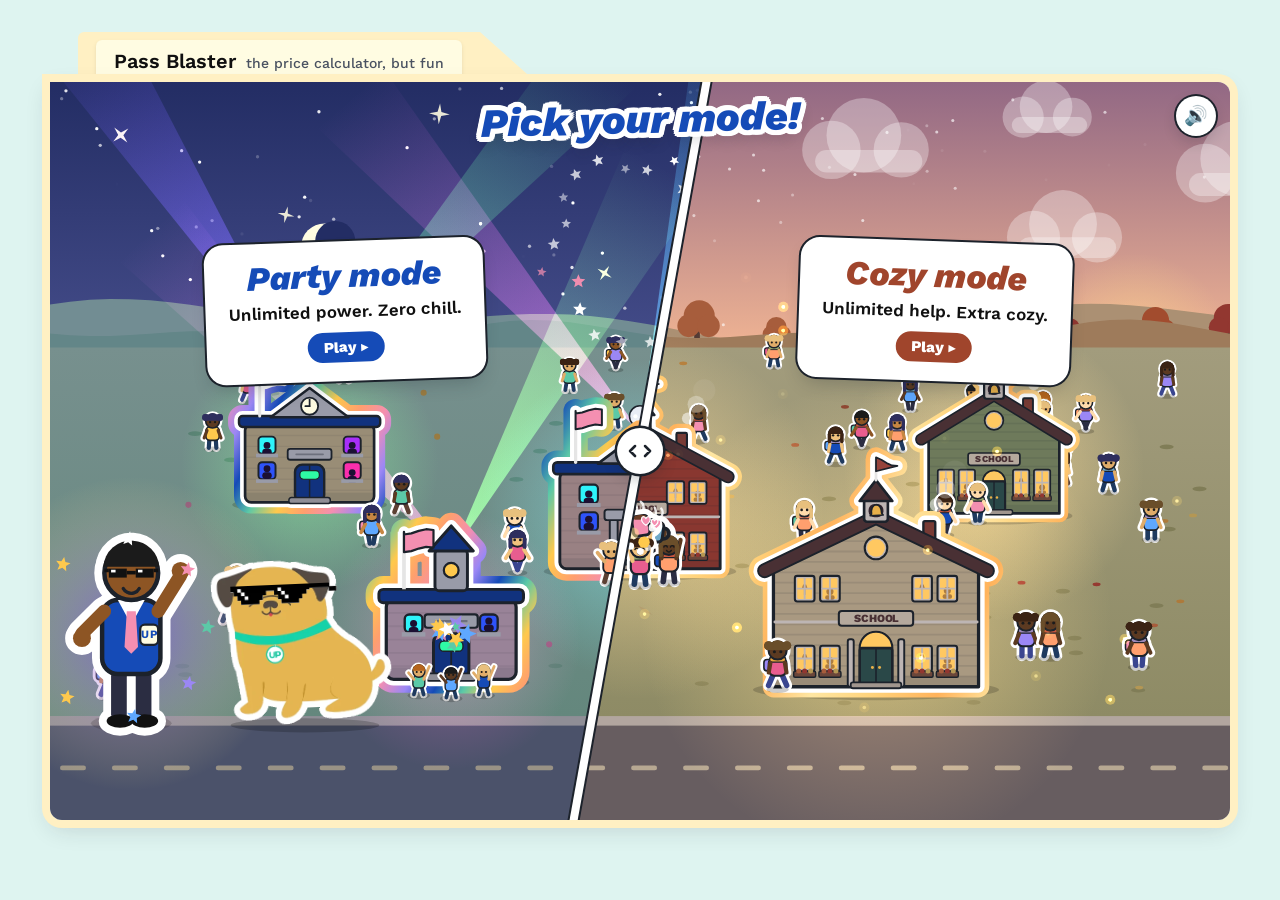
==== docs/index.html @ 2189c102 "Add cozy mode and a party/cozy chooser The game now opens on a chooser: the same town painted both w" ====
<!doctype html>
<html lang="en">
<head>
<meta charset="utf-8">
<meta name="viewport" content="width=device-width, initial-scale=1">
<title>Pass Blaster</title>
<meta name="description" content="Pass Blaster, an arcade-style pricing calculator for UPchieve school partnerships.">
<style>
  body { margin: 0; background: #DEF4F0; color: #1C222B; padding: 32px 16px 40px; font-family: "Work Sans", system-ui, sans-serif; }
</style>
</head>
<body>
<!-- Pass Blaster: UPchieve pricing game. Paste this whole block into a Squarespace Code block. -->
<link rel="stylesheet" href="https://fonts.googleapis.com/css2?family=Work+Sans:ital,wght@0,400;0,500;0,600;0,700;0,800;1,700;1,800&display=swap">
<style>
/* Palette and type follow the upchieve.org/schools page (the .fs-* section styles).
   The sticker look (white die-cut borders, outlined italic type, ink-bordered cards) follows its illustrations. */
.pb{
  --pb-ink:#1C222B;
  --pb-ink-2:#101010;
  --pb-muted:#4A5261;
  --pb-accent:#154BB7;
  --pb-yellow:#FFF0C3;
  --pb-blue:#E3F2FD;
  --pb-label:#FFFCE2;
  --pb-price:#DCEAFB;
  --pb-card:#FFFFFF;
  --pb-go:#1E9E6A;
  --pb-alarm:#C2255C;
  --pb-cozy:#A0452C;
  --pb-line:#C9CDD6;
  --pb-rainbow:linear-gradient(90deg,#154BB7,#5CC9A7,#FFC94D,#FF9F6E,#F48FB1,#9B87F5,#154BB7);
  --pb-shadow:0 1px 1px rgba(28,34,43,.10), 0 2px 5px rgba(28,34,43,.07);
  --pb-lift:0 8px 24px rgba(28,34,43,.16);
  --pb-card-edge:0 0 0 2px var(--pb-ink), 0 6px 14px rgba(28,34,43,.18);
  --pb-halo:
    0 3px 0 #fff, 3px 0 0 #fff, 0 -3px 0 #fff, -3px 0 0 #fff,
    2px 2px 0 #fff, -2px 2px 0 #fff, 2px -2px 0 #fff, -2px -2px 0 #fff,
    3px 2px 0 #fff, -3px 2px 0 #fff, 3px -2px 0 #fff, -3px -2px 0 #fff;
  --pb-halo-big:
    0 5px 0 #fff, 5px 0 0 #fff, 0 -5px 0 #fff, -5px 0 0 #fff,
    4px 4px 0 #fff, -4px 4px 0 #fff, 4px -4px 0 #fff, -4px -4px 0 #fff,
    5px 2px 0 #fff, -5px 2px 0 #fff, 5px -2px 0 #fff, -5px -2px 0 #fff,
    2px 5px 0 #fff, -2px 5px 0 #fff, 2px -5px 0 #fff, -2px -5px 0 #fff,
    0 9px 14px rgba(28,34,43,.22);
  --pb-font:"Work Sans", system-ui, -apple-system, "Segoe UI", sans-serif;
  container-type:inline-size;
  position:relative;
  max-width:1180px;
  margin:0 auto;
  color:var(--pb-ink);
  font-family:var(--pb-font);
  font-size:16px;
  line-height:1.35;
  -webkit-font-smoothing:antialiased;
}
.pb *, .pb *::before, .pb *::after{ box-sizing:border-box; }
.pb [hidden]{ display:none !important; }
.pb p, .pb h3, .pb ul{ margin:0 !important; padding:0; }
.pb ul{ list-style:none; }
.pb h3{ text-transform:none; letter-spacing:normal; }
.pb em{ font-style:italic; color:var(--pb-accent); }
.pb button, .pb select{
  font:inherit;
  color:inherit;
  cursor:pointer;
  border:0;
  border-radius:0;
  background:none;
  box-shadow:none;
  margin:0;
  padding:0;
  min-width:0;
  min-height:0;
  line-height:inherit;
  text-transform:none;
  text-shadow:none;
  letter-spacing:normal;
}
.pb button:focus-visible, .pb select:focus-visible, .pb a:focus-visible, .pb canvas:focus-visible{
  outline:3px solid var(--pb-accent);
  outline-offset:3px;
}

/* Folder tab, same shape as the section tabs on the page */
.pb-tabrow{ display:flex; padding-left:clamp(12px, 3cqi, 28px); }
.pb-tab{
  display:flex;
  padding:8px calc(18px + 56px) 0 18px;
  border-radius:6px 0 0 0;
  background:var(--pb-yellow);
  clip-path:polygon(0 0, calc(100% - 56px) 0, 100% 100%, 0 100%);
}
.pb-tab-label{
  display:flex;
  align-items:baseline;
  gap:10px;
  padding:9px 18px;
  border-radius:6px;
  background:var(--pb-label);
  box-shadow:var(--pb-shadow);
  font-weight:600;
  font-size:clamp(16px, 2.2cqi, 20px);
  line-height:1.2;
  color:var(--pb-ink-2);
  white-space:nowrap;
}
.pb-tab-label small{ font-size:14px; font-weight:500; color:var(--pb-muted); }
@container (max-width: 520px){ .pb-tab-label small{ display:none; } }

.pb-screen{
  position:relative;
  width:100%;
  max-width:100%;
  aspect-ratio:2 / 3;
  border-radius:0 12px 12px 12px;
  overflow:hidden;
  background:var(--pb-blue);
  box-shadow:0 0 0 8px var(--pb-yellow), var(--pb-lift);
  user-select:none;
  -webkit-user-select:none;
  transition:box-shadow .12s;
}
@container (min-width: 600px){ .pb-screen{ aspect-ratio:16 / 10; } }
.pb-screen > canvas{
  position:absolute;
  inset:0;
  width:100%;
  height:100%;
  display:block;
  touch-action:manipulation;
}
/* Unlimited mode: the whole frame glows and pulses on the beat */
.pb.is-unlimited .pb-screen::after{
  content:"";
  position:absolute;
  inset:0;
  z-index:8;
  padding:7px;
  border-radius:inherit;
  background:var(--pb-rainbow);
  background-size:200% 100%;
  -webkit-mask:linear-gradient(#000 0 0) content-box, linear-gradient(#000 0 0);
  -webkit-mask-composite:xor;
  mask:linear-gradient(#000 0 0) content-box, linear-gradient(#000 0 0);
  mask-composite:exclude;
  animation:pb-rainbow 1.2s linear infinite;
  pointer-events:none;
}
.pb.is-unlimited .pb-screen{ box-shadow:0 0 0 8px var(--pb-yellow), 0 0 30px 6px rgba(255,201,77,.45), var(--pb-lift); }
.pb.is-beat .pb-screen{ box-shadow:0 0 0 8px var(--pb-yellow), 0 0 46px 14px rgba(255,201,77,.8), var(--pb-lift); }

/* The one place for instructions and status: outlined sticker type, no box */
.pb-status{
  position:absolute;
  z-index:3;
  top:12px;
  left:10px;
  right:56px;
  display:grid;
  justify-items:center;
  gap:4px;
  text-align:center;
  pointer-events:none;
}
@container (min-width: 600px){
  .pb-status{ top:16px; left:50%; right:auto; width:min(760px, calc(100% - 2 * clamp(60px, 19cqi, 240px))); transform:translateX(-50%); }
}
.pb-status-main{
  font-size:clamp(24px, 3.5cqi, 40px);
  font-weight:800;
  font-style:italic;
  line-height:1.08;
  color:var(--pb-accent);
  text-shadow:var(--pb-halo-big);
  text-wrap:balance;
  transform:rotate(-1.5deg);
}
.pb-status-sub{
  max-width:34em;
  font-size:clamp(16px, 2cqi, 21px);
  font-weight:600;
  line-height:1.3;
  color:var(--pb-ink-2);
  text-shadow:var(--pb-halo);
  text-wrap:balance;
}
.pb-status-sub:empty{ display:none; }
.pb-status.is-alarm .pb-status-main{ color:var(--pb-alarm); }
.pb-status.is-new .pb-status-main{ animation:pb-slap .45s cubic-bezier(.2,1.5,.4,1) both; }
.pb-status.is-new .pb-status-sub{ animation:pb-rise .35s ease-out .08s both; }
.pb-status b{ font-weight:800; color:var(--pb-go); font-variant-numeric:tabular-nums; }

/* Meters: white cards with an ink edge, like the "avg school" label on the page */
.pb-meter{
  display:flex;
  align-items:center;
  gap:8px;
  padding:6px 12px;
  border-radius:10px;
  background:var(--pb-card);
  box-shadow:var(--pb-card-edge);
  white-space:nowrap;
}
.pb-meter-label{ font-size:16px; font-weight:800; font-style:italic; line-height:1; color:var(--pb-accent); }
.pb-bar{ position:relative; width:clamp(80px, 13cqi, 150px); height:14px; border-radius:99px; background:var(--pb-price); overflow:hidden; }
.pb-fill{ position:absolute; inset:0 auto 0 0; width:0; border-radius:99px; background:#FFC94D; }
.pb-meter-num{ min-width:2ch; font-size:17px; font-weight:800; line-height:1; color:var(--pb-ink-2); font-variant-numeric:tabular-nums; text-align:center; }
.pb-meter-num.is-bump{ animation:pb-bump .45s ease-out; }

.pb-dreams{
  position:absolute;
  z-index:4;
  right:12px;
  top:70px;
  bottom:124px;
  flex-direction:column;
  justify-content:flex-start;
  width:66px;
  padding:10px 6px;
  gap:8px;
  animation:pb-pop .35s ease-out;
}
@container (max-width: 599px){ .pb-dreams{ top:104px; bottom:96px; width:54px; } }
.pb.is-unlimited .pb-dreams, .pb.is-crisis .pb-dreams{ bottom:90px; }
.pb-vbar{ position:relative; flex:1; width:20px; border-radius:99px; background:var(--pb-price); overflow:hidden; }
.pb-vfill{ position:absolute; left:0; right:0; bottom:0; height:78%; border-radius:99px; background:var(--pb-accent); }
.pb-dreams .pb-meter-label{ font-size:15px; }
.pb-dreams .pb-meter-num{ font-size:18px; }
.pb.is-crisis .pb-vfill{ background:var(--pb-alarm); }
.pb.is-crisis .pb-dreams{ animation:pb-shiver .22s linear infinite; }
.pb.is-unlimited .pb-vfill{ background:linear-gradient(0deg,#154BB7,#5CC9A7,#FFC94D,#FF9F6E,#F48FB1,#9B87F5,#154BB7); background-size:100% 200%; animation:pb-rainbow-v 1.4s linear infinite; }

/* Power meter, under the admin in the bottom-left corner */
.pb-power{
  position:absolute;
  z-index:5;
  left:10px;
  bottom:10px;
  transform-origin:left center;
  transition:transform .5s cubic-bezier(.3,1.4,.5,1);
}
.pb-power.is-shake{ animation:pb-shake .4s linear; }
.pb-power.is-charging{
  z-index:9;
  transform:translate(var(--pb-dx, 0px), var(--pb-dy, 0px)) scale(2.2);
  box-shadow:var(--pb-card-edge), 0 0 34px 8px rgba(255,201,77,.85);
}
.pb-power.is-charging .pb-fill{ background:linear-gradient(90deg,#FFC94D,#FFF1B3,#FFC94D); background-size:200% 100%; animation:pb-rainbow .4s linear infinite; }
.pb.is-unlimited .pb-power .pb-fill{ width:100% !important; background:var(--pb-rainbow); background-size:200% 100%; animation:pb-rainbow 1s linear infinite; }
.pb.is-unlimited .pb-power .pb-meter-num{ font-size:26px; color:var(--pb-accent); }

.pb-corner{
  position:absolute;
  z-index:6;
  top:10px;
  right:10px;
  display:flex;
  flex-direction:column;
  align-items:flex-end;
  gap:6px;
}
@container (min-width: 600px){ .pb-corner{ top:14px; right:14px; flex-direction:row; align-items:center; } }
.pb-clock{
  padding:6px 10px;
  border-radius:10px;
  background:var(--pb-card);
  box-shadow:var(--pb-card-edge);
  font-size:15px;
  font-weight:700;
  white-space:nowrap;
  font-variant-numeric:tabular-nums;
  pointer-events:none;
}
.pb .pb-icon{
  width:40px;
  height:40px;
  border-radius:50%;
  background:var(--pb-card);
  box-shadow:var(--pb-card-edge);
  font-size:19px;
  line-height:40px;
  text-align:center;
  color:var(--pb-ink-2);
}
.pb .pb-icon:hover{ background:var(--pb-blue); }

/* The power-up: UPdog hugging the star, dropped off by the rocket. Price shows on hover. */
.pb-pu{ position:absolute; z-index:6; left:0; top:0; width:0; height:0; }
.pb .pb-orb{
  position:absolute;
  left:0;
  bottom:0;
  width:var(--pb-orb-w, 170px);
  transform:translateX(-50%);
  animation:pb-orb-bob 1.4s ease-in-out infinite;
}
.pb-orb-img{ position:relative; display:block; width:100%; height:auto; filter:drop-shadow(0 6px 10px rgba(28,34,43,.25)); }
.pb .pb-orb:hover .pb-orb-img{ filter:drop-shadow(0 0 14px rgba(255,201,77,1)) drop-shadow(0 6px 10px rgba(28,34,43,.25)); }
.pb-orb-rays{
  position:absolute;
  left:50%;
  top:50%;
  width:160%;
  aspect-ratio:1;
  transform:translate(-50%, -50%);
  border-radius:50%;
  background:repeating-conic-gradient(from 0deg, rgba(255,214,107,.8) 0 10deg, rgba(255,214,107,0) 10deg 30deg);
  -webkit-mask:radial-gradient(circle, #000 28%, transparent 68%);
  mask:radial-gradient(circle, #000 28%, transparent 68%);
  animation:pb-rays 4s linear infinite;
}
.pb-orb-cta{
  position:absolute;
  left:50%;
  bottom:calc(100% + 2px);
  transform:translateX(-50%) rotate(-4deg);
  font-size:clamp(22px, 3cqi, 32px);
  font-weight:800;
  font-style:italic;
  line-height:1;
  white-space:nowrap;
  color:var(--pb-accent);
  text-shadow:var(--pb-halo-big);
  animation:pb-cta 0.9s ease-in-out infinite;
}
.pb-pu.is-arrive .pb-orb{ animation:pb-orb-in .55s cubic-bezier(.2,1.6,.4,1) both, pb-orb-bob 1.4s ease-in-out .55s infinite; }
.pb-pu.is-wiggle .pb-orb{ animation:pb-wiggle .6s ease-in-out, pb-orb-bob 1.4s ease-in-out .6s infinite; }
.pb-pu.is-badge .pb-orb{ animation:none; }
.pb-pu.is-badge .pb-orb-img, .pb-pu.is-badge .pb-orb-rays, .pb-pu.is-badge .pb-orb-cta{ visibility:hidden; }

.pb-tip{
  position:absolute;
  left:calc(var(--pb-orb-w, 170px) / 2 + 10px);
  bottom:24px;
  display:grid;
  gap:4px;
  width:240px;
  padding:12px 14px;
  border-radius:12px;
  background:var(--pb-card);
  box-shadow:var(--pb-card-edge);
  opacity:0;
  visibility:hidden;
  transform:translateY(6px) rotate(1.5deg);
  transition:opacity .15s, transform .15s, visibility 0s .15s;
}
.pb-pu:hover .pb-tip, .pb-pu:focus-within .pb-tip{ opacity:1; visibility:visible; transform:rotate(1.5deg); transition:opacity .15s, transform .15s; }
.pb-tip-name{ font-size:13px; font-weight:700; letter-spacing:.06em; text-transform:uppercase; color:var(--pb-accent); }
.pb-tip-desc{ font-size:15px; font-weight:500; line-height:1.3; }
.pb-tip-price{ padding:6px 10px; border-radius:8px; background:var(--pb-price); font-size:24px; font-weight:700; line-height:1.2; color:var(--pb-ink-2); font-variant-numeric:tabular-nums; }
.pb-tip-price small{ font-size:15px; font-weight:600; }
.pb .pb-textbtn{ justify-self:start; font-weight:600; font-size:15px; color:var(--pb-accent); text-decoration:underline; text-underline-offset:3px; }
@media (hover: none){
  .pb-pu.is-arrive .pb-tip{ opacity:1; visibility:visible; transform:rotate(1.5deg); width:auto; padding:6px 10px; }
  .pb-pu.is-arrive .pb-tip-desc, .pb-pu.is-arrive .pb-tip-name{ display:none; }
  .pb-pu.is-arrive .pb-tip-price{ font-size:17px; padding:2px 8px; }
}

/* Done: a round green sticker in the corner that becomes the countdown */
.pb .pb-done{
  position:absolute;
  z-index:5;
  right:18px;
  bottom:18px;
  width:clamp(78px, 10cqi, 98px);
  aspect-ratio:1;
  border-radius:50%;
  background:var(--pb-go);
  color:#fff;
  box-shadow:0 0 0 5px #fff, 0 0 0 7px var(--pb-ink), 0 10px 18px rgba(28,34,43,.25);
  animation:pb-pop .35s ease-out;
}
.pb .pb-done:hover{ filter:brightness(1.08); }
.pb .pb-done:active{ transform:scale(.96); }
.pb-done-face{ display:grid; place-items:center; line-height:1; }
.pb-done-face b{ font-size:clamp(28px, 4cqi, 36px); font-weight:800; }
.pb-done-face small{ font-size:15px; font-weight:800; font-style:italic; margin-top:2px; }
.pb-done-ring{ position:absolute; inset:-14px; width:calc(100% + 28px); height:calc(100% + 28px); transform:rotate(-90deg); pointer-events:none; }
.pb-done-ring circle{ fill:none; stroke:#FFC94D; stroke-width:6; stroke-linecap:round; stroke-dasharray:289; stroke-dashoffset:289; }
.pb .pb-done.is-counting{ animation:pb-throb .5s ease-in-out infinite; box-shadow:0 0 0 5px #fff, 0 0 0 7px var(--pb-ink), 0 0 34px 12px rgba(30,158,106,.55); }
.pb-done.is-counting .pb-done-face b{ font-size:clamp(40px, 6cqi, 52px); }

/* Size picker: a sticker card of chips, anchored to the school */
.pb-pop{
  position:absolute;
  z-index:7;
  width:max-content;
  max-width:min(420px, calc(100% - 16px));
  padding:10px 12px 14px;
  border-radius:12px;
  background:var(--pb-card);
  box-shadow:var(--pb-card-edge);
  transform:rotate(-1deg);
  animation:pb-pop-plain .16s ease-out;
}
.pb-pop-head{ display:flex; align-items:flex-start; justify-content:space-between; gap:8px; margin-bottom:8px; }
.pb-pop-title{ font-size:16px; font-weight:600; line-height:1.3; color:var(--pb-ink-2); }
.pb-pop-title b{ font-weight:800; font-style:italic; color:var(--pb-accent); }
.pb .pb-pop-del{ flex:none; width:26px; height:26px; margin:-3px -4px 0 0; border-radius:50%; font-size:20px; line-height:26px; color:var(--pb-alarm); }
.pb .pb-pop-del:hover{ background:#FDE7EE; }
.pb-chips{ display:flex; flex-wrap:wrap; gap:6px; }
.pb .pb-chip{
  padding:6px 12px;
  border-radius:999px;
  background:var(--pb-card);
  box-shadow:inset 0 0 0 2px var(--pb-ink);
  font-size:15px;
  font-weight:700;
  line-height:1.2;
  white-space:nowrap;
  color:var(--pb-ink-2);
}
.pb .pb-chip:hover{ background:var(--pb-blue); }
.pb .pb-chip.is-on{ background:var(--pb-accent); color:#fff; box-shadow:inset 0 0 0 2px var(--pb-accent); }
.pb .pb-pop-copy{ margin-top:8px; font-size:13px; font-weight:600; color:var(--pb-accent); text-decoration:underline; text-underline-offset:3px; }
.pb-pop-timer{ position:absolute; left:12px; right:12px; bottom:6px; height:3px; border-radius:99px; background:var(--pb-accent); transform-origin:left center; opacity:.5; }
.pb-pop-tail{ position:absolute; width:14px; height:14px; background:var(--pb-card); box-shadow:2px 2px 0 0 var(--pb-ink); transform:rotate(45deg); bottom:-7px; left:50%; margin-left:-7px; }
.pb-pop.is-below .pb-pop-tail{ bottom:auto; top:-7px; box-shadow:-2px -2px 0 0 var(--pb-ink); }
@container (max-width: 599px){
  .pb .pb-chip{ padding:5px 10px; font-size:14px; }
  .pb-pop-title{ font-size:14px; }
}

/* Invoice */
.pb-invoice{
  position:absolute;
  inset:0;
  z-index:10;
  display:flex;
  align-items:center;
  justify-content:center;
  padding:12px;
  background:rgba(28,34,43,.35);
}
.pb-invoice-card{
  display:grid;
  gap:12px;
  width:100%;
  max-width:500px;
  max-height:100%;
  overflow:auto;
  padding:20px;
  border-radius:12px;
  background:var(--pb-card);
  box-shadow:var(--pb-card-edge);
}
.pb-invoice-head{ display:flex; justify-content:space-between; align-items:center; gap:8px; }
.pb-invoice-head h3{ font-size:22px; font-weight:800; font-style:italic; line-height:1.2; color:var(--pb-accent); }
.pb .pb-x{ width:40px; height:40px; border-radius:50%; font-size:26px; line-height:40px; text-align:center; }
.pb .pb-x:hover{ background:var(--pb-blue); }
.pb-lines{ display:grid; gap:6px; }
.pb-line{
  display:grid;
  grid-template-columns:minmax(0,1fr) auto auto 32px;
  align-items:center;
  gap:8px;
  padding:8px 10px;
  border:1px solid #E6E8EE;
  border-radius:8px;
  font-size:16px;
}
.pb-line-name{ font-weight:600; overflow:hidden; text-overflow:ellipsis; white-space:nowrap; }
.pb .pb-line select{ padding:5px 6px; border:1px solid var(--pb-line); border-radius:6px; background:#FCFCFD; font-size:15px; max-width:170px; }
.pb-line-price{ font-weight:700; font-variant-numeric:tabular-nums; text-align:right; }
.pb .pb-line .pb-x{ width:32px; height:32px; font-size:22px; line-height:32px; color:var(--pb-alarm); }
@container (max-width: 480px){
  .pb-line{ grid-template-columns:minmax(0,1fr) auto 32px; }
  .pb .pb-line select{ grid-column:1 / -1; grid-row:2; max-width:none; }
}
.pb .pb-addline{ justify-self:start; font-weight:600; font-size:16px; text-decoration:underline; text-underline-offset:3px; color:var(--pb-accent); }
.pb-price-box{ display:flex; justify-content:space-between; align-items:baseline; gap:10px; padding:10px 12px; border-radius:8px; background:var(--pb-price); }
.pb-price-box > span{ font-size:16px; font-weight:600; }
.pb-price-box strong{ font-size:30px; font-weight:700; line-height:1.15; color:var(--pb-ink-2); font-variant-numeric:tabular-nums; }
.pb-includes{ display:grid; grid-template-columns:repeat(2, minmax(0,1fr)); gap:4px 12px; }
.pb-includes li{ display:flex; gap:8px; font-size:16px; font-weight:500; }
.pb-includes li::before{ content:"\2714"; flex:none; }
.pb-inv-note{ font-size:15px; font-style:italic; }
.pb-fine{ font-size:15px; }
.pb-fine a{ color:var(--pb-accent) !important; font-weight:500; }

/* Mode chooser: two halves of one frame, split by a slanted die-cut divider */
.pb-choose{ position:absolute; inset:0; z-index:2; }
.pb .pb-pick{ position:absolute; inset:0; display:block; width:100%; height:100%; }
.pb .pb-pick:focus-visible{ outline:none; }
.pb-pick-label{
  position:absolute;
  top:31%;
  left:25%;
  display:grid;
  justify-items:center;
  gap:6px;
  width:max-content;
  max-width:min(280px, 42cqi);
  padding:12px 18px 14px;
  border-radius:14px;
  background:var(--pb-card);
  box-shadow:0 0 0 5px #fff, 0 0 0 7px var(--pb-ink), 0 10px 18px rgba(28,34,43,.25);
  text-align:center;
  transform:translate(-50%, -50%);
  transition:opacity .2s, box-shadow .15s;
  pointer-events:none;
}
.pb-pick-label b{ font-size:clamp(22px, 3.4cqi, 34px); font-weight:800; font-style:italic; line-height:1.05; color:var(--pb-accent); }
.pb-pick-label small{ font-size:clamp(14px, 1.7cqi, 17px); font-weight:600; line-height:1.3; color:var(--pb-ink-2); text-wrap:balance; }
.pb-pick-label i{ margin-top:4px; padding:6px 16px; border-radius:99px; background:var(--pb-accent); color:#fff; font-size:15px; font-weight:800; font-style:normal; line-height:1.2; }
@container (max-width: 599px){
  .pb-pick-label{ gap:4px; max-width:40cqi; padding:9px 10px 11px; }
  .pb-pick-label b{ font-size:20px; }
  .pb-pick-label small{ font-size:13px; }
  .pb-pick-label i{ padding:4px 12px; font-size:14px; }
}
.pb-pick-cozy .pb-pick-label b{ color:var(--pb-cozy); }
.pb-pick-cozy .pb-pick-label i{ background:var(--pb-cozy); }
.pb-pick:focus-visible .pb-pick-label{ box-shadow:0 0 0 5px #fff, 0 0 0 7px var(--pb-ink), 0 0 0 11px var(--pb-accent); }
.pb-choose.is-picked .pb-pick{ pointer-events:none; }
.pb-choose.is-picked .pb-pick-label{ opacity:0; }
.pb-split{
  position:absolute;
  left:0;
  top:-20%;
  width:8px;
  height:140%;
  margin-left:-4px;
  background:#fff;
  box-shadow:0 0 0 2px var(--pb-ink);
  pointer-events:none;
}
.pb-split-knob{
  position:absolute;
  left:50%;
  top:50%;
  display:grid;
  place-items:center;
  width:46px;
  height:46px;
  border-radius:50%;
  background:#fff;
  box-shadow:0 0 0 2.5px var(--pb-ink), 0 6px 14px rgba(28,34,43,.25);
  color:var(--pb-ink);
  transform:translate(-50%, -50%) rotate(calc(-1 * var(--pb-tilt, 0rad)));
}
.pb-choose.is-picked .pb-split-knob{ opacity:0; transition:opacity .2s; }

/* Cozy mode: warm brick type, a slow gold glow instead of the racing rainbow, and no shivering */
.pb.is-cozy .pb-status-main, .pb.is-cozy .pb-meter-label, .pb.is-cozy .pb-orb-cta{ color:var(--pb-cozy); }
.pb.is-cozy .pb-status.is-alarm .pb-status-main{ color:#5E5A86; }
.pb.is-cozy.is-crisis .pb-dreams{ animation:none; }
.pb.is-cozy.is-crisis .pb-vfill{ background:#8C95A4; }
.pb.is-cozy.is-unlimited .pb-screen::after{ background:linear-gradient(90deg,#FFD27A,#FFB35C,#F2CC60,#FFE7A3,#FFD27A); background-size:200% 100%; animation-duration:6s; }
.pb.is-cozy.is-unlimited .pb-screen{ box-shadow:0 0 0 8px var(--pb-yellow), 0 0 26px 4px rgba(255,190,110,.4), var(--pb-lift); }
.pb.is-cozy.is-beat .pb-screen{ box-shadow:0 0 0 8px var(--pb-yellow), 0 0 34px 9px rgba(255,190,110,.6), var(--pb-lift); }
.pb.is-cozy.is-unlimited .pb-vfill{ background:linear-gradient(0deg,#C2452D,#E07A3F,#F2CC60,#FFE7A3,#C2452D); background-size:100% 200%; animation-duration:5s; }
.pb.is-cozy .pb-power.is-charging{ box-shadow:var(--pb-card-edge), 0 0 34px 8px rgba(255,190,110,.85); }
.pb.is-cozy.is-unlimited .pb-power .pb-fill{ background:linear-gradient(90deg,#E07A3F,#F2CC60,#FFE7A3,#F2CC60,#E07A3F); background-size:200% 100%; animation-duration:4s; }
.pb.is-cozy.is-unlimited .pb-power .pb-meter-num{ color:var(--pb-cozy); }
.pb.is-cozy .pb-orb-rays{ background:repeating-conic-gradient(from 0deg, rgba(255,200,120,.7) 0 12deg, rgba(255,200,120,0) 12deg 30deg); animation-duration:10s; }

.pb-inf{ font-family:system-ui, -apple-system, "Segoe UI", sans-serif; font-weight:700; }
.pb-sr{ position:absolute !important; width:1px; height:1px; overflow:hidden; clip:rect(0 0 0 0); white-space:nowrap; }

@keyframes pb-slap{ 0%{ transform:scale(1.4) rotate(-7deg); opacity:0; } 60%{ opacity:1; } 100%{ transform:scale(1) rotate(-1.5deg); opacity:1; } }
@keyframes pb-rise{ 0%{ transform:translateY(8px); opacity:0; } 100%{ transform:none; opacity:1; } }
@keyframes pb-pop{ 0%{ transform:scale(.8); opacity:0; } 70%{ transform:scale(1.04); opacity:1; } 100%{ transform:scale(1); } }
@keyframes pb-pop-plain{ 0%{ transform:scale(.9) rotate(-1deg); opacity:0; } 100%{ transform:rotate(-1deg); opacity:1; } }
@keyframes pb-bump{ 0%{ transform:scale(1.8); } 100%{ transform:scale(1); } }
@keyframes pb-orb-in{ 0%{ transform:translateX(-50%) scale(0) rotate(-30deg); } 100%{ transform:translateX(-50%) scale(1); } }
@keyframes pb-orb-bob{ 0%, 100%{ transform:translateX(-50%); } 50%{ transform:translate(-50%, -10px); } }
@keyframes pb-wiggle{ 20%{ transform:translateX(-50%) rotate(-10deg) scale(1.08); } 40%{ transform:translateX(-50%) rotate(10deg) scale(1.08); } 60%{ transform:translateX(-50%) rotate(-5deg); } 80%{ transform:translateX(-50%) rotate(3deg); } 100%{ transform:translateX(-50%); } }
@keyframes pb-cta{ 0%, 100%{ transform:translateX(-50%) rotate(-4deg) scale(1); } 50%{ transform:translateX(-50%) rotate(-4deg) scale(1.1); } }
@keyframes pb-rays{ to{ transform:translate(-50%, -50%) rotate(360deg); } }
@keyframes pb-throb{ 50%{ transform:scale(1.08); } }
@keyframes pb-rainbow{ to{ background-position:200% 0; } }
@keyframes pb-rainbow-v{ to{ background-position:0 200%; } }
@keyframes pb-shiver{ 25%{ transform:translateX(-2px); } 75%{ transform:translateX(2px); } }
@keyframes pb-shake{ 20%{ transform:translateX(-6px); } 40%{ transform:translateX(6px); } 60%{ transform:translateX(-4px); } 80%{ transform:translateX(3px); } }
@media (prefers-reduced-motion: reduce){
  .pb *, .pb *::before, .pb *::after{ animation-duration:.01ms !important; animation-iteration-count:1 !important; transition:none !important; }
}
</style>
<div class="pb" id="pb-root">
  <div class="pb-tabrow">
    <span class="pb-tab"><span class="pb-tab-label">Pass Blaster <small id="pb-tab-sub">the price calculator, but fun</small></span></span>
  </div>
  <div class="pb-screen" id="pb-screen">
    <canvas id="pb-canvas" tabindex="0" role="img" aria-label="A school district map. Click the map to add a school."></canvas>

    <div class="pb-choose" id="pb-choose" hidden>
      <button class="pb-pick pb-pick-party" id="pb-pick-party" type="button" aria-label="Play party mode: unlimited power, zero chill">
        <span class="pb-pick-label" id="pb-pick-party-label"><b>Party mode</b><small>Unlimited power. Zero chill.</small><i>Play &#9656;</i></span>
      </button>
      <button class="pb-pick pb-pick-cozy" id="pb-pick-cozy" type="button" aria-label="Play cozy mode: unlimited help, extra cozy">
        <span class="pb-pick-label" id="pb-pick-cozy-label"><b>Cozy mode</b><small>Unlimited help. Extra cozy.</small><i>Play &#9656;</i></span>
      </button>
      <span class="pb-split" id="pb-split" aria-hidden="true"><span class="pb-split-knob"><svg viewBox="0 0 26 14" width="26" height="14"><path d="M8 2 3 7l5 5M18 2l5 5-5 5" fill="none" stroke="currentColor" stroke-width="2.6" stroke-linecap="round" stroke-linejoin="round"/></svg></span></span>
    </div>

    <div class="pb-status" id="pb-status" aria-hidden="true">
      <p class="pb-status-main" id="pb-status-main"></p>
      <p class="pb-status-sub" id="pb-status-sub"></p>
    </div>

    <div class="pb-meter pb-dreams" id="pb-dreams" hidden>
      <span class="pb-meter-num" id="pb-dreams-mult">&times;1</span>
      <span class="pb-vbar"><span class="pb-vfill" id="pb-dreams-fill"></span></span>
      <span class="pb-meter-label">Dreams</span>
    </div>

    <div class="pb-corner">
      <span class="pb-clock" id="pb-clock" hidden></span>
      <button class="pb-icon" id="pb-again" type="button" aria-label="Play again" hidden>&#8635;</button>
      <button class="pb-icon" id="pb-mute" type="button" aria-label="Mute sound" aria-pressed="false">&#128266;</button>
    </div>

    <div class="pb-meter pb-power" id="pb-power">
      <span class="pb-meter-label" id="pb-power-label">Power</span>
      <span class="pb-bar"><span class="pb-fill" id="pb-power-fill"></span></span>
      <span class="pb-meter-num" id="pb-power-num">0</span>
    </div>

    <div class="pb-pu" id="pb-pu" hidden>
      <button class="pb-orb" id="pb-orb" type="button" aria-describedby="pb-tip" aria-label="UPchieve power-up from UPdog. Click to power up.">
        <span class="pb-orb-rays" aria-hidden="true"></span>
        <img class="pb-orb-img" id="pb-orb-img" alt="">
        <span class="pb-orb-cta" aria-hidden="true">Power up!</span>
      </button>
      <div class="pb-tip" id="pb-tip" role="tooltip">
        <p class="pb-tip-name">UPchieve power-up</p>
        <p class="pb-tip-desc">Unlimited tutoring for every student in every school</p>
        <p class="pb-tip-price"><span id="pb-tip-price">$0</span><small>/year</small></p>
        <button class="pb-textbtn" id="pb-tip-invoice" type="button">See the invoice</button>
      </div>
    </div>

    <button class="pb-done" id="pb-done" type="button" hidden aria-label="Done adding schools">
      <svg class="pb-done-ring" viewBox="0 0 100 100" aria-hidden="true"><circle cx="50" cy="50" r="46" id="pb-done-ring"/></svg>
      <span class="pb-done-face" id="pb-done-face"><b>&#10003;</b><small>Done</small></span>
    </button>

    <div class="pb-pop" id="pb-pop" hidden role="dialog" aria-labelledby="pb-pop-title">
      <div class="pb-pop-head">
        <p class="pb-pop-title" id="pb-pop-title">How many students at <b id="pb-pop-name"></b>?</p>
        <button class="pb-pop-del" id="pb-pop-del" type="button" aria-label="Remove this school">&times;</button>
      </div>
      <div class="pb-chips" id="pb-chips"></div>
      <button class="pb-pop-copy" id="pb-pop-copy" type="button">+5 more like this</button>
      <span class="pb-pop-timer" id="pb-pop-timer"></span>
      <span class="pb-pop-tail" id="pb-pop-tail"></span>
    </div>

    <div class="pb-invoice" id="pb-invoice" hidden role="dialog" aria-modal="true" aria-labelledby="pb-inv-title">
      <div class="pb-invoice-card">
        <div class="pb-invoice-head">
          <h3 id="pb-inv-title">Your invoice</h3>
          <button class="pb-x" id="pb-inv-close" type="button" aria-label="Close invoice">&times;</button>
        </div>
        <div class="pb-lines" id="pb-lines"></div>
        <button class="pb-addline" id="pb-inv-add" type="button">+ Add a school</button>
        <div class="pb-price-box"><span>Yearly price</span><strong id="pb-inv-total">$0</strong></div>
        <p class="pb-inv-note">Priced per building, not per student. Unlimited hours, $0 overage fees.</p>
        <ul class="pb-includes" aria-label="Includes">
          <li>all students</li>
          <li>unlimited hours</li>
          <li>in-person student presentation</li>
          <li>teacher PD</li>
          <li>and more!</li>
        </ul>
        <p class="pb-fine">Can&rsquo;t afford us? Email <a href="mailto:partnerships@upchieve.org">partnerships@upchieve.org</a> to join our sponsorship waitlist.</p>
      </div>
    </div>
  </div>
  <div class="pb-sr" id="pb-live" aria-live="polite"></div>
</div>
<script>
(function () {
"use strict";
var ART = {"dog": "[data-uri]", "glasses": "[data-uri]", "rocket": "[data-uri]", "star": "[data-uri]"};
var ART_META = {"rocket": [520, 420], "star": [431, 443], "dog": [383, 354], "glasses": [230, 41], "glassesAt": [42, 52]};
var root = document.querySelector('.pb:not([data-pb-ready])');
if (!root) return;
root.setAttribute('data-pb-ready', '1');
function $(id) { return root.querySelector('#' + id); }

// Keep in sync with the tiers in the old price calculator on /schools.
var TIERS = [
  { upTo: 500, price: 5000 },
  { upTo: 1500, price: 10000 },
  { upTo: 2000, price: 15000 },
  { upTo: 2500, price: 20000 },
  { upTo: Infinity, price: 25000 }
];
// The size picker offers one choice per tier. `size` is a stand-in head count for each range.
var SIZES = [
  { label: 'Up to 500', size: 400 },
  { label: '501 \u2013 1,500', size: 1000 },
  { label: '1,501 \u2013 2,000', size: 1750 },
  { label: '2,001 \u2013 2,500', size: 2250 },
  { label: '2,500+', size: 3000 }
];
var DEFAULT_TIER = 1;
function tierOf(n) {
  for (var i = 0; i < TIERS.length; i++) if (n <= TIERS[i].upTo) return i;
  return TIERS.length - 1;
}
function priceFor(n) { return TIERS[tierOf(n)].price; }
function money(n) { return '$' + Math.round(n).toLocaleString('en-US'); }
function num(n) { return Math.round(n).toLocaleString('en-US'); }

var NAMES = [
  'Lincoln High', 'Maple Middle', 'Roosevelt Academy', 'Riverside High',
  'Oak Hill Middle', 'Washington Prep', 'Central High', 'Sunnyvale Middle',
  'Hillcrest High', 'Pine Ridge Academy', 'Northgate High', 'Cedar Grove Middle',
  'Harbor View High', 'Brookside Academy', 'Mesa Verde High', 'Southside Middle',
  'Westfield High', 'Lakeview Middle', 'Jefferson Prep', 'Kennedy High'
];

var SKIN = ['#8D5524', '#C68642', '#E0AC69', '#F1C27D', '#FFDBAC', '#5C3A21'];
var HAIR = ['#1B1B1B', '#3B2314', '#6A4E2A', '#B5651D', '#E8C07D', '#2E2E5E'];
var SHIRT = ['#154BB7', '#F48FB1', '#FFC94D', '#5CC9A7', '#9B87F5', '#FF9F6E', '#5FA8FF', '#E85D8F'];
var PANTS = ['#2B2D42', '#3A4690', '#5C4033', '#1F3A5F'];
var CARS = ['#154BB7', '#F48FB1', '#5CC9A7', '#9B87F5', '#FF9F6E', '#FFC94D', '#8A93A6'];
var WALLS = ['#FFE7A8', '#FFD3BF', '#E2D6FB', '#FFD6E4', '#CFE6FB'];
var POP = ['#FFC94D', '#FFFFFF', '#F48FB1', '#5CC9A7', '#9B87F5', '#5FA8FF'];
var OUTLINE = '#1C222B';

// Which version is on: 'party' (the original) or 'cozy'. The chooser sets it.
var MODE = 'party';

function pick(a) { return a[(Math.random() * a.length) | 0]; }
function rand(a, b) { return a + Math.random() * (b - a); }
function clamp(v, a, b) { return v < a ? a : v > b ? b : v; }
function lerp(a, b, t) { return a + (b - a) * t; }

// Audio: synthesized blips and a small chiptune loop, so nothing is downloaded.
var AC = null, muted = false, noiseBuf = null;
function audio() {
  if (muted) return null;
  if (!AC) {
    try { AC = new (window.AudioContext || window.webkitAudioContext)(); } catch (e) { return null; }
  }
  if (AC.state === 'suspended') AC.resume();
  return AC;
}
function note(freq, dur, type, vol, at, slideTo) {
  var a = audio();
  if (!a) return;
  var t0 = Math.max(at, a.currentTime);
  var o = a.createOscillator(), v = a.createGain();
  o.type = type || 'square';
  o.frequency.setValueAtTime(freq, t0);
  if (slideTo) o.frequency.exponentialRampToValueAtTime(slideTo, t0 + dur);
  v.gain.setValueAtTime(vol, t0);
  v.gain.exponentialRampToValueAtTime(0.0001, t0 + dur);
  o.connect(v); v.connect(a.destination);
  o.start(t0); o.stop(t0 + dur + 0.02);
}
function tone(freq, dur, type, vol, delay, slideTo) {
  var a = audio();
  if (a) note(freq, dur, type, vol, a.currentTime + (delay || 0), slideTo);
}
function noiseHit(at, vol, type, freq, dur) {
  var a = audio();
  if (!a) return;
  if (!noiseBuf) {
    noiseBuf = a.createBuffer(1, a.sampleRate * 0.3, a.sampleRate);
    var d = noiseBuf.getChannelData(0);
    for (var i = 0; i < d.length; i++) d[i] = Math.random() * 2 - 1;
  }
  var t0 = Math.max(at, a.currentTime);
  var src = a.createBufferSource(), f = a.createBiquadFilter(), v = a.createGain();
  src.buffer = noiseBuf;
  f.type = type; f.frequency.value = freq;
  v.gain.setValueAtTime(vol, t0);
  v.gain.exponentialRampToValueAtTime(0.0001, t0 + dur);
  src.connect(f); f.connect(v); v.connect(a.destination);
  src.start(t0); src.stop(t0 + dur + 0.02);
}
function hat(at, vol) { noiseHit(at, vol, 'highpass', 7000, 0.05); }
var lastPop = 0;
var SFX_PARTY = {
  stamp: function () { tone(190, 0.16, 'triangle', 0.16, 0, 60); tone(900, 0.05, 'square', 0.02, 0, 300); },
  pop: function () {
    var now = performance.now();
    if (now - lastPop < 80) return;
    lastPop = now;
    tone(rand(700, 900), 0.05, 'sine', 0.035, 0, 1400);
  },
  chip: function (i) { tone(440 + i * 110, 0.08, 'square', 0.03); },
  tick: function (n) { tone(n <= 1 ? 1175 : 880, 0.09, 'square', 0.04); },
  go: function () { [523, 659, 784, 1047].forEach(function (f, i) { tone(f, 0.12, 'square', 0.035, i * 0.08); }); },
  sad: function () { tone(rand(330, 420), 0.18, 'triangle', 0.03, 0, 180); },
  alarm: function () {
    for (var i = 0; i < 3; i++) { tone(880, 0.16, 'sawtooth', 0.028, i * 0.36); tone(620, 0.16, 'sawtooth', 0.028, i * 0.36 + 0.18); }
  },
  swoosh: function () { tone(300, 0.45, 'sawtooth', 0.02, 0, 1800); tone(1568, 0.3, 'square', 0.03, 0.4); tone(2093, 0.4, 'square', 0.03, 0.5); },
  powerup: function () {
    var n = [262, 330, 392, 523, 659, 784, 1047, 1319, 1568, 2093];
    for (var i = 0; i < n.length; i++) tone(n[i], 0.14, 'square', 0.035, i * 0.11);
  },
  blast: function (combo) { tone(Math.min(520 + combo * 35, 1900), 0.08, 'square', 0.028, 0, Math.min(1000 + combo * 50, 2800)); },
  chime: function () { tone(1319, 0.12, 'square', 0.035); tone(1760, 0.3, 'square', 0.035, 0.1); },
  honk: function () { tone(330, 0.12, 'square', 0.022); tone(330, 0.12, 'square', 0.022, 0.16); },
  rocket: function () { tone(120, 1.4, 'sawtooth', 0.03, 0, 900); noiseHit(0, 0.05, 'bandpass', 600, 1.2); },
  poof: function () { noiseHit(0, 0.1, 'lowpass', 1400, 0.3); tone(880, 0.08, 'square', 0.03, 0.05); tone(1319, 0.16, 'square', 0.03, 0.12); },
  pew: function () { noiseHit(0, 0.04, 'highpass', 3000, 0.25); tone(rand(900, 1400), 0.2, 'triangle', 0.02, 0, 300); },
  buzz: function () { tone(120, 0.22, 'square', 0.05); tone(90, 0.22, 'square', 0.04, 0.05); },
  charge: function () {
    tone(90, 1.9, 'sawtooth', 0.035, 0, 1800);
    for (var i = 0; i < 16; i++) tone(262 * Math.pow(2, i / 6), 0.1, 'square', 0.025, 0.1 + i * 0.1);
  },
  boom: function () {
    tone(160, 0.6, 'sine', 0.22, 0, 35);
    noiseHit(0, 0.12, 'lowpass', 900, 0.6);
    [523, 659, 784, 1047, 1319].forEach(function (f, i) { tone(f, 0.25, 'square', 0.03, 0.12 + i * 0.06); });
  }
};

// Cozy mode swaps the chiptune blips for soft bells, wood knocks, wind, and rain.
var loopBuf = null;
function loopNoise(a) {
  if (!loopBuf) {
    loopBuf = a.createBuffer(1, a.sampleRate * 2, a.sampleRate);
    var d = loopBuf.getChannelData(0);
    for (var i = 0; i < d.length; i++) d[i] = Math.random() * 2 - 1;
  }
  return loopBuf;
}
function wind(dur, f0, f1, vol, delay) {
  var a = audio();
  if (!a) return;
  var t0 = a.currentTime + (delay || 0);
  var src = a.createBufferSource(), f = a.createBiquadFilter(), v = a.createGain();
  src.buffer = loopNoise(a); src.loop = true;
  f.type = 'bandpass'; f.Q.value = 0.9;
  f.frequency.setValueAtTime(f0, t0);
  f.frequency.exponentialRampToValueAtTime(f1, t0 + dur);
  v.gain.setValueAtTime(0.0001, t0);
  v.gain.exponentialRampToValueAtTime(vol, t0 + dur * 0.55);
  v.gain.exponentialRampToValueAtTime(0.0001, t0 + dur);
  src.connect(f); f.connect(v); v.connect(a.destination);
  src.start(t0); src.stop(t0 + dur + 0.05);
}
var rain = null;
function rainOn() {
  var a = audio();
  if (!a || rain) return;
  var src = a.createBufferSource(), hi = a.createBiquadFilter(), lo = a.createBiquadFilter(), v = a.createGain();
  src.buffer = loopNoise(a); src.loop = true;
  hi.type = 'highpass'; hi.frequency.value = 500;
  lo.type = 'lowpass'; lo.frequency.value = 2600;
  v.gain.setValueAtTime(0.0001, a.currentTime);
  v.gain.exponentialRampToValueAtTime(0.03, a.currentTime + 1.5);
  src.connect(hi); hi.connect(lo); lo.connect(v); v.connect(a.destination);
  src.start();
  rain = { src: src, v: v };
}
function rainOff(fast) {
  if (!rain) return;
  var r = rain, t = AC.currentTime, end = fast ? 0.05 : 0.9;
  rain = null;
  r.v.gain.cancelScheduledValues(t);
  r.v.gain.setValueAtTime(Math.max(0.0001, r.v.gain.value), t);
  r.v.gain.exponentialRampToValueAtTime(0.0001, t + end);
  r.src.stop(t + end + 0.05);
}
function bell(delay, vol) {
  tone(880, 1.4, 'sine', vol, delay);
  tone(1760, 0.9, 'sine', vol * 0.3, delay);
  tone(2429, 0.6, 'sine', vol * 0.25, delay);
}
var PENTA = [0, 2, 4, 7, 9];
var lastClink = 0;
var SFX_COZY = {
  stamp: function () { tone(210, 0.14, 'triangle', 0.14, 0, 90); noiseHit(0, 0.04, 'lowpass', 700, 0.06); },
  pop: function () {
    var now = performance.now();
    if (now - lastPop < 80) return;
    lastPop = now;
    tone(rand(620, 780), 0.08, 'sine', 0.03, 0, 1000);
  },
  chip: function (i) { var f = 523 * [1, 1.125, 1.25, 1.5, 1.667][i]; tone(f, 0.25, 'sine', 0.05); tone(f * 4, 0.04, 'sine', 0.008); },
  tick: function (n) { tone(n <= 1 ? 1320 : 990, 0.07, 'sine', 0.05); },
  go: function () { [523, 659, 784, 1047].forEach(function (f, i) { tone(f, 0.4, 'sine', 0.04, i * 0.09); }); },
  sad: function () { tone(rand(520, 680), 0.14, 'sine', 0.018, 0, rand(260, 340)); },
  alarm: function () {
    noiseHit(0, 0.1, 'lowpass', 220, 0.3);
    wind(2.4, 180, 90, 0.06);
    tone(392, 0.5, 'triangle', 0.03); tone(330, 0.7, 'triangle', 0.03, 0.4);
    rainOn();
  },
  swoosh: function () { wind(0.9, 400, 1600, 0.05); tone(1047, 0.5, 'sine', 0.035, 0.3); tone(1568, 0.6, 'sine', 0.03, 0.42); },
  blast: function (combo) {
    var c = Math.min(combo - 1, 12), m = 64 + PENTA[c % 5] + 12 * Math.floor(c / 5);
    tone(mtof(m), 0.3, 'sine', 0.05); tone(mtof(m + 12), 0.06, 'triangle', 0.012);
  },
  chime: function () { bell(0, 0.04); bell(0.18, 0.03); },
  honk: function () { tone(440, 0.1, 'sine', 0.02); tone(440, 0.1, 'sine', 0.02, 0.14); },
  rocket: function () { wind(2.4, 300, 700, 0.04); [392, 523, 659].forEach(function (f, i) { tone(f, 0.5, 'sine', 0.025, 0.3 + i * 0.22); }); },
  poof: function () { noiseHit(0, 0.05, 'lowpass', 1200, 0.2); tone(1047, 0.25, 'sine', 0.035, 0.05); tone(1568, 0.35, 'sine', 0.03, 0.14); },
  buzz: function () { tone(196, 0.22, 'sine', 0.08, 0, 130); },
  charge: function () {
    wind(2.2, 250, 2400, 0.07);
    for (var i = 0; i < 14; i++) tone(mtof(60 + PENTA[i % 5] + 12 * Math.floor(i / 5)), 0.5, 'sine', 0.03, 0.15 + i * 0.12);
  },
  boom: function () {
    wind(1.6, 1800, 300, 0.12);
    bell(0, 0.07); bell(0.32, 0.06); bell(0.64, 0.05);
    [262, 330, 392, 494, 587].forEach(function (f, i) { tone(f, 1.6, 'triangle', 0.025, 0.1 + i * 0.05); });
  },
  clink: function () {
    var now = performance.now();
    if (now - lastClink < 70) return;
    lastClink = now;
    tone(rand(2600, 3000), 0.12, 'sine', 0.035); tone(rand(3900, 4300), 0.07, 'sine', 0.015);
    noiseHit(0, 0.02, 'highpass', 5000, 0.03);
  }
};
// The chooser's demo town stays quiet; only the swoosh of picking a mode plays there.
var sfx = {};
Object.keys(SFX_PARTY).concat(['clink']).forEach(function (k) {
  sfx[k] = function (a) {
    if (S.phase === 'choose' && k !== 'swoosh') return;
    var f = (MODE === 'cozy' ? SFX_COZY : SFX_PARTY)[k];
    if (f) f(a);
  };
});

// Unlimited mode loop: I-V-vi-IV, with a kick drum added once the night party starts.
// Cozy mode plays a slow lo-fi loop instead (IV-iii-ii-I sevenths, swung hats), with soft drums at night.
var music = { on: false, next: 0, step: 0, t0: 0 };
var STEP = 60 / 138 / 4;
var COZY_STEP = 60 / 84 / 4;
function stepLen() { return MODE === 'cozy' ? COZY_STEP : STEP; }
var PROG = [[48, 52, 55, 60], [43, 47, 50, 55], [45, 48, 52, 57], [41, 45, 48, 53]];
var COZY_PROG = [[53, 57, 60, 64], [52, 55, 59, 62], [50, 53, 57, 60], [48, 52, 55, 59]];
function mtof(m) { return 440 * Math.pow(2, (m - 69) / 12); }
function cozyNotes(i, s, t, night) {
  var ch = COZY_PROG[Math.floor(i / 16) % 4], st = COZY_STEP, sw = s % 4 === 2 ? st * 0.28 : 0;
  if (s === 0 || s === 10) ch.forEach(function (m, j) { note(mtof(m), st * 7, 'sine', 0.018, t + j * 0.012); note(mtof(m + 12), st * 3, 'triangle', 0.004, t + j * 0.012); });
  if (s === 0) note(mtof(ch[0] - 12), st * 6, 'sine', 0.09, t);
  if (s === 7) note(mtof(ch[2] - 12), st * 3, 'sine', 0.06, t);
  if (s % 4 === 2) hat(t + sw, 0.012);
  if (night && (s === 0 || s === 10)) note(110, 0.22, 'sine', 0.12, t, 45);
  if (night && (s === 4 || s === 12)) noiseHit(t, 0.03, 'bandpass', 1400, 0.16);
  if ((s === 3 || s === 6 || s === 11 || s === 14) && Math.random() < 0.3) note(mtof(72 + pick(PENTA) + (Math.random() < 0.3 ? 12 : 0)), st * 4, 'sine', 0.016, t + sw);
}
function musicTick(party) {
  var a = audio();
  if (!a || !music.on) return;
  var st = stepLen();
  if (music.next < a.currentTime) {
    music.next = a.currentTime + 0.05;
    if (!music.t0) music.t0 = music.next - music.step * st;
  }
  while (music.next < a.currentTime + 0.2) {
    var i = music.step, t = music.next, ch = PROG[Math.floor(i / 16) % 4], s = i % 16;
    if (MODE === 'cozy') cozyNotes(i, s, t, party);
    else {
      if (s % 2 === 0) note(mtof(ch[0] - 12 + (s % 8 === 4 ? 12 : 0)), STEP * 1.7, 'triangle', 0.07, t);
      note(mtof(ch[[0, 1, 2, 3, 2, 1, 2, 3][s % 8]] + 12), STEP * 0.8, 'square', 0.012, t);
      if (s % 4 === 2) hat(t, 0.025);
      if (party && s % 4 === 0) note(150, 0.16, 'sine', 0.16, t, 40);
      if (party && s % 8 === 4) noiseHit(t, 0.06, 'bandpass', 1800, 0.12);
    }
    music.next += st;
    music.step++;
  }
}

// Beats since the loop started, used to bounce the world in time with the music.
function beatPos() {
  if (AC && music.on && music.t0 && !muted) return (AC.currentTime - music.t0) / (stepLen() * 4);
  return (S.t - (S.uStart || 0)) / (stepLen() * 4);
}

var IMG = {};
Object.keys(ART).forEach(function (k) { var im = new Image(); im.src = ART[k]; IMG[k] = im; });
function imgReady(k) { return IMG[k] && IMG[k].complete && IMG[k].naturalWidth > 0; }

var reduced = window.matchMedia && window.matchMedia('(prefers-reduced-motion: reduce)').matches;

var S = {
  phase: 'build',
  schools: [],
  kids: [],
  teachers: [],
  parts: [],
  floats: [],
  dreams: 0.78,
  mult: 1,
  power: 0,
  clock: 10 * 60,
  sessions: 0,
  combo: 0,
  lastBlast: 0,
  shake: 0,
  flash: 0,
  nudges: 0,
  idle: 0,
  seen: {},
  nextId: 1,
  ptr: { x: 0, y: 0, inside: false, mouse: false },
  hero: { x: 0, y: 0, hs: 1, pulse: 0, hit: 0 },
  dog: { x: 0, y: 0, w: 100, on: false, glasses: 0, jump: 0 },
  zone: { right: 0, top: 0, meter: 9999 },
  rocket: null,
  wavelets: [],
  rainbow: 0,
  wave: null,
  beat: -1,
  // Cozy mode: how gray and rainy it is (0-1), how hard the wind blows, and the leaves and fireflies it carries.
  gloom: 0, windy: 0, cloudShift: 0, leaves: [], flies: [],
  W: 0, H: 0, k: 1, t: 0
};

var BLD = [{ w: 88, h: 54 }, { w: 106, h: 64 }, { w: 122, h: 74 }, { w: 138, h: 82 }, { w: 154, h: 92 }];
function dims(s) {
  if (s.size >= 25000) return { w: 84, h: Math.min(360, 110 + (Math.log10(s.size) - 4.4) * 55), mega: true };
  return BLD[tierOf(s.size)];
}
function depth(y) {
  var t = clamp((y - S.G.horizon) / (S.G.roadTop - S.G.horizon), 0, 1);
  return lerp(0.7, 1.08, t);
}
function srect(s) {
  var d = dims(s), sc = s.sc, extra = MODE === 'cozy' ? roofRise(s) - 8 : d.mega ? 16 : 30;
  return { x: s.x - d.w * sc / 2, y: s.y - (d.h + extra) * sc, w: d.w * sc, h: (d.h + extra) * sc };
}

function setGeometry(w, h) {
  var fx = S.W ? w / S.W : 1, fy = S.H ? h / S.H : 1;
  S.W = w; S.H = h;
  S.k = w >= h ? clamp(w / 1000, 0.55, 1.2) : clamp(w / 560, 0.5, 1);
  S.G = w >= h
    ? { horizon: h * 0.36, roadTop: h * 0.86, roadMid: h * 0.93 }
    : { horizon: h * 0.3, roadTop: h * 0.86, roadMid: h * 0.93 };
  S.hero.hs = S.k * 1.9;
  S.hero.x = 14 + 30 * S.hero.hs;
  S.hero.y = S.G.roadTop + 6 * S.k;
  S.dog.w = 150 * S.k;
  S.dog.x = S.hero.x + 38 * S.hero.hs + S.dog.w / 2;
  S.dog.y = S.hero.y;
  S.zone = { right: S.hero.x + 24 * S.hero.hs, top: S.hero.y - 60 * S.k, meter: S.W - 74 };
  S.kids.forEach(function (k) { k.x *= fx; k.y *= fy; k.tx *= fx; k.ty *= fy; });
  S.schools.forEach(function (s) { s.x *= fx; s.y *= fy; placeSchool(s, s.x, s.y); });
  S.teachers.forEach(function (tc) { tc.px *= fx; tc.py *= fy; tc.cx *= fx; tc.cy *= fy; parkAtSpot(tc); });
}

// Keep schools out from under the admin's feet and clear of the Dreams meter. UPdog lands in front of whatever is there.
function placeSchool(s, x, y) {
  var d = dims(s);
  s.y = clamp(y, S.G.horizon + 34 * S.k, S.G.roadTop - 8);
  s.sc = S.k * depth(s.y) * 1.2;
  var hw = d.w * s.sc / 2 + 6;
  s.x = clamp(x, hw, S.zone.meter - hw);
  if (s.y > S.zone.top && s.x - hw < S.zone.right) s.x = Math.min(S.zone.right + hw, S.zone.meter - hw);
}

function recalcNeeds() {
  var base = [6, 11, 15, 18, 22], sum = 0;
  S.schools.forEach(function (s) { s.baseNeed = dims(s).mega ? 26 : base[tierOf(s.size)]; sum += s.baseNeed; });
  var f = Math.min(1, 260 / Math.max(1, sum));
  S.schools.forEach(function (s) { s.need = Math.max(1, Math.round(s.baseNeed * f)); });
}

function addSchool(x, y, tier) {
  var used = {};
  S.schools.forEach(function (s) { used[s.name] = 1; });
  var name = null;
  for (var i = 0; i < NAMES.length; i++) if (!used[NAMES[i]]) { name = NAMES[i]; break; }
  var s = {
    id: S.nextId++,
    name: name || 'School #' + (S.schools.length + 1),
    size: SIZES[tier].size,
    inside: 0, incoming: 0, need: 2, sc: 1,
    drop: -70 * S.k, vy: 0, landed: false, squash: 0, hit: 0,
    wall: WALLS[(S.nextId - 2) % WALLS.length]
  };
  placeSchool(s, x, y);
  S.schools.push(s);
  recalcNeeds();
  if (S.phase === 'unlimited') addStaff(s);
  return s;
}

function freeSpot() {
  var best = null;
  for (var i = 0; i < 40; i++) {
    var x = rand(S.W * 0.08, S.W * 0.92), y = rand(S.G.horizon + 70 * S.k, S.G.roadTop - 10), near = Infinity;
    S.schools.forEach(function (s) {
      var d = Math.abs(s.x - x) / 1.6 + Math.abs(s.y - y);
      if (d < near) near = d;
    });
    if (!best || near > best.near) best = { x: x, y: y, near: near };
  }
  return best;
}

function setSize(s, size) {
  s.size = size;
  placeSchool(s, s.x, s.y);
  recalcNeeds();
  S.teachers.forEach(parkAtSpot);
  if (S.phase === 'build' && s.inside > s.need) eject(s, s.inside - s.need);
}

function removeSchool(s) {
  s.dead = true;
  S.kids.forEach(function (k) { if (k.target === s) { k.mode = 'wander'; k.target = null; k.pause = 0; k.roof = false; k.mug = null; } });
  if (s.landed) eject(s, s.inside);
  S.schools = S.schools.filter(function (o) { return o !== s; });
  S.teachers = S.teachers.filter(function (t) { return t.school !== s; });
  recalcNeeds();
  if (S.phase !== 'build' && S.phase !== 'intro') sendEveryoneInside();
}

function makeKid(x, y) {
  return {
    x: x, y: y, tx: x, ty: y, mode: 'wander', target: null,
    speed: rand(22, 38), pause: rand(0, 1.5), ph: Math.random() * 10,
    skin: pick(SKIN), hair: pick(HAIR), shirt: pick(SHIRT), pants: pick(PANTS),
    style: (Math.random() * 3) | 0, pack: Math.random() < 0.4 ? pick(SHIRT) : null
  };
}
function groundPoint(k) {
  k.tx = rand(S.W * 0.03, S.W * 0.97);
  k.ty = rand(S.G.horizon + 14 * S.k, S.G.roadTop - 2);
}
function seedHoard(n) {
  for (var i = 0; i < n; i++) {
    var k = makeKid(0, 0);
    groundPoint(k);
    k.x = k.tx; k.y = k.ty;
    groundPoint(k);
    S.kids.push(k);
  }
}
function spawnEdge() {
  var G = S.G, r = Math.random(), x, y;
  if (r < 0.45) { x = -14; y = rand(G.horizon + 10, G.roadTop); }
  else if (r < 0.9) { x = S.W + 14; y = rand(G.horizon + 10, G.roadTop); }
  else { x = rand(0, S.W); y = S.H + 14; }
  var k = makeKid(x, y);
  groundPoint(k);
  k.pause = 0;
  S.kids.push(k);
  return k;
}
function eject(s, n) {
  for (var i = 0; i < n && s.inside > 0; i++) {
    s.inside--;
    var k = makeKid(s.x + rand(-6, 6), s.y + 3);
    k.tx = clamp(s.x + rand(-80, 80) * S.k, 10, S.W - 10);
    k.ty = clamp(s.y + rand(10, 60) * S.k, S.G.horizon + 10, S.G.roadTop - 2);
    k.pause = 0;
    S.kids.push(k);
  }
}

function assignKids() {
  var wanderers = S.kids.filter(function (k) { return k.mode === 'wander'; });
  var spawned = 0;
  S.schools.forEach(function (s) {
    if (!s.landed) return;
    var want = Math.min(3, s.need - s.inside - s.incoming);
    while (want-- > 0) {
      var k = null, bi = -1, bd = Infinity;
      for (var i = 0; i < wanderers.length; i++) {
        var d = Math.abs(wanderers[i].x - s.x) + Math.abs(wanderers[i].y - s.y);
        if (d < bd) { bd = d; bi = i; }
      }
      if (bi >= 0) k = wanderers.splice(bi, 1)[0];
      else if (spawned < 4) { k = spawnEdge(); spawned++; }
      if (!k) break;
      k.mode = 'go'; k.target = s; k.pause = 0;
      s.incoming++;
    }
  });
}

function sendEveryoneInside() {
  if (!S.schools.length) return;
  S.kids.forEach(function (k) {
    if (k.mode !== 'wander') return;
    var s = pick(S.schools);
    k.mode = 'go'; k.target = s; k.pause = 0;
    s.incoming++;
  });
}

function updateKids(dt) {
  var keep = [];
  for (var i = 0; i < S.kids.length; i++) {
    var k = S.kids[i], going = k.mode === 'go';
    if (going && k.target.dead) { k.mode = 'wander'; k.target = null; groundPoint(k); going = false; }
    if (going && !k.target.landed) { keep.push(k); continue; }
    if (k.mode === 'cheer') {
      var was = k.age;
      k.age += dt;
      k.cheer -= dt;
      if (k.target.dead) continue;
      placeDancer(k);
      if (k.mug && k.slot === 0) toastBeat(k, was);
      if (k.cheer > 0) { keep.push(k); continue; }
      k.target.inside++;
      burst(k.x, k.y - 12 * S.k, 5, ['#FFFFFF', '#FFC94D'], 70, 'dot');
      continue;
    }
    if (!going && k.pause > 0) { k.pause -= dt; keep.push(k); continue; }
    var tx = going ? k.target.x : k.tx, ty = going ? k.target.y : k.ty;
    var dx = tx - k.x, dy = ty - k.y, d = Math.sqrt(dx * dx + dy * dy);
    var sp = k.speed * S.k * (going ? 2.6 : 1);
    k.ph += dt * (going ? 16 : 9);
    if (d < sp * dt + 1) {
      if (going) {
        k.target.inside++;
        k.target.incoming = Math.max(0, k.target.incoming - 1);
        sfx.pop();
        burst(k.target.x, k.target.y - 14 * k.target.sc, 3, ['#FFFFFF', '#FFC94D'], 70, 'dot');
        continue;
      }
      k.x = tx; k.y = ty;
      k.pause = rand(0.3, 2.2);
      groundPoint(k);
    } else {
      k.x += dx / d * sp * dt;
      k.y += dy / d * sp * dt;
    }
    keep.push(k);
  }
  S.kids = keep;
}

function updateSchools(dt) {
  S.schools.forEach(function (s) {
    if (s.hit > 0) s.hit -= dt;
    if (s.squash > 0) s.squash = Math.max(0, s.squash - dt * 3);
    if (s.landed) return;
    s.vy += 3400 * dt;
    s.drop += s.vy * dt;
    if (s.drop >= 0) {
      s.drop = 0; s.vy = 0; s.landed = true; s.squash = 1;
      sfx.stamp();
      if (!reduced) S.shake = Math.max(S.shake, 0.18);
      burst(s.x, s.y, 16, ['#FFFFFF', '#EEEAE0', '#FFF0C3'], 150 * S.k, 'dot');
    }
  });
}

// Teachers and their cars appear once the power-up is on.
function carSpot(tc) {
  var s = tc.school, d = dims(s);
  return { x: s.x + d.w * s.sc / 2 + (26 + tc.i * 48) * s.sc, y: s.y + 2 };
}
function parkAtSpot(tc) {
  if (tc.state === 'in' || tc.state === 'walkout' || tc.state === 'walkin') {
    var p = carSpot(tc);
    tc.cx = p.x; tc.cy = p.y;
  }
}
function isWorkday(m) { return m >= 7 * 60 && m < 16 * 60 + 30; }
function addStaff(s) {
  var n = tierOf(s.size) >= 2 && S.schools.length <= 6 ? 2 : 1;
  var m = S.clock % 1440;
  for (var i = 0; i < n; i++) {
    var tc = {
      school: s, i: i, state: isWorkday(m) ? 'in' : 'away', delay: rand(0, 50),
      car: pick(CARS), px: 0, py: 0, cx: -80, cy: S.G.roadMid, ph: 0,
      skin: pick(SKIN), hair: pick(HAIR), shirt: pick(['#6D597A', '#355070', '#B56576', '#2A9D8F', '#8D99AE']), pants: '#2B2D42', adult: true
    };
    parkAtSpot(tc);
    S.teachers.push(tc);
  }
}
function moveTo(o, kx, ky, tx, ty, sp, dt) {
  var dx = tx - o[kx], dy = ty - o[ky], d = Math.sqrt(dx * dx + dy * dy);
  if (d <= sp * dt) { o[kx] = tx; o[ky] = ty; return true; }
  o[kx] += dx / d * sp * dt; o[ky] += dy / d * sp * dt;
  return false;
}
function updateTeachers(dt) {
  var m = S.clock % 1440, walk = 32 * S.k, drive = 150 * S.k, road = S.G.roadMid;
  S.teachers.forEach(function (tc) {
    var s = tc.school, spot = carSpot(tc);
    tc.ph += dt * 9;
    if (tc.state === 'in' && m >= 16 * 60 + 30 + tc.delay && m < 20 * 60) {
      tc.state = 'walkout'; tc.px = s.x; tc.py = s.y + 2;
    } else if (tc.state === 'walkout') {
      if (moveTo(tc, 'px', 'py', spot.x, spot.y, walk, dt)) { tc.state = 'leave1'; if (Math.random() < 0.3) sfx.honk(); }
    } else if (tc.state === 'leave1') {
      if (moveTo(tc, 'cx', 'cy', spot.x, road, drive * 0.6, dt)) tc.state = 'leave2';
    } else if (tc.state === 'leave2') {
      if (moveTo(tc, 'cx', 'cy', S.W + 90, road, drive, dt)) tc.state = 'away';
    } else if (tc.state === 'away' && m >= 7 * 60 + tc.delay && m < 12 * 60) {
      tc.state = 'arrive1'; tc.cx = -70 - rand(0, 140); tc.cy = road;
    } else if (tc.state === 'arrive1') {
      if (moveTo(tc, 'cx', 'cy', spot.x, road, drive, dt)) tc.state = 'arrive2';
    } else if (tc.state === 'arrive2') {
      if (moveTo(tc, 'cx', 'cy', spot.x, spot.y, drive * 0.6, dt)) { tc.state = 'walkin'; tc.px = spot.x; tc.py = spot.y; }
    } else if (tc.state === 'walkin') {
      if (moveTo(tc, 'px', 'py', s.x, s.y + 2, walk, dt)) tc.state = 'in';
    }
  });
}

function nightness(m) {
  var h = (m % 1440) / 60;
  if (h >= 7.5 && h <= 17) return 0;
  if (h >= 20 || h <= 5) return 1;
  if (h > 17) return (h - 17) / 3;
  return (7.5 - h) / 2.5;
}
function isParty() {
  if (S.phase !== 'unlimited') return false;
  var h = (S.clock % 1440) / 60;
  return h >= 18 || h < 6.5;
}
var DAYS = ['MON', 'TUE', 'WED', 'THU', 'FRI', 'SAT', 'SUN'];
function clockStr(m) {
  m = ((m % 1440) + 1440) % 1440;
  var h = Math.floor(m / 60), mm = Math.floor(m % 60);
  return (h % 12 || 12) + ':' + (mm < 10 ? '0' : '') + mm + ' ' + (h < 12 ? 'AM' : 'PM');
}

// The chooser paints both versions at once; it sets PART_TAG so an effect only shows on its own half.
var PART_TAG;
function burst(x, y, n, colors, spd, shape) {
  if (reduced) n = Math.ceil(n / 3);
  for (var i = 0; i < n; i++) {
    var a = Math.random() * Math.PI * 2, v = rand(0.3, 1) * spd;
    S.parts.push({
      x: x, y: y, vx: Math.cos(a) * v, vy: Math.sin(a) * v - spd * 0.5, life: rand(0.5, 1.1),
      c: pick(colors), s: rand(3, 7) * S.k, shape: shape || 'star', rot: Math.random() * 6, vr: rand(-8, 8), grav: 340, only: PART_TAG
    });
  }
  if (S.parts.length > 700) S.parts.splice(0, S.parts.length - 700);
}
function floatText(x, y, text, style, size) {
  S.floats.push({ x: x, y: y, text: text, style: style || 'win', size: size || 15, life: 1.3, max: 1.3, rot: rand(-0.12, 0.12) });
  if (S.floats.length > 14) S.floats.shift();
}
function updateFx(dt) {
  S.parts = S.parts.filter(function (p) {
    if (p.orb) { p.life -= dt; orbitStep(p, dt); return p.life > 0; }
    p.life -= dt; p.vy += (p.grav === undefined ? 340 : p.grav) * dt; p.x += p.vx * dt; p.y += p.vy * dt; p.rot += p.vr * dt;
    if (p.shape === 'leaf') leafDrag(p, dt);
    return p.life > 0;
  });
  S.floats = S.floats.filter(function (f) { f.life -= dt; f.y -= 38 * dt; return f.life > 0; });
  if (S.wave) { S.wave.r += S.wave.v * dt; S.wave.life -= dt; if (S.wave.life <= 0) S.wave = null; }
  S.wavelets = S.wavelets.filter(function (w) { w.r += 260 * S.k * dt; w.life -= dt; return w.life > 0; });
  if (S.hero.pulse > 0) S.hero.pulse = Math.max(0, S.hero.pulse - dt * 4);
  if (S.shake > 0) S.shake -= dt;
  if (S.flash > 0) S.flash -= dt;
}

var SAD = ['GRADES', 'SAT SCORES', 'GRADUATION', 'COLLEGE ACCEPTANCE', 'ATTENDANCE', 'CONFIDENCE', 'HOMEWORK DONE', 'FAFSA FILED', 'AP SCORES', 'READING LEVEL'];
var WINS = ['A+ ON THE ESSAY', 'MATH CLICKED', 'UNSTUCK!', 'LAB REPORT DONE', 'PROOF SOLVED', 'GOT IT!'];
var SAD_COZY = ['STUCK ON FRACTIONS', 'ESSAY DUE TOMORROW', 'LOST IN CHEM', 'NO ONE TO ASK', 'FAFSA IS CONFUSING', 'GRADES SLIPPING', 'HOMEWORK PILING UP', 'MISSED THE REVIEW'];
var UPS_COZY = ['GRADES', 'CONFIDENCE', 'HOMEWORK DONE', 'READING LEVEL', 'TEST SCORES', 'ATTENDANCE'];
var WINS_COZY = ['FRACTIONS CLICKED', 'ESSAY OUTLINED', 'UNSTUCK!', 'LAB REPORT DONE', 'GOT IT!', 'READY FOR THE TEST', 'FAFSA FILED'];
function schoolTop(s) { return s.y - (dims(s).h + 8 + (MODE === 'cozy' ? roofRise(s) : 0)) * s.sc; }
function sadEvent() {
  if (!S.schools.length) return;
  var s = pick(S.schools);
  floatText(s.x + rand(-20, 20) * S.k, schoolTop(s), MODE === 'cozy' ? '\ud83c\udf27 ' + pick(SAD_COZY) : '\ud83d\udd3d ' + pick(SAD), 'sad', 15);
  if (Math.random() < 0.5) sfx.sad();
}
function addDreams(v) {
  S.dreams += v;
  while (S.dreams >= 1) {
    S.dreams -= 1;
    S.mult *= 2;
    onDreamLoop();
  }
}
function updateDreams(dt) {
  if (S.phase === 'crisis') S.dreams = Math.max(0.06, S.dreams - 0.085 * dt);
  else if (S.phase === 'unlimited') addDreams(0.012 * dt);
}

// Clicking a school pops a dance crew out all at once: three in a row by the door and one
// on the roof. Clicking again while they're out keeps the party going.
var DANCE_SPOTS = [{ ox: -22, oy: 11 }, { ox: 0, oy: 13 }, { ox: 22, oy: 11 }, { roof: true }];
// In cozy mode (and on the chooser) three kids step out with mugs, clink them, then raise them to you.
// Clicking again while they're out starts another round of clinks.
var TOAST_SPOTS = DANCE_SPOTS.slice(0, 3);
var MUGS = ['#F2CC60', '#E07A5F', '#6FA8C8', '#8FBF7F', '#C9A7E8', '#F48FB1'];
function placeDancer(k) {
  var s = k.target, d = dims(s);
  if (k.roof) {
    k.x = s.x + (d.w / 2 - 11) * s.sc;
    k.y = s.y - (d.mega ? d.h : d.h + 7) * s.sc;
  } else {
    k.x = s.x + k.ox * s.sc;
    k.y = s.y + k.oy * s.sc;
  }
}
function cheer(s) {
  var toast = MODE === 'cozy' || S.phase === 'choose';
  var crew = S.kids.filter(function (k) { return k.mode === 'cheer' && k.target === s; });
  if (crew.length) {
    crew.forEach(function (k) {
      if (!toast) { k.cheer = Math.max(k.cheer, 1.3); return; }
      if (k.age > TOAST.raise) k.age = TOAST.approach;
      k.cheer = Math.max(k.cheer, 1.75);
    });
    return;
  }
  (toast ? TOAST_SPOTS : DANCE_SPOTS).forEach(function (spot, i) {
    if (s.inside < 1) return;
    s.inside--;
    var k = makeKid(s.x, s.y);
    k.mode = 'cheer'; k.target = s; k.cheer = 1.8; k.age = 0; k.slot = i;
    k.roof = !!spot.roof; k.ox = spot.ox || 0; k.oy = spot.oy || 0;
    if (toast) { k.mug = pick(MUGS); k.cheer = 1.95; }
    placeDancer(k);
    S.kids.push(k);
  });
  if (!toast) burst(s.x, s.y - dims(s).h * s.sc * 0.5, 10, POP, 150 * S.k, 'star');
}
function firework() {
  var x = rand(S.W * 0.15, S.W * 0.85), y = rand(S.H * 0.08, S.G.horizon - 20 * S.k), cols = [pick(POP), pick(POP), '#FFFFFF'];
  for (var i = 0; i < 22; i++) {
    var a = i / 22 * Math.PI * 2, v = rand(120, 190) * S.k;
    S.parts.push({ x: x, y: y, vx: Math.cos(a) * v, vy: Math.sin(a) * v, life: rand(0.7, 1), c: pick(cols), s: rand(3, 5) * S.k, shape: 'star', rot: 0, vr: rand(-6, 6), grav: 90, only: PART_TAG });
  }
  if (Math.random() < 0.5 && S.phase !== 'choose') sfx.pew();
}
function blast(s, px, py) {
  S.sessions++;
  S.combo = S.t - S.lastBlast < 0.6 ? S.combo + 1 : 1;
  S.lastBlast = S.t;
  s.hit = 0.18;
  s.squash = 0.45;
  var r;
  if (MODE === 'cozy') {
    burst(px, py, 10, LEAVES, 170 * S.k, 'leaf');
    burst(px, py, 6, ['#FFE08A', '#FFFFFF'], 150 * S.k, 'star');
    addFlies(s.x, schoolTop(s), 3);
    s.ring = 1;
    r = Math.random();
    if (isParty() && r < 0.35) floatText(px, schoolTop(s), '\ud83c\udf19 ' + clockStr(S.clock) + ': STILL HELPING', 'win', 15);
    else if (r < 0.6) floatText(px, schoolTop(s), '\ud83d\udd3c ' + pick(UPS_COZY), 'happy', 15);
    else floatText(px, schoolTop(s), pick(WINS_COZY) + ' \u2728', 'win', 15);
  } else {
    burst(px, py, 16, POP, 190 * S.k, 'star');
    r = Math.random();
    if (isParty() && r < 0.35) floatText(px, schoolTop(s), '\ud83c\udf19 ' + clockStr(S.clock) + ': STILL ON', 'win', 15);
    else if (r < 0.72) floatText(px, schoolTop(s), '\ud83d\udd3c ' + pick(SAD), 'happy', 15);
    else floatText(px, schoolTop(s), pick(WINS) + ' \u2728', 'win', 15);
  }
  if (S.combo >= 5 && S.combo % 5 === 0) floatText(px, py - 46 * S.k, S.combo + 'x STREAK!', 'big', 20);
  addDreams(0.1 * (1 + Math.min(S.combo, 20) * 0.03));
  cheer(s);
  S.wavelets.push({ x: s.x, y: s.y - dims(s).h * s.sc * 0.5, r: 10 * S.k, life: 0.4 });
  sfx.blast(S.combo);
  S.idle = 0;
}

function schoolAt(px, py) {
  var list = S.schools.slice().sort(function (a, b) { return b.y - a.y; });
  for (var i = 0; i < list.length; i++) {
    var r = srect(list[i]);
    if (px >= r.x && px <= r.x + r.w && py >= r.y && py <= list[i].y + 4) return list[i];
  }
  return null;
}

// Energy streaming into the admin while the power-up charges.
function chargeFx(intensity) {
  if (MODE === 'cozy') { leafVortex(intensity); return; }
  var n = Math.ceil(intensity * 3);
  for (var i = 0; i < n; i++) {
    var a = Math.random() * Math.PI * 2, r = rand(120, 420) * S.k;
    var x = S.hero.x + Math.cos(a) * r, y = S.hero.y - 40 * S.k + Math.sin(a) * r, life = rand(0.35, 0.6);
    S.parts.push({ x: x, y: y, vx: (S.hero.x - x) / life, vy: (S.hero.y - 40 * S.k - y) / life, life: life, c: pick(POP), s: rand(3, 6) * S.k, shape: 'dot', rot: 0, vr: 0, grav: 0 });
  }
}
function heroAt(px, py) {
  return Math.abs(px - S.hero.x) < 22 * S.hero.hs && py < S.hero.y + 4 && py > S.hero.y - 84 * S.hero.hs;
}

var cv = $('pb-canvas'), g = cv.getContext('2d');
var UI_FONT = '"Work Sans", system-ui, -apple-system, sans-serif';
var STARS = [], TUFTS = [], CLOUDS = [], DOODLES = [];
(function seed() {
  for (var i = 0; i < 90; i++) STARS.push({ x: Math.random(), y: Math.random(), tw: Math.random() * 6 });
  for (var j = 0; j < 70; j++) TUFTS.push({ x: Math.random(), y: Math.random(), f: Math.random() < 0.3 ? pick(['#FFFFFF', '#FFC94D', '#F48FB1', '#B9A6F5']) : null });
  for (var k = 0; k < 5; k++) CLOUDS.push({ x: Math.random(), y: rand(0.12, 0.6), s: rand(0.8, 1.3), v: rand(0.004, 0.009) });
  var dc = ['#B9A6F5', '#FFB896', '#8FDCC4', '#7FB8FF', '#F7A8C8'];
  [[0.06, 0.2], [0.2, 0.5], [0.33, 0.12], [0.62, 0.42], [0.78, 0.16], [0.9, 0.55], [0.47, 0.72]].forEach(function (p, i) {
    DOODLES.push({ x: p[0], y: p[1], r: rand(7, 12), c: dc[i % dc.length], rot: rand(0, 1), tw: Math.random() * 6 });
  });
})();

function rgb(h) { var n = parseInt(h.slice(1), 16); return [n >> 16 & 255, n >> 8 & 255, n & 255]; }
function mix(a, b, t) {
  var A = rgb(a), B = rgb(b);
  return 'rgb(' + Math.round(lerp(A[0], B[0], t)) + ',' + Math.round(lerp(A[1], B[1], t)) + ',' + Math.round(lerp(A[2], B[2], t)) + ')';
}
var dkCache = {};
function dk(hex, n) {
  var q = (n * 20) | 0, key = hex + q;
  return dkCache[key] || (dkCache[key] = mix(hex, '#0B1030', q / 20 * 0.42));
}
var SKY = [[0, '#1B2552', '#33427A'], [5, '#26306A', '#4A4F8E'], [6.5, '#FFCDB8', '#FFE9D6'], [8, '#BFE0FB', '#E3F2FD'],
  [17, '#BFE0FB', '#E3F2FD'], [18.5, '#F9B8D0', '#FFE0C7'], [20, '#26306A', '#4A4F8E'], [24, '#1B2552', '#33427A']];
function skyAt(m) {
  var h = (m % 1440) / 60;
  for (var i = 0; i < SKY.length - 1; i++) {
    var a = SKY[i], b = SKY[i + 1];
    if (h >= a[0] && h <= b[0]) {
      var t = (h - a[0]) / (b[0] - a[0]);
      return [mix(a[1], b[1], t), mix(a[2], b[2], t)];
    }
  }
  return ['#0B1030', '#1B2350'];
}

function rr(x, y, w, h, r) {
  r = Math.min(r, w / 2, h / 2);
  g.beginPath();
  g.moveTo(x + r, y);
  g.arcTo(x + w, y, x + w, y + h, r);
  g.arcTo(x + w, y + h, x, y + h, r);
  g.arcTo(x, y + h, x, y, r);
  g.arcTo(x, y, x + w, y, r);
  g.closePath();
}
function circle(x, y, r) { g.beginPath(); g.arc(x, y, r, 0, Math.PI * 2); }
function ellipse(x, y, rx, ry) { g.beginPath(); g.ellipse(x, y, rx, ry, 0, 0, Math.PI * 2); }
var STK = 0, STK_STYLE = '#FFFFFF';
function paint(fill, stroke, lw) {
  if (STK) {
    if (fill && fill.indexOf('rgba(0,0,0') === 0) return;
    g.fillStyle = STK_STYLE; g.fill();
    g.lineJoin = 'round'; g.lineWidth = (lw || 0) + STK; g.strokeStyle = STK_STYLE; g.stroke();
    return;
  }
  if (fill) { g.fillStyle = fill; g.fill(); }
  if (stroke) { g.lineWidth = lw || 2; g.strokeStyle = stroke; g.stroke(); }
}
function line(x1, y1, x2, y2) {
  g.beginPath(); g.moveTo(x1, y1); g.lineTo(x2, y2);
  if (!STK) { g.stroke(); return; }
  var lw = g.lineWidth, ss = g.strokeStyle;
  g.lineWidth = lw + STK; g.strokeStyle = STK_STYLE; g.stroke();
  g.lineWidth = lw; g.strokeStyle = ss;
}
function sparklePath(x, y, r, rot) {
  g.beginPath();
  for (var i = 0; i < 8; i++) {
    var a = rot + i * Math.PI / 4, rad = i % 2 ? r * 0.26 : r;
    g.lineTo(x + Math.cos(a) * rad, y + Math.sin(a) * rad);
  }
  g.closePath();
}
function starPath(x, y, r, rot) {
  g.beginPath();
  for (var i = 0; i < 10; i++) {
    var a = rot + i * Math.PI / 5 - Math.PI / 2, rad = i % 2 ? r * 0.45 : r;
    g.lineTo(x + Math.cos(a) * rad, y + Math.sin(a) * rad);
  }
  g.closePath();
}
function isGloomy() { return S.phase === 'crisis' || S.phase === 'charge'; }

function drawSky(nt) {
  var G = S.G, W = S.W, k = S.k, gloomy = isGloomy();
  var c = gloomy ? ['#AEB4C2', '#D5D9E1'] : skyAt(S.clock);
  var grad = g.createLinearGradient(0, 0, 0, G.horizon);
  grad.addColorStop(0, c[0]); grad.addColorStop(1, c[1]);
  g.fillStyle = grad;
  g.fillRect(0, 0, W, G.horizon + 4);

  if (nt > 0 && !gloomy) {
    g.fillStyle = '#FFFFFF';
    STARS.forEach(function (s) {
      g.globalAlpha = nt * (0.45 + 0.55 * Math.sin(S.t * 2 + s.tw));
      circle(s.x * W, s.y * G.horizon * 0.95, 1.4 * k);
      g.fill();
    });
    g.globalAlpha = 1;
  }

  var h = (S.clock % 1440) / 60, t, x, y;
  if (!gloomy) {
    if (h >= 6 && h <= 19) {
      t = (h - 6) / 13; x = W * (0.08 + 0.84 * t); y = G.horizon - Math.sin(Math.PI * t) * G.horizon * 0.7;
      var glow = g.createRadialGradient(x, y, 0, x, y, 70 * k);
      glow.addColorStop(0, 'rgba(255,240,150,.55)'); glow.addColorStop(1, 'rgba(255,240,150,0)');
      g.fillStyle = glow; g.fillRect(x - 70 * k, y - 70 * k, 140 * k, 140 * k);
      circle(x, y, 26 * k); paint('#FFD66B', '#F5B83D', 3 * k);
    } else {
      var hn = h < 6 ? h + 24 : h;
      t = (hn - 19) / 11; x = W * (0.08 + 0.84 * t); y = G.horizon - Math.sin(Math.PI * t) * G.horizon * 0.7;
      circle(x, y, 20 * k); paint('#FFFCE2');
      circle(x + 9 * k, y - 5 * k, 17 * k); paint(c[0]);
    }
  }

  // A little rocket crosses the night sky, for the Math Blaster fans.
  if (nt > 0.7 && S.phase === 'unlimited') {
    var span = W + 300, rx = (S.t * 90) % span - 150, ry = G.horizon * 0.35 + Math.sin(S.t * 0.8) * 12 * k;
    g.save(); g.translate(rx, ry); g.scale(k, k);
    g.fillStyle = S.t % 0.2 < 0.1 ? '#FFD23F' : '#FF8C42';
    g.beginPath(); g.moveTo(-18, -5); g.lineTo(-34 - Math.random() * 8, 0); g.lineTo(-18, 5); g.fill();
    ellipse(0, 0, 20, 8); paint('#F4F1FF', OUTLINE, 2);
    g.beginPath(); g.moveTo(14, -6); g.quadraticCurveTo(30, 0, 14, 6); paint('#FF5EA8', OUTLINE, 2);
    circle(4, 0, 3.5); paint('#7FB8FF', OUTLINE, 1.5);
    g.beginPath(); g.moveTo(-12, -6); g.lineTo(-20, -14); g.lineTo(-6, -7); paint('#5FA8FF', OUTLINE, 1.5);
    g.beginPath(); g.moveTo(-12, 6); g.lineTo(-20, 14); g.lineTo(-6, 7); paint('#5FA8FF', OUTLINE, 1.5);
    g.restore();
  }

  if (nt < 1 || gloomy) {
    g.globalAlpha = gloomy ? 1 : 1 - nt;
    CLOUDS.forEach(function (cl) {
      var cx = ((cl.x + S.t * cl.v) % 1.3 - 0.15) * W, cy = cl.y * G.horizon, s = cl.s * k, col = gloomy ? '#9AA0AE' : '#FFFFFF';
      g.fillStyle = col;
      circle(cx, cy, 18 * s); g.fill();
      circle(cx + 20 * s, cy - 8 * s, 22 * s); g.fill();
      circle(cx + 42 * s, cy, 17 * s); g.fill();
      rr(cx - 10 * s, cy, 66 * s, 14 * s, 7 * s); g.fill();
    });
    g.globalAlpha = 1;
  }
}

function hillPath(base, amp, f1, f2, ph) {
  var W = S.W;
  g.beginPath();
  g.moveTo(0, base + 4);
  for (var x = 0; x <= W + 20; x += 20) g.lineTo(x, base - (Math.sin(x * f1 + ph) + Math.sin(x * f2 + ph * 2) + 2) * amp);
  g.lineTo(W, base + 4);
  g.closePath();
}
function drawGround(nt) {
  var G = S.G, W = S.W, H = S.H, k = S.k;
  hillPath(G.horizon, 11 * k, 0.006, 0.013, 0.5); paint(dk('#BDE7DA', nt));
  hillPath(G.horizon, 6 * k, 0.011, 0.021, 2.1); paint(dk('#A3DCC8', nt));
  var grass = g.createLinearGradient(0, G.horizon, 0, G.roadTop);
  grass.addColorStop(0, dk('#C6EDD2', nt)); grass.addColorStop(1, dk('#A5DDB5', nt));
  g.fillStyle = grass;
  g.fillRect(0, G.horizon, W, G.roadTop - G.horizon);
  var tuft = dk('#8FCFA3', nt);
  TUFTS.forEach(function (t) {
    var x = t.x * W, y = G.horizon + 10 * k + t.y * (G.roadTop - G.horizon - 14 * k);
    if (t.f) { circle(x, y, 2.6 * k); paint(dk(t.f, nt)); }
    else { ellipse(x, y, 6 * k, 2 * k); paint(tuft); }
  });
  g.fillStyle = dk('#EEEAE0', nt);
  g.fillRect(0, G.roadTop, W, 8 * k);
  g.fillStyle = dk('#7A8294', nt);
  g.fillRect(0, G.roadTop + 8 * k, W, H - G.roadTop);
  g.fillStyle = dk('#FFF0C3', nt);
  for (var d = 10; d < W; d += 44 * k) { rr(d, G.roadMid - 2 * k, 22 * k, 4 * k, 2 * k); g.fill(); }
}

function beatFrac() { var b = beatPos(); return b - Math.floor(b); }
function windowColor(i) {
  if (isGloomy()) return '#A3AAB8';
  if (isParty()) return 'hsl(' + ((S.t * 140 + i * 47) % 360 | 0) + ',95%,' + (58 + 22 * Math.pow(1 - beatFrac(), 2) | 0) + '%)';
  if (S.phase === 'unlimited' || S.phase === 'powerup') return nightness(S.clock) > 0.3 ? '#FFE08A' : '#FFF0C3';
  return '#DCEAFB';
}

function drawHouse(s, W, H, tier, nt) {
  var wall = dk(s.wall || WALLS[0], nt), roof = dk('#154BB7', nt), white = dk('#FFFFFF', nt), party = isParty();
  rr(-W / 2, -H, W, H, 5); paint(wall);
  g.save(); g.clip();
  g.strokeStyle = 'rgba(28,34,43,.07)'; g.lineWidth = 1.2;
  for (var by = -H + 9; by < -6; by += 9) line(-W / 2, by, W / 2, by);
  g.fillStyle = 'rgba(28,34,43,.10)'; g.fillRect(-W / 2, -8, W, 8);
  g.restore();
  rr(-W / 2, -H, W, H, 5); paint(null, OUTLINE, 2.2);
  rr(-W / 2 - 5, -H - 7, W + 10, 9, 3); paint(roof, OUTLINE, 2);

  if (tier === 0) {
    rr(-11, -H - 34, 22, 28, 3); paint(white, OUTLINE, 2);
    g.beginPath(); g.moveTo(-15, -H - 33); g.lineTo(0, -H - 50); g.lineTo(15, -H - 33); g.closePath(); paint(roof, OUTLINE, 2);
    circle(0, -H - 20, 5); paint('#FFC94D', OUTLINE, 1.5);
  } else {
    g.beginPath(); g.moveTo(-32, -H - 6); g.lineTo(0, -H - 30); g.lineTo(32, -H - 6); g.closePath(); paint(white, OUTLINE, 2);
    circle(0, -H - 15, 7); paint('#FFFCE2', OUTLINE, 1.5);
    var hr = (S.clock / 60 % 12) / 12 * Math.PI * 2, mn = (S.clock % 60) / 60 * Math.PI * 2;
    g.strokeStyle = OUTLINE; g.lineWidth = 1.4; g.lineCap = 'round';
    line(0, -H - 15, Math.sin(hr) * 3.5, -H - 15 - Math.cos(hr) * 3.5);
    line(0, -H - 15, Math.sin(mn) * 5.5, -H - 15 - Math.cos(mn) * 5.5);
  }

  var px = -W / 2 + 12;
  g.strokeStyle = '#E5E5E5'; g.lineWidth = 2.5; line(px, -H - 7, px, -H - 46);
  g.beginPath(); g.moveTo(px, -H - 46);
  for (var f = 0; f <= 4; f++) g.lineTo(px + f * 5, -H - 46 + Math.sin(S.t * 6 + f) * 1.8);
  for (var f2 = 4; f2 >= 0; f2--) g.lineTo(px + f2 * 5, -H - 34 + Math.sin(S.t * 6 + f2) * 1.8);
  g.closePath(); paint(isGloomy() ? '#9AA0AE' : '#F48FB1', OUTLINE, 1.5);

  var ws = tier === 0 ? 12 : 14, pitch = ws + 7, inner = tier === 0 ? 16 : 26, wi = 0;
  [[-W / 2 + 9, -inner], [inner, W / 2 - 9]].forEach(function (wing) {
    var ww = wing[1] - wing[0], cols = Math.max(1, Math.floor((ww + 7) / pitch));
    var start = wing[0] + (ww - (cols * pitch - 7)) / 2;
    for (var wy = -H + 10; wy + ws <= -14; wy += pitch) {
      for (var c = 0; c < cols; c++) {
        var wx = start + c * pitch;
        rr(wx, wy, ws, ws, 3); paint(windowColor(wi), OUTLINE, 1.6);
        if (party) {
          var bob = Math.sin(S.t * 12 + wi * 1.7) * 1.6;
          circle(wx + ws / 2, wy + ws * 0.5 + bob, ws * 0.2); paint('#1B1033');
          rr(wx + ws * 0.22, wy + ws * 0.7 + bob, ws * 0.56, ws * 0.4, 3); paint('#1B1033');
        } else if (S.phase === 'build') {
          g.strokeStyle = '#FFFFFF'; g.lineWidth = 2; line(wx + 3, wy + 7, wx + 7, wy + 3);
        }
        g.fillStyle = white; g.fillRect(wx - 2, wy + ws, ws + 4, 3);
        wi++;
      }
    }
  });

  if (tier >= 2) {
    rr(-23, -38, 6, 38, 2); paint(white, OUTLINE, 1.5);
    rr(17, -38, 6, 38, 2); paint(white, OUTLINE, 1.5);
    rr(-27, -45, 54, 8, 2); paint(white, OUTLINE, 1.5);
  } else {
    rr(-18, -44, 36, 9, 2); paint(white, OUTLINE, 1.5);
    g.strokeStyle = 'rgba(28,34,43,.35)'; g.lineWidth = 1.5; line(-11, -39.5, 11, -39.5);
  }
  rr(-12, -31, 24, 31, 6); paint(roof, OUTLINE, 2);
  g.strokeStyle = OUTLINE; g.lineWidth = 1.2; line(0, -30, 0, 0);
  rr(-8, -26, 16, 7, 3); paint(windowColor(99), OUTLINE, 1);
  rr(-17, -4, 34, 5, 2); paint(dk('#EEEAE0', nt), OUTLINE, 1.2);
}

function drawTower(W, H, nt) {
  rr(-W / 2, -H, W, H, 4); paint(dk('#9FC3F0', nt), OUTLINE, 2.2);
  g.strokeStyle = OUTLINE; g.lineWidth = 2; line(0, -H - 28, 0, -H);
  circle(0, -H - 29, 3.5); paint(S.t % 1 < 0.5 ? '#E85D8F' : '#7A2A45');
  var wi = 0;
  for (var y = -H + 10; y < -40; y += 13) for (var x = -W / 2 + 8; x + 11 <= W / 2 - 6; x += 18) { rr(x, y, 11, 8, 2); paint(windowColor(wi++)); }
  rr(-W / 2 + 6, -36, W - 12, 9, 2); paint(dk('#FFFFFF', nt), OUTLINE, 1.5);
  rr(-15, -24, 30, 24, 3); paint(dk('#154BB7', nt), OUTLINE, 2);
}

function drawPartyLights(s, i) {
  var d = dims(s), sc = s.sc, top = s.y - (d.h + 30) * sc, hue = (S.t * 90 + i * 70) % 360 | 0, pulse = Math.pow(1 - beatFrac(), 2);
  g.save();
  g.globalCompositeOperation = 'lighter';
  var gy = s.y - d.h * sc / 2, R = d.w * sc;
  var glow = g.createRadialGradient(s.x, gy, 0, s.x, gy, R);
  glow.addColorStop(0, 'hsla(' + hue + ',95%,60%,' + (0.25 + 0.2 * pulse) + ')');
  glow.addColorStop(1, 'hsla(' + hue + ',95%,60%,0)');
  g.fillStyle = glow;
  g.fillRect(s.x - R, gy - R, R * 2, R * 2);
  for (var b = 0; b < 2; b++) {
    var ang = -Math.PI / 2 + Math.sin(S.t * 1.4 + i + b * 2.2) * 0.75, len = S.H * 0.6, spread = 0.1;
    var beam = g.createLinearGradient(s.x, top, s.x + Math.cos(ang) * len, top + Math.sin(ang) * len);
    beam.addColorStop(0, 'hsla(' + ((hue + b * 140) % 360) + ',95%,65%,.45)');
    beam.addColorStop(1, 'hsla(' + ((hue + b * 140) % 360) + ',95%,65%,0)');
    g.fillStyle = beam;
    g.beginPath();
    g.moveTo(s.x, top);
    g.lineTo(s.x + Math.cos(ang - spread) * len, top + Math.sin(ang - spread) * len);
    g.lineTo(s.x + Math.cos(ang + spread) * len, top + Math.sin(ang + spread) * len);
    g.closePath();
    g.fill();
  }
  g.restore();
  var bx = s.x, by = top - 12 * sc, br = 8 * sc;
  g.strokeStyle = '#DDDDDD'; g.lineWidth = 1.5; line(bx, top + 2 * sc, bx, by + br);
  circle(bx, by, br); paint('#E8ECF5', OUTLINE, 1.5);
  for (var f = 0; f < 6; f++) {
    var fa = S.t * 3 + f * 1.05;
    g.globalAlpha = 0.5 + 0.5 * Math.sin(fa * 2);
    circle(bx + Math.cos(fa) * br * 0.6, by + Math.sin(f * 1.7) * br * 0.5, 1.6 * sc); paint('#FFFFFF');
  }
  g.globalAlpha = 1;
}

var RAINBOW = ['#154BB7', '#5CC9A7', '#FFC94D', '#FF9F6E', '#F48FB1', '#9B87F5'];
function rainbowAcross(W, H, t) {
  var shift = (t % 1) * W, x0 = -W / 2 - shift;
  var gr = g.createLinearGradient(x0, -H - 40, x0 + W * 2, 10);
  for (var i = 0; i <= 12; i++) gr.addColorStop(i / 12, RAINBOW[i % RAINBOW.length]);
  return gr;
}
function drawSchool(s, nt, ghost) {
  var d = dims(s), sc = s.sc, sq = s.squash || 0;
  g.save();
  g.translate(s.x, s.y + (s.drop || 0));
  g.scale(sc * (1 + 0.14 * sq), sc * (1 - 0.2 * sq));
  if (ghost) g.globalAlpha = 0.55;
  ellipse(0, 2, d.w * 0.6, 7); paint('rgba(0,0,0,.18)');
  var cozy = MODE === 'cozy';
  var shape = cozy
    ? function () { if (d.mega) drawCozyTower(s, d.w, d.h, nt); else drawSchoolhouse(s, d.w, d.h, tierOf(s.size), nt); }
    : function () { if (d.mega) drawTower(d.w, d.h, nt); else drawHouse(s, d.w, d.h, tierOf(s.size), nt); };
  if (!ghost && S.phase === 'unlimited' && cozy) {
    STK_STYLE = goldAcross(d.w, d.h, S.t * 0.2 + s.id * 0.13);
    STK = 12 + 6 * Math.pow(1 - beatFrac(), 2); shape();
    STK_STYLE = '#FFFFFF'; STK = 6; shape();
    STK = 0;
  } else if (!ghost && S.phase === 'unlimited') {
    // The die-cut outline powers up: brand colors flow across it and it thickens on every beat.
    STK_STYLE = rainbowAcross(d.w, d.h, S.t * 0.6 + s.id * 0.13);
    STK = 16 + 10 * Math.pow(1 - beatFrac(), 2); shape();
    STK_STYLE = '#FFFFFF'; STK = 6; shape();
    STK = 0;
  } else if (!ghost) {
    STK = 12; shape(); STK = 0;
  }
  shape();
  if (s.hit > 0) {
    g.globalAlpha = Math.min(0.65, s.hit / 0.18 * 0.65);
    rr(-d.w / 2 - 3, -d.h - 8, d.w + 6, d.h + 10, 6); paint('#FFFFFF');
  }
  g.globalAlpha = 1;
  if (cozy) {
    if (S.gloom > 0.02 && s.landed && !ghost) drawDrizzle(d, s);
  } else if (isGloomy() && s.landed && !ghost) {
    var cy = -d.h - 64;
    g.fillStyle = '#8E94A3';
    circle(-18, cy + 6, 12); g.fill(); circle(0, cy, 16); g.fill(); circle(18, cy + 6, 12); g.fill();
    rr(-28, cy + 4, 56, 14, 7); g.fill();
    g.strokeStyle = '#7FA7E6'; g.lineWidth = 2; g.lineCap = 'round';
    for (var r = 0; r < 7; r++) {
      var ry = (S.t * 110 + r * 17) % 30;
      line(-24 + r * 8, cy + 20 + ry, -26 + r * 8, cy + 26 + ry);
    }
  }
  g.restore();
}

// Dancers stay planted: feet wide, hips swaying on the beat, arms pumping, a knee bend on each beat.
function drawPerson(p, x, y, sc, moving) {
  if (p.mug && p.mode === 'cheer' && MODE === 'cozy') { drawToaster(p, x, y, sc); return; }
  var dancing = p.mode === 'cheer';
  if (dancing) moving = false;
  var adult = p.adult, sw = moving ? Math.sin(p.ph) : 0, bob = moving ? Math.abs(Math.sin(p.ph)) * 1.5 : 0;
  var L = adult ? 11 : 8, bh = adult ? 14 : 10, bw = adult ? 12 : 11, hr = adult ? 5.8 : 5.6;
  var bp = dancing ? beatPos() : 0, bf = bp - Math.floor(bp), pump = dancing && (bp * 2) % 1 < 0.5;
  g.save();
  g.translate(x, y);
  g.scale(sc, sc);
  ellipse(0, 0, 7, 2.2); paint('rgba(0,0,0,.2)');
  if (dancing) {
    var pop = clamp(Math.min(p.age / 0.15, p.cheer / 0.15), 0, 1);
    g.scale(pop, pop * (1 - 0.08 * Math.pow(1 - bf, 3)));
    g.rotate(Math.sin(bp * Math.PI) * 0.22 * (p.slot % 2 ? -1 : 1));
  }
  g.translate(0, -bob);
  g.lineCap = 'round';
  g.strokeStyle = p.pants; g.lineWidth = 3.4;
  line(-2.6, -L, dancing ? -4.5 : -2.6 + sw * 3, -1);
  line(2.6, -L, dancing ? 4.5 : 2.6 - sw * 3, -1);
  var top = -L - bh;
  if (p.pack) { rr(-bw / 2 - 3, top + 1, 5, bh - 3, 2); paint(p.pack, OUTLINE, 1); }
  rr(-bw / 2, top, bw, bh + 1, 3.5); paint(p.shirt, OUTLINE, 1.3);
  if (MODE === 'cozy') {
    if (!p.scarf) p.scarf = pick(SCARVES);
    rr(-bw / 2 + 0.5, top - 0.6, bw - 1, 3.2, 1.6); paint(p.scarf, OUTLINE, 0.8);
  }
  if (adult) {
    g.strokeStyle = '#FFD23F'; g.lineWidth = 1.2;
    g.beginPath(); g.moveTo(-3, top); g.lineTo(0, top + 7); g.lineTo(3, top); g.stroke();
    rr(-2, top + 7, 4, 4, 1); paint('#FFFFFF');
  }
  g.strokeStyle = p.skin; g.lineWidth = 2.6;
  if (dancing) {
    line(-bw / 2 + 1, top + 3, -bw / 2 - 4, top - (pump ? 9 : 3));
    line(bw / 2 - 1, top + 3, bw / 2 + 4, top - (pump ? 3 : 9));
  } else {
    line(-bw / 2 + 1, top + 3, -bw / 2 - 1.5 - sw * 1.5, top + bh - 1);
    line(bw / 2 - 1, top + 3, bw / 2 + 1.5 + sw * 1.5, top + bh - 1);
  }
  var hy = top - hr + 1;
  circle(0, hy, hr); paint(p.skin, OUTLINE, 1.3);
  g.fillStyle = p.hair;
  g.beginPath(); g.arc(0, hy - 0.3, hr + 0.4, Math.PI, 0); g.closePath(); g.fill();
  if (p.style === 1) { rr(-hr - 0.6, hy - 1, 2.6, 8, 1.3); g.fill(); rr(hr - 2, hy - 1, 2.6, 8, 1.3); g.fill(); }
  else if (p.style === 2) { circle(-hr, hy - 3, 2.8); g.fill(); circle(hr, hy - 3, 2.8); g.fill(); }
  g.fillStyle = '#1B1B1B';
  circle(-2, hy + 0.8, 0.95); g.fill();
  circle(2, hy + 0.8, 0.95); g.fill();
  g.restore();
}

function drawCar(tc, nt) {
  var sc = S.k * depth(tc.cy) * 1.2, col = dk(tc.car, nt);
  g.save();
  g.translate(tc.cx, tc.cy);
  g.scale(sc, sc);
  if (nt > 0.4) {
    var beam = g.createLinearGradient(22, 0, 80, 0);
    beam.addColorStop(0, 'rgba(255,243,176,.45)'); beam.addColorStop(1, 'rgba(255,243,176,0)');
    g.fillStyle = beam;
    g.beginPath(); g.moveTo(22, -11); g.lineTo(80, -22); g.lineTo(80, 2); g.closePath(); g.fill();
  }
  ellipse(0, 1, 25, 3.5); paint('rgba(0,0,0,.22)');
  g.beginPath(); g.moveTo(-13, -15); g.lineTo(-8, -24); g.lineTo(9, -24); g.lineTo(15, -15); g.closePath(); paint(col, OUTLINE, 1.6);
  g.beginPath(); g.moveTo(-9, -15); g.lineTo(-6, -21); g.lineTo(7.5, -21); g.lineTo(11, -15); g.closePath(); paint(dk('#BFE3FF', nt));
  rr(-23, -15, 46, 11, 5); paint(col, OUTLINE, 1.6);
  circle(-13, -4, 4.5); paint('#1E1E24'); circle(-13, -4, 1.8); paint('#AAAAAA');
  circle(13, -4, 4.5); paint('#1E1E24'); circle(13, -4, 1.8); paint('#AAAAAA');
  circle(21, -11, 2); paint(nt > 0.4 ? '#FFF3B0' : '#FFFFFF');
  g.restore();
}

// The admin in the bottom-left corner: holds a stamp, panics, charges up, then dances with UPdog.
function heroFigure(ph, t) {
  var skin = '#8D5524';
  g.lineCap = 'round';
  rr(-9, -24, 7, 23, 3); paint('#2B2D42');
  rr(2, -24, 7, 23, 3); paint('#2B2D42');
  ellipse(-5, -1, 6, 3); paint('#111111'); ellipse(6, -1, 6, 3); paint('#111111');
  rr(-13, -55, 26, 33, 7); paint('#154BB7', OUTLINE, 2);
  g.beginPath(); g.moveTo(-6, -55); g.lineTo(0, -44); g.lineTo(6, -55); g.closePath(); paint('#FFFFFF');
  g.beginPath(); g.moveTo(-2, -50); g.lineTo(2, -50); g.lineTo(3, -34); g.lineTo(0, -31); g.lineTo(-3, -34); g.closePath(); paint('#F48FB1');
  rr(4, -44, 8, 9, 2); paint('#FFFCE2', OUTLINE, 1);
  if (!STK) { g.fillStyle = '#154BB7'; g.font = '700 5px ' + UI_FONT; g.textAlign = 'center'; g.textBaseline = 'middle'; g.fillText('UP', 8, -39.5); }
  var cozy = MODE === 'cozy';
  if (cozy) heroScarf();
  g.strokeStyle = skin; g.lineWidth = 6;
  if (cozy && ph === 'crisis') {
    heroUmbrella(skin);
  } else if (cozy && ph === 'unlimited') {
    heroMug(skin);
  } else if (ph === 'crisis') {
    line(-12, -50, -20, -64); line(12, -50, 20, -64);
    circle(-20, -66, 3.5); paint(skin); circle(20, -66, 3.5); paint(skin);
  } else if (ph === 'charge') {
    line(-12, -50, -26, -54); line(12, -50, 26, -54);
  } else if (ph === 'unlimited') {
    var up = beatFrac() < 0.5;
    line(-12, -50, -22, up ? -66 : -40); line(12, -50, 22, up ? -40 : -66);
    circle(-22, up ? -68 : -38, 4); paint(skin); circle(22, up ? -38 : -68, 4); paint(skin);
  } else {
    line(-12, -50, -17, -30);
    line(12, -50, 22, -44);
    rr(18, -58, 8, 10, 2); paint('#8B5A2B', OUTLINE, 1.2);
    rr(14, -48, 16, 6, 2); paint('#E85D8F', OUTLINE, 1.2);
  }
  circle(0, -67, 12); paint(skin, OUTLINE, 2);
  g.fillStyle = '#1B1B1B';
  g.beginPath(); g.arc(0, -69, 12.5, Math.PI * 1.02, Math.PI * 1.98); g.closePath();
  if (STK) paint('#1B1B1B'); else g.fill();
  if (STK) return;
  if (cozy && ph === 'unlimited') {
    heroHappyEyes();
  } else if (!cozy && (ph === 'unlimited' || (ph === 'charge' && (S.chargeT || 0) > 1.2))) {
    g.fillStyle = '#111111';
    g.fillRect(-10, -69, 8, 4); g.fillRect(2, -69, 8, 4); g.fillRect(-2, -68, 4, 1.6); g.fillRect(-12, -69, 2, 1.6); g.fillRect(10, -69, 2, 1.6);
    g.fillStyle = '#FFFFFF'; g.fillRect(-9, -68.5, 2, 1.2); g.fillRect(3, -68.5, 2, 1.2);
  } else {
    g.fillStyle = OUTLINE;
    circle(-4.5, -67, 1.6); g.fill(); circle(4.5, -67, 1.6); g.fill();
    if (ph === 'crisis') {
      g.strokeStyle = OUTLINE; g.lineWidth = 1.4;
      line(-7, -72, -2.5, -71); line(7, -72, 2.5, -71);
      circle(13, -72 + (t * 30) % 8, 2.2); paint('#7FB8FF');
    }
  }
  g.strokeStyle = OUTLINE; g.lineWidth = 1.5;
  g.beginPath();
  if (ph === 'crisis') g.arc(0, -58, 3.2, Math.PI * 1.15, Math.PI * 1.85);
  else g.arc(0, -62, 4, Math.PI * 0.15, Math.PI * 0.85);
  g.stroke();
}
function drawHero() {
  var h = S.hero, k = h.hs, t = S.t, ph = S.phase;
  var bounce = ph === 'unlimited' ? Math.pow(1 - beatFrac(), 2) * 8 : ph === 'crisis' ? Math.abs(Math.sin(t * 9)) * 2 : 0;
  var shakeX = ph === 'charge' ? rand(-1, 1) * 2.5 * Math.min(1, (S.chargeT || 0)) : 0;
  g.save();
  g.translate(h.x + shakeX, h.y);
  g.scale(k, k);
  ellipse(0, 0, 18, 4); paint('rgba(0,0,0,.22)');
  if (ph === 'charge' || ph === 'unlimited') {
    var power = ph === 'charge' ? Math.min(1, (S.chargeT || 0) / 2) : 0.7 + 0.3 * Math.pow(1 - beatFrac(), 2);
    var aura = g.createRadialGradient(0, -40, 4, 0, -40, 70);
    var hue = (t * 200) % 360 | 0;
    aura.addColorStop(0, ph === 'charge' ? 'rgba(255,236,150,' + (0.3 + power * 0.6) + ')' : MODE === 'cozy' ? 'rgba(255,196,110,' + (0.3 + power * 0.25) + ')' : 'hsla(' + hue + ',95%,65%,.55)');
    aura.addColorStop(1, 'rgba(255,236,150,0)');
    g.fillStyle = aura;
    g.fillRect(-80, -120, 160, 150);
  }
  g.translate(0, -bounce - (h.jump || 0));
  STK = 7; heroFigure(ph, t); STK = 0;
  heroFigure(ph, t);
  if (ph === 'unlimited' && MODE === 'cozy') {
    for (var lf = 0; lf < 7; lf++) {
      var la = t * 1.6 + lf * 0.9, lr = 40 + Math.sin(t * 2 + lf) * 6;
      leafShape(Math.cos(la) * lr, -46 + Math.sin(la) * lr * 0.5, 4.4, la + 1.5, t * 3 + lf, LEAVES[lf % LEAVES.length]);
    }
  } else if (ph === 'unlimited') {
    for (var sp = 0; sp < 8; sp++) {
      var a = t * 3 + sp * 0.785, r2 = 38 + Math.sin(t * 6 + sp) * 4;
      starPath(Math.cos(a) * r2, -42 + Math.sin(a) * r2, 3.4, t * 4); paint(POP[sp % POP.length]);
    }
  }
  g.restore();
}

// UPdog: stays by the admin once he delivers the power-up, and gets his shades when it kicks in.
function easeBounce(t) {
  if (t < 1 / 2.75) return 7.5625 * t * t;
  if (t < 2 / 2.75) { t -= 1.5 / 2.75; return 7.5625 * t * t + 0.75; }
  if (t < 2.5 / 2.75) { t -= 2.25 / 2.75; return 7.5625 * t * t + 0.9375; }
  t -= 2.625 / 2.75; return 7.5625 * t * t + 0.984375;
}
function drawDog() {
  var d = S.dog;
  if (!d.on || !imgReady('dog')) return;
  var w = d.w, s = w / ART_META.dog[0], h = ART_META.dog[1] * s;
  var dancing = S.phase === 'unlimited', bf = dancing ? beatFrac() : 0;
  var bounce = dancing ? Math.pow(1 - bf, 2) * 12 * S.k : 0;
  var tilt = dancing ? (Math.floor(beatPos()) % 2 ? 0.1 : -0.1) * (1 - bf * 0.6) : 0;
  ellipse(d.x, d.y + 2, w * 0.42, 6 * S.k); paint('rgba(0,0,0,.2)');
  g.save();
  g.translate(d.x, d.y - bounce - (d.jump || 0));
  g.rotate(tilt);
  g.drawImage(IMG.dog, -w / 2, -h, w, h);
  if (d.glasses > 0 && MODE === 'cozy') {
    g.scale(s, s);
    g.translate(-ART_META.dog[0] / 2, -ART_META.dog[1]);
    dogScarf(s, (1 - easeBounce(Math.min(1, d.glasses))) * 160 * S.k);
  } else if (d.glasses > 0 && imgReady('glasses')) {
    var e = easeBounce(Math.min(1, d.glasses));
    g.drawImage(IMG.glasses, -w / 2 + ART_META.glassesAt[0] * s, -h + ART_META.glassesAt[1] * s - (1 - e) * 160 * S.k, ART_META.glasses[0] * s, ART_META.glasses[1] * s);
  }
  g.restore();
}
function drawRocket() {
  if (MODE === 'cozy') { drawBalloon(); return; }
  var r = S.rocket;
  if (!r || !imgReady('rocket')) return;
  var w = 190 * S.k, h = w * ART_META.rocket[1] / ART_META.rocket[0];
  g.save();
  g.translate(r.x, r.y);
  g.rotate(r.ang + 0.7);
  g.drawImage(IMG.rocket, -w / 2, -h / 2, w, h);
  g.restore();
}
function drawRainbow(nt) {
  var a = S.rainbow * (1 - nt * 0.85);
  if (a <= 0.02) return;
  var cols = ['#E85D8F', '#FF9F6E', '#FFC94D', '#5CC9A7', '#5FA8FF', '#9B87F5'];
  var bw = 10 * S.k, cx = S.W * 0.52, cy = S.G.horizon + 10 * S.k, R = Math.min(S.W * 0.4, S.G.horizon * 1.05);
  var inner = R - (cols.length - 1) * bw;
  g.save();
  g.globalAlpha = a;
  g.lineCap = 'round';
  g.beginPath(); g.arc(cx, cy, (R + inner) / 2, Math.PI, 0); g.lineWidth = cols.length * bw + 10 * S.k; g.strokeStyle = '#FFFFFF'; g.stroke();
  cols.forEach(function (c, i) {
    g.beginPath(); g.arc(cx, cy, R - i * bw, Math.PI, 0); g.lineWidth = bw + 0.5; g.strokeStyle = c; g.stroke();
  });
  g.restore();
}
function drawDoodles(nt) {
  var party = S.phase === 'unlimited', pulse = party ? Math.pow(1 - beatFrac(), 2) : 0;
  DOODLES.forEach(function (d) {
    var r = d.r * S.k * (0.85 + 0.15 * Math.sin(S.t * 1.5 + d.tw) + pulse * 0.5);
    var rot = d.rot + (party ? S.t * 1.2 : Math.sin(S.t * 0.6 + d.tw) * 0.2);
    g.globalAlpha = 0.9;
    sparklePath(d.x * S.W, d.y * S.G.horizon, r, rot); paint(nt > 0.5 ? '#FFFCE2' : d.c);
  });
  g.globalAlpha = 1;
}

function pill(text, x, y, size, fg, bg) {
  g.font = 'italic 800 ' + size + 'px ' + UI_FONT;
  var w = g.measureText(text).width + size * 1.3, h = size * 1.9;
  x = clamp(x, w / 2 + 6, S.W - w / 2 - 6);
  g.save();
  g.shadowColor = 'rgba(28,34,43,.22)'; g.shadowBlur = 6; g.shadowOffsetY = 2;
  rr(x - w / 2, y - h / 2, w, h, 8);
  g.lineWidth = 6; g.strokeStyle = '#FFFFFF'; g.stroke();
  g.fillStyle = bg; g.fill();
  g.restore();
  g.fillStyle = fg;
  g.textAlign = 'center'; g.textBaseline = 'middle';
  g.fillText(text, x, y + 1);
}

// Floating events use the page's label-chip look: tinted chip, dark text.
var FLOAT_STYLES = {
  sad: ['#FFE3EA', '#9E1F4B'],
  happy: ['#DEF4F0', '#0B5C48'],
  win: ['#FFFCE2', '#101010'],
  cap: ['#FFFCE2', '#154BB7'],
  big: ['#154BB7', '#FFFFFF']
};
function drawFloats() {
  var ks = clamp(S.k, 0.85, 1.2);
  g.lineJoin = 'round';
  S.floats.forEach(function (f) {
    var age = f.max - f.life, size = Math.round(Math.max(15, f.size * ks));
    var pop = age < 0.14 ? lerp(0.5, 1.12, age / 0.14) : age < 0.24 ? lerp(1.12, 1, (age - 0.14) / 0.1) : 1;
    g.globalAlpha = Math.min(1, f.life / 0.4);
    g.save();
    g.translate(f.x, f.y);
    g.rotate(f.rot || 0);
    g.scale(pop, pop);
    var st = FLOAT_STYLES[f.style];
    if (st) {
      pill(f.text, 0, 0, size, st[1], st[0]);
    } else {
      g.font = '800 ' + size + 'px ' + UI_FONT;
      g.textAlign = 'center'; g.textBaseline = 'middle';
      g.lineWidth = 4; g.strokeStyle = '#FFFFFF'; g.strokeText(f.text, 0, 0);
      g.fillStyle = f.style; g.fillText(f.text, 0, 0);
    }
    g.restore();
  });
  g.globalAlpha = 1;
}

function drawParts() {
  S.parts.forEach(function (p) {
    if (p.only && p.only !== MODE) return;
    g.globalAlpha = Math.min(1, p.life * 2);
    g.fillStyle = p.c;
    if (p.shape === 'star') { starPath(p.x, p.y, p.s * 1.4, p.rot); g.fill(); }
    else if (p.shape === 'leaf') leafShape(p.x, p.y, p.s * 1.1, p.rot, p.rot * 1.3, p.c);
    else if (p.shape === 'heart') { heartShape(p.x, p.y, p.s); g.fill(); g.lineWidth = 1.2; g.strokeStyle = '#FFFFFF'; g.stroke(); }
    else if (p.shape === 'conf') {
      g.save(); g.translate(p.x, p.y); g.rotate(p.rot); g.fillRect(-p.s, -p.s / 2.5, p.s * 2, p.s / 1.25); g.restore();
    } else { circle(p.x, p.y, p.s * 0.7); g.fill(); }
  });
  g.globalAlpha = 1;
}

function drawCursor(nt) {
  var p = S.ptr;
  if (!p.inside || !p.mouse || UI.drag) return;
  if (S.phase === 'unlimited' && MODE === 'cozy') { drawCozyCursor(p); return; }
  if (S.phase === 'unlimited') {
    starPath(p.x, p.y, 16 * clamp(S.k, 0.8, 1.2), S.t * 3);
    paint('hsl(' + ((S.t * 300) % 360 | 0) + ',85%,65%)', OUTLINE, 2);
    return;
  }
  if (S.phase !== 'build') return;
  var over = schoolAt(p.x, p.y);
  if (over) {
    var r = srect(over);
    g.save();
    g.setLineDash([8, 6]); g.lineDashOffset = -S.t * 30;
    rr(r.x - 6, r.y - 6, r.w + 12, r.h + 12, 10); paint(null, '#154BB7', 3);
    g.restore();
    return;
  }
  if (!UI.canStamp()) return;
  var ghost = { size: SIZES[DEFAULT_TIER].size, x: p.x, y: p.y + 24 * S.k, drop: 0, squash: 0, hit: 0, sc: 1, wall: WALLS[(S.nextId - 1) % WALLS.length] };
  placeSchool(ghost, ghost.x, ghost.y);
  drawSchool(ghost, nt, true);
  pill('Click to add a school', p.x, ghost.y + 24 * S.k, Math.round(clamp(16 * S.k, 14, 18)), '#FFFFFF', '#154BB7');
}

function render() {
  if (S.phase === 'choose') { renderChooser(); return; }
  g.save();
  g.setTransform(DPR, 0, 0, DPR, 0, 0);
  if (S.shake > 0) g.translate(rand(-1, 1) * S.shake * 16, rand(-1, 1) * S.shake * 16);
  if (S.punch > 0) {
    var z = 1 + 0.05 * S.punch;
    g.translate(S.W / 2, S.H / 2); g.scale(z, z); g.translate(-S.W / 2, -S.H / 2);
  }
  drawScene();
  g.restore();
}
// The chooser sets CULL to skip anything that falls outside the half being painted.
var CULL = null;
function drawScene() {
  var nt = isGloomy() ? 0 : nightness(S.clock), cozy = MODE === 'cozy';
  if (cozy) {
    drawCozySky(nt);
    drawCozyRainbow(nt);
    drawCozyGround(nt);
  } else {
    drawSky(nt);
    drawRainbow(nt);
    drawDoodles(nt);
    drawGround(nt);
  }

  var list = [];
  S.schools.forEach(function (s) { list.push({ y: s.y, k: 0, o: s }); });
  // Roof dancers sort just after their school so they stand on top of it, not behind it.
  S.kids.forEach(function (k) { list.push({ y: k.roof ? k.target.y + 0.1 : k.y, k: 1, o: k }); });
  S.teachers.forEach(function (tc) {
    if (tc.state !== 'away') list.push({ y: tc.cy, k: 2, o: tc });
    if (tc.state === 'walkout' || tc.state === 'walkin') list.push({ y: tc.py, k: 3, o: tc });
  });
  list.sort(function (a, b) { return a.y - b.y; });
  if (isParty()) S.schools.forEach(cozy ? drawCozyGlow : drawPartyLights);
  list.forEach(function (e) {
    var o = e.o;
    if (CULL && !CULL(e.k === 2 ? o.cx : e.k === 3 ? o.px : o.x)) return;
    if (e.k === 0) drawSchool(o, nt, false);
    else if (e.k === 1) {
      var ksc = S.k * depth(o.roof ? o.target.y : o.y) * 1.3, ky = o.y - (o.hop || 0), km = o.pause <= 0 || o.mode !== 'wander';
      STK = 3.5; drawPerson(o, o.x, ky, ksc, km); STK = 0;
      drawPerson(o, o.x, ky, ksc, km);
    }
    else if (e.k === 2) drawCar(o, nt);
    else drawPerson(o, o.px, o.py, S.k * depth(o.py) * 1.3, true);
  });

  if (cozy) drawFlies(nt);
  drawHero();
  drawDog();
  drawRocket();
  if (cozy) { drawRain(); drawLeaves(nt); }
  if (S.toss) {
    var tt = S.toss.t, tx = lerp(S.toss.x0, S.toss.x1, tt), ty = lerp(S.toss.y0, S.toss.y1, tt) - Math.sin(tt * Math.PI) * 90 * S.k;
    starPath(tx, ty, 26 * S.k, S.t * 10); g.lineJoin = 'round';
    paint(null, '#FFFFFF', 8 * S.k); paint('#FFC94D', OUTLINE, 2);
  }
  S.wavelets.forEach(function (w) {
    g.globalAlpha = w.life / 0.4;
    circle(w.x, w.y, w.r); paint(null, '#FFFFFF', 5 * S.k);
  });
  g.globalAlpha = 1;
  if (S.wave) {
    g.globalAlpha = Math.max(0, S.wave.life / S.wave.max);
    circle(S.hero.x, S.hero.y - 50 * S.k, S.wave.r); paint(null, '#FFFFFF', 14 * S.k * g.globalAlpha + 2);
    circle(S.hero.x, S.hero.y - 50 * S.k, S.wave.r * 0.8); paint(null, '#FFC94D', 6 * S.k);
    g.globalAlpha = 1;
  }
  drawCursor(nt);
  drawParts();
  drawFloats();

  if (S.flash > 0) {
    g.globalAlpha = Math.min(1, S.flash * 2) * (cozy ? 0.7 : 1);
    g.fillStyle = cozy ? '#FFE6B0' : '#FFFFFF';
    g.fillRect(-20, -20, S.W + 40, S.H + 40);
    g.globalAlpha = 1;
  }
}

// Cozy mode: the same game on an autumn afternoon. Schools become old-fashioned schoolhouses,
// the crisis is a gray, rainy spell, the power-up is a gust of wind that clears the sky, and
// unlimited mode is lamplit windows, swirling leaves, and fireflies that pile up with every click.
var LEAVES = ['#E07A3F', '#E8A33D', '#C2452D', '#F2CC60', '#B5562E'];
var COZY_WALLS = ['#C8553D', '#D9A441', '#B5452E', '#8FA36B', '#C8553D', '#E3CFA0'];
var COZY_ROOF = '#5B3B33', COZY_TRIM = '#FFF7E8', COZY_DOOR = '#2F5D50';
var SCARVES = ['#C8553D', '#E8A33D', '#6FA8C8', '#8FA36B', '#9C89B8', '#E07A5F'];
var COZY_SKY = [[0, '#1E1A3A', '#3A2F57'], [5, '#2A2450', '#4D3F6B'], [6.5, '#F6B9A0', '#FCE2C4'], [8, '#A9CFE0', '#F6E9D0'],
  [17, '#A9CFE0', '#F6E9D0'], [18.5, '#EE9A78', '#FBD3A1'], [19.3, '#5B4A8B', '#E8A08A'], [20, '#2A2450', '#4D3F6B'], [24, '#1E1A3A', '#3A2F57']];
var GLOOM_SKY = ['#8C95A4', '#BCC2CB'];
var COZY_CLOUDS = [], TREES = [];
(function seedCozy() {
  for (var i = 0; i < 9; i++) COZY_CLOUDS.push({ x: Math.random() * 1.3, y: rand(0.1, 0.62), s: rand(0.8, 1.4), v: rand(0.004, 0.009), storm: i >= 5 });
  for (var j = 0; j < 16; j++) TREES.push({ x: (j + rand(-0.3, 0.3)) / 15, s: rand(0.75, 1.3), c: pick(['#D9622B', '#E8A33D', '#C2452D', '#E07A3F', '#B8A13A']), ph: rand(0, 6) });
})();

// Colors darken toward a plum night and gray out in the rain.
var czCache = {};
function cz(hex, nt) {
  var q = (nt * 20) | 0, gq = (S.gloom * 20) | 0, key = hex + q + ',' + gq;
  if (czCache[key]) return czCache[key];
  var c = rgb(hex), n = rgb('#1D1636'), gr = rgb('#8A93A3'), t = q / 20 * 0.45, u = gq / 20 * 0.35, o = [];
  for (var i = 0; i < 3; i++) o.push(Math.round(lerp(lerp(c[i], n[i], t), gr[i], u)));
  return (czCache[key] = 'rgb(' + o.join(',') + ')');
}
function mixArr(a, b, t) { return [lerp(a[0], b[0], t), lerp(a[1], b[1], t), lerp(a[2], b[2], t)]; }
function css(a) { return 'rgb(' + Math.round(a[0]) + ',' + Math.round(a[1]) + ',' + Math.round(a[2]) + ')'; }
function cozySky() {
  var h = (S.clock % 1440) / 60, top = rgb('#1E1A3A'), bot = rgb('#3A2F57');
  for (var i = 0; i < COZY_SKY.length - 1; i++) {
    var a = COZY_SKY[i], b = COZY_SKY[i + 1];
    if (h >= a[0] && h <= b[0]) {
      var t = (h - a[0]) / (b[0] - a[0]);
      top = mixArr(rgb(a[1]), rgb(b[1]), t); bot = mixArr(rgb(a[2]), rgb(b[2]), t);
      break;
    }
  }
  return [css(mixArr(top, rgb(GLOOM_SKY[0]), S.gloom)), css(mixArr(bot, rgb(GLOOM_SKY[1]), S.gloom))];
}

function drawCozySky(nt) {
  var G = S.G, W = S.W, k = S.k, gl = S.gloom, c = cozySky();
  var grad = g.createLinearGradient(0, 0, 0, G.horizon);
  grad.addColorStop(0, c[0]); grad.addColorStop(1, c[1]);
  g.fillStyle = grad;
  g.fillRect(0, 0, W, G.horizon + 4);

  if (nt > 0 && gl < 1) {
    g.fillStyle = '#FFFFFF';
    STARS.forEach(function (s) {
      g.globalAlpha = nt * (1 - gl) * (0.45 + 0.55 * Math.sin(S.t * 2 + s.tw));
      circle(s.x * W, s.y * G.horizon * 0.95, 1.3 * k);
      g.fill();
    });
    g.globalAlpha = 1;
  }

  var h = (S.clock % 1440) / 60, t, x, y;
  g.globalAlpha = 1 - gl;
  if (h >= 6 && h <= 19) {
    t = (h - 6) / 13; x = W * (0.08 + 0.84 * t); y = G.horizon - Math.sin(Math.PI * t) * G.horizon * 0.7;
    var glow = g.createRadialGradient(x, y, 0, x, y, 80 * k);
    glow.addColorStop(0, 'rgba(255,214,140,.6)'); glow.addColorStop(1, 'rgba(255,214,140,0)');
    g.fillStyle = glow; g.fillRect(x - 80 * k, y - 80 * k, 160 * k, 160 * k);
    circle(x, y, 26 * k); paint('#FFD27A', '#F2A93B', 3 * k);
  } else {
    var hn = h < 6 ? h + 24 : h;
    t = (hn - 19) / 11; x = W * (0.08 + 0.84 * t); y = G.horizon - Math.sin(Math.PI * t) * G.horizon * 0.7;
    circle(x, y, 20 * k); paint('#FFF3D6');
    circle(x + 9 * k, y - 5 * k, 17 * k); paint(c[0]);
  }
  g.globalAlpha = 1;

  // Gray clouds roll in with the rain, and the gust blows everything off to the right.
  COZY_CLOUDS.forEach(function (cl) {
    var a = cl.storm ? gl : Math.max(1 - nt, gl) * 0.95;
    if (a <= 0.01) return;
    var cx = ((cl.x + S.t * cl.v + S.cloudShift) % 1.3 - 0.15) * W, cy = cl.y * G.horizon, s = cl.s * k * (cl.storm ? 1.25 : 1);
    g.globalAlpha = a;
    g.fillStyle = mix('#FFFFFF', '#8E96A4', gl);
    circle(cx, cy, 18 * s); g.fill();
    circle(cx + 20 * s, cy - 9 * s, 23 * s); g.fill();
    circle(cx + 43 * s, cy, 17 * s); g.fill();
    rr(cx - 10 * s, cy, 66 * s, 14 * s, 7 * s); g.fill();
  });
  g.globalAlpha = 1;
}

function drawTrees(nt) {
  var G = S.G, k = S.k;
  TREES.forEach(function (tr, i) {
    var x = tr.x * S.W, y = G.horizon + 2 * k, s = tr.s * k, sway = Math.sin(S.t * (1.2 + S.windy * 2.5) + tr.ph) * (1 + S.windy * 5) * s;
    g.fillStyle = cz('#6B4A35', nt);
    g.fillRect(x - 2 * s, y - 14 * s, 4 * s, 14 * s);
    g.fillStyle = cz(tr.c, nt);
    circle(x + sway, y - 24 * s, 11 * s); g.fill();
    circle(x - 7 * s + sway * 0.7, y - 17 * s, 8 * s); g.fill();
    circle(x + 7 * s + sway * 0.7, y - 17 * s, 8 * s); g.fill();
  });
}

function drawCozyGround(nt) {
  var G = S.G, W = S.W, H = S.H, k = S.k;
  hillPath(G.horizon, 11 * k, 0.006, 0.013, 0.5); paint(cz('#E6C28C', nt));
  drawTrees(nt);
  hillPath(G.horizon, 6 * k, 0.011, 0.021, 2.1); paint(cz('#D4A56A', nt));
  var grass = g.createLinearGradient(0, G.horizon, 0, G.roadTop);
  grass.addColorStop(0, cz('#D9D49A', nt)); grass.addColorStop(1, cz('#BDBB78', nt));
  g.fillStyle = grass;
  g.fillRect(0, G.horizon, W, G.roadTop - G.horizon);
  var tuft = cz('#A9A865', nt);
  TUFTS.forEach(function (t, i) {
    var x = t.x * W, y = G.horizon + 10 * k + t.y * (G.roadTop - G.horizon - 14 * k);
    if (t.f) { ellipse(x, y, 3.4 * k, 1.6 * k); paint(cz(LEAVES[i % LEAVES.length], nt)); }
    else { ellipse(x, y, 6 * k, 2 * k); paint(tuft); }
  });
  g.fillStyle = cz('#EFE2CA', nt);
  g.fillRect(0, G.roadTop, W, 8 * k);
  g.fillStyle = cz('#857A72', nt);
  g.fillRect(0, G.roadTop + 8 * k, W, H - G.roadTop);
  g.fillStyle = cz('#F7E4B8', nt);
  for (var d = 10; d < W; d += 44 * k) { rr(d, G.roadMid - 2 * k, 22 * k, 4 * k, 2 * k); g.fill(); }
}

function drawCozyRainbow(nt) {
  var a = S.rainbow * (1 - nt * 0.85) * (1 - S.gloom);
  if (a <= 0.02) return;
  var cols = ['#D9624A', '#EE9A4D', '#F2CC60', '#9CC47E', '#6FA8C8', '#9C89B8'];
  var bw = 10 * S.k, cx = S.W * 0.52, cy = S.G.horizon + 10 * S.k, R = Math.min(S.W * 0.4, S.G.horizon * 1.05);
  var inner = R - (cols.length - 1) * bw;
  g.save();
  g.globalAlpha = a * 0.85;
  g.lineCap = 'round';
  g.beginPath(); g.arc(cx, cy, (R + inner) / 2, Math.PI, 0); g.lineWidth = cols.length * bw + 10 * S.k; g.strokeStyle = '#FFFFFF'; g.stroke();
  cols.forEach(function (c, i) {
    g.beginPath(); g.arc(cx, cy, R - i * bw, Math.PI, 0); g.lineWidth = bw + 0.5; g.strokeStyle = c; g.stroke();
  });
  g.restore();
}

// The schoolhouse: a front gable, a belfry with a bell and a pennant, a SCHOOL sign over the door,
// tall trimmed windows with flower boxes, and a chimney. Bigger schools get a second floor and columns.
function gableH(W) { return Math.min(W * 0.3, 30); }
function roofRise(s) { var d = dims(s); return d.mega ? 36 : gableH(d.w) + 34; }
function schoolWall(s) { return COZY_WALLS[(s.id != null ? s.id : S.nextId) % COZY_WALLS.length]; }
function cozyWindow(i, nt) {
  if (S.gloom > 0.5) return cz('#7D8796', 0);
  if (S.phase === 'unlimited') return nt > 0.3 ? '#FFC861' : '#FFE3A3';
  return cz('#CFE3EE', nt);
}
function belfry(x, y, s, nt) {
  var roof = cz(COZY_ROOF, nt), trim = cz(COZY_TRIM, nt);
  rr(x - 8, y - 13, 16, 15, 2); paint(trim, OUTLINE, 1.8);
  rr(x - 5, y - 10, 10, 9, 4); paint(cz('#3A2A2A', nt));
  g.save();
  g.translate(x, y - 9.5);
  var ring = s.ring || 0;
  g.rotate(Math.sin(S.t * 9) * 0.5 * ring + (S.phase === 'unlimited' ? Math.sin(beatPos() * Math.PI) * 0.12 : 0));
  g.beginPath(); g.moveTo(-3.4, 6); g.quadraticCurveTo(-3.6, 0.5, 0, 0); g.quadraticCurveTo(3.6, 0.5, 3.4, 6); g.lineTo(4.4, 7.2); g.lineTo(-4.4, 7.2); g.closePath();
  paint('#E8B04A', OUTLINE, 1.1);
  g.restore();
  g.beginPath(); g.moveTo(x - 11, y - 12); g.lineTo(x, y - 26); g.lineTo(x + 11, y - 12); g.closePath(); paint(roof, OUTLINE, 1.8);
  g.strokeStyle = '#E5E5E5'; g.lineWidth = 1.8; line(x, y - 26, x, y - 40);
  g.beginPath(); g.moveTo(x, y - 40);
  for (var f = 0; f <= 4; f++) g.lineTo(x + f * 3.6, y - 40 + Math.sin(S.t * (6 + S.windy * 6) + f) * 1.4 + f * 0.9);
  g.lineTo(x, y - 32);
  g.closePath(); paint(S.gloom > 0.5 ? '#9AA0AE' : cz('#C8553D', nt), OUTLINE, 1.2);
}
function smoke(x, y) {
  if (STK) return;
  var on = S.phase === 'unlimited' || S.phase === 'choose' ? 0.7 : 0.45;
  for (var i = 0; i < 3; i++) {
    var ph = (S.t * 0.45 + i / 3) % 1;
    g.globalAlpha = (1 - ph) * on * (1 - S.gloom * 0.6);
    circle(x + ph * (6 + S.windy * 30), y - ph * 32, 3 + ph * 6);
    g.fillStyle = '#FFFFFF'; g.fill();
  }
  g.globalAlpha = 1;
}
function signBoard(y, w, nt) {
  rr(-w / 2, y, w, 10, 2); paint(cz('#F4E6C8', nt), OUTLINE, 1.4);
  if (STK) return;
  g.fillStyle = cz('#5B3B33', nt);
  g.font = '800 7.4px ' + UI_FONT;
  g.textAlign = 'center'; g.textBaseline = 'middle';
  g.fillText('SCHOOL', 0, y + 5.4);
}
function paneWindow(wx, wy, ww, wh, i, nt, box) {
  var trim = cz(COZY_TRIM, nt), glass = cozyWindow(i, nt);
  rr(wx - 1.6, wy - 1.6, ww + 3.2, wh + 3.2, 1.6); paint(trim, OUTLINE, 1.4);
  rr(wx, wy, ww, wh, 1); paint(glass);
  if (!STK && S.phase === 'unlimited' && nt > 0.3) {
    g.fillStyle = 'rgba(92,52,36,.5)';
    if (i % 2) {
      var bob = Math.sin(beatPos() * Math.PI * 2 + i) * 0.5;
      circle(wx + ww / 2, wy + wh - 5.5 + bob, 2.4); g.fill();
      rr(wx + ww / 2 - 3.2, wy + wh - 3 + bob, 6.4, 3, 1.4); g.fill();
    } else {
      g.beginPath(); g.moveTo(wx + ww * 0.3, wy + wh * 0.5); g.lineTo(wx + ww * 0.7, wy + wh * 0.5); g.lineTo(wx + ww * 0.6, wy + wh * 0.3); g.lineTo(wx + ww * 0.4, wy + wh * 0.3); g.closePath(); g.fill();
      g.fillRect(wx + ww / 2 - 0.5, wy + wh * 0.5, 1, wh * 0.3);
    }
  } else if (!STK && S.phase === 'build') {
    g.strokeStyle = '#FFFFFF'; g.lineWidth = 1.6; line(wx + 2, wy + 6, wx + 6, wy + 2);
  }
  g.strokeStyle = trim; g.lineWidth = 1.3;
  line(wx + ww / 2, wy, wx + ww / 2, wy + wh);
  line(wx, wy + wh / 2, wx + ww, wy + wh / 2);
  if (!box) return;
  rr(wx - 2.4, wy + wh + 1.6, ww + 4.8, 4, 1); paint(cz('#8B5A3C', nt), OUTLINE, 1);
  if (STK) return;
  ['#E07A3F', '#C2452D', '#F2CC60'].forEach(function (c, j) { circle(wx + 1 + j * (ww - 2) / 2, wy + wh + 1.4, 1.7); paint(cz(c, nt)); });
}
function drawSchoolhouse(s, W, H, tier, nt) {
  var wall = cz(schoolWall(s), nt), trim = cz(COZY_TRIM, nt), roof = cz(COZY_ROOF, nt), R = gableH(W);
  var front = function () { g.beginPath(); g.moveTo(-W / 2, 0); g.lineTo(-W / 2, -H); g.lineTo(0, -H - R); g.lineTo(W / 2, -H); g.lineTo(W / 2, 0); g.closePath(); };
  front(); paint(wall);
  if (!STK) {
    g.save(); front(); g.clip();
    g.strokeStyle = 'rgba(28,34,43,.10)'; g.lineWidth = 1.2;
    for (var by = -H - R + 7; by < -4; by += 7) line(-W / 2, by, W / 2, by);
    g.fillStyle = 'rgba(28,34,43,.10)'; g.fillRect(-W / 2, -7, W, 7);
    g.restore();
  }
  front(); paint(null, OUTLINE, 2.2);

  // Chimney on the right slope, then the roof edges over it.
  var chx = W * 0.26, chy = -H - R * (1 - chx / (W / 2));
  rr(chx - 4, chy - 15, 8, 17, 1); paint(cz('#9C4A35', nt), OUTLINE, 1.6);
  smoke(chx, chy - 18);
  g.lineJoin = 'round'; g.lineCap = 'round';
  g.beginPath(); g.moveTo(-W / 2 - 6, -H + 4); g.lineTo(0, -H - R - 2); g.lineTo(W / 2 + 6, -H + 4);
  if (STK) paint(null, OUTLINE, 9);
  else { g.lineWidth = 10; g.strokeStyle = OUTLINE; g.stroke(); g.lineWidth = 7.4; g.strokeStyle = roof; g.stroke(); }
  belfry(0, -H - R - 1, s, nt);
  // Everything below sits inside the walls, so the sticker-outline passes can skip it.
  if (STK) return;

  var gw = Math.min(6, R * 0.22);
  if (gw > 3.5) { circle(0, -H - R * 0.38, gw + 1.6); paint(trim, OUTLINE, 1.4); circle(0, -H - R * 0.38, gw); paint(cozyWindow(98, nt)); }

  var dw = tier >= 2 ? 22 : 18, dh = tier === 0 ? 22 : 26, floors = tier >= 2 ? 2 : 1;
  var ww = 10, wh = floors === 2 ? 14 : 18, pitch = ww + 7, wi = 0;
  var rows = floors === 2 ? [-12 - wh, -H + 9] : [-16 - wh];
  if (floors === 2) { g.strokeStyle = trim; g.lineWidth = 2; line(-W / 2 + 1, (rows[0] + rows[1] + wh) / 2 - 1, W / 2 - 1, (rows[0] + rows[1] + wh) / 2 - 1); }
  [[-W / 2 + 8, -dw / 2 - 7], [dw / 2 + 7, W / 2 - 8]].forEach(function (wing) {
    var span = wing[1] - wing[0], cols = Math.max(1, Math.floor((span + 7) / pitch)), start = wing[0] + (span - (cols * pitch - 7)) / 2;
    rows.forEach(function (wy, r) {
      for (var c = 0; c < cols; c++) paneWindow(start + c * pitch, wy, ww, wh, wi++, nt, r === 0);
    });
  });

  if (tier >= 3) {
    rr(-dw / 2 - 8, -dh - 6, 4, dh + 6, 1.5); paint(trim, OUTLINE, 1.3);
    rr(dw / 2 + 4, -dh - 6, 4, dh + 6, 1.5); paint(trim, OUTLINE, 1.3);
  }
  var sw = tier >= 3 ? 50 : 42;
  signBoard(-dh - dw / 2 - 14, Math.min(sw, W - 16), nt);
  g.beginPath(); g.arc(0, -dh, dw / 2, Math.PI, 0); g.closePath(); paint(cozyWindow(99, nt), OUTLINE, 1.4);
  rr(-dw / 2, -dh, dw, dh, 1.5); paint(cz(COZY_DOOR, nt), OUTLINE, 1.8);
  g.strokeStyle = OUTLINE; g.lineWidth = 1.1; line(0, -dh, 0, 0);
  if (!STK) { circle(-2.4, -dh / 2, 1); paint('#E8B04A'); circle(2.4, -dh / 2, 1); paint('#E8B04A'); }
  rr(-dw / 2 - 6, -3, dw + 12, 4, 1.5); paint(cz('#D8CBB2', nt), OUTLINE, 1.2);
}
function drawCozyTower(s, W, H, nt) {
  var trim = cz(COZY_TRIM, nt);
  rr(-W / 2, -H, W, H, 3); paint(cz('#B5523A', nt), OUTLINE, 2.2);
  if (!STK) {
    g.save(); rr(-W / 2, -H, W, H, 3); g.clip();
    g.strokeStyle = 'rgba(28,34,43,.12)'; g.lineWidth = 1;
    for (var by = -H + 6; by < 0; by += 6) line(-W / 2, by, W / 2, by);
    g.restore();
  }
  g.beginPath(); g.moveTo(-W / 2 - 4, -H + 2); g.lineTo(0, -H - 14); g.lineTo(W / 2 + 4, -H + 2); g.closePath(); paint(cz(COZY_ROOF, nt), OUTLINE, 2);
  belfry(0, -H - 12, s, nt);
  if (STK) return;
  circle(0, -H + 18, 11); paint(trim, OUTLINE, 1.6);
  var hr = (S.clock / 60 % 12) / 12 * Math.PI * 2, mn = (S.clock % 60) / 60 * Math.PI * 2;
  g.strokeStyle = OUTLINE; g.lineWidth = 1.4; g.lineCap = 'round';
  line(0, -H + 18, Math.sin(hr) * 5, -H + 18 - Math.cos(hr) * 5);
  line(0, -H + 18, Math.sin(mn) * 8, -H + 18 - Math.cos(mn) * 8);
  var wi = 0;
  for (var y = -H + 38; y < -52; y += 20) for (var x = -W / 2 + 10; x + 10 <= W / 2 - 8; x += 22) paneWindow(x, y, 10, 13, wi++, nt, false);
  signBoard(-46, 46, nt);
  rr(-12, -30, 24, 30, 2); paint(cz(COZY_DOOR, nt), OUTLINE, 1.8);
  g.strokeStyle = OUTLINE; g.lineWidth = 1.1; line(0, -30, 0, 0);
}

// Unlimited mode's outline: warm gold that breathes with the music instead of a racing rainbow.
function goldAcross(W, H, t) {
  var shift = (t % 1) * W, x0 = -W / 2 - shift, cols = ['#FFD27A', '#FFB35C', '#FFE7A3'];
  var gr = g.createLinearGradient(x0, -H - 40, x0 + W * 2, 10);
  for (var i = 0; i <= 8; i++) gr.addColorStop(i / 8, cols[i % cols.length]);
  return gr;
}
// A small rain cloud over each school during the gloomy spell.
function drawDrizzle(d, s) {
  var cy = -d.h - roofRise(s) - 16;
  g.globalAlpha = S.gloom;
  g.fillStyle = '#9AA2B0';
  circle(-15, cy + 5, 10); g.fill(); circle(0, cy, 13); g.fill(); circle(15, cy + 5, 10); g.fill();
  rr(-24, cy + 3, 48, 12, 6); g.fill();
  g.strokeStyle = '#8FB0DA'; g.lineWidth = 1.6; g.lineCap = 'round';
  for (var r = 0; r < 6; r++) {
    var ry = (S.t * 90 + r * 17) % 26;
    line(-20 + r * 8, cy + 17 + ry, -21 + r * 8, cy + 22 + ry);
  }
  g.globalAlpha = 1;
}
// At night each school glows like a lit window, pulsing gently on the beat.
function drawCozyGlow(s) {
  var d = dims(s), sc = s.sc, pulse = Math.pow(1 - beatFrac(), 2);
  var gy = s.y - d.h * sc * 0.55, R = d.w * sc * 1.15;
  g.save();
  g.globalCompositeOperation = 'lighter';
  var glow = g.createRadialGradient(s.x, gy, 0, s.x, gy, R);
  glow.addColorStop(0, 'rgba(255,184,92,' + (0.26 + 0.12 * pulse) + ')');
  glow.addColorStop(1, 'rgba(255,184,92,0)');
  g.fillStyle = glow;
  g.fillRect(s.x - R, gy - R, R * 2, R * 2);
  g.restore();
}

function drawRain() {
  var gl = S.gloom;
  if (gl < 0.02) return;
  var n = reduced ? 50 : 150, W = S.W, H = S.H, k = S.k, len = 12 * k, lean = (0.18 + S.windy * 0.9);
  g.save();
  g.strokeStyle = 'rgba(150,172,205,' + (0.6 * gl).toFixed(3) + ')';
  g.lineWidth = 1.3 * k; g.lineCap = 'round';
  g.beginPath();
  for (var i = 0; i < n; i++) {
    var sp = (380 + (i * 37) % 160) * k, x0 = ((i * 0.61803) % 1) * (W + 300) - 200;
    var y = (S.t * sp + i * 71.3) % (H + 60) - 30, x = x0 + (y + 30) * lean;
    g.moveTo(x, y); g.lineTo(x - lean * len, y - len);
  }
  g.stroke();
  g.restore();
}

// Leaves: a few drift by while you build, then the wind picks up and swirls them around.
function leafShape(x, y, s, rot, flip, c) {
  g.save();
  g.translate(x, y); g.rotate(rot); g.scale(1, 0.35 + 0.65 * Math.abs(Math.sin(flip)));
  g.beginPath(); g.moveTo(-s, 0); g.quadraticCurveTo(0, -s * 0.75, s, 0); g.quadraticCurveTo(0, s * 0.75, -s, 0); g.closePath();
  g.fillStyle = c; g.fill();
  g.strokeStyle = 'rgba(90,50,30,.45)'; g.lineWidth = 0.8;
  g.beginPath(); g.moveTo(-s * 1.25, 0); g.lineTo(s * 0.8, 0); g.stroke();
  g.restore();
}
function heartShape(x, y, s) {
  g.beginPath();
  g.moveTo(x, y + s * 0.9);
  g.bezierCurveTo(x - s * 1.4, y - s * 0.1, x - s * 0.6, y - s * 1.2, x, y - s * 0.35);
  g.bezierCurveTo(x + s * 0.6, y - s * 1.2, x + s * 1.4, y - s * 0.1, x, y + s * 0.9);
  g.closePath();
}
function leafTarget() {
  if (S.phase === 'crisis' || S.phase === 'charge') return 0;
  if (S.phase === 'build' || S.phase === 'intro') return 7;
  return reduced ? 10 : 28;
}
function spawnLeaf(anywhere) {
  S.leaves.push({
    x: anywhere ? rand(0, S.W) : rand(-40, -10), y: anywhere ? rand(0, S.G.roadTop) : rand(-20, S.G.roadTop * 0.8),
    vx: rand(20, 50) * S.k, vy: rand(10, 30) * S.k, rot: rand(0, 6), vr: rand(-3, 3), flip: rand(0, 6),
    c: pick(LEAVES), s: rand(4, 7) * S.k
  });
}
function stepLeaves(dt) {
  var want = leafTarget(), wind = (25 + S.windy * 230) * S.k, eddy = (22 + S.windy * 55) * S.k;
  if (S.leaves.length < want && Math.random() < dt * 8) spawnLeaf(!S.leaves.length);
  S.leaves = S.leaves.filter(function (l) {
    // A slowly turning flow field makes the leaves loop and eddy instead of flying in straight lines.
    var a = Math.sin(l.x * 0.005 + S.t * 0.6) * Math.cos(l.y * 0.007 - S.t * 0.45) * Math.PI * 2;
    var tx = wind + Math.cos(a) * eddy * 1.6, ty = 14 * S.k + Math.sin(a) * eddy * 1.6, e = Math.min(1, dt * 2);
    l.vx += (tx - l.vx) * e; l.vy += (ty - l.vy) * e;
    l.x += l.vx * dt; l.y += l.vy * dt;
    l.rot += l.vr * dt * (1 + S.windy); l.flip += dt * (3 + S.windy * 4);
    if (l.x > S.W + 30 || l.y > S.H + 20 || l.y < -60) {
      if (S.leaves.length > want) return false;
      l.x = rand(-40, -10); l.y = rand(-20, S.G.roadTop * 0.8);
    }
    return true;
  });
}
function drawLeaves(nt) {
  S.leaves.forEach(function (l) { leafShape(l.x, l.y, l.s, l.rot, l.flip, cz(l.c, nt * 0.6)); });
}
function leafDrag(p, dt) {
  if (p.gust) return;
  p.vx = p.vx * (1 - Math.min(1, 1.4 * dt)) + S.windy * 90 * S.k * dt;
  if (p.vy > 80 * S.k) p.vy = 80 * S.k;
}
// While the power-up charges, the wind pulls leaves into a whirl around the admin.
function leafVortex(intensity) {
  var n = Math.ceil(intensity * 2);
  for (var i = 0; i < n; i++) {
    S.parts.push({
      x: -99, y: -99, vx: 0, vy: 0, life: rand(0.8, 1.3), c: pick(LEAVES), s: rand(4, 7) * S.k, shape: 'leaf', rot: rand(0, 6), vr: rand(-6, 6), grav: 0,
      orb: { cx: S.hero.x, cy: S.hero.y - 40 * S.k, a: rand(0, 6.28), r: rand(100, 230) * S.k, w: rand(4, 7), dr: rand(70, 160) * S.k, lift: rand(20, 70) * S.k }
    });
  }
}
function orbitStep(p, dt) {
  var o = p.orb;
  o.a += o.w * dt; o.r = Math.max(10 * S.k, o.r - o.dr * dt); o.cy -= o.lift * dt;
  p.x = o.cx + Math.cos(o.a) * o.r; p.y = o.cy + Math.sin(o.a) * o.r * 0.45; p.rot += p.vr * dt;
}
// The power-up lands as one big gust: leaves sweep across the whole town and blow the rain away.
function gust() {
  var n = reduced ? 40 : 150;
  for (var i = 0; i < n; i++) {
    S.parts.push({
      x: rand(-S.W * 0.5, 0), y: rand(0, S.G.roadTop), vx: rand(750, 1150) * S.k, vy: rand(-70, 50) * S.k, life: rand(1.3, 1.9),
      c: pick(LEAVES), s: rand(4, 8) * S.k, shape: 'leaf', rot: rand(0, 6), vr: rand(-10, 10), grav: 0, gust: 1
    });
  }
  S.windy = 1.3;
}

// Fireflies: every click sends a few up, and they stay, so the night fills with them.
var FLY_MAX = reduced ? 80 : 240;
function addFlies(x, y, n) {
  for (var i = 0; i < n; i++) S.flies.push({ x: x + rand(-12, 12) * S.k, y: y, ph: rand(0, 10), sp: rand(0.6, 1.4), rise: rand(0.8, 1.4) });
  if (S.flies.length > FLY_MAX) S.flies.splice(0, S.flies.length - FLY_MAX);
}
function seedFlies(n) {
  for (var i = 0; i < n; i++) S.flies.push({ x: rand(0, S.W), y: rand(S.G.horizon - 50 * S.k, S.G.roadTop), ph: rand(0, 10), sp: rand(0.6, 1.4), rise: 0 });
}
// They hover over the field and the low sky, the way fireflies do.
function stepFlies(dt) {
  var top = S.G.horizon - 90 * S.k, bottom = S.G.roadTop;
  S.flies.forEach(function (f) {
    var t = S.t * f.sp + f.ph;
    var vx = Math.cos(t * 0.8) * 22 + Math.cos(t * 0.33 + f.ph) * 14 + S.windy * 40, vy = Math.sin(t * 1.1) * 16;
    if (f.rise > 0) { f.rise -= dt; vy -= 90 * f.rise; }
    f.x += vx * S.k * dt; f.y += vy * S.k * dt;
    if (f.x > S.W + 10) f.x = -10; else if (f.x < -10) f.x = S.W + 10;
    f.y = clamp(f.y, top, bottom);
  });
}
function drawFlies(nt) {
  if (!S.flies.length) return;
  var night = clamp(nt * 1.6, 0, 1), pulse = S.phase === 'unlimited' || S.phase === 'choose' ? Math.pow(1 - beatFrac(), 2) : 0;
  g.save();
  if (night < 1) {
    g.fillStyle = '#E09A1F';
    S.flies.forEach(function (f) {
      g.globalAlpha = (1 - night) * (0.5 + 0.4 * Math.sin(S.t * 3 * f.sp + f.ph));
      starPath(f.x, f.y, 3.2 * S.k, f.ph + S.t); g.fill();
    });
  }
  if (night > 0) {
    g.globalCompositeOperation = 'lighter';
    S.flies.forEach(function (f) {
      var a = night * (0.5 + 0.5 * Math.sin(S.t * 3 * f.sp + f.ph)), r = (1.5 + pulse * 0.8) * S.k;
      g.globalAlpha = a * 0.35; circle(f.x, f.y, r * 2.8); g.fillStyle = '#FFB000'; g.fill();
      g.globalAlpha = a; circle(f.x, f.y, r); g.fillStyle = '#FFF3A0'; g.fill();
    });
  }
  g.restore();
}

// Weather and critters that tick along whenever cozy mode is on screen.
function cozyStep(dt) {
  var gloomy = S.phase === 'crisis' || S.phase === 'charge';
  S.gloom = gloomy ? Math.min(1, S.gloom + dt * 0.7) : Math.max(0, S.gloom - dt * 1.1);
  var to = S.phase === 'charge' ? 0.4 + Math.min(1, (S.chargeT || 0) / 2) * 0.6
    : S.phase === 'unlimited' || S.phase === 'choose' ? 0.38 + 0.14 * Math.sin(S.t * 0.4)
    : S.phase === 'crisis' ? 0.2 : 0.05;
  S.windy += (to - S.windy) * Math.min(1, dt * (S.windy > to ? 0.7 : 1.5));
  S.cloudShift += S.windy * S.windy * dt * 0.25;
  stepLeaves(dt);
  stepFlies(dt);
  S.schools.forEach(function (s) { if (s.ring > 0) s.ring = Math.max(0, s.ring - dt * 0.7); });
}

// UPdog floats in under a hot-air balloon, hops out with the power-up, and the balloon drifts off.
function launchBalloon() {
  var p0 = { x: S.W * 0.92, y: -30 * S.k };
  S.rocket = { t: 0, leg: 0, p0: p0, p1: { x: S.W * 0.7, y: S.H * 0.35 }, p2: { x: S.dog.x, y: S.dog.y }, x: p0.x, y: p0.y };
  sfx.rocket();
}
function balloonStep(dt) {
  var r = S.rocket;
  r.t += dt;
  if (r.leg === 0) {
    var u = Math.min(1, r.t / 2.6), e = 1 - Math.pow(1 - u, 2.4);
    r.x = bez(r.p0.x, r.p1.x, r.p2.x, e) + Math.sin(r.t * 1.4) * 10 * S.k * (1 - u);
    r.y = bez(r.p0.y, r.p1.y, r.p2.y, e);
    if (u >= 1) { r.leg = 1; r.t = 0; deliver(); }
  } else if (r.leg === 1) {
    r.y = r.p2.y - Math.sin(r.t * 5) * 2;
    if (r.t > 0.5) { r.leg = 2; r.t = 0; r.from = { x: r.x, y: r.y }; }
  } else {
    var v = Math.min(1, r.t / 2.6), e2 = v * v;
    r.x = r.from.x + (S.W * 0.3 - r.from.x) * e2 + Math.sin(r.t * 1.4) * 8 * S.k;
    r.y = r.from.y + (-260 * S.k - r.from.y) * e2;
    if (v >= 1) S.rocket = null;
  }
}
function envelope() {
  g.beginPath(); g.moveTo(-13, -60);
  g.bezierCurveTo(-60, -92, -54, -152, 0, -152);
  g.bezierCurveTo(54, -152, 60, -92, 13, -60);
  g.closePath();
}
function drawBalloon() {
  var r = S.rocket;
  if (!r) return;
  g.save();
  g.translate(r.x, r.y);
  g.rotate(Math.sin(S.t * 1.6) * 0.05);
  g.scale(S.k * 1.15, S.k * 1.15);
  g.lineJoin = 'round'; g.lineCap = 'round';
  envelope(); g.lineWidth = 10; g.strokeStyle = '#FFFFFF'; g.stroke();
  g.strokeStyle = '#FFFFFF'; g.lineWidth = 5; line(-12, -60, -15, -26); line(12, -60, 15, -26);
  envelope(); g.fillStyle = '#C8553D'; g.fill();
  g.save(); envelope(); g.clip();
  [[34, '#F6E7CF'], [24, '#E8A33D'], [13, '#F6E7CF'], [5, '#C8553D']].forEach(function (st) { ellipse(0, -104, st[0], 54); g.fillStyle = st[1]; g.fill(); });
  g.restore();
  envelope(); g.lineWidth = 2.4; g.strokeStyle = OUTLINE; g.stroke();
  circle(0, -110, 13); paint('#FFFFFF', '#1FC39A', 2.6);
  g.fillStyle = '#1FC39A'; g.font = '800 12px ' + UI_FONT; g.textAlign = 'center'; g.textBaseline = 'middle'; g.fillText('UP', 0, -109.5);
  g.strokeStyle = OUTLINE; g.lineWidth = 1.4; line(-12, -60, -15, -26); line(12, -60, 15, -26);
  if (r.leg !== 1 && Math.sin(S.t * 22) > -0.3) {
    g.beginPath(); g.moveTo(-3, -40); g.quadraticCurveTo(0, -56 - Math.random() * 4, 3, -40); g.closePath(); paint('#FFC94D', '#FF9F6E', 1.2);
  }
  if (r.leg === 0 && imgReady('dog')) {
    var dw = 44, dh = dw * ART_META.dog[1] / ART_META.dog[0];
    g.drawImage(IMG.dog, -dw / 2, -24 - dh * 0.62, dw, dh);
  }
  rr(-18, -27, 36, 27, 4); paint('#B07A45', OUTLINE, 2);
  g.strokeStyle = 'rgba(28,34,43,.25)'; g.lineWidth = 1;
  for (var wx = -12; wx <= 12; wx += 6) line(wx, -22, wx, -2);
  rr(-20, -30, 40, 7, 3); paint('#7A4A2A', OUTLINE, 1.6);
  g.restore();
}

// UPdog's cozy look: a striped scarf that drops onto his collar when the power kicks in.
function dogScarf(s, drop) {
  g.save();
  g.translate(0, -drop / s);
  g.lineCap = 'round'; g.lineJoin = 'round';
  g.beginPath(); g.moveTo(44, 156); g.quadraticCurveTo(148, 194, 258, 138);
  g.lineWidth = 34; g.strokeStyle = OUTLINE; g.stroke();
  g.lineWidth = 28; g.strokeStyle = '#C8553D'; g.stroke();
  g.lineWidth = 6; g.strokeStyle = '#F6E7CF'; g.setLineDash([10, 22]); g.stroke(); g.setLineDash([]);
  rr(176, 158, 30, 78, 8); paint('#C8553D', OUTLINE, 4);
  g.fillStyle = '#F6E7CF'; g.fillRect(178, 190, 26, 7); g.fillRect(178, 206, 26, 7);
  g.strokeStyle = '#C8553D'; g.lineWidth = 4;
  for (var f = 0; f < 5; f++) line(181 + f * 6, 236, 181 + f * 6 + Math.sin(S.t * 5 + f) * 2, 250);
  g.restore();
}

// The admin's scarf, rain umbrella, and mug.
function heroScarf() {
  rr(-12, -59, 24, 7, 3.5); paint('#C8553D', OUTLINE, 1.4);
  rr(-10, -55, 7, 17, 2.5); paint('#C8553D', OUTLINE, 1.2);
  if (!STK) { g.fillStyle = '#F6E7CF'; g.fillRect(-9.5, -47, 6, 2); g.fillRect(-9.5, -43, 6, 2); }
}
function heroUmbrella(skin) {
  g.strokeStyle = skin; g.lineWidth = 6;
  line(12, -50, 17, -64);
  line(-12, -50, -9, -62);
  circle(-8, -64, 3.5); paint(skin);
  g.strokeStyle = OUTLINE; g.lineWidth = 2; line(18, -60, 16, -106);
  g.beginPath(); g.arc(21, -60, 3, Math.PI, 0, true); g.stroke();
  g.beginPath(); g.moveTo(-18, -100);
  g.quadraticCurveTo(-14, -136, 16, -138); g.quadraticCurveTo(48, -136, 50, -100);
  for (var i = 0; i < 4; i++) g.quadraticCurveTo(50 - i * 17 - 8.5, -108, 50 - (i + 1) * 17, -100);
  g.closePath(); paint('#E07A5F', OUTLINE, 2);
  if (!STK) { g.strokeStyle = 'rgba(28,34,43,.35)'; g.lineWidth = 1.4; line(16, -137, 16, -104); line(16, -137, -1, -103); line(16, -137, 33, -103); }
  circle(18, -64, 3.5); paint(skin);
}
function mugShape(x, y, rot, c, big, handle) {
  g.save();
  g.translate(x, y); g.rotate(rot); g.scale(big, big);
  g.beginPath(); g.arc(handle * 3, 0.2, 1.8, -Math.PI / 2, Math.PI / 2, handle < 0); paint(null, OUTLINE, 1.3);
  rr(-2.8, -3.3, 5.6, 6.6, 1.4); paint(c, OUTLINE, 1);
  if (!STK) {
    ellipse(0, -2.9, 2.3, 0.8); paint('#6B3E26');
    g.strokeStyle = 'rgba(255,255,255,.85)'; g.lineWidth = 0.8;
    for (var i = -1; i <= 1; i += 2) {
      g.beginPath(); g.moveTo(i * 1.1, -4.5);
      g.quadraticCurveTo(i * 1.1 + 1.4, -6.2 - Math.sin(S.t * 5 + i) * 0.6, i * 1.1, -8);
      g.stroke();
    }
  }
  g.restore();
}
function heroMug(skin) {
  var up = beatFrac() < 0.5;
  g.strokeStyle = skin; g.lineWidth = 6;
  line(12, -50, 22, up ? -70 : -60);
  line(-12, -50, -24, -62 + Math.sin(S.t * 10) * 4);
  circle(-25, -63 + Math.sin(S.t * 10) * 4, 4); paint(skin);
  mugShape(26, up ? -75 : -65, -0.15, '#E8A33D', 1.6, -1);
  circle(22, up ? -71 : -61, 4); paint(skin);
}
function heroHappyEyes() {
  g.strokeStyle = OUTLINE; g.lineWidth = 1.6;
  g.beginPath(); g.arc(-4.5, -66, 2.2, Math.PI * 1.1, Math.PI * 1.9); g.stroke();
  g.beginPath(); g.arc(4.5, -66, 2.2, Math.PI * 1.1, Math.PI * 1.9); g.stroke();
}

// The mug toast: kids reach in and clink twice, then lift their mugs to you and wave.
var TOAST = { approach: 0.16, clink1: 0.4, clink2: 0.65, raise: 0.8 };
var TOAST_SCALE = 1.15;
function smooth(u) { u = clamp(u, 0, 1); return u * u * (3 - 2 * u); }
function toastReach(a) {
  if (a < TOAST.clink1) return smooth((a - TOAST.approach) / (TOAST.clink1 - TOAST.approach));
  if (a < TOAST.clink2) return 1 - 0.4 * Math.sin(Math.PI * (a - TOAST.clink1) / (TOAST.clink2 - TOAST.clink1));
  return 1;
}
function toastLift(a) { return smooth((a - TOAST.raise) / 0.22); }
function toastPoint(s) {
  var y = s.y + TOAST_SPOTS[1].oy * s.sc, ksc = S.k * depth(y) * 1.3 * TOAST_SCALE;
  return { x: s.x, y: y - 32 * ksc };
}
function toastBeat(k, was) {
  function at(t) { return was < t && k.age >= t; }
  var chooser = S.phase === 'choose';
  if (!chooser && MODE !== 'cozy') return;
  PART_TAG = chooser ? 'cozy' : undefined;
  var m = toastPoint(k.target);
  if (at(TOAST.clink1) || at(TOAST.clink2)) {
    if (!chooser) sfx.clink();
    burst(m.x, m.y - 6 * S.k, 4, ['#FFFFFF', '#FFE08A'], 50 * S.k, 'dot');
  }
  if (at(TOAST.raise + 0.1)) {
    for (var i = 0; i < 3; i++) {
      S.parts.push({ x: m.x + rand(-14, 14) * S.k, y: m.y, vx: rand(-15, 15), vy: rand(-75, -45) * S.k, life: rand(0.9, 1.3), c: pick(['#E85D8F', '#F48FB1', '#FF9F6E']), s: rand(3.5, 5) * S.k, shape: 'heart', rot: 0, vr: 0, grav: -10, only: PART_TAG });
    }
  }
  PART_TAG = undefined;
}
function drawToaster(p, x, y, sc) {
  sc *= TOAST_SCALE;
  var L = 8, bh = 10, bw = 11, hr = 5.6, top = -L - bh, a = p.age;
  var side = p.slot === 0 ? 1 : p.slot === 2 ? -1 : 0, hs = side || 1, handle = side ? -side : 1;
  var reach = toastReach(a), lift = toastLift(a), pop = clamp(Math.min(a / 0.15, p.cheer / 0.15), 0, 1), m = toastPoint(p.target);
  var meetX = (m.x - x) / sc - side * 6.6, meetY = (m.y - y) / sc + (side ? 1.5 : 0);
  var raiseX = side ? 8.5 * hs : 0.5, raiseY = top - (side ? 13 : 18);
  var mx = lerp(lerp(hs * 7, meetX, reach), raiseX, lift), my = lerp(lerp(top + 5, meetY, reach), raiseY, lift);
  var sx = hs * (bw / 2 - 1), gap = Math.abs(mx - sx), lean = clamp(gap - 13, 0, 7) * (mx > sx ? 1 : -1);
  var big = 1.4 + 0.4 * lift, rot = hs * 0.3 * reach * (1 - lift) - hs * 0.15 * lift;
  if (!p.scarf) p.scarf = pick(SCARVES);
  g.save();
  g.translate(x, y);
  g.scale(sc, sc);
  ellipse(0, 0, 7, 2.2); paint('rgba(0,0,0,.2)');
  g.scale(pop, pop);
  g.lineCap = 'round';
  g.strokeStyle = p.pants; g.lineWidth = 3.4;
  line(-2.6 + lean, -L, -3.4, -1);
  line(2.6 + lean, -L, 3.4, -1);
  g.translate(lean, -Math.pow(1 - beatFrac(), 2) * 0.8 * lift);
  mx -= lean;
  if (p.pack) { rr(-bw / 2 - 3, top + 1, 5, bh - 3, 2); paint(p.pack, OUTLINE, 1); }
  rr(-bw / 2, top, bw, bh + 1, 3.5); paint(p.shirt, OUTLINE, 1.3);
  rr(-bw / 2 + 0.5, top - 0.6, bw - 1, 3.2, 1.6); paint(p.scarf, OUTLINE, 0.8);
  g.strokeStyle = p.skin; g.lineWidth = 2.6;
  line(sx, top + 3, mx + handle * 3.4 * big, my);
  if (lift > 0.3) {
    var wave = Math.sin(S.t * 14) * 2.5;
    line(-sx, top + 3, -hs * (bw / 2 + 3 + wave), top - 8);
  } else {
    line(-sx, top + 3, -hs * (bw / 2 + 1.5), top + bh - 1);
  }
  var hy = top - hr + 1;
  circle(0, hy, hr); paint(p.skin, OUTLINE, 1.3);
  g.fillStyle = p.hair;
  g.beginPath(); g.arc(0, hy - 0.3, hr + 0.4, Math.PI, 0); g.closePath();
  if (STK) paint(p.hair); else g.fill();
  if (p.style === 1) { rr(-hr - 0.6, hy - 1, 2.6, 8, 1.3); paint(p.hair); rr(hr - 2, hy - 1, 2.6, 8, 1.3); paint(p.hair); }
  else if (p.style === 2) { circle(-hr, hy - 3, 2.8); paint(p.hair); circle(hr, hy - 3, 2.8); paint(p.hair); }
  if (!STK) {
    if (lift > 0.5) {
      g.strokeStyle = '#1B1B1B'; g.lineWidth = 0.9;
      g.beginPath(); g.arc(-2, hy + 1.2, 1.1, Math.PI * 1.1, Math.PI * 1.9); g.stroke();
      g.beginPath(); g.arc(2, hy + 1.2, 1.1, Math.PI * 1.1, Math.PI * 1.9); g.stroke();
      g.beginPath(); g.arc(0, hy + 2.2, 1.6, Math.PI * 0.15, Math.PI * 0.85); g.stroke();
    } else {
      g.fillStyle = '#1B1B1B';
      circle(-2 + side * 0.6, hy + 0.8, 0.95); g.fill();
      circle(2 + side * 0.6, hy + 0.8, 0.95); g.fill();
    }
  }
  mugShape(mx, my, rot, p.mug, big, handle);
  g.restore();
}
function drawCozyCursor(p) {
  g.save();
  g.globalCompositeOperation = 'lighter';
  var r = 16 * clamp(S.k, 0.8, 1.2), glow = g.createRadialGradient(p.x, p.y, 0, p.x, p.y, r * 1.6);
  glow.addColorStop(0, 'rgba(255,214,110,.75)'); glow.addColorStop(1, 'rgba(255,214,110,0)');
  g.fillStyle = glow; g.fillRect(p.x - r * 2, p.y - r * 2, r * 4, r * 4);
  g.restore();
  starPath(p.x, p.y, r * 0.8, S.t * 1.5);
  paint('#FFD27A', OUTLINE, 2);
}

// The mode chooser: one live town painted both ways, split by a slanted divider like a before/after
// slider. Hovering (or focusing) a side lets it grow to about three quarters of the frame; clicking or
// tapping a side sweeps the divider across and starts that mode.
var CH = { split: 0.5, v: 0, target: 0.5, picked: null, pickedAt: 0, beat: -1, cheerT: 0 };
var PREVIEW_CLOCK = { party: 21 * 60, cozy: 19 * 60 };
var TILT = 0.09;
// Demo schools, as [share of the width, share of the way from horizon to road, size tier].
var DEMO = [[0.22, 0.42, 1], [0.5, 0.6, 2], [0.8, 0.45, 1], [0.34, 0.9, 0], [0.7, 0.92, 3]];

function splitGeom() {
  var x = CH.split * S.W, dx = TILT * S.H;
  return { x: x, top: x + dx, bottom: x - dx, dx: dx };
}
function enterChooser(from) {
  S.phase = 'choose';
  S.schools = []; S.kids = []; S.parts = []; S.floats = []; S.leaves = []; S.flies = [];
  S.gloom = 0; S.windy = 0.4; S.rainbow = 0; S.uStart = 0; S.ptr.inside = false;
  seedHoard(CROWD);
  DEMO.forEach(function (d) {
    var s = addSchool(d[0] * S.W, lerp(S.G.horizon, S.G.roadTop, d[1]), d[2]);
    s.drop = 0; s.landed = true;
  });
  S.schools.forEach(function (s) { s.inside = s.need; });
  seedFlies(26);
  S.dog.on = true; S.dog.glasses = 1;
  var over = TILT * S.H / S.W + 0.03;
  CH.split = from === 'party' ? 1 + over : from === 'cozy' ? -over : 0.5;
  CH.v = 0; CH.target = 0.5; CH.picked = null; CH.cheerT = 0.3;
  root.classList.remove('is-cozy');
  $('pb-choose').classList.remove('is-picked');
  $('pb-choose').hidden = false;
  $('pb-power').hidden = true;
  $('pb-done').hidden = true;
  setStatus('Pick your mode!', '');
  cv.setAttribute('aria-label', 'Pick a mode. Party mode on the left, cozy mode on the right.');
  paintChooser();
}
function lean(m) {
  if (CH.picked) return;
  CH.target = m === 'party' ? 0.75 : m === 'cozy' ? 0.25 : 0.5;
}
function pickMode(m) {
  if (CH.picked || S.phase !== 'choose') return;
  audio();
  MODE = m;
  CH.picked = m;
  CH.pickedAt = S.t;
  var over = TILT * S.H / S.W + 0.03;
  CH.target = m === 'party' ? 1 + over : -over;
  root.classList.toggle('is-cozy', m === 'cozy');
  $('pb-choose').classList.add('is-picked');
  $('pb-tab-sub').textContent = tx('tab');
  $('pb-power-label').textContent = tx('power');
  sfx.swoosh();
  say(m === 'cozy' ? 'Cozy mode.' : 'Party mode.');
}
function chooseStep(dt) {
  // A spring with a little overshoot, so the divider settles instead of sliding mechanically.
  if (reduced) { CH.split = CH.target; CH.v = 0; }
  else {
    var k = CH.picked ? 90 : 60, damp = CH.picked ? 14 : 11;
    CH.v += ((CH.target - CH.split) * k - CH.v * damp) * dt;
    CH.split += CH.v * dt;
  }
  paintChooser();
  if (CH.picked && (Math.abs(CH.split - CH.target) < 0.01 || S.t - CH.pickedAt > 0.9)) { startIntro(); return; }

  // Keep the demo town lively: a school's crew comes out now and then, and the party half gets fireworks.
  CH.cheerT -= dt;
  if (CH.cheerT <= 0 && S.schools.length) {
    CH.cheerT = rand(0.6, 1.1);
    var s = pick(S.schools), top = s.y - dims(s).h * s.sc * 0.5;
    cheer(s);
    s.ring = 1;
    PART_TAG = 'party'; burst(s.x, top, 10, POP, 150 * S.k, 'star');
    PART_TAG = 'cozy'; burst(s.x, top, 8, LEAVES, 130 * S.k, 'leaf');
    PART_TAG = undefined;
    addFlies(s.x, top, 2);
  }
  var b = Math.floor(S.t / (STEP * 4));
  if (b !== CH.beat) {
    CH.beat = b;
    PART_TAG = 'party';
    if (b % 2 === 0) firework();
    if (b % 4 === 0 && S.schools.length) { var c = pick(S.schools); burst(c.x, c.y - (dims(c).h + 28) * c.sc, 16, POP, 220 * S.k, 'conf'); }
    PART_TAG = undefined;
  }
}
function paintChooser() {
  var gm = splitGeom(), W = S.W, px = Math.max(0, gm.x), cx = Math.min(W, gm.x);
  var sp = $('pb-split');
  sp.style.setProperty('--pb-tilt', Math.atan2(2 * gm.dx, S.H) + 'rad');
  sp.style.transform = 'translateX(' + gm.x + 'px) rotate(' + Math.atan2(2 * gm.dx, S.H) + 'rad)';
  $('pb-pick-party').style.clipPath = 'polygon(0 0,' + gm.top + 'px 0,' + gm.bottom + 'px 100%,0 100%)';
  $('pb-pick-cozy').style.clipPath = 'polygon(' + gm.top + 'px 0,100% 0,100% 100%,' + gm.bottom + 'px 100%)';
  var fp = clamp(CH.split, 0, 1);
  placeLabel($('pb-pick-party-label'), px / 2, fp, -2);
  placeLabel($('pb-pick-cozy-label'), (cx + W) / 2, 1 - fp, 2);
}
function placeLabel(el, x, share, tilt) {
  el.style.left = x + 'px';
  el.style.transform = 'translate(-50%, -50%) rotate(' + tilt + 'deg) scale(' + clamp(0.5 + share, 0.72, 1.18).toFixed(3) + ')';
}
function renderChooser() {
  var gm = splitGeom(), H = S.H, keep = { mode: MODE, clock: S.clock };
  S.phase = 'unlimited';
  g.save();
  g.setTransform(DPR, 0, 0, DPR, 0, 0);
  ['party', 'cozy'].forEach(function (m) {
    MODE = m;
    S.clock = PREVIEW_CLOCK[m];
    g.save();
    g.beginPath();
    var over = gm.dx * 8 / H;
    if (m === 'party') { g.moveTo(-4, -4); g.lineTo(gm.top + over, -4); g.lineTo(gm.bottom - over, H + 4); g.lineTo(-4, H + 4); }
    else { g.moveTo(gm.top + over, -4); g.lineTo(S.W + 4, -4); g.lineTo(S.W + 4, H + 4); g.lineTo(gm.bottom - over, H + 4); }
    g.closePath();
    g.clip();
    var edge = m === 'party' ? Math.max(gm.top, gm.bottom) + 110 * S.k : Math.min(gm.top, gm.bottom) - 110 * S.k;
    CULL = m === 'party' ? function (x) { return x < edge; } : function (x) { return x > edge; };
    drawScene();
    CULL = null;
    g.restore();
  });
  g.restore();
  S.phase = 'choose';
  MODE = keep.mode;
  S.clock = keep.clock;
}

// After a pick: the demo schools pop away, their kids spill out, and the clock races to morning.
function startIntro() {
  S.phase = 'intro';
  S.introT = 0;
  S.clock = S.introFrom = PREVIEW_CLOCK[MODE];
  S.parts = []; S.flies = [];
  $('pb-choose').hidden = true;
  burst(S.dog.x, S.dog.y - 50 * S.k, 18, ['#FFFFFF', '#FFF0C3'], 180 * S.k, 'dot');
  S.dog.on = false; S.dog.glasses = 0;
  S.schools.forEach(function (s, i) { s.vanishAt = 0.12 + i * 0.09; });
  setStatus('', '');
  sfx.poof();
}
function introStep(dt) {
  S.introT += dt;
  var u = Math.min(1, S.introT / 1.1);
  S.clock = lerp(S.introFrom, 34 * 60, u * u * (3 - 2 * u));
  S.schools.slice().forEach(function (s) {
    if (s.vanishAt == null || S.introT < s.vanishAt) return;
    burst(s.x, s.y - dims(s).h * s.sc * 0.5, 14, ['#FFFFFF', '#FFF0C3', '#EEEAE0'], 160 * S.k, 'dot');
    removeSchool(s);
  });
  if (u < 1) return;
  S.phase = 'build';
  S.clock = 10 * 60;
  S.idleBuild = 0;
  $('pb-power').hidden = false;
  cv.setAttribute('aria-label', 'A school district map. Click the map to add a school.');
  onSchoolsChanged();
  focusQuiet(cv);
}

['party', 'cozy'].forEach(function (m) {
  var b = $('pb-pick-' + m);
  b.addEventListener('pointerenter', function (e) { if (e.pointerType !== 'touch') lean(m); });
  b.addEventListener('pointerleave', function (e) { if (e.pointerType !== 'touch') lean(null); });
  b.addEventListener('focus', function () { lean(m); });
  b.addEventListener('blur', function () { lean(null); });
  b.addEventListener('click', function () { pickMode(m); });
});

var DPR = 1;
var MAX_SCHOOLS = 60;
var COUNTDOWN = 3;
var CROWD = 50;
var touchFirst = window.matchMedia && window.matchMedia('(hover: none)').matches;
var UI = {
  pop: null, drag: null, cd: null, cdShown: 0, flashUntil: 0,
  hoverS: null, hoverT: 0, hoverBlock: null, inPop: false,
  canStamp: function () { return S.phase === 'build' && S.schools.length < MAX_SCHOOLS && $('pb-invoice').hidden; }
};
var INF = '<span class="pb-inf">\u221e</span>';
var DONE_FACE = '<b>\u2713</b><small>Done</small>';
function verb() { return touchFirst ? 'Tap' : 'Click'; }
// Words that change with the mode. {v} becomes Click or Tap.
var TEXT = {
  party: {
    crisis: 'Oh no! Dreams are dropping!', crisisSub: 'Grades, test scores, graduation, college plans: all sliding.',
    crisisLabel: 'Your schools. Grades and dreams are dropping. UPdog is on the way with a power-up.',
    crisisSay: 'Dreams are dropping. UPdog is on the way with a power-up.',
    deliverSub: '{v} UPdog\u2019s power-up to save the day.',
    noPower: 'No power!', noPowerMain: 'No power yet!',
    charge: 'Charging\u2026', chargeSub: 'Unlimited tutoring, loading up.',
    unlimited: 'Unlimited power!', unlimitedFlash: 'UNLIMITED POWER!',
    out: '4:30 PM: Teachers clock out.', outSub: 'UPchieve doesn\u2019t.',
    night: '8:00 PM: Study party!', lateSub: 'Late-night essay help, no extra charge.',
    backSub: 'Power left: ' + INF, nudge: 'Keep clicking!',
    power: 'Power', tab: 'the price calculator, but fun'
  },
  cozy: {
    crisis: 'Uh oh. It\u2019s getting gloomy.', crisisSub: 'Kids are stuck on homework with no one to ask, and grades are slipping.',
    crisisLabel: 'Your schools on a rainy day. Kids are stuck on homework. UPdog is on the way with a power-up.',
    crisisSay: 'Kids are stuck on homework. UPdog is on the way with a power-up.',
    deliverSub: '{v} UPdog\u2019s power-up to send in the help.',
    noPower: 'Not yet!', noPowerMain: 'Not yet!',
    charge: 'Here it comes\u2026', chargeSub: 'Unlimited tutoring, on its way.',
    unlimited: 'Unlimited help!', unlimitedFlash: 'UNLIMITED HELP!',
    out: '4:30 PM: Teachers head home.', outSub: 'The tutors stay on.',
    night: '8:00 PM: Study night.', lateSub: 'Late-night essay help. Take your time.',
    backSub: 'Help left: ' + INF, nudge: 'Keep going!',
    power: 'Help', tab: 'the price calculator, but cozy'
  }
};
function tx(key) { return TEXT[MODE][key].replace('{v}', verb()); }
function say(text) { $('pb-live').textContent = text; }
function focusQuiet(el) { try { el.focus({ preventScroll: true }); } catch (e) { el.focus(); } }
function once(key, fn) { if (!S.seen[key]) { S.seen[key] = 1; fn(); } }
function screenRect(el) {
  var r = el.getBoundingClientRect(), s = $('pb-screen').getBoundingClientRect();
  return { x: r.left - s.left, y: r.top - s.top, w: r.width, h: r.height };
}

// The status line is the only place text appears: the current instruction,
// briefly replaced by a status moment that then hands back to the instruction.
var statusLine = { main: '', sub: '', alarm: false, shown: '' };
function paintStatus(main, sub, alarm) {
  var key = main + '|' + (sub || '') + '|' + !!alarm;
  if (key === statusLine.shown) return;
  var el = $('pb-status'), fresh = statusLine.shown.split('|')[0] !== main;
  statusLine.shown = key;
  $('pb-status-main').innerHTML = main;
  $('pb-status-sub').innerHTML = sub || '';
  el.classList.toggle('is-alarm', !!alarm);
  if (fresh) { el.classList.remove('is-new'); void el.offsetWidth; el.classList.add('is-new'); }
}
function setStatus(main, sub, alarm) {
  statusLine.main = main; statusLine.sub = sub; statusLine.alarm = !!alarm;
  if (!UI.flashUntil) paintStatus(main, sub, alarm);
}
function flashStatus(main, sub, ms, alarm) {
  UI.flashUntil = S.t + (ms || 3800) / 1000;
  paintStatus(main, sub, alarm);
  say(main + ' ' + (sub || '').replace(/<[^>]+>/g, ''));
}
function statusStep() {
  if (UI.flashUntil && S.t >= UI.flashUntil) { UI.flashUntil = 0; paintStatus(statusLine.main, statusLine.sub, statusLine.alarm); }
}
function buildStatus() {
  if (S.phase !== 'build' || UI.cd != null) return;
  if (!S.schools.length) setStatus('Kids with nowhere to go!', verb() + ' anywhere on the map to add your district\u2019s schools.');
  else if (S.schools.length >= MAX_SCHOOLS) setStatus('That\u2019s a lot of buildings!', 'Hit <em>Done</em> when you\u2019re ready.');
  else setStatus('Add all your schools!', (touchFirst ? 'Tap' : 'Hover over') + ' a school to change its size. Hit <em>Done</em> when that\u2019s everyone.');
}

function totalPrice() {
  var p = 0;
  S.schools.forEach(function (s) { p += priceFor(s.size); });
  return p;
}
function updatePrices() {
  var p = money(totalPrice());
  $('pb-tip-price').textContent = p;
  $('pb-inv-total').textContent = p;
}
function onSchoolsChanged() {
  updatePrices();
  $('pb-done').hidden = !(S.phase === 'build' && S.schools.length);
  buildStatus();
}

// Size picker: chips in a small card anchored to the school.
function shortNum(n) {
  if (n >= 1e6) return Math.round(n / 1e6) + 'M';
  if (n >= 1e3) return Math.round(n / 1e3) + 'K';
  return String(n);
}
(function buildChips() {
  var box = $('pb-chips');
  SIZES.forEach(function (_, i) {
    var b = document.createElement('button');
    b.type = 'button';
    b.className = 'pb-chip';
    b.addEventListener('click', function () { chooseSize(i); });
    box.appendChild(b);
  });
})();
function paintChips(s) {
  var t = tierOf(s.size);
  $('pb-chips').querySelectorAll('.pb-chip').forEach(function (b, i) {
    b.textContent = i === 4 && s.size > SIZES[4].size ? '2,500+ (' + shortNum(s.size) + ')' : SIZES[i].label;
    b.classList.toggle('is-on', i === t);
    b.setAttribute('aria-pressed', String(i === t));
    b.title = i === 4 && t === 4 ? 'Tap again to add capacity' : '';
  });
}
function openPop(s, how) {
  UI.pop = { s: s, how: how, t: 0, dur: how === 'hover' ? 5 : 4, after: null, out: 0 };
  $('pb-pop-name').textContent = s.name;
  paintChips(s);
  $('pb-pop').hidden = false;
  positionPop();
  if (how !== 'hover') cancelCountdown();
}
function positionPop() {
  if (!UI.pop) return;
  var el = $('pb-pop'), s = UI.pop.s, r = srect(s), pw = el.offsetWidth, ph = el.offsetHeight;
  var x = clamp(s.x - pw / 2, 8, S.W - pw - 8), y = r.y - ph - 12, below = false;
  if (y < 8) { y = s.y + 14; below = true; }
  if (below && y + ph > S.H - 8) { y = clamp(r.y + r.h / 2 - ph / 2, 8, S.H - ph - 8); below = false; }
  el.style.left = x + 'px';
  el.style.top = y + 'px';
  el.classList.toggle('is-below', below);
  $('pb-pop-tail').style.left = clamp(s.x - x, 16, pw - 16) + 'px';
}
function closePop() {
  if (!UI.pop) return;
  var P = UI.pop;
  UI.hoverBlock = P.s;
  UI.pop = null;
  UI.inPop = false;
  $('pb-pop').hidden = true;
  if (P.how !== 'hover') S.idleBuild = 0;
}
function chooseSize(i) {
  if (!UI.pop) return;
  var s = UI.pop.s;
  cancelCountdown();
  S.idleBuild = 0;
  if (i === 4 && tierOf(s.size) === 4) {
    var next = Math.min(s.size * 10, 300000000);
    setSize(s, next);
    floatText(s.x, schoolTop(s), '+CAPACITY!', 'cap', 17);
    if (next >= 1000000) once('fed', function () { flashStatus('Hi, federal government \ud83d\udc4b', 'Still one building. Still $25,000.', 4200); });
  } else {
    setSize(s, SIZES[i].size);
  }
  s.squash = 0.6;
  sfx.chip(i);
  paintChips(s);
  updatePrices();
  positionPop();
  UI.pop.how = 'click';
  UI.pop.after = 1.4;
  say(s.name + ': ' + SIZES[tierOf(s.size)].label + ' students, ' + money(priceFor(s.size)) + ' a year.');
}
function popStep(dt) {
  var P = UI.pop;
  if (!P) return;
  if (P.after != null) {
    P.after -= dt;
    if (P.after <= 0) { closePop(); return; }
  } else if (!UI.inPop) {
    P.t += dt;
    if (P.t >= P.dur) { closePop(); return; }
  }
  if (S.ptr.mouse && !UI.inPop) {
    var r = srect(P.s), p = S.ptr;
    var near = p.inside && p.x > r.x - 30 && p.x < r.x + r.w + 30 && p.y > r.y - 30 && p.y < P.s.y + 30;
    P.out = near ? 0 : P.out + dt;
    if (P.out > 0.35) { closePop(); return; }
  }
  $('pb-pop-timer').style.transform = 'scaleX(' + (P.after != null ? P.after / 1.4 : 1 - P.t / P.dur) + ')';
}
function hoverStep(dt) {
  if (!S.ptr.mouse || !S.ptr.inside || UI.drag) { UI.hoverS = null; return; }
  var over = schoolAt(S.ptr.x, S.ptr.y);
  if (over !== UI.hoverS) { UI.hoverS = over; UI.hoverT = 0; UI.hoverBlock = null; }
  if (over && over.landed && over !== UI.hoverBlock && !(UI.pop && UI.pop.s === over)) {
    UI.hoverT += dt;
    if (UI.hoverT > 0.25) { closePop(); openPop(over, 'hover'); }
  }
}
$('pb-pop').addEventListener('pointerenter', function () { UI.inPop = true; });
$('pb-pop').addEventListener('pointerleave', function () { UI.inPop = false; });
$('pb-pop-del').addEventListener('click', function () {
  if (!UI.pop) return;
  var s = UI.pop.s;
  closePop();
  removeSchool(s);
  onSchoolsChanged();
  say(s.name + ' removed.');
});
$('pb-pop-copy').addEventListener('click', function () {
  if (!UI.pop) return;
  var s = UI.pop.s;
  closePop();
  for (var i = 0; i < 5; i++) {
    setTimeout(function () {
      if (!UI.canStamp()) return;
      var p = freeSpot(), n = addSchool(p.x, p.y, tierOf(s.size));
      setSize(n, s.size);
      onSchoolsChanged();
    }, i * 150);
  }
  S.idleBuild = -0.8;
});

// The Done button doubles as the countdown.
function paintRing(frac) { $('pb-done-ring').style.strokeDashoffset = String(289 * (1 - frac)); }
function startCountdown() {
  UI.cd = COUNTDOWN;
  UI.cdShown = 0;
  $('pb-done').classList.add('is-counting');
}
function cancelCountdown() {
  if (UI.cd == null) return;
  UI.cd = null;
  $('pb-done').classList.remove('is-counting');
  $('pb-done-face').innerHTML = DONE_FACE;
  paintRing(0);
  buildStatus();
}
function countdownStep(dt) {
  if (UI.cd == null) {
    var calm = S.schools.length && (!UI.pop || UI.pop.how === 'hover') && !UI.drag && $('pb-invoice').hidden;
    if (calm && S.schools.every(function (s) { return s.landed; })) {
      S.idleBuild = (S.idleBuild || 0) + dt;
      if (S.idleBuild >= 2) startCountdown();
    }
    return;
  }
  UI.cd -= dt;
  paintRing(Math.max(0, UI.cd / COUNTDOWN));
  var n = Math.ceil(UI.cd);
  if (n !== UI.cdShown && n > 0) {
    UI.cdShown = n;
    $('pb-done-face').innerHTML = '<b>' + n + '</b><small>Go!</small>';
    setStatus('Got every school?', 'Moving on in <b>' + n + '</b>\u2026 ' + verb() + ' the map to add more.');
    sfx.tick(n);
  }
  if (UI.cd <= 0) goCrisis();
}

// Phases
function goCrisis() {
  if (S.phase !== 'build') return;
  cancelCountdown();
  closePop();
  S.phase = 'crisis';
  $('pb-done').hidden = true;
  sendEveryoneInside();
  root.classList.add('is-crisis');
  $('pb-dreams').hidden = false;
  S.dreams = 0.78;
  setStatus(tx('crisis'), tx('crisisSub'), true);
  sfx.alarm();
  UI.rocketAt = S.t + 1.6;
  UI.sadT = 0.4;
  UI.wiggleT = 4;
  cv.setAttribute('aria-label', tx('crisisLabel'));
  say(tx('crisisSay'));
}

// UPdog's rocket swoops in, drops off the power-up next to the admin, and flies away.
function bez(a, b, c, t) { var u = 1 - t; return u * u * a + 2 * u * t * b + t * t * c; }
function launchRocket() {
  if (MODE === 'cozy') { launchBalloon(); return; }
  var p0 = { x: S.W + 160, y: S.H * 0.2 };
  S.rocket = { t: 0, leg: 0, p0: p0, p1: { x: S.W * 0.55, y: -S.H * 0.2 }, p2: { x: S.dog.x, y: S.dog.y - 80 * S.k }, x: p0.x, y: p0.y, ang: Math.PI };
  sfx.rocket();
}
function rocketStep(dt) {
  var r = S.rocket;
  if (!r) return;
  if (MODE === 'cozy') { balloonStep(dt); return; }
  r.t += dt;
  var px = r.x, py = r.y;
  if (r.leg === 0) {
    var u = Math.min(1, r.t / 1.5), e = 1 - Math.pow(1 - u, 2.2);
    r.x = bez(r.p0.x, r.p1.x, r.p2.x, e);
    r.y = bez(r.p0.y, r.p1.y, r.p2.y, e);
    if (u >= 1) { r.leg = 1; r.t = 0; deliver(); }
  } else if (r.leg === 1) {
    r.y = r.p2.y + Math.sin(r.t * 22) * 2;
    if (r.t > 0.35) { r.leg = 2; r.t = 0; r.from = { x: r.x, y: r.y }; }
  } else {
    var v = Math.min(1, r.t / 1.1), e2 = v * v;
    r.x = r.from.x + (S.W + 280 - r.from.x) * e2;
    r.y = r.from.y + (-240 - r.from.y) * e2 - Math.sin(v * Math.PI) * 50 * S.k;
    if (v >= 1) { S.rocket = null; return; }
  }
  var dx = r.x - px, dy = r.y - py;
  if (r.leg !== 1 && Math.abs(dx) + Math.abs(dy) > 0.5) r.ang = Math.atan2(dy, dx);
  var tail = 82 * S.k, tx = r.x - Math.cos(r.ang) * tail, ty = r.y - Math.sin(r.ang) * tail;
  for (var i = 0; i < 3; i++) {
    S.parts.push({ x: tx + rand(-6, 6), y: ty + rand(-6, 6), vx: -Math.cos(r.ang) * 90 + rand(-30, 30), vy: -Math.sin(r.ang) * 90 + rand(-30, 30), life: rand(0.3, 0.6), c: pick(['#FFC94D', '#FF9F6E', '#FFFFFF', '#FFE08A']), s: rand(4, 8) * S.k, shape: 'dot', rot: 0, vr: 0, grav: -20 });
  }
}
function placePu(badge) {
  var pu = $('pb-pu');
  pu.style.left = S.dog.x + 'px';
  pu.style.top = S.dog.y + 'px';
  pu.style.setProperty('--pb-orb-w', (badge ? S.dog.w * 0.6 : S.dog.w * 1.25) + 'px');
}
function deliver() {
  sfx.poof();
  burst(S.dog.x, S.dog.y - 60 * S.k, 24, ['#FFFFFF', '#FFF0C3', '#FFC94D'], 220 * S.k, 'dot');
  updatePrices();
  var pu = $('pb-pu');
  placePu(false);
  pu.className = 'pb-pu is-arrive';
  pu.hidden = false;
  UI.wiggleT = 3;
  setStatus('Power up with UPchieve!', tx('deliverSub'));
  say('UPdog brought a power-up: unlimited tutoring for ' + money(totalPrice()) + ' a year.');
}
function noPower(x, y) {
  floatText(x, y - 10, tx('noPower'), 'sad', 16);
  sfx.buzz();
  var pw = $('pb-power');
  pw.classList.remove('is-shake');
  void pw.offsetWidth;
  pw.classList.add('is-shake');
  var ready = !$('pb-pu').hidden;
  flashStatus(tx('noPowerMain'), ready ? verb() + ' UPdog\u2019s power-up first.' : 'Hang on, help is on the way\u2026', 1800, true);
}
function crisisStep(dt) {
  UI.sadT -= dt;
  if (UI.sadT <= 0) { sadEvent(); UI.sadT = rand(0.5, 0.8); }
  if (UI.rocketAt && S.t >= UI.rocketAt) { UI.rocketAt = 0; launchRocket(); }
  var pu = $('pb-pu');
  if (!pu.hidden) {
    UI.wiggleT -= dt;
    if (UI.wiggleT <= 0) {
      UI.wiggleT = 4;
      pu.classList.remove('is-wiggle');
      void pu.offsetWidth;
      pu.classList.add('is-wiggle');
    }
  }
}
function give() {
  if (S.phase !== 'crisis' || $('pb-pu').hidden) return;
  S.phase = 'charge';
  S.chargeT = 0;
  root.classList.remove('is-crisis');
  $('pb-pu').hidden = true;
  S.dog.on = true;
  S.toss = { t: 0, x0: S.dog.x - S.dog.w * 0.1, y0: S.dog.y - S.dog.w * 0.4, x1: S.hero.x, y1: S.hero.y - 50 * S.hero.hs };
  var pw = $('pb-power'), r = screenRect(pw);
  pw.style.setProperty('--pb-dx', (S.W / 2 - (r.x + r.w * 2.2 / 2)) + 'px');
  pw.style.setProperty('--pb-dy', (S.H / 2 - (r.y + r.h / 2)) + 'px');
  pw.classList.add('is-charging');
  setStatus(tx('charge'), tx('chargeSub'));
  sfx.charge();
  say('Charging the power-up.');
}
function chargeStep(dt) {
  S.chargeT += dt;
  if (S.toss) {
    S.toss.t = Math.min(1, S.chargeT / 0.45);
    if (S.toss.t >= 1) {
      S.toss = null;
      S.hero.pulse = 1;
      burst(S.hero.x, S.hero.y - 50 * S.hero.hs, 24, ['#FFC94D', '#FFFFFF'], 180 * S.k, 'star');
    }
  }
  var t = S.chargeT - 0.45;
  if (t <= 0) return;
  var f = Math.min(1, t / 1.6);
  S.power = t < 1.6 ? f * 100 : 100 + Math.pow(Math.min(1, (t - 1.6) / 0.5), 2) * 899;
  chargeFx(0.5 + f * 2.5);
  if (MODE !== 'cozy') S.shake = Math.max(S.shake, 0.03 + 0.1 * f);
  if (t >= 2.1) boom();
}
function boom() {
  var cozy = MODE === 'cozy';
  S.flash = 0.55;
  if (!reduced && !cozy) { S.shake = 0.5; S.punch = 1; }
  S.wave = { r: 0, v: Math.max(S.W, S.H) * 1.6, life: 0.7, max: 0.7 };
  sfx.boom();
  if (cozy) {
    // One big gust: leaves sweep the town, the rain stops, every bell rings, and every crew raises a mug.
    gust();
    rainOff();
    S.schools.forEach(function (s) { s.squash = 1; s.ring = 1; burst(s.x, schoolTop(s), 12, LEAVES, 200 * S.k, 'leaf'); cheer(s); });
  } else {
    for (var i = 0; i < 6; i++) burst(rand(0, S.W), rand(0, S.H * 0.5), 16, POP, 240 * S.k, 'conf');
    firework(); firework(); firework();
    S.schools.forEach(function (s) { s.squash = 1; burst(s.x, schoolTop(s), 14, POP, 220 * S.k, 'star'); cheer(s); cheer(s); });
  }
  S.hero.jumpT = 0;
  S.dog.jumpT = -0.12;
  S.dog.glasses = 0.001;
  $('pb-power').classList.remove('is-charging');
  startUnlimited();
}
function startUnlimited() {
  S.phase = 'unlimited';
  S.uStart = S.t;
  S.beat = -1;
  S.clock = 15 * 60;
  S.idle = 0;
  root.classList.add('is-unlimited');
  S.teachers = [];
  S.schools.forEach(addStaff);
  addDreams(1.02 - S.dreams);
  var pu = $('pb-pu');
  pu.className = 'pb-pu is-badge';
  placePu(true);
  pu.hidden = false;
  $('pb-orb').setAttribute('aria-label', 'UPchieve power-up, active. See the price.');
  if (MODE === 'cozy') { S.flies = []; seedFlies(14); }
  setStatus(tx('unlimited'), verb() + ' your schools. As much as you want. It never runs out.');
  flashStatus(tx('unlimitedFlash'), verb() + ' your schools. As much as you want.', 3600);
  $('pb-clock').hidden = false;
  $('pb-again').hidden = false;
  music.on = true;
  music.next = 0;
  music.step = 0;
  music.t0 = 0;
  cv.setAttribute('aria-label', 'Unlimited mode. Press space on the map to send tutors to a school.');
}
function onDreamLoop() {
  var m = $('pb-dreams-mult');
  m.textContent = '\u00d7' + num(S.mult);
  m.classList.remove('is-bump');
  void m.offsetWidth;
  m.classList.add('is-bump');
  if (S.phase === 'unlimited') {
    sfx.chime();
    var r = screenRect($('pb-dreams'));
    if (MODE === 'cozy') burst(r.x + r.w / 2, r.y + 20, 14, LEAVES, 180 * S.k, 'leaf');
    else burst(r.x + r.w / 2, r.y + 20, 16, POP, 180 * S.k, 'conf');
  }
}
var beatTimer = null;
function onBeat(b) {
  var party = isParty();
  if (MODE === 'cozy') { cozyBeat(b, party); return; }
  S.schools.forEach(function (s) { s.squash = Math.max(s.squash, party ? 0.24 : 0.12); });
  root.classList.add('is-beat');
  clearTimeout(beatTimer);
  beatTimer = setTimeout(function () { root.classList.remove('is-beat'); }, 120);
  if (b % (party ? 2 : 4) === 0) firework();
  if (!S.schools.length) return;
  if (party && b % 2 === 0) {
    var s = pick(S.schools);
    floatText(s.x + rand(-40, 40) * s.sc, schoolTop(s), pick(['\u266a', '\u266b']), pick(SHIRT), 26);
  }
  if (b % 4 === 0) {
    var c2 = pick(S.schools);
    burst(c2.x, schoolTop(c2) - 20 * c2.sc, 16, POP, 220 * S.k, 'conf');
  }
}
// Cozy mode keeps time more gently: a soft bob, a swirl of leaves, a bell now and then, and ideas at night.
function cozyBeat(b, night) {
  S.schools.forEach(function (s) { s.squash = Math.max(s.squash, night ? 0.08 : 0.05); });
  root.classList.add('is-beat');
  clearTimeout(beatTimer);
  beatTimer = setTimeout(function () { root.classList.remove('is-beat'); }, 160);
  if (!S.schools.length) return;
  if (b % 4 === 0) { var s = pick(S.schools); burst(s.x, schoolTop(s) - 10 * s.sc, 10, LEAVES, 170 * S.k, 'leaf'); }
  if (night && b % 4 === 2) { var s2 = pick(S.schools); floatText(s2.x + rand(-30, 30) * s2.sc, schoolTop(s2), '\ud83d\udca1', '#FFFFFF', 24); }
  if (b % 8 === 6) pick(S.schools).ring = 1;
}
function crossed(prev, cur, minute) {
  var a = prev % 1440, b = cur % 1440;
  return b >= a ? a < minute && b >= minute : a < minute || b >= minute;
}
function unlimitedStep(dt) {
  var prev = S.clock, m = S.clock % 1440;
  S.clock += (m >= 7.5 * 60 && m < 16 * 60 ? 60 : 30) * dt;
  S.rainbow = Math.min(1, S.rainbow + dt / 1.2);
  if (S.dog.glasses > 0) S.dog.glasses = Math.min(1, S.dog.glasses + dt / 0.9);
  if (crossed(prev, S.clock, 16 * 60 + 30)) once('out', function () { flashStatus(tx('out'), tx('outSub')); });
  if (crossed(prev, S.clock, 20 * 60)) once('party', function () { flashStatus(tx('night'), 'Tutors are still online. Of course.'); });
  if (crossed(prev, S.clock, 2 * 60)) once('2am', function () { flashStatus('2:00 AM. Still unlimited.', tx('lateSub')); });
  if (crossed(prev, S.clock, 7 * 60 + 30)) once('back', function () { flashStatus('7:30 AM: Teachers are back.', tx('backSub')); });
  if (Math.floor(prev / 1440) % 7 !== 5 && Math.floor(S.clock / 1440) % 7 === 5) once('sat', function () { flashStatus('Saturday!', 'Still unlimited. No weekend surcharge.'); });
  updateTeachers(dt);
  S.idle += dt;
  if (S.idle > 8 && S.nudges < 3 && !UI.flashUntil) {
    S.nudges++;
    S.idle = 0;
    flashStatus(tx('nudge'), 'It\u2019s unlimited. We checked.', 2800);
  }
  var b = Math.floor(beatPos());
  if (b !== S.beat && b >= 0) { S.beat = b; onBeat(b); }
  musicTick(isParty());
}
function jumpStep(o, dt) {
  if (o.jumpT == null) return;
  o.jumpT += dt;
  o.jump = o.jumpT > 0 && o.jumpT < 0.55 ? Math.sin(o.jumpT / 0.55 * Math.PI) * 60 * S.k : 0;
  if (o.jumpT > 0.6) o.jumpT = null;
}

var lastClock = '';
function paintHud() {
  var jitter = S.phase === 'crisis' ? Math.sin(S.t * 18) * 0.03 : 0;
  $('pb-dreams-fill').style.height = clamp(S.dreams + jitter, 0.02, 1) * 100 + '%';
  var pn = $('pb-power-num');
  if (S.phase === 'unlimited') {
    if (!pn.firstElementChild) pn.innerHTML = INF;
    var c = DAYS[Math.floor(S.clock / 1440) % 7] + ' ' + clockStr(S.clock);
    if (c !== lastClock) { lastClock = c; $('pb-clock').textContent = c; }
  } else {
    $('pb-power-fill').style.width = Math.min(100, S.power) + '%';
    pn.textContent = num(S.power);
  }
}

// Invoice
function renderInvoice() {
  var box = $('pb-lines');
  box.innerHTML = '';
  if (!S.schools.length) box.innerHTML = '<div class="pb-line"><span class="pb-line-name">No schools yet</span></div>';
  S.schools.forEach(function (s) {
    var row = document.createElement('div');
    row.className = 'pb-line';
    var opts = SIZES.map(function (z, i) { return '<option value="' + i + '">' + z.label + ' kids</option>'; }).join('');
    if (s.size > SIZES[4].size) opts += '<option value="x">' + num(s.size) + ' kids</option>';
    row.innerHTML = '<span class="pb-line-name"></span><select></select><span class="pb-line-price"></span><button type="button" class="pb-x">&times;</button>';
    row.querySelector('.pb-line-name').textContent = s.name;
    var sel = row.querySelector('select'), price = row.querySelector('.pb-line-price'), del = row.querySelector('.pb-x');
    sel.innerHTML = opts;
    sel.value = s.size > SIZES[4].size ? 'x' : String(tierOf(s.size));
    sel.setAttribute('aria-label', 'Students at ' + s.name);
    price.textContent = money(priceFor(s.size));
    sel.addEventListener('change', function () {
      if (sel.value === 'x') return;
      setSize(s, SIZES[Number(sel.value)].size);
      price.textContent = money(priceFor(s.size));
      updatePrices();
    });
    del.setAttribute('aria-label', 'Remove ' + s.name);
    del.addEventListener('click', function () {
      removeSchool(s);
      onSchoolsChanged();
      renderInvoice();
      focusQuiet($('pb-inv-close'));
    });
    box.appendChild(row);
  });
  $('pb-inv-add').hidden = S.phase !== 'build';
  $('pb-inv-add').disabled = S.schools.length >= MAX_SCHOOLS;
  updatePrices();
}
function openInvoice() {
  cancelCountdown();
  closePop();
  renderInvoice();
  $('pb-invoice').hidden = false;
  focusQuiet($('pb-inv-close'));
}
function closeInvoice() {
  $('pb-invoice').hidden = true;
  S.idleBuild = 0;
  focusQuiet(cv);
}
$('pb-inv-add').addEventListener('click', function () {
  if (S.phase !== 'build' || S.schools.length >= MAX_SCHOOLS) return;
  var p = freeSpot();
  addSchool(p.x, p.y, DEFAULT_TIER);
  onSchoolsChanged();
  renderInvoice();
});
$('pb-inv-close').addEventListener('click', closeInvoice);
$('pb-invoice').addEventListener('click', function (e) { if (e.target === this) closeInvoice(); });
$('pb-tip-invoice').addEventListener('click', openInvoice);
$('pb-orb-img').src = ART.star;
$('pb-orb').addEventListener('click', function () { if (S.phase === 'crisis') give(); });
$('pb-done').addEventListener('click', goCrisis);
$('pb-again').addEventListener('click', resetGame);
$('pb-mute').addEventListener('click', function () {
  muted = !muted;
  if (muted) rainOff(true);
  else if (MODE === 'cozy' && (S.phase === 'crisis' || S.phase === 'charge')) rainOn();
  this.innerHTML = muted ? '&#128263;' : '&#128266;';
  this.setAttribute('aria-pressed', String(muted));
  this.setAttribute('aria-label', muted ? 'Unmute sound' : 'Mute sound');
});
root.addEventListener('keydown', function (e) {
  if (e.key !== 'Escape') return;
  if (!$('pb-invoice').hidden) closeInvoice();
  else if (UI.pop) closePop();
});

function resetGame() {
  var from = MODE;
  rainOff(true);
  closePop();
  cancelCountdown();
  $('pb-invoice').hidden = true;
  S.schools = []; S.kids = []; S.teachers = []; S.parts = []; S.floats = [];
  S.dreams = 0.78; S.mult = 1; S.power = 0; S.clock = 10 * 60; S.wave = null;
  S.sessions = 0; S.combo = 0; S.nudges = 0; S.seen = {}; S.idle = 0; S.idleBuild = 0;
  S.phase = 'build';
  S.rocket = null; S.toss = null; S.rainbow = 0; S.punch = 0;
  S.dog.on = false; S.dog.glasses = 0; S.dog.jumpT = null; S.hero.jumpT = null;
  UI.rocketAt = 0;
  UI.flashUntil = 0;
  root.classList.remove('is-beat');
  music.on = false;
  root.classList.remove('is-crisis', 'is-unlimited');
  ['pb-dreams', 'pb-clock', 'pb-again', 'pb-pu'].forEach(function (id) { $(id).hidden = true; });
  $('pb-pu').className = 'pb-pu';
  $('pb-power').classList.remove('is-charging', 'is-shake');
  $('pb-dreams-mult').textContent = '\u00d71';
  $('pb-power-num').textContent = '0';
  $('pb-power-fill').style.width = '0%';
  $('pb-orb').setAttribute('aria-label', 'UPchieve power-up. Click to charge up.');
  cv.setAttribute('aria-label', 'A school district map. Click the map to add a school.');
  enterChooser(from);
}

// Input
function pointerPos(e) {
  var r = cv.getBoundingClientRect();
  return { x: e.clientX - r.left, y: e.clientY - r.top };
}
function stampAt(x, y) {
  closePop();
  var s = addSchool(x, y, DEFAULT_TIER);
  onSchoolsChanged();
  openPop(s, 'new');
  say(s.name + ' added. Choose how many students it has.');
  return s;
}
cv.addEventListener('pointermove', function (e) {
  var p = pointerPos(e);
  S.ptr.x = p.x; S.ptr.y = p.y; S.ptr.inside = true; S.ptr.mouse = e.pointerType === 'mouse';
  var d = UI.drag;
  if (d) {
    if (!d.moved && Math.abs(p.x - d.sx) + Math.abs(p.y - d.sy) > 6) { d.moved = true; closePop(); }
    if (d.moved) placeSchool(d.s, p.x - d.ox, p.y - d.oy);
  }
  if (S.phase === 'unlimited' && S.ptr.mouse && Math.random() < 0.4) {
    S.parts.push({ x: p.x, y: p.y, vx: rand(-20, 20), vy: rand(-30, 0), life: 0.5, c: pick(MODE === 'cozy' ? ['#FFE08A', '#FFD27A', '#FFFFFF'] : POP), s: 3 * S.k, shape: 'dot', rot: 0, vr: 0, grav: 60 });
  }
});
cv.addEventListener('pointerleave', function () { S.ptr.inside = false; });
cv.addEventListener('pointerdown', function (e) {
  audio();
  var p = pointerPos(e);
  S.ptr.x = p.x; S.ptr.y = p.y; S.ptr.mouse = e.pointerType === 'mouse';
  var s = schoolAt(p.x, p.y);
  if (S.phase === 'unlimited') {
    if (s) blast(s, p.x, p.y);
    else burst(p.x, p.y, 6, ['#FFFFFF', '#FFC94D'], 100 * S.k, 'star');
    return;
  }
  if (S.phase === 'crisis') {
    if (s || heroAt(p.x, p.y)) noPower(p.x, p.y);
    return;
  }
  if (S.phase !== 'build') return;
  cancelCountdown();
  S.idleBuild = 0;
  if (s) {
    UI.drag = { s: s, ox: p.x - s.x, oy: p.y - s.y, sx: p.x, sy: p.y, moved: false };
    try { cv.setPointerCapture(e.pointerId); } catch (err) { /* capture is optional */ }
    return;
  }
  if (UI.canStamp()) stampAt(p.x, p.y + 24 * S.k);
});
cv.addEventListener('pointerup', function () {
  var d = UI.drag;
  if (!d) return;
  UI.drag = null;
  if (d.moved) {
    d.s.squash = 0.7;
    sfx.stamp();
    burst(d.s.x, d.s.y, 10, ['#EEEAE0', '#FFFFFF'], 110 * S.k, 'dot');
    UI.hoverBlock = d.s;
  } else if (UI.pop && UI.pop.s === d.s) {
    UI.pop.how = 'click';
    UI.pop.t = 0;
    cancelCountdown();
  } else {
    closePop();
    openPop(d.s, 'click');
  }
});
cv.addEventListener('pointercancel', function () { UI.drag = null; });
cv.addEventListener('keydown', function (e) {
  if (e.key !== ' ' && e.key !== 'Enter') return;
  e.preventDefault();
  audio();
  if (S.phase === 'unlimited' && S.schools.length) {
    var s = pick(S.schools);
    blast(s, s.x, s.y - dims(s).h * s.sc / 2);
  } else if (UI.canStamp()) {
    var p = freeSpot();
    stampAt(p.x, p.y);
    focusQuiet($('pb-chips').querySelector('.is-on') || $('pb-chips').firstElementChild);
  }
});
function updateCursor() {
  var c = 'default';
  if (S.ptr.mouse && S.ptr.inside) {
    if (UI.drag && UI.drag.moved) c = 'grabbing';
    else if (S.phase === 'unlimited') c = 'none';
    else if (S.phase === 'build') c = schoolAt(S.ptr.x, S.ptr.y) ? 'grab' : UI.canStamp() ? 'none' : 'default';
    else if (S.phase === 'crisis') c = schoolAt(S.ptr.x, S.ptr.y) ? 'not-allowed' : 'default';
  }
  if (cv.style.cursor !== c) cv.style.cursor = c;
}

function step(dt) {
  S.t += dt;
  if (S.phase === 'choose') chooseStep(dt);
  else if (S.phase === 'intro') introStep(dt);
  else if (S.phase === 'build') { hoverStep(dt); countdownStep(dt); }
  else if (S.phase === 'crisis') crisisStep(dt);
  else if (S.phase === 'charge') chargeStep(dt);
  else if (S.phase === 'unlimited') unlimitedStep(dt);
  popStep(dt);
  statusStep();
  rocketStep(dt);
  jumpStep(S.hero, dt);
  jumpStep(S.dog, dt);
  if (S.punch > 0) S.punch = Math.max(0, S.punch - dt * 2.5);
  S.assignT = (S.assignT || 0) - dt;
  if (S.assignT <= 0) { assignKids(); S.assignT = 0.15; }
  updateKids(dt);
  updateSchools(dt);
  updateDreams(dt);
  updateFx(dt);
  if (MODE === 'cozy' || S.phase === 'choose') cozyStep(dt);
  updateCursor();
  S.uiT = (S.uiT || 0) - dt;
  if (S.uiT <= 0) { paintHud(); S.uiT = 0.06; }
}

function resize() {
  var r = $('pb-screen').getBoundingClientRect();
  var w = Math.max(240, r.width), h = Math.max(240, r.height);
  DPR = Math.min(2, window.devicePixelRatio || 1);
  cv.width = Math.round(w * DPR);
  cv.height = Math.round(h * DPR);
  setGeometry(w, h);
  placePu(S.phase === 'unlimited');
  positionPop();
  if (S.phase === 'choose') paintChooser();
}
if (window.ResizeObserver) new ResizeObserver(resize).observe($('pb-screen'));
else window.addEventListener('resize', resize);
resize();
enterChooser();

var visible = true, last = 0;
if (window.IntersectionObserver) {
  new IntersectionObserver(function (es) { visible = es[0].isIntersecting; }).observe($('pb-screen'));
}
function frame(ts) {
  requestAnimationFrame(frame);
  if (!visible || document.hidden) { last = ts; return; }
  var dt = Math.min(0.05, (ts - (last || ts)) / 1000);
  last = ts;
  step(dt);
  render();
}
requestAnimationFrame(frame);

})();
</script>

</body>
</html>
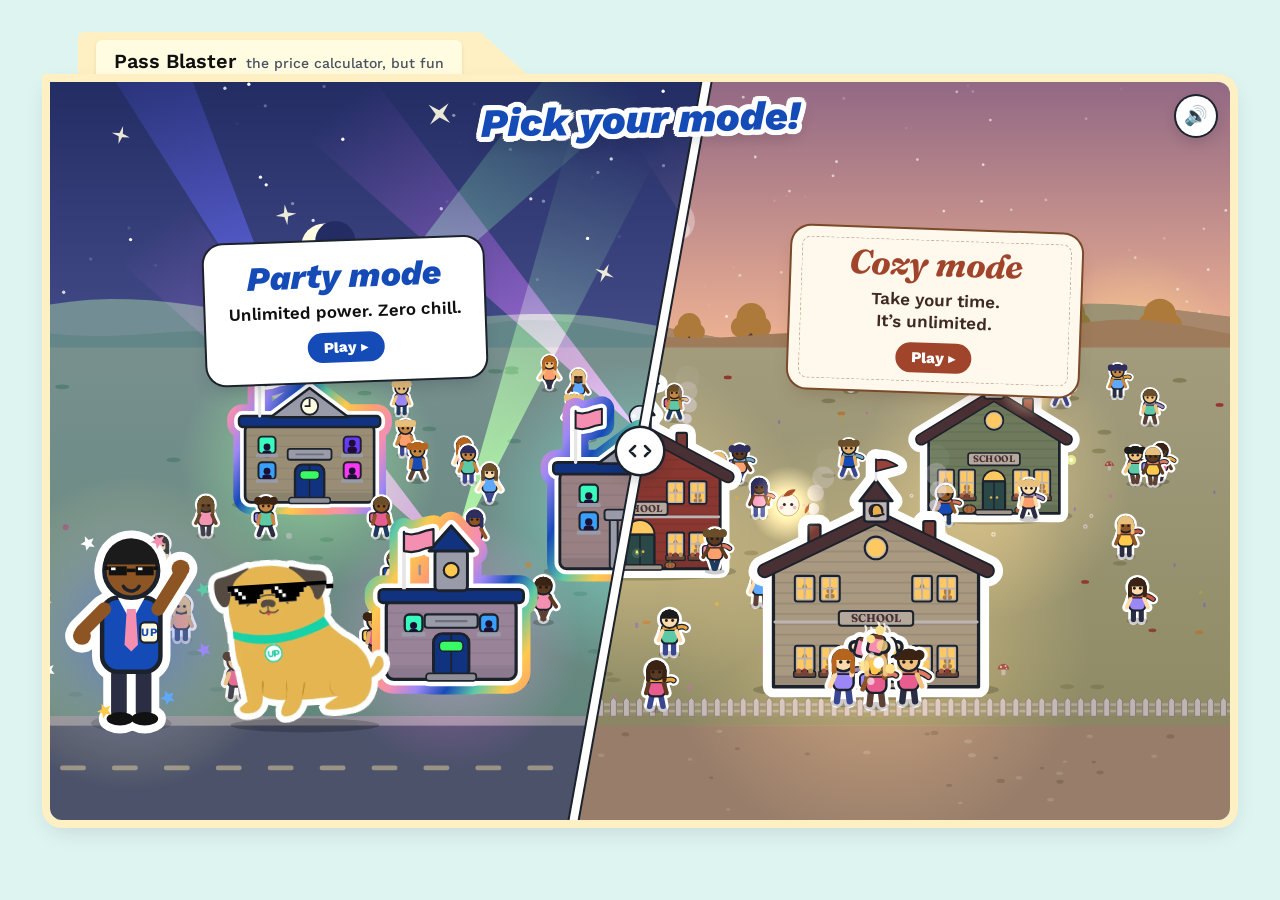
==== commit 2d273669: "Make cozy mode slower, calmer, and cozier Pacing: cozy days pass about three times slower, kids stro" ====
--- a/docs/index.html
+++ b/docs/index.html
@@ -11,7 +11,7 @@
 </head>
 <body>
 <!-- Pass Blaster: UPchieve pricing game. Paste this whole block into a Squarespace Code block. -->
-<link rel="stylesheet" href="https://fonts.googleapis.com/css2?family=Work+Sans:ital,wght@0,400;0,500;0,600;0,700;0,800;1,700;1,800&display=swap">
+<link rel="stylesheet" href="https://fonts.googleapis.com/css2?family=Work+Sans:ital,wght@0,400;0,500;0,600;0,700;0,800;1,700;1,800&family=Fraunces:ital,opsz,wght@0,9..144,600;0,9..144,700;1,9..144,600;1,9..144,700&display=swap">
 <style>
 /* Palette and type follow the upchieve.org/schools page (the .fs-* section styles).
    The sticker look (white die-cut borders, outlined italic type, ink-bordered cards) follows its illustrations. */
@@ -510,7 +510,9 @@
   .pb-pick-label small{ font-size:13px; }
   .pb-pick-label i{ padding:4px 12px; font-size:14px; }
 }
-.pb-pick-cozy .pb-pick-label b{ color:var(--pb-cozy); }
+.pb-pick-cozy .pb-pick-label{ background:#FFF8EC; box-shadow:0 0 0 5px #FFF8EC, 0 0 0 7px #7A4A2A, 0 10px 18px rgba(90,50,30,.25); outline:1.5px dashed rgba(122,74,42,.4); outline-offset:-6px; }
+.pb-pick-cozy .pb-pick-label b{ font-family:"Fraunces", Georgia, "Times New Roman", serif; font-weight:700; color:var(--pb-cozy); }
+.pb-pick-cozy .pb-pick-label small{ color:#3E2A20; }
 .pb-pick-cozy .pb-pick-label i{ background:var(--pb-cozy); }
 .pb-pick:focus-visible .pb-pick-label{ box-shadow:0 0 0 5px #fff, 0 0 0 7px var(--pb-ink), 0 0 0 11px var(--pb-accent); }
 .pb-choose.is-picked .pb-pick{ pointer-events:none; }
@@ -542,19 +544,79 @@
 }
 .pb-choose.is-picked .pb-split-knob{ opacity:0; transition:opacity .2s; }
 
-/* Cozy mode: warm brick type, a slow gold glow instead of the racing rainbow, and no shivering */
-.pb.is-cozy .pb-status-main, .pb.is-cozy .pb-meter-label, .pb.is-cozy .pb-orb-cta{ color:var(--pb-cozy); }
+/* Cozy mode: a soft serif, paper cards with stitched edges, gingham on the tab, and nothing that
+   pulses, throbs, shivers, or races. */
+.pb.is-cozy{
+  --pb-serif:"Fraunces", Georgia, "Times New Roman", serif;
+  --pb-paper:#FFF8EC;
+  --pb-bark:#7A4A2A;
+  --pb-stitch:rgba(122,74,42,.4);
+  --pb-sage:#6F8F5E;
+  --pb-cream-halo:0 0 2px #FFF8EC, 0 2px 0 #FFF8EC, 0 -2px 0 #FFF8EC, 2px 0 0 #FFF8EC, -2px 0 0 #FFF8EC, 2px 2px 0 #FFF8EC, -2px 2px 0 #FFF8EC, 2px -2px 0 #FFF8EC, -2px -2px 0 #FFF8EC, 0 0 10px rgba(255,248,236,.9);
+  --pb-accent:#A0452C;
+}
+.pb.is-cozy .pb-screen{ box-shadow:0 0 0 8px #F1DEB9, var(--pb-lift); outline:2px dashed var(--pb-stitch); outline-offset:3px; }
+.pb.is-cozy.is-unlimited .pb-screen::after{ display:none; }
+.pb.is-cozy.is-unlimited .pb-screen, .pb.is-cozy.is-beat .pb-screen{ box-shadow:0 0 0 8px #F1DEB9, 0 0 24px 4px rgba(255,190,110,.3), var(--pb-lift); }
+.pb.is-cozy .pb-tab{
+  background-color:#F6E3C8;
+  background-image:linear-gradient(90deg, rgba(200,85,61,.2) 50%, transparent 50%), linear-gradient(rgba(200,85,61,.2) 50%, transparent 50%);
+  background-size:14px 14px;
+}
+.pb.is-cozy .pb-tab-label{ background:var(--pb-paper); box-shadow:0 0 0 1.5px var(--pb-bark); outline:1.5px dashed var(--pb-stitch); outline-offset:-5px; font-family:var(--pb-serif); font-style:italic; color:#5B3B33; }
+
+.pb.is-cozy .pb-status-main{ font-family:var(--pb-serif); font-weight:700; letter-spacing:-.01em; color:var(--pb-accent); text-shadow:var(--pb-cream-halo); transform:none; }
+.pb.is-cozy .pb-status-sub{ font-weight:500; color:#3E2A20; text-shadow:var(--pb-cream-halo); }
 .pb.is-cozy .pb-status.is-alarm .pb-status-main{ color:#5E5A86; }
+.pb.is-cozy .pb-status.is-new .pb-status-main{ animation:pb-soft .9s ease-out both; }
+.pb.is-cozy .pb-status.is-new .pb-status-sub{ animation:pb-soft .9s ease-out .15s both; }
+.pb.is-cozy .pb-status b{ color:var(--pb-sage); }
+
+.pb.is-cozy .pb-meter, .pb.is-cozy .pb-clock, .pb.is-cozy .pb-tip, .pb.is-cozy .pb-pop, .pb.is-cozy .pb-invoice-card{
+  background:var(--pb-paper);
+  box-shadow:0 0 0 2px var(--pb-bark), 0 6px 14px rgba(90,50,30,.18);
+  outline:1.5px dashed var(--pb-stitch);
+  outline-offset:-4px;
+}
+.pb.is-cozy .pb-meter-label{ font-family:var(--pb-serif); font-weight:700; color:var(--pb-accent); }
+.pb.is-cozy .pb-clock{ font-family:var(--pb-serif); font-weight:600; color:#3E2A20; }
+.pb.is-cozy .pb-bar, .pb.is-cozy .pb-vbar{ background:#EFE2CA; }
+.pb.is-cozy .pb-fill{ background:#E8A33D; }
+.pb.is-cozy .pb-vfill{ background:var(--pb-sage); }
 .pb.is-cozy.is-crisis .pb-dreams{ animation:none; }
 .pb.is-cozy.is-crisis .pb-vfill{ background:#8C95A4; }
-.pb.is-cozy.is-unlimited .pb-screen::after{ background:linear-gradient(90deg,#FFD27A,#FFB35C,#F2CC60,#FFE7A3,#FFD27A); background-size:200% 100%; animation-duration:6s; }
-.pb.is-cozy.is-unlimited .pb-screen{ box-shadow:0 0 0 8px var(--pb-yellow), 0 0 26px 4px rgba(255,190,110,.4), var(--pb-lift); }
-.pb.is-cozy.is-beat .pb-screen{ box-shadow:0 0 0 8px var(--pb-yellow), 0 0 34px 9px rgba(255,190,110,.6), var(--pb-lift); }
-.pb.is-cozy.is-unlimited .pb-vfill{ background:linear-gradient(0deg,#C2452D,#E07A3F,#F2CC60,#FFE7A3,#C2452D); background-size:100% 200%; animation-duration:5s; }
-.pb.is-cozy .pb-power.is-charging{ box-shadow:var(--pb-card-edge), 0 0 34px 8px rgba(255,190,110,.85); }
-.pb.is-cozy.is-unlimited .pb-power .pb-fill{ background:linear-gradient(90deg,#E07A3F,#F2CC60,#FFE7A3,#F2CC60,#E07A3F); background-size:200% 100%; animation-duration:4s; }
-.pb.is-cozy.is-unlimited .pb-power .pb-meter-num{ color:var(--pb-cozy); }
-.pb.is-cozy .pb-orb-rays{ background:repeating-conic-gradient(from 0deg, rgba(255,200,120,.7) 0 12deg, rgba(255,200,120,0) 12deg 30deg); animation-duration:10s; }
+.pb.is-cozy.is-unlimited .pb-vfill{ background:linear-gradient(0deg,#C2452D,#E8A33D,#F2CC60); animation:none; }
+.pb.is-cozy.is-unlimited .pb-power .pb-fill{ background:linear-gradient(90deg,#E8A33D,#F2CC60); animation:none; }
+.pb.is-cozy.is-unlimited .pb-power .pb-meter-num{ color:var(--pb-accent); }
+.pb.is-cozy .pb-meter-num.is-bump{ animation:none; }
+.pb.is-cozy .pb-icon{ background:var(--pb-paper); box-shadow:0 0 0 2px var(--pb-bark); color:#5B3B33; }
+.pb.is-cozy .pb-icon:hover{ background:#F6E7CF; }
+
+.pb.is-cozy .pb-orb, .pb.is-cozy .pb-pu.is-arrive .pb-orb{ animation:pb-orb-in 1.1s ease-out both, pb-orb-bob 3.4s ease-in-out 1.1s infinite; }
+.pb.is-cozy .pb-pu.is-badge .pb-orb{ animation:none; }
+.pb.is-cozy .pb-orb-rays{ background:radial-gradient(circle, rgba(255,214,150,.75), rgba(255,214,150,0) 70%); animation:none; }
+.pb.is-cozy .pb-orb-cta{ font-family:var(--pb-serif); font-weight:700; color:var(--pb-accent); text-shadow:var(--pb-cream-halo); animation:none; }
+.pb.is-cozy .pb-tip-name{ font-family:var(--pb-serif); font-style:italic; font-weight:700; letter-spacing:0; text-transform:none; font-size:16px; color:var(--pb-accent); }
+.pb.is-cozy .pb-tip-price, .pb.is-cozy .pb-price-box{ background:#F6E7CF; }
+
+.pb.is-cozy .pb-done{ background:var(--pb-sage); box-shadow:0 0 0 5px var(--pb-paper), 0 0 0 7px var(--pb-bark), 0 8px 16px rgba(90,50,30,.25); animation:pb-soft .8s ease-out; transition:box-shadow 1.6s ease; }
+.pb.is-cozy .pb-done.is-settling{ box-shadow:0 0 0 5px var(--pb-paper), 0 0 0 7px var(--pb-bark), 0 0 28px 10px rgba(111,143,94,.4); }
+.pb.is-cozy .pb-done-face small{ font-family:var(--pb-serif); font-weight:600; }
+.pb.is-cozy .pb-done-ring{ display:none; }
+
+.pb.is-cozy .pb-pop{ animation:pb-soft .35s ease-out; }
+.pb.is-cozy .pb-pop-tail{ background:var(--pb-paper); box-shadow:2px 2px 0 0 var(--pb-bark); }
+.pb.is-cozy .pb-pop.is-below .pb-pop-tail{ box-shadow:-2px -2px 0 0 var(--pb-bark); }
+.pb.is-cozy .pb-pop-title{ color:#3E2A20; }
+.pb.is-cozy .pb-pop-title b{ font-family:var(--pb-serif); font-weight:700; }
+.pb.is-cozy .pb-chip{ background:#FFFDF7; box-shadow:inset 0 0 0 1.5px var(--pb-bark); border-radius:10px; color:#5B3B33; }
+.pb.is-cozy .pb-chip:hover{ background:#F6E7CF; }
+.pb.is-cozy .pb-chip.is-on{ background:var(--pb-accent); color:var(--pb-paper); box-shadow:inset 0 0 0 1.5px var(--pb-accent), inset 0 0 0 3px var(--pb-paper); }
+.pb.is-cozy .pb-pop-timer{ display:none; }
+.pb.is-cozy .pb-pop-del:hover{ background:#F6E7CF; }
+.pb.is-cozy .pb-invoice-head h3{ font-family:var(--pb-serif); }
+.pb.is-cozy .pb-line{ border-color:#EADBC2; }
+@keyframes pb-soft{ 0%{ opacity:0; } 100%{ opacity:1; } }
 
 .pb-inf{ font-family:system-ui, -apple-system, "Segoe UI", sans-serif; font-weight:700; }
 .pb-sr{ position:absolute !important; width:1px; height:1px; overflow:hidden; clip:rect(0 0 0 0); white-space:nowrap; }
@@ -589,8 +651,8 @@
       <button class="pb-pick pb-pick-party" id="pb-pick-party" type="button" aria-label="Play party mode: unlimited power, zero chill">
         <span class="pb-pick-label" id="pb-pick-party-label"><b>Party mode</b><small>Unlimited power. Zero chill.</small><i>Play &#9656;</i></span>
       </button>
-      <button class="pb-pick pb-pick-cozy" id="pb-pick-cozy" type="button" aria-label="Play cozy mode: unlimited help, extra cozy">
-        <span class="pb-pick-label" id="pb-pick-cozy-label"><b>Cozy mode</b><small>Unlimited help. Extra cozy.</small><i>Play &#9656;</i></span>
+      <button class="pb-pick pb-pick-cozy" id="pb-pick-cozy" type="button" aria-label="Play cozy mode: take your time, it&rsquo;s unlimited">
+        <span class="pb-pick-label" id="pb-pick-cozy-label"><b>Cozy mode</b><small>Take your time. It&rsquo;s unlimited.</small><i>Play &#9656;</i></span>
       </button>
       <span class="pb-split" id="pb-split" aria-hidden="true"><span class="pb-split-knob"><svg viewBox="0 0 26 14" width="26" height="14"><path d="M8 2 3 7l5 5M18 2l5 5-5 5" fill="none" stroke="currentColor" stroke-width="2.6" stroke-linecap="round" stroke-linejoin="round"/></svg></span></span>
     </div>
@@ -622,10 +684,10 @@
       <button class="pb-orb" id="pb-orb" type="button" aria-describedby="pb-tip" aria-label="UPchieve power-up from UPdog. Click to power up.">
         <span class="pb-orb-rays" aria-hidden="true"></span>
         <img class="pb-orb-img" id="pb-orb-img" alt="">
-        <span class="pb-orb-cta" aria-hidden="true">Power up!</span>
+        <span class="pb-orb-cta" id="pb-orb-cta" aria-hidden="true">Power up!</span>
       </button>
       <div class="pb-tip" id="pb-tip" role="tooltip">
-        <p class="pb-tip-name">UPchieve power-up</p>
+        <p class="pb-tip-name" id="pb-tip-name">UPchieve power-up</p>
         <p class="pb-tip-desc">Unlimited tutoring for every student in every school</p>
         <p class="pb-tip-price"><span id="pb-tip-price">$0</span><small>/year</small></p>
         <button class="pb-textbtn" id="pb-tip-invoice" type="button">See the invoice</button>
@@ -639,7 +701,7 @@
 
     <div class="pb-pop" id="pb-pop" hidden role="dialog" aria-labelledby="pb-pop-title">
       <div class="pb-pop-head">
-        <p class="pb-pop-title" id="pb-pop-title">How many students at <b id="pb-pop-name"></b>?</p>
+        <p class="pb-pop-title" id="pb-pop-title"><span id="pb-pop-q">How many students at</span> <b id="pb-pop-name"></b>?</p>
         <button class="pb-pop-del" id="pb-pop-del" type="button" aria-label="Remove this school">&times;</button>
       </div>
       <div class="pb-chips" id="pb-chips"></div>
@@ -706,6 +768,13 @@
 function money(n) { return '$' + Math.round(n).toLocaleString('en-US'); }
 function num(n) { return Math.round(n).toLocaleString('en-US'); }
 
+var NAMES_COZY = [
+  'Willow Creek Elementary', 'Maple Hollow Middle', 'Juniper Hill High', 'Bramble Brook Academy',
+  'Honeysuckle Middle', 'Fernwood High', 'Mossy Oak Elementary', 'Thistle Grove School',
+  'Birchwood Academy', 'Cedar Hollow High', 'Hazelnut Hill Middle', 'Clover Field Elementary',
+  'Wildflower Prep', 'Acorn Ridge High', 'Blackberry Lane Middle', 'Foxglove Academy',
+  'Pinecone Point High', 'Primrose Middle', 'Heather Glen School', 'Orchard Hill High'
+];
 var NAMES = [
   'Lincoln High', 'Maple Middle', 'Roosevelt Academy', 'Riverside High',
   'Oak Hill Middle', 'Washington Prep', 'Central High', 'Sunnyvale Middle',
@@ -898,14 +967,15 @@
   rocket: function () { wind(2.4, 300, 700, 0.04); [392, 523, 659].forEach(function (f, i) { tone(f, 0.5, 'sine', 0.025, 0.3 + i * 0.22); }); },
   poof: function () { noiseHit(0, 0.05, 'lowpass', 1200, 0.2); tone(1047, 0.25, 'sine', 0.035, 0.05); tone(1568, 0.35, 'sine', 0.03, 0.14); },
   buzz: function () { tone(196, 0.22, 'sine', 0.08, 0, 130); },
+  // A slow breath in: a soft swell and a few rising harp notes.
   charge: function () {
-    wind(2.2, 250, 2400, 0.07);
-    for (var i = 0; i < 14; i++) tone(mtof(60 + PENTA[i % 5] + 12 * Math.floor(i / 5)), 0.5, 'sine', 0.03, 0.15 + i * 0.12);
+    wind(3.6, 200, 700, 0.03, 0.6);
+    for (var i = 0; i < 8; i++) tone(mtof(60 + PENTA[i % 5] + 12 * Math.floor(i / 5)), 1.1, 'sine', 0.025, 0.9 + i * 0.4);
   },
+  // And out: one warm chord and a single bell as the light spreads.
   boom: function () {
-    wind(1.6, 1800, 300, 0.12);
-    bell(0, 0.07); bell(0.32, 0.06); bell(0.64, 0.05);
-    [262, 330, 392, 494, 587].forEach(function (f, i) { tone(f, 1.6, 'triangle', 0.025, 0.1 + i * 0.05); });
+    bell(0, 0.05);
+    [262, 330, 392, 494, 587].forEach(function (f, i) { tone(f, 2.6, 'sine', 0.022, 0.05 + i * 0.12); });
   },
   clink: function () {
     var now = performance.now();
@@ -929,7 +999,7 @@
 // Cozy mode plays a slow lo-fi loop instead (IV-iii-ii-I sevenths, swung hats), with soft drums at night.
 var music = { on: false, next: 0, step: 0, t0: 0 };
 var STEP = 60 / 138 / 4;
-var COZY_STEP = 60 / 84 / 4;
+var COZY_STEP = 60 / 72 / 4;
 function stepLen() { return MODE === 'cozy' ? COZY_STEP : STEP; }
 var PROG = [[48, 52, 55, 60], [43, 47, 50, 55], [45, 48, 52, 57], [41, 45, 48, 53]];
 var COZY_PROG = [[53, 57, 60, 64], [52, 55, 59, 62], [50, 53, 57, 60], [48, 52, 55, 59]];
@@ -1009,7 +1079,7 @@
   wave: null,
   beat: -1,
   // Cozy mode: how gray and rainy it is (0-1), how hard the wind blows, and the leaves and fireflies it carries.
-  gloom: 0, windy: 0, cloudShift: 0, leaves: [], flies: [],
+  gloom: 0, windy: 0, cloudShift: 0, leaves: [], flies: [], bloom: null,
   W: 0, H: 0, k: 1, t: 0
 };
 
@@ -1064,10 +1134,10 @@
 }
 
 function addSchool(x, y, tier) {
-  var used = {};
+  var used = {}, names = MODE === 'cozy' ? NAMES_COZY : NAMES;
   S.schools.forEach(function (s) { used[s.name] = 1; });
   var name = null;
-  for (var i = 0; i < NAMES.length; i++) if (!used[NAMES[i]]) { name = NAMES[i]; break; }
+  for (var i = 0; i < names.length; i++) if (!used[names[i]]) { name = names[i]; break; }
   var s = {
     id: S.nextId++,
     name: name || 'School #' + (S.schools.length + 1),
@@ -1209,7 +1279,7 @@
     if (!going && k.pause > 0) { k.pause -= dt; keep.push(k); continue; }
     var tx = going ? k.target.x : k.tx, ty = going ? k.target.y : k.ty;
     var dx = tx - k.x, dy = ty - k.y, d = Math.sqrt(dx * dx + dy * dy);
-    var sp = k.speed * S.k * (going ? 2.6 : 1);
+    var sp = k.speed * S.k * (MODE === 'cozy' ? (going ? 1.6 : 0.65) : (going ? 2.6 : 1));
     k.ph += dt * (going ? 16 : 9);
     if (d < sp * dt + 1) {
       if (going) {
@@ -1236,6 +1306,15 @@
     if (s.hit > 0) s.hit -= dt;
     if (s.squash > 0) s.squash = Math.max(0, s.squash - dt * 3);
     if (s.landed) return;
+    if (MODE === 'cozy') {
+      s.drop += -s.drop * Math.min(1, dt * 6);
+      if (s.drop > -1.5) {
+        s.drop = 0; s.landed = true; s.squash = 0.2;
+        sfx.stamp();
+        burst(s.x, s.y, 8, ['#FFFFFF', '#EEEAE0'], 70 * S.k, 'dot');
+      }
+      return;
+    }
     s.vy += 3400 * dt;
     s.drop += s.vy * dt;
     if (s.drop >= 0) {
@@ -1279,7 +1358,7 @@
   return false;
 }
 function updateTeachers(dt) {
-  var m = S.clock % 1440, walk = 32 * S.k, drive = 150 * S.k, road = S.G.roadMid;
+  var slow = MODE === 'cozy' ? 0.5 : 1, m = S.clock % 1440, walk = 32 * S.k * slow, drive = 150 * S.k * slow, road = S.G.roadMid;
   S.teachers.forEach(function (tc) {
     var s = tc.school, spot = carSpot(tc);
     tc.ph += dt * 9;
@@ -1336,17 +1415,18 @@
   if (S.parts.length > 700) S.parts.splice(0, S.parts.length - 700);
 }
 function floatText(x, y, text, style, size) {
-  S.floats.push({ x: x, y: y, text: text, style: style || 'win', size: size || 15, life: 1.3, max: 1.3, rot: rand(-0.12, 0.12) });
+  var life = MODE === 'cozy' ? 2.8 : 1.3;
+  S.floats.push({ x: x, y: y, text: text, style: style || 'win', size: size || 15, life: life, max: life, rot: rand(-0.12, 0.12) });
   if (S.floats.length > 14) S.floats.shift();
 }
 function updateFx(dt) {
   S.parts = S.parts.filter(function (p) {
-    if (p.orb) { p.life -= dt; orbitStep(p, dt); return p.life > 0; }
     p.life -= dt; p.vy += (p.grav === undefined ? 340 : p.grav) * dt; p.x += p.vx * dt; p.y += p.vy * dt; p.rot += p.vr * dt;
     if (p.shape === 'leaf') leafDrag(p, dt);
     return p.life > 0;
   });
-  S.floats = S.floats.filter(function (f) { f.life -= dt; f.y -= 38 * dt; return f.life > 0; });
+  var rise = MODE === 'cozy' ? 14 : 38;
+  S.floats = S.floats.filter(function (f) { f.life -= dt; f.y -= rise * dt; return f.life > 0; });
   if (S.wave) { S.wave.r += S.wave.v * dt; S.wave.life -= dt; if (S.wave.life <= 0) S.wave = null; }
   S.wavelets = S.wavelets.filter(function (w) { w.r += 260 * S.k * dt; w.life -= dt; return w.life > 0; });
   if (S.hero.pulse > 0) S.hero.pulse = Math.max(0, S.hero.pulse - dt * 4);
@@ -1356,14 +1436,14 @@
 
 var SAD = ['GRADES', 'SAT SCORES', 'GRADUATION', 'COLLEGE ACCEPTANCE', 'ATTENDANCE', 'CONFIDENCE', 'HOMEWORK DONE', 'FAFSA FILED', 'AP SCORES', 'READING LEVEL'];
 var WINS = ['A+ ON THE ESSAY', 'MATH CLICKED', 'UNSTUCK!', 'LAB REPORT DONE', 'PROOF SOLVED', 'GOT IT!'];
-var SAD_COZY = ['STUCK ON FRACTIONS', 'ESSAY DUE TOMORROW', 'LOST IN CHEM', 'NO ONE TO ASK', 'FAFSA IS CONFUSING', 'GRADES SLIPPING', 'HOMEWORK PILING UP', 'MISSED THE REVIEW'];
-var UPS_COZY = ['GRADES', 'CONFIDENCE', 'HOMEWORK DONE', 'READING LEVEL', 'TEST SCORES', 'ATTENDANCE'];
-var WINS_COZY = ['FRACTIONS CLICKED', 'ESSAY OUTLINED', 'UNSTUCK!', 'LAB REPORT DONE', 'GOT IT!', 'READY FOR THE TEST', 'FAFSA FILED'];
+var SAD_COZY = ['Stuck on fractions', 'Essay due tomorrow', 'Lost in chemistry', 'No one to ask', 'FAFSA is confusing', 'Grades slipping', 'Homework piling up', 'Missed the review'];
+var UPS_COZY = ['Grades going up', 'Feeling confident', 'Homework, done', 'Reading level up', 'Test scores up', 'Showing up more'];
+var WINS_COZY = ['Fractions clicked', 'Essay outlined', 'Unstuck!', 'Lab report done', 'Got it!', 'Ready for the test', 'FAFSA filed'];
 function schoolTop(s) { return s.y - (dims(s).h + 8 + (MODE === 'cozy' ? roofRise(s) : 0)) * s.sc; }
 function sadEvent() {
   if (!S.schools.length) return;
   var s = pick(S.schools);
-  floatText(s.x + rand(-20, 20) * S.k, schoolTop(s), MODE === 'cozy' ? '\ud83c\udf27 ' + pick(SAD_COZY) : '\ud83d\udd3d ' + pick(SAD), 'sad', 15);
+  floatText(s.x + rand(-20, 20) * S.k, schoolTop(s), MODE === 'cozy' ? pick(SAD_COZY) : '\ud83d\udd3d ' + pick(SAD), 'sad', 15);
   if (Math.random() < 0.5) sfx.sad();
 }
 function addDreams(v) {
@@ -1427,29 +1507,39 @@
   }
   if (Math.random() < 0.5 && S.phase !== 'choose') sfx.pew();
 }
+// Cozy clicks are a visit, not a blast: a soft sparkle, the spirit does a happy loop, the bell
+// sways, the kids come out for a toast, and one note of the melody plays. No streaks.
+function visit(s, px, py) {
+  S.sessions++;
+  s.hit = 0.14;
+  s.squash = 0.08;
+  s.ring = 1;
+  burst(px, py, 5, ['#FFE08A', '#FFFFFF'], 80 * S.k, 'dot');
+  spiritCheer(s);
+  if (S.t - (s.lastFloat || -9) > 1.2) {
+    s.lastFloat = S.t;
+    var r = Math.random();
+    if (isParty() && r < 0.35) floatText(px, schoolTop(s), '\ud83c\udf19 ' + clockStr(S.clock) + ' \u00b7 still helping', 'win', 15);
+    else if (r < 0.6) floatText(px, schoolTop(s), pick(UPS_COZY), 'happy', 15);
+    else floatText(px, schoolTop(s), pick(WINS_COZY), 'win', 15);
+  }
+  addDreams(0.06);
+  cheer(s);
+  sfx.blast(S.sessions % 10 + 1);
+  S.idle = 0;
+}
 function blast(s, px, py) {
+  if (MODE === 'cozy') { visit(s, px, py); return; }
   S.sessions++;
   S.combo = S.t - S.lastBlast < 0.6 ? S.combo + 1 : 1;
   S.lastBlast = S.t;
   s.hit = 0.18;
   s.squash = 0.45;
-  var r;
-  if (MODE === 'cozy') {
-    burst(px, py, 10, LEAVES, 170 * S.k, 'leaf');
-    burst(px, py, 6, ['#FFE08A', '#FFFFFF'], 150 * S.k, 'star');
-    addFlies(s.x, schoolTop(s), 3);
-    s.ring = 1;
-    r = Math.random();
-    if (isParty() && r < 0.35) floatText(px, schoolTop(s), '\ud83c\udf19 ' + clockStr(S.clock) + ': STILL HELPING', 'win', 15);
-    else if (r < 0.6) floatText(px, schoolTop(s), '\ud83d\udd3c ' + pick(UPS_COZY), 'happy', 15);
-    else floatText(px, schoolTop(s), pick(WINS_COZY) + ' \u2728', 'win', 15);
-  } else {
-    burst(px, py, 16, POP, 190 * S.k, 'star');
-    r = Math.random();
-    if (isParty() && r < 0.35) floatText(px, schoolTop(s), '\ud83c\udf19 ' + clockStr(S.clock) + ': STILL ON', 'win', 15);
-    else if (r < 0.72) floatText(px, schoolTop(s), '\ud83d\udd3c ' + pick(SAD), 'happy', 15);
-    else floatText(px, schoolTop(s), pick(WINS) + ' \u2728', 'win', 15);
-  }
+  burst(px, py, 16, POP, 190 * S.k, 'star');
+  var r = Math.random();
+  if (isParty() && r < 0.35) floatText(px, schoolTop(s), '\ud83c\udf19 ' + clockStr(S.clock) + ': STILL ON', 'win', 15);
+  else if (r < 0.72) floatText(px, schoolTop(s), '\ud83d\udd3c ' + pick(SAD), 'happy', 15);
+  else floatText(px, schoolTop(s), pick(WINS) + ' \u2728', 'win', 15);
   if (S.combo >= 5 && S.combo % 5 === 0) floatText(px, py - 46 * S.k, S.combo + 'x STREAK!', 'big', 20);
   addDreams(0.1 * (1 + Math.min(S.combo, 20) * 0.03));
   cheer(s);
@@ -1469,7 +1559,6 @@
 
 // Energy streaming into the admin while the power-up charges.
 function chargeFx(intensity) {
-  if (MODE === 'cozy') { leafVortex(intensity); return; }
   var n = Math.ceil(intensity * 3);
   for (var i = 0; i < n; i++) {
     var a = Math.random() * Math.PI * 2, r = rand(120, 420) * S.k;
@@ -1795,12 +1884,7 @@
   var shape = cozy
     ? function () { if (d.mega) drawCozyTower(s, d.w, d.h, nt); else drawSchoolhouse(s, d.w, d.h, tierOf(s.size), nt); }
     : function () { if (d.mega) drawTower(d.w, d.h, nt); else drawHouse(s, d.w, d.h, tierOf(s.size), nt); };
-  if (!ghost && S.phase === 'unlimited' && cozy) {
-    STK_STYLE = goldAcross(d.w, d.h, S.t * 0.2 + s.id * 0.13);
-    STK = 12 + 6 * Math.pow(1 - beatFrac(), 2); shape();
-    STK_STYLE = '#FFFFFF'; STK = 6; shape();
-    STK = 0;
-  } else if (!ghost && S.phase === 'unlimited') {
+  if (!ghost && S.phase === 'unlimited' && !cozy) {
     // The die-cut outline powers up: brand colors flow across it and it thickens on every beat.
     STK_STYLE = rainbowAcross(d.w, d.h, S.t * 0.6 + s.id * 0.13);
     STK = 16 + 10 * Math.pow(1 - beatFrac(), 2); shape();
@@ -1811,12 +1895,12 @@
   }
   shape();
   if (s.hit > 0) {
-    g.globalAlpha = Math.min(0.65, s.hit / 0.18 * 0.65);
+    g.globalAlpha = Math.min(0.65, s.hit / 0.18 * 0.65) * (cozy ? 0.35 : 1);
     rr(-d.w / 2 - 3, -d.h - 8, d.w + 6, d.h + 10, 6); paint('#FFFFFF');
   }
   g.globalAlpha = 1;
   if (cozy) {
-    if (S.gloom > 0.02 && s.landed && !ghost) drawDrizzle(d, s);
+    if (S.gloom > 0.02 && s.landed && !ghost && !s.blessed) drawDrizzle(d, s);
   } else if (isGloomy() && s.landed && !ghost) {
     var cy = -d.h - 64;
     g.fillStyle = '#8E94A3';
@@ -1858,6 +1942,7 @@
   rr(-bw / 2, top, bw, bh + 1, 3.5); paint(p.shirt, OUTLINE, 1.3);
   if (MODE === 'cozy') {
     if (!p.scarf) p.scarf = pick(SCARVES);
+    scarfTail(bw / 2 - 2, top + 1, 7, 2.2, p.scarf, p.ph || 0);
     rr(-bw / 2 + 0.5, top - 0.6, bw - 1, 3.2, 1.6); paint(p.scarf, OUTLINE, 0.8);
   }
   if (adult) {
@@ -1886,6 +1971,7 @@
 }
 
 function drawCar(tc, nt) {
+  if (MODE === 'cozy') { drawBike(tc, nt); return; }
   var sc = S.k * depth(tc.cy) * 1.2, col = dk(tc.car, nt);
   g.save();
   g.translate(tc.cx, tc.cy);
@@ -1967,6 +2053,7 @@
   g.stroke();
 }
 function drawHero() {
+  if (MODE === 'cozy') { drawCozyHero(); return; }
   var h = S.hero, k = h.hs, t = S.t, ph = S.phase;
   var bounce = ph === 'unlimited' ? Math.pow(1 - beatFrac(), 2) * 8 : ph === 'crisis' ? Math.abs(Math.sin(t * 9)) * 2 : 0;
   var shakeX = ph === 'charge' ? rand(-1, 1) * 2.5 * Math.min(1, (S.chargeT || 0)) : 0;
@@ -1978,7 +2065,7 @@
     var power = ph === 'charge' ? Math.min(1, (S.chargeT || 0) / 2) : 0.7 + 0.3 * Math.pow(1 - beatFrac(), 2);
     var aura = g.createRadialGradient(0, -40, 4, 0, -40, 70);
     var hue = (t * 200) % 360 | 0;
-    aura.addColorStop(0, ph === 'charge' ? 'rgba(255,236,150,' + (0.3 + power * 0.6) + ')' : MODE === 'cozy' ? 'rgba(255,196,110,' + (0.3 + power * 0.25) + ')' : 'hsla(' + hue + ',95%,65%,.55)');
+    aura.addColorStop(0, ph === 'charge' ? 'rgba(255,236,150,' + (0.3 + power * 0.6) + ')' : 'hsla(' + hue + ',95%,65%,.55)');
     aura.addColorStop(1, 'rgba(255,236,150,0)');
     g.fillStyle = aura;
     g.fillRect(-80, -120, 160, 150);
@@ -1986,12 +2073,7 @@
   g.translate(0, -bounce - (h.jump || 0));
   STK = 7; heroFigure(ph, t); STK = 0;
   heroFigure(ph, t);
-  if (ph === 'unlimited' && MODE === 'cozy') {
-    for (var lf = 0; lf < 7; lf++) {
-      var la = t * 1.6 + lf * 0.9, lr = 40 + Math.sin(t * 2 + lf) * 6;
-      leafShape(Math.cos(la) * lr, -46 + Math.sin(la) * lr * 0.5, 4.4, la + 1.5, t * 3 + lf, LEAVES[lf % LEAVES.length]);
-    }
-  } else if (ph === 'unlimited') {
+  if (ph === 'unlimited') {
     for (var sp = 0; sp < 8; sp++) {
       var a = t * 3 + sp * 0.785, r2 = 38 + Math.sin(t * 6 + sp) * 4;
       starPath(Math.cos(a) * r2, -42 + Math.sin(a) * r2, 3.4, t * 4); paint(POP[sp % POP.length]);
@@ -2008,6 +2090,7 @@
   t -= 2.625 / 2.75; return 7.5625 * t * t + 0.984375;
 }
 function drawDog() {
+  if (MODE === 'cozy') { drawCozyDog(); return; }
   var d = S.dog;
   if (!d.on || !imgReady('dog')) return;
   var w = d.w, s = w / ART_META.dog[0], h = ART_META.dog[1] * s;
@@ -2019,11 +2102,7 @@
   g.translate(d.x, d.y - bounce - (d.jump || 0));
   g.rotate(tilt);
   g.drawImage(IMG.dog, -w / 2, -h, w, h);
-  if (d.glasses > 0 && MODE === 'cozy') {
-    g.scale(s, s);
-    g.translate(-ART_META.dog[0] / 2, -ART_META.dog[1]);
-    dogScarf(s, (1 - easeBounce(Math.min(1, d.glasses))) * 160 * S.k);
-  } else if (d.glasses > 0 && imgReady('glasses')) {
+  if (d.glasses > 0 && imgReady('glasses')) {
     var e = easeBounce(Math.min(1, d.glasses));
     g.drawImage(IMG.glasses, -w / 2 + ART_META.glassesAt[0] * s, -h + ART_META.glassesAt[1] * s - (1 - e) * 160 * S.k, ART_META.glasses[0] * s, ART_META.glasses[1] * s);
   }
@@ -2090,6 +2169,7 @@
   big: ['#154BB7', '#FFFFFF']
 };
 function drawFloats() {
+  if (MODE === 'cozy') { drawCozyFloats(); return; }
   var ks = clamp(S.k, 0.85, 1.2);
   g.lineJoin = 'round';
   S.floats.forEach(function (f) {
@@ -2144,7 +2224,7 @@
     var r = srect(over);
     g.save();
     g.setLineDash([8, 6]); g.lineDashOffset = -S.t * 30;
-    rr(r.x - 6, r.y - 6, r.w + 12, r.h + 12, 10); paint(null, '#154BB7', 3);
+    rr(r.x - 6, r.y - 6, r.w + 12, r.h + 12, 10); paint(null, MODE === 'cozy' ? '#A0452C' : '#154BB7', MODE === 'cozy' ? 2 : 3);
     g.restore();
     return;
   }
@@ -2152,7 +2232,8 @@
   var ghost = { size: SIZES[DEFAULT_TIER].size, x: p.x, y: p.y + 24 * S.k, drop: 0, squash: 0, hit: 0, sc: 1, wall: WALLS[(S.nextId - 1) % WALLS.length] };
   placeSchool(ghost, ghost.x, ghost.y);
   drawSchool(ghost, nt, true);
-  pill('Click to add a school', p.x, ghost.y + 24 * S.k, Math.round(clamp(16 * S.k, 14, 18)), '#FFFFFF', '#154BB7');
+  if (MODE === 'cozy') cozyTag('Click to add a schoolhouse', p.x, ghost.y + 24 * S.k, Math.round(clamp(15 * S.k, 14, 17)), '#FFF8EC', '#A0452C');
+  else pill('Click to add a school', p.x, ghost.y + 24 * S.k, Math.round(clamp(16 * S.k, 14, 18)), '#FFFFFF', '#154BB7');
 }
 
 function render() {
@@ -2205,14 +2286,14 @@
     else drawPerson(o, o.px, o.py, S.k * depth(o.py) * 1.3, true);
   });
 
-  if (cozy) drawFlies(nt);
+  if (cozy) { drawSpirits(nt); drawBloom(); drawFlies(nt); }
   drawHero();
   drawDog();
   drawRocket();
   if (cozy) { drawRain(); drawLeaves(nt); }
   if (S.toss) {
     var tt = S.toss.t, tx = lerp(S.toss.x0, S.toss.x1, tt), ty = lerp(S.toss.y0, S.toss.y1, tt) - Math.sin(tt * Math.PI) * 90 * S.k;
-    starPath(tx, ty, 26 * S.k, S.t * 10); g.lineJoin = 'round';
+    starPath(tx, ty, 26 * S.k, S.t * (cozy ? 1.5 : 10)); g.lineJoin = 'round';
     paint(null, '#FFFFFF', 8 * S.k); paint('#FFC94D', OUTLINE, 2);
   }
   S.wavelets.forEach(function (w) {
@@ -2238,20 +2319,25 @@
   }
 }
 
-// Cozy mode: the same game on an autumn afternoon. Schools become old-fashioned schoolhouses,
-// the crisis is a gray, rainy spell, the power-up is a gust of wind that clears the sky, and
-// unlimited mode is lamplit windows, swirling leaves, and fireflies that pile up with every click.
+// Cozy mode: the same game on a slow autumn afternoon. Schools become old-fashioned schoolhouses in
+// a meadow, the crisis is a gray, rainy spell, and the power-up is a quiet moment: the admin floats up,
+// breathes, and a soft ring of light spreads over the town. After that, each school has a little
+// caretaker spirit that drifts over the roof and now and then visits a window to help a kid inside.
 var LEAVES = ['#E07A3F', '#E8A33D', '#C2452D', '#F2CC60', '#B5562E'];
 var COZY_WALLS = ['#C8553D', '#D9A441', '#B5452E', '#8FA36B', '#C8553D', '#E3CFA0'];
 var COZY_ROOF = '#5B3B33', COZY_TRIM = '#FFF7E8', COZY_DOOR = '#2F5D50';
 var SCARVES = ['#C8553D', '#E8A33D', '#6FA8C8', '#8FA36B', '#9C89B8', '#E07A5F'];
+var SERIF = '"Fraunces", Georgia, "Times New Roman", serif';
 var COZY_SKY = [[0, '#1E1A3A', '#3A2F57'], [5, '#2A2450', '#4D3F6B'], [6.5, '#F6B9A0', '#FCE2C4'], [8, '#A9CFE0', '#F6E9D0'],
   [17, '#A9CFE0', '#F6E9D0'], [18.5, '#EE9A78', '#FBD3A1'], [19.3, '#5B4A8B', '#E8A08A'], [20, '#2A2450', '#4D3F6B'], [24, '#1E1A3A', '#3A2F57']];
 var GLOOM_SKY = ['#8C95A4', '#BCC2CB'];
-var COZY_CLOUDS = [], TREES = [];
+var COZY_CLOUDS = [], TREES = [], FLOWERS = [], TOADSTOOLS = [], PEBBLES = [];
 (function seedCozy() {
-  for (var i = 0; i < 9; i++) COZY_CLOUDS.push({ x: Math.random() * 1.3, y: rand(0.1, 0.62), s: rand(0.8, 1.4), v: rand(0.004, 0.009), storm: i >= 5 });
+  for (var i = 0; i < 9; i++) COZY_CLOUDS.push({ x: Math.random() * 1.3, y: rand(0.1, 0.62), s: rand(0.8, 1.4), v: rand(0.002, 0.004), storm: i >= 5 });
   for (var j = 0; j < 16; j++) TREES.push({ x: (j + rand(-0.3, 0.3)) / 15, s: rand(0.75, 1.3), c: pick(['#D9622B', '#E8A33D', '#C2452D', '#E07A3F', '#B8A13A']), ph: rand(0, 6) });
+  for (var f = 0; f < 80; f++) FLOWERS.push({ x: Math.random(), y: Math.random(), t: (Math.random() * 4) | 0, r: rand(0.8, 1.2) });
+  for (var m = 0; m < 7; m++) TOADSTOOLS.push({ x: rand(0.04, 0.96), y: rand(0.05, 0.95), s: rand(0.8, 1.2) });
+  for (var p = 0; p < 50; p++) PEBBLES.push({ x: Math.random(), y: Math.random(), s: rand(0.8, 1.6), c: Math.random() < 0.5 ? '#B08E67' : '#DCC19B' });
 })();
 
 // Colors darken toward a plum night and gray out in the rain.
@@ -2265,6 +2351,7 @@
 }
 function mixArr(a, b, t) { return [lerp(a[0], b[0], t), lerp(a[1], b[1], t), lerp(a[2], b[2], t)]; }
 function css(a) { return 'rgb(' + Math.round(a[0]) + ',' + Math.round(a[1]) + ',' + Math.round(a[2]) + ')'; }
+function smooth(u) { u = clamp(u, 0, 1); return u * u * (3 - 2 * u); }
 function cozySky() {
   var h = (S.clock % 1440) / 60, top = rgb('#1E1A3A'), bot = rgb('#3A2F57');
   for (var i = 0; i < COZY_SKY.length - 1; i++) {
@@ -2288,8 +2375,8 @@
   if (nt > 0 && gl < 1) {
     g.fillStyle = '#FFFFFF';
     STARS.forEach(function (s) {
-      g.globalAlpha = nt * (1 - gl) * (0.45 + 0.55 * Math.sin(S.t * 2 + s.tw));
-      circle(s.x * W, s.y * G.horizon * 0.95, 1.3 * k);
+      g.globalAlpha = nt * (1 - gl) * (0.55 + 0.45 * Math.sin(S.t * 0.7 + s.tw));
+      circle(s.x * W, s.y * G.horizon * 0.95, 1.2 * k);
       g.fill();
     });
     g.globalAlpha = 1;
@@ -2306,12 +2393,15 @@
   } else {
     var hn = h < 6 ? h + 24 : h;
     t = (hn - 19) / 11; x = W * (0.08 + 0.84 * t); y = G.horizon - Math.sin(Math.PI * t) * G.horizon * 0.7;
+    var mg = g.createRadialGradient(x, y, 0, x, y, 60 * k);
+    mg.addColorStop(0, 'rgba(255,240,210,.28)'); mg.addColorStop(1, 'rgba(255,240,210,0)');
+    g.fillStyle = mg; g.fillRect(x - 60 * k, y - 60 * k, 120 * k, 120 * k);
     circle(x, y, 20 * k); paint('#FFF3D6');
     circle(x + 9 * k, y - 5 * k, 17 * k); paint(c[0]);
   }
   g.globalAlpha = 1;
 
-  // Gray clouds roll in with the rain, and the gust blows everything off to the right.
+  // Gray clouds roll in with the rain and drift off once the light comes back.
   COZY_CLOUDS.forEach(function (cl) {
     var a = cl.storm ? gl : Math.max(1 - nt, gl) * 0.95;
     if (a <= 0.01) return;
@@ -2328,8 +2418,8 @@
 
 function drawTrees(nt) {
   var G = S.G, k = S.k;
-  TREES.forEach(function (tr, i) {
-    var x = tr.x * S.W, y = G.horizon + 2 * k, s = tr.s * k, sway = Math.sin(S.t * (1.2 + S.windy * 2.5) + tr.ph) * (1 + S.windy * 5) * s;
+  TREES.forEach(function (tr) {
+    var x = tr.x * S.W, y = G.horizon + 2 * k, s = tr.s * k, sway = Math.sin(S.t * 0.8 + tr.ph) * 0.8 * s;
     g.fillStyle = cz('#6B4A35', nt);
     g.fillRect(x - 2 * s, y - 14 * s, 4 * s, 14 * s);
     g.fillStyle = cz(tr.c, nt);
@@ -2338,10 +2428,59 @@
     circle(x + 7 * s + sway * 0.7, y - 17 * s, 8 * s); g.fill();
   });
 }
-
+// Far hills as a patchwork of fields.
+function patchworkHill(nt) {
+  var G = S.G, W = S.W, k = S.k, cols = ['#E6C28C', '#D9BD7E', '#CFC68E', '#E2B784'];
+  hillPath(G.horizon, 11 * k, 0.006, 0.013, 0.5); paint(cz(cols[0], nt));
+  g.save();
+  hillPath(G.horizon, 11 * k, 0.006, 0.013, 0.5); g.clip();
+  for (var i = 0, x = -60 * k; x < W + 60 * k; i++, x += 70 * k) {
+    g.beginPath(); g.moveTo(x, G.horizon + 6); g.lineTo(x + 40 * k, G.horizon - 50 * k); g.lineTo(x + 110 * k, G.horizon - 50 * k); g.lineTo(x + 70 * k, G.horizon + 6); g.closePath();
+    g.fillStyle = cz(cols[1 + i % 3], nt); g.fill();
+  }
+  g.restore();
+}
+function batchDots(list, color, nt) {
+  if (!list.length) return;
+  g.beginPath();
+  list.forEach(function (d) { g.moveTo(d[0] + d[2], d[1]); g.arc(d[0], d[1], d[2], 0, Math.PI * 2); });
+  g.fillStyle = cz(color, nt); g.fill();
+}
+function drawMeadow(nt) {
+  var G = S.G, W = S.W, k = S.k, top = G.horizon + 12 * k, span = G.roadTop - G.horizon - 22 * k;
+  var white = [], yellow = [], pink = [], lilac = [], centers = [];
+  FLOWERS.forEach(function (f) {
+    var x = f.x * W, y = top + f.y * span, r = 1.7 * k * depth(y) * f.r;
+    if (f.t === 0) { white.push([x, y, r * 1.3]); centers.push([x, y, r * 0.5]); }
+    else if (f.t === 1) yellow.push([x, y, r]);
+    else if (f.t === 2) pink.push([x, y, r]);
+    else { lilac.push([x, y - r, r * 0.7]); lilac.push([x, y, r * 0.7]); }
+  });
+  batchDots(white, '#FFFDF4', nt); batchDots(centers, '#F2B33D', nt); batchDots(yellow, '#F6CF4A', nt);
+  batchDots(pink, '#E9A0B8', nt); batchDots(lilac, '#A992D0', nt);
+  TOADSTOOLS.forEach(function (m) {
+    var y = top + m.y * span, x = m.x * W, s = k * depth(y) * m.s;
+    rr(x - 1.6 * s, y - 5 * s, 3.2 * s, 5 * s, 1 * s); paint(cz('#F4E9D6', nt));
+    g.beginPath(); g.arc(x, y - 4.6 * s, 4.6 * s, Math.PI, 0); g.closePath(); paint(cz('#C8553D', nt));
+    g.fillStyle = cz('#FFF7E8', nt);
+    circle(x - 2 * s, y - 6.6 * s, 0.9 * s); g.fill(); circle(x + 1.6 * s, y - 7.4 * s, 0.8 * s); g.fill(); circle(x + 2.4 * s, y - 5.4 * s, 0.6 * s); g.fill();
+  });
+}
+function drawFence(nt) {
+  var y = S.G.roadTop, k = S.k, pitch = 11 * k, w = 5 * k;
+  g.fillStyle = cz('#E9DCC4', nt);
+  g.fillRect(0, y - 11 * k, S.W, 2.2 * k);
+  g.fillRect(0, y - 5.5 * k, S.W, 2.2 * k);
+  g.beginPath();
+  for (var x = 2 * k; x < S.W; x += pitch) {
+    g.moveTo(x, y); g.lineTo(x, y - 13 * k); g.lineTo(x + w / 2, y - 16 * k); g.lineTo(x + w, y - 13 * k); g.lineTo(x + w, y); g.closePath();
+  }
+  g.fillStyle = cz('#FFF7E8', nt); g.fill();
+  g.lineWidth = 1; g.strokeStyle = cz('#B8A48A', nt); g.stroke();
+}
 function drawCozyGround(nt) {
   var G = S.G, W = S.W, H = S.H, k = S.k;
-  hillPath(G.horizon, 11 * k, 0.006, 0.013, 0.5); paint(cz('#E6C28C', nt));
+  patchworkHill(nt);
   drawTrees(nt);
   hillPath(G.horizon, 6 * k, 0.011, 0.021, 2.1); paint(cz('#D4A56A', nt));
   var grass = g.createLinearGradient(0, G.horizon, 0, G.roadTop);
@@ -2354,22 +2493,25 @@
     if (t.f) { ellipse(x, y, 3.4 * k, 1.6 * k); paint(cz(LEAVES[i % LEAVES.length], nt)); }
     else { ellipse(x, y, 6 * k, 2 * k); paint(tuft); }
   });
-  g.fillStyle = cz('#EFE2CA', nt);
+  drawMeadow(nt);
+  // A dirt lane instead of a road, with a picket fence along the meadow.
+  g.fillStyle = cz('#B9B577', nt);
   g.fillRect(0, G.roadTop, W, 8 * k);
-  g.fillStyle = cz('#857A72', nt);
+  g.fillStyle = cz('#C9A77F', nt);
   g.fillRect(0, G.roadTop + 8 * k, W, H - G.roadTop);
-  g.fillStyle = cz('#F7E4B8', nt);
-  for (var d = 10; d < W; d += 44 * k) { rr(d, G.roadMid - 2 * k, 22 * k, 4 * k, 2 * k); g.fill(); }
+  g.fillStyle = cz('#B08E67', nt);
+  PEBBLES.forEach(function (p) { ellipse(p.x * W, G.roadTop + 12 * k + p.y * (H - G.roadTop - 14 * k), 2.2 * k * p.s, 1.2 * k * p.s); g.fillStyle = cz(p.c, nt); g.fill(); });
+  drawFence(nt);
 }
 
 function drawCozyRainbow(nt) {
-  var a = S.rainbow * (1 - nt * 0.85) * (1 - S.gloom);
+  var a = S.rainbow * (1 - smooth(nt * 1.4)) * (1 - S.gloom);
   if (a <= 0.02) return;
   var cols = ['#D9624A', '#EE9A4D', '#F2CC60', '#9CC47E', '#6FA8C8', '#9C89B8'];
   var bw = 10 * S.k, cx = S.W * 0.52, cy = S.G.horizon + 10 * S.k, R = Math.min(S.W * 0.4, S.G.horizon * 1.05);
   var inner = R - (cols.length - 1) * bw;
   g.save();
-  g.globalAlpha = a * 0.85;
+  g.globalAlpha = a * 0.6;
   g.lineCap = 'round';
   g.beginPath(); g.arc(cx, cy, (R + inner) / 2, Math.PI, 0); g.lineWidth = cols.length * bw + 10 * S.k; g.strokeStyle = '#FFFFFF'; g.stroke();
   cols.forEach(function (c, i) {
@@ -2379,13 +2521,19 @@
 }
 
 // The schoolhouse: a front gable, a belfry with a bell and a pennant, a SCHOOL sign over the door,
-// tall trimmed windows with flower boxes, and a chimney. Bigger schools get a second floor and columns.
+// tall trimmed windows with flower boxes, pumpkins on the steps, and a chimney (two on big schools).
+// A school's windows light up once the light reaches it.
+var CUR = null;
 function gableH(W) { return Math.min(W * 0.3, 30); }
 function roofRise(s) { var d = dims(s); return d.mega ? 36 : gableH(d.w) + 34; }
 function schoolWall(s) { return COZY_WALLS[(s.id != null ? s.id : S.nextId) % COZY_WALLS.length]; }
+function isLit(s) { return S.phase === 'unlimited' && !!s && !!s.blessed; }
 function cozyWindow(i, nt) {
-  if (S.gloom > 0.5) return cz('#7D8796', 0);
-  if (S.phase === 'unlimited') return nt > 0.3 ? '#FFC861' : '#FFE3A3';
+  if (S.gloom > 0.5 && !(CUR && CUR.blessed)) return cz('#7D8796', 0);
+  if (isLit(CUR)) {
+    var c = nt > 0.3 ? '#FFC861' : '#FFE3A3';
+    return CUR.flare > 0 && i === CUR.flareWin ? mix(c, '#FFFBE6', Math.min(1, CUR.flare * 1.4)) : c;
+  }
   return cz('#CFE3EE', nt);
 }
 function belfry(x, y, s, nt) {
@@ -2394,26 +2542,26 @@
   rr(x - 5, y - 10, 10, 9, 4); paint(cz('#3A2A2A', nt));
   g.save();
   g.translate(x, y - 9.5);
-  var ring = s.ring || 0;
-  g.rotate(Math.sin(S.t * 9) * 0.5 * ring + (S.phase === 'unlimited' ? Math.sin(beatPos() * Math.PI) * 0.12 : 0));
+  g.rotate(Math.sin(S.t * 5) * 0.45 * (s.ring || 0));
   g.beginPath(); g.moveTo(-3.4, 6); g.quadraticCurveTo(-3.6, 0.5, 0, 0); g.quadraticCurveTo(3.6, 0.5, 3.4, 6); g.lineTo(4.4, 7.2); g.lineTo(-4.4, 7.2); g.closePath();
   paint('#E8B04A', OUTLINE, 1.1);
   g.restore();
   g.beginPath(); g.moveTo(x - 11, y - 12); g.lineTo(x, y - 26); g.lineTo(x + 11, y - 12); g.closePath(); paint(roof, OUTLINE, 1.8);
   g.strokeStyle = '#E5E5E5'; g.lineWidth = 1.8; line(x, y - 26, x, y - 40);
   g.beginPath(); g.moveTo(x, y - 40);
-  for (var f = 0; f <= 4; f++) g.lineTo(x + f * 3.6, y - 40 + Math.sin(S.t * (6 + S.windy * 6) + f) * 1.4 + f * 0.9);
+  for (var f = 0; f <= 4; f++) g.lineTo(x + f * 3.6, y - 40 + Math.sin(S.t * 2.4 + f) * 1.2 + f * 0.9);
   g.lineTo(x, y - 32);
   g.closePath(); paint(S.gloom > 0.5 ? '#9AA0AE' : cz('#C8553D', nt), OUTLINE, 1.2);
 }
-function smoke(x, y) {
+// Chimney smoke curls up lazily, and there's more of it in the evening when the hearths are lit.
+function smoke(x, y, nt, seed) {
   if (STK) return;
-  var on = S.phase === 'unlimited' || S.phase === 'choose' ? 0.7 : 0.45;
-  for (var i = 0; i < 3; i++) {
-    var ph = (S.t * 0.45 + i / 3) % 1;
-    g.globalAlpha = (1 - ph) * on * (1 - S.gloom * 0.6);
-    circle(x + ph * (6 + S.windy * 30), y - ph * 32, 3 + ph * 6);
-    g.fillStyle = '#FFFFFF'; g.fill();
+  var on = (0.3 + 0.5 * nt + (isLit(CUR) ? 0.15 : 0)) * (1 - S.gloom * 0.6);
+  for (var i = 0; i < 4; i++) {
+    var ph = (S.t * 0.16 + i / 4 + seed) % 1;
+    g.globalAlpha = (1 - ph) * on;
+    circle(x + Math.sin(ph * 5 + seed * 6) * 3 + ph * 8, y - ph * 42, 2.6 + ph * 7);
+    g.fillStyle = nt > 0.4 ? '#E6DDEE' : '#FFFFFF'; g.fill();
   }
   g.globalAlpha = 1;
 }
@@ -2421,25 +2569,32 @@
   rr(-w / 2, y, w, 10, 2); paint(cz('#F4E6C8', nt), OUTLINE, 1.4);
   if (STK) return;
   g.fillStyle = cz('#5B3B33', nt);
-  g.font = '800 7.4px ' + UI_FONT;
+  g.font = '700 7.6px ' + SERIF;
   g.textAlign = 'center'; g.textBaseline = 'middle';
   g.fillText('SCHOOL', 0, y + 5.4);
+}
+function pumpkin(x, y, r, nt) {
+  ellipse(x, y - r * 0.8, r * 1.25, r * 0.85); paint(cz('#E8883A', nt), OUTLINE, 1);
+  g.strokeStyle = 'rgba(28,34,43,.25)'; g.lineWidth = 0.8;
+  g.beginPath(); g.ellipse(x, y - r * 0.8, r * 0.45, r * 0.8, 0, 0, Math.PI * 2); g.stroke();
+  rr(x - 0.7, y - r * 1.9, 1.4, r * 0.5, 0.5); paint(cz('#5E7A3A', nt));
 }
 function paneWindow(wx, wy, ww, wh, i, nt, box) {
   var trim = cz(COZY_TRIM, nt), glass = cozyWindow(i, nt);
   rr(wx - 1.6, wy - 1.6, ww + 3.2, wh + 3.2, 1.6); paint(trim, OUTLINE, 1.4);
   rr(wx, wy, ww, wh, 1); paint(glass);
-  if (!STK && S.phase === 'unlimited' && nt > 0.3) {
+  if (CUR && CUR.wins) CUR.wins.push({ x: wx + ww / 2, y: wy + wh / 2 });
+  if (isLit(CUR) && nt > 0.3) {
     g.fillStyle = 'rgba(92,52,36,.5)';
     if (i % 2) {
-      var bob = Math.sin(beatPos() * Math.PI * 2 + i) * 0.5;
+      var bob = Math.sin(S.t * 0.8 + i) * 0.5;
       circle(wx + ww / 2, wy + wh - 5.5 + bob, 2.4); g.fill();
       rr(wx + ww / 2 - 3.2, wy + wh - 3 + bob, 6.4, 3, 1.4); g.fill();
     } else {
       g.beginPath(); g.moveTo(wx + ww * 0.3, wy + wh * 0.5); g.lineTo(wx + ww * 0.7, wy + wh * 0.5); g.lineTo(wx + ww * 0.6, wy + wh * 0.3); g.lineTo(wx + ww * 0.4, wy + wh * 0.3); g.closePath(); g.fill();
       g.fillRect(wx + ww / 2 - 0.5, wy + wh * 0.5, 1, wh * 0.3);
     }
-  } else if (!STK && S.phase === 'build') {
+  } else if (S.phase === 'build') {
     g.strokeStyle = '#FFFFFF'; g.lineWidth = 1.6; line(wx + 2, wy + 6, wx + 6, wy + 2);
   }
   g.strokeStyle = trim; g.lineWidth = 1.3;
@@ -2447,11 +2602,16 @@
   line(wx, wy + wh / 2, wx + ww, wy + wh / 2);
   if (!box) return;
   rr(wx - 2.4, wy + wh + 1.6, ww + 4.8, 4, 1); paint(cz('#8B5A3C', nt), OUTLINE, 1);
-  if (STK) return;
   ['#E07A3F', '#C2452D', '#F2CC60'].forEach(function (c, j) { circle(wx + 1 + j * (ww - 2) / 2, wy + wh + 1.4, 1.7); paint(cz(c, nt)); });
+}
+function chimney(x, H, R, W, nt, seed) {
+  var y = -H - R * (1 - Math.abs(x) / (W / 2));
+  rr(x - 4, y - 15, 8, 17, 1); paint(cz('#9C4A35', nt), OUTLINE, 1.6);
+  smoke(x, y - 18, nt, seed);
 }
 function drawSchoolhouse(s, W, H, tier, nt) {
   var wall = cz(schoolWall(s), nt), trim = cz(COZY_TRIM, nt), roof = cz(COZY_ROOF, nt), R = gableH(W);
+  CUR = s;
   var front = function () { g.beginPath(); g.moveTo(-W / 2, 0); g.lineTo(-W / 2, -H); g.lineTo(0, -H - R); g.lineTo(W / 2, -H); g.lineTo(W / 2, 0); g.closePath(); };
   front(); paint(wall);
   if (!STK) {
@@ -2463,10 +2623,8 @@
   }
   front(); paint(null, OUTLINE, 2.2);
 
-  // Chimney on the right slope, then the roof edges over it.
-  var chx = W * 0.26, chy = -H - R * (1 - chx / (W / 2));
-  rr(chx - 4, chy - 15, 8, 17, 1); paint(cz('#9C4A35', nt), OUTLINE, 1.6);
-  smoke(chx, chy - 18);
+  chimney(W * 0.26, H, R, W, nt, 0);
+  if (tier >= 2) chimney(-W * 0.3, H, R, W, nt, 0.5);
   g.lineJoin = 'round'; g.lineCap = 'round';
   g.beginPath(); g.moveTo(-W / 2 - 6, -H + 4); g.lineTo(0, -H - R - 2); g.lineTo(W / 2 + 6, -H + 4);
   if (STK) paint(null, OUTLINE, 9);
@@ -2474,6 +2632,7 @@
   belfry(0, -H - R - 1, s, nt);
   // Everything below sits inside the walls, so the sticker-outline passes can skip it.
   if (STK) return;
+  s.wins = [];
 
   var gw = Math.min(6, R * 0.22);
   if (gw > 3.5) { circle(0, -H - R * 0.38, gw + 1.6); paint(trim, OUTLINE, 1.4); circle(0, -H - R * 0.38, gw); paint(cozyWindow(98, nt)); }
@@ -2498,11 +2657,14 @@
   g.beginPath(); g.arc(0, -dh, dw / 2, Math.PI, 0); g.closePath(); paint(cozyWindow(99, nt), OUTLINE, 1.4);
   rr(-dw / 2, -dh, dw, dh, 1.5); paint(cz(COZY_DOOR, nt), OUTLINE, 1.8);
   g.strokeStyle = OUTLINE; g.lineWidth = 1.1; line(0, -dh, 0, 0);
-  if (!STK) { circle(-2.4, -dh / 2, 1); paint('#E8B04A'); circle(2.4, -dh / 2, 1); paint('#E8B04A'); }
+  circle(-2.4, -dh / 2, 1); paint('#E8B04A'); circle(2.4, -dh / 2, 1); paint('#E8B04A');
   rr(-dw / 2 - 6, -3, dw + 12, 4, 1.5); paint(cz('#D8CBB2', nt), OUTLINE, 1.2);
+  pumpkin(-dw / 2 - 11, 0, 4.2, nt);
+  pumpkin(dw / 2 + 12, 0, 3.3, nt);
 }
 function drawCozyTower(s, W, H, nt) {
   var trim = cz(COZY_TRIM, nt);
+  CUR = s;
   rr(-W / 2, -H, W, H, 3); paint(cz('#B5523A', nt), OUTLINE, 2.2);
   if (!STK) {
     g.save(); rr(-W / 2, -H, W, H, 3); g.clip();
@@ -2513,6 +2675,7 @@
   g.beginPath(); g.moveTo(-W / 2 - 4, -H + 2); g.lineTo(0, -H - 14); g.lineTo(W / 2 + 4, -H + 2); g.closePath(); paint(cz(COZY_ROOF, nt), OUTLINE, 2);
   belfry(0, -H - 12, s, nt);
   if (STK) return;
+  s.wins = [];
   circle(0, -H + 18, 11); paint(trim, OUTLINE, 1.6);
   var hr = (S.clock / 60 % 12) / 12 * Math.PI * 2, mn = (S.clock % 60) / 60 * Math.PI * 2;
   g.strokeStyle = OUTLINE; g.lineWidth = 1.4; g.lineCap = 'round';
@@ -2524,15 +2687,10 @@
   rr(-12, -30, 24, 30, 2); paint(cz(COZY_DOOR, nt), OUTLINE, 1.8);
   g.strokeStyle = OUTLINE; g.lineWidth = 1.1; line(0, -30, 0, 0);
 }
-
-// Unlimited mode's outline: warm gold that breathes with the music instead of a racing rainbow.
-function goldAcross(W, H, t) {
-  var shift = (t % 1) * W, x0 = -W / 2 - shift, cols = ['#FFD27A', '#FFB35C', '#FFE7A3'];
-  var gr = g.createLinearGradient(x0, -H - 40, x0 + W * 2, 10);
-  for (var i = 0; i <= 8; i++) gr.addColorStop(i / 8, cols[i % cols.length]);
-  return gr;
-}
-// A small rain cloud over each school during the gloomy spell.
+// Window positions are recorded in the school's own units; spirits need them on screen.
+function winOnScreen(s, w) { return { x: s.x + w.x * s.sc, y: s.y + w.y * s.sc }; }
+
+// A small rain cloud over each school during the gloomy spell, gone once the light reaches it.
 function drawDrizzle(d, s) {
   var cy = -d.h - roofRise(s) - 16;
   g.globalAlpha = S.gloom;
@@ -2541,19 +2699,19 @@
   rr(-24, cy + 3, 48, 12, 6); g.fill();
   g.strokeStyle = '#8FB0DA'; g.lineWidth = 1.6; g.lineCap = 'round';
   for (var r = 0; r < 6; r++) {
-    var ry = (S.t * 90 + r * 17) % 26;
+    var ry = (S.t * 60 + r * 17) % 26;
     line(-20 + r * 8, cy + 17 + ry, -21 + r * 8, cy + 22 + ry);
   }
   g.globalAlpha = 1;
 }
-// At night each school glows like a lit window, pulsing gently on the beat.
+// At night a lit school spills warm light onto the meadow around it. It holds steady; nothing pulses.
 function drawCozyGlow(s) {
-  var d = dims(s), sc = s.sc, pulse = Math.pow(1 - beatFrac(), 2);
-  var gy = s.y - d.h * sc * 0.55, R = d.w * sc * 1.15;
+  if (!isLit(s)) return;
+  var d = dims(s), sc = s.sc, gy = s.y - d.h * sc * 0.4, R = d.w * sc * 1.05;
   g.save();
   g.globalCompositeOperation = 'lighter';
   var glow = g.createRadialGradient(s.x, gy, 0, s.x, gy, R);
-  glow.addColorStop(0, 'rgba(255,184,92,' + (0.26 + 0.12 * pulse) + ')');
+  glow.addColorStop(0, 'rgba(255,184,92,.22)');
   glow.addColorStop(1, 'rgba(255,184,92,0)');
   g.fillStyle = glow;
   g.fillRect(s.x - R, gy - R, R * 2, R * 2);
@@ -2563,13 +2721,13 @@
 function drawRain() {
   var gl = S.gloom;
   if (gl < 0.02) return;
-  var n = reduced ? 50 : 150, W = S.W, H = S.H, k = S.k, len = 12 * k, lean = (0.18 + S.windy * 0.9);
+  var n = reduced ? 50 : 130, W = S.W, H = S.H, k = S.k, len = 11 * k, lean = 0.22;
   g.save();
-  g.strokeStyle = 'rgba(150,172,205,' + (0.6 * gl).toFixed(3) + ')';
-  g.lineWidth = 1.3 * k; g.lineCap = 'round';
+  g.strokeStyle = 'rgba(150,172,205,' + (0.55 * gl).toFixed(3) + ')';
+  g.lineWidth = 1.2 * k; g.lineCap = 'round';
   g.beginPath();
   for (var i = 0; i < n; i++) {
-    var sp = (380 + (i * 37) % 160) * k, x0 = ((i * 0.61803) % 1) * (W + 300) - 200;
+    var sp = (240 + (i * 37) % 110) * k, x0 = ((i * 0.61803) % 1) * (W + 300) - 200;
     var y = (S.t * sp + i * 71.3) % (H + 60) - 30, x = x0 + (y + 30) * lean;
     g.moveTo(x, y); g.lineTo(x - lean * len, y - len);
   }
@@ -2577,7 +2735,7 @@
   g.restore();
 }
 
-// Leaves: a few drift by while you build, then the wind picks up and swirls them around.
+// Leaves: a few drift by on a light breeze.
 function leafShape(x, y, s, rot, flip, c) {
   g.save();
   g.translate(x, y); g.rotate(rot); g.scale(1, 0.35 + 0.65 * Math.abs(Math.sin(flip)));
@@ -2596,26 +2754,24 @@
 }
 function leafTarget() {
   if (S.phase === 'crisis' || S.phase === 'charge') return 0;
-  if (S.phase === 'build' || S.phase === 'intro') return 7;
-  return reduced ? 10 : 28;
+  return reduced ? 3 : 6;
 }
 function spawnLeaf(anywhere) {
   S.leaves.push({
     x: anywhere ? rand(0, S.W) : rand(-40, -10), y: anywhere ? rand(0, S.G.roadTop) : rand(-20, S.G.roadTop * 0.8),
-    vx: rand(20, 50) * S.k, vy: rand(10, 30) * S.k, rot: rand(0, 6), vr: rand(-3, 3), flip: rand(0, 6),
-    c: pick(LEAVES), s: rand(4, 7) * S.k
+    vx: rand(12, 24) * S.k, vy: rand(8, 16) * S.k, rot: rand(0, 6), vr: rand(-1.5, 1.5), flip: rand(0, 6),
+    c: pick(LEAVES), s: rand(4, 6.5) * S.k
   });
 }
 function stepLeaves(dt) {
-  var want = leafTarget(), wind = (25 + S.windy * 230) * S.k, eddy = (22 + S.windy * 55) * S.k;
-  if (S.leaves.length < want && Math.random() < dt * 8) spawnLeaf(!S.leaves.length);
+  var want = leafTarget(), wind = (14 + S.windy * 60) * S.k, eddy = 12 * S.k;
+  if (S.leaves.length < want && Math.random() < dt * 2) spawnLeaf(!S.leaves.length);
   S.leaves = S.leaves.filter(function (l) {
-    // A slowly turning flow field makes the leaves loop and eddy instead of flying in straight lines.
-    var a = Math.sin(l.x * 0.005 + S.t * 0.6) * Math.cos(l.y * 0.007 - S.t * 0.45) * Math.PI * 2;
-    var tx = wind + Math.cos(a) * eddy * 1.6, ty = 14 * S.k + Math.sin(a) * eddy * 1.6, e = Math.min(1, dt * 2);
+    var a = Math.sin(l.x * 0.005 + S.t * 0.3) * Math.cos(l.y * 0.007 - S.t * 0.22) * Math.PI * 2;
+    var tx = wind + Math.cos(a) * eddy, ty = 12 * S.k + Math.sin(a) * eddy, e = Math.min(1, dt);
     l.vx += (tx - l.vx) * e; l.vy += (ty - l.vy) * e;
     l.x += l.vx * dt; l.y += l.vy * dt;
-    l.rot += l.vr * dt * (1 + S.windy); l.flip += dt * (3 + S.windy * 4);
+    l.rot += l.vr * dt; l.flip += dt * 1.8;
     if (l.x > S.W + 30 || l.y > S.H + 20 || l.y < -60) {
       if (S.leaves.length > want) return false;
       l.x = rand(-40, -10); l.y = rand(-20, S.G.roadTop * 0.8);
@@ -2627,115 +2783,190 @@
   S.leaves.forEach(function (l) { leafShape(l.x, l.y, l.s, l.rot, l.flip, cz(l.c, nt * 0.6)); });
 }
 function leafDrag(p, dt) {
-  if (p.gust) return;
-  p.vx = p.vx * (1 - Math.min(1, 1.4 * dt)) + S.windy * 90 * S.k * dt;
-  if (p.vy > 80 * S.k) p.vy = 80 * S.k;
-}
-// While the power-up charges, the wind pulls leaves into a whirl around the admin.
-function leafVortex(intensity) {
-  var n = Math.ceil(intensity * 2);
-  for (var i = 0; i < n; i++) {
-    S.parts.push({
-      x: -99, y: -99, vx: 0, vy: 0, life: rand(0.8, 1.3), c: pick(LEAVES), s: rand(4, 7) * S.k, shape: 'leaf', rot: rand(0, 6), vr: rand(-6, 6), grav: 0,
-      orb: { cx: S.hero.x, cy: S.hero.y - 40 * S.k, a: rand(0, 6.28), r: rand(100, 230) * S.k, w: rand(4, 7), dr: rand(70, 160) * S.k, lift: rand(20, 70) * S.k }
-    });
-  }
-}
-function orbitStep(p, dt) {
-  var o = p.orb;
-  o.a += o.w * dt; o.r = Math.max(10 * S.k, o.r - o.dr * dt); o.cy -= o.lift * dt;
-  p.x = o.cx + Math.cos(o.a) * o.r; p.y = o.cy + Math.sin(o.a) * o.r * 0.45; p.rot += p.vr * dt;
-}
-// The power-up lands as one big gust: leaves sweep across the whole town and blow the rain away.
-function gust() {
-  var n = reduced ? 40 : 150;
-  for (var i = 0; i < n; i++) {
-    S.parts.push({
-      x: rand(-S.W * 0.5, 0), y: rand(0, S.G.roadTop), vx: rand(750, 1150) * S.k, vy: rand(-70, 50) * S.k, life: rand(1.3, 1.9),
-      c: pick(LEAVES), s: rand(4, 8) * S.k, shape: 'leaf', rot: rand(0, 6), vr: rand(-10, 10), grav: 0, gust: 1
-    });
-  }
-  S.windy = 1.3;
-}
-
-// Fireflies: every click sends a few up, and they stay, so the night fills with them.
-var FLY_MAX = reduced ? 80 : 240;
-function addFlies(x, y, n) {
-  for (var i = 0; i < n; i++) S.flies.push({ x: x + rand(-12, 12) * S.k, y: y, ph: rand(0, 10), sp: rand(0.6, 1.4), rise: rand(0.8, 1.4) });
-  if (S.flies.length > FLY_MAX) S.flies.splice(0, S.flies.length - FLY_MAX);
-}
+  p.vx = p.vx * (1 - Math.min(1, 1.4 * dt)) + S.windy * 60 * S.k * dt;
+  if (p.vy > 60 * S.k) p.vy = 60 * S.k;
+}
+
+// Fireflies come out at dusk: a few, low over the meadow, blinking yellow-green on and off.
 function seedFlies(n) {
-  for (var i = 0; i < n; i++) S.flies.push({ x: rand(0, S.W), y: rand(S.G.horizon - 50 * S.k, S.G.roadTop), ph: rand(0, 10), sp: rand(0.6, 1.4), rise: 0 });
-}
-// They hover over the field and the low sky, the way fireflies do.
+  for (var i = 0; i < n; i++) S.flies.push({ x: rand(0, S.W), y: rand(S.G.horizon, S.G.roadTop - 10 * S.k), ph: rand(0, 10), sp: rand(0.6, 1.3) });
+}
 function stepFlies(dt) {
-  var top = S.G.horizon - 90 * S.k, bottom = S.G.roadTop;
+  var top = S.G.horizon - 20 * S.k, bottom = S.G.roadTop - 8 * S.k;
   S.flies.forEach(function (f) {
-    var t = S.t * f.sp + f.ph;
-    var vx = Math.cos(t * 0.8) * 22 + Math.cos(t * 0.33 + f.ph) * 14 + S.windy * 40, vy = Math.sin(t * 1.1) * 16;
-    if (f.rise > 0) { f.rise -= dt; vy -= 90 * f.rise; }
-    f.x += vx * S.k * dt; f.y += vy * S.k * dt;
+    var t = S.t * f.sp * 0.6 + f.ph;
+    f.x += (Math.cos(t * 0.8) * 12 + Math.cos(t * 0.3 + f.ph) * 8) * S.k * dt;
+    f.y += Math.sin(t * 1.1) * 9 * S.k * dt;
     if (f.x > S.W + 10) f.x = -10; else if (f.x < -10) f.x = S.W + 10;
     f.y = clamp(f.y, top, bottom);
   });
 }
 function drawFlies(nt) {
-  if (!S.flies.length) return;
-  var night = clamp(nt * 1.6, 0, 1), pulse = S.phase === 'unlimited' || S.phase === 'choose' ? Math.pow(1 - beatFrac(), 2) : 0;
+  if (nt < 0.25 || !S.flies.length) return;
+  var night = smooth((nt - 0.25) / 0.45);
   g.save();
-  if (night < 1) {
-    g.fillStyle = '#E09A1F';
-    S.flies.forEach(function (f) {
-      g.globalAlpha = (1 - night) * (0.5 + 0.4 * Math.sin(S.t * 3 * f.sp + f.ph));
-      starPath(f.x, f.y, 3.2 * S.k, f.ph + S.t); g.fill();
-    });
-  }
-  if (night > 0) {
+  g.globalCompositeOperation = 'lighter';
+  S.flies.forEach(function (f) {
+    var blink = Math.pow(Math.max(0, Math.sin(S.t * 1.1 * f.sp + f.ph)), 5) * night;
+    if (blink < 0.02) return;
+    g.globalAlpha = blink * 0.4; circle(f.x, f.y, 4.2 * S.k); g.fillStyle = '#B8F04A'; g.fill();
+    g.globalAlpha = blink; circle(f.x, f.y, 1.4 * S.k); g.fillStyle = '#F2FFB8'; g.fill();
+  });
+  g.restore();
+}
+
+// Caretaker spirits: after the light reaches a school, a small glowing spirit with a leaf hat drifts
+// over its roof, two leaves circling it. Now and then it floats down to a window, the window glows,
+// and a kid inside gets unstuck. It keeps doing that day and night, whether or not you click.
+var TENDS = ['Got unstuck on fractions', 'Essay outline, sorted', 'Chemistry finally clicked', 'Ready for the quiz', 'FAFSA, filed', 'Proof makes sense now', 'Lab report, done'];
+function bless(s) {
+  if (s.spirit) return;
+  s.blessed = true;
+  s.spirit = { ph: rand(0, 6), born: S.t, tendAt: S.t + rand(2.5, 6), tend: 0, loop: 0, fw: 0 };
+  s.ring = 1;
+  var t = spiritHome(s, S.t);
+  burst(t.x, t.y, 8, ['#FFF3C4', '#FFFFFF'], 60 * S.k, 'dot');
+}
+function spiritHome(s, t) {
+  var d = dims(s), sp = s.spirit, top = s.y - (d.h + (d.mega ? 22 : gableH(d.w) * 0.6)) * s.sc;
+  return { x: s.x + Math.sin(t * 0.32 + sp.ph) * d.w * s.sc * 0.4, y: top - (16 + Math.sin(t * 0.65 + sp.ph) * 5) * s.sc };
+}
+function spiritPos(s, t) {
+  var sp = s.spirit, p = spiritHome(s, t);
+  if (sp.tend > 0 && s.wins && s.wins[sp.fw]) {
+    var w = winOnScreen(s, s.wins[sp.fw]), e = smooth(Math.sin(Math.PI * Math.min(1, sp.tend)) * 1.15);
+    p.x = lerp(p.x, w.x + 9 * s.sc, e); p.y = lerp(p.y, w.y - 6 * s.sc, e);
+  }
+  if (sp.loop > 0) {
+    var a = (1 - sp.loop) * Math.PI * 2;
+    p.x += Math.sin(a) * 12 * s.sc; p.y -= (1 - Math.cos(a)) * 9 * s.sc;
+  }
+  return p;
+}
+function stepSpirits(dt) {
+  var live = S.phase === 'unlimited' || S.phase === 'choose';
+  S.schools.forEach(function (s) {
+    var sp = s.spirit;
+    if (!sp) return;
+    if (sp.loop > 0) sp.loop = Math.max(0, sp.loop - dt / 1.2);
+    if (s.flare > 0) s.flare = Math.max(0, s.flare - dt / 1.8);
+    if (sp.tend > 0) {
+      var was = sp.tend;
+      sp.tend += dt / 3.2;
+      if (was < 0.5 && sp.tend >= 0.5) tended(s);
+      if (sp.tend >= 1) { sp.tend = 0; sp.tendAt = S.t + rand(6, 12); }
+    } else if (live && S.t >= sp.tendAt && s.wins && s.wins.length) {
+      sp.fw = (Math.random() * s.wins.length) | 0;
+      sp.tend = 0.001;
+    }
+  });
+}
+function tended(s) {
+  var sp = s.spirit, w = s.wins && s.wins[sp.fw];
+  if (!w) return;
+  s.flare = 1; s.flareWin = sp.fw;
+  var p = winOnScreen(s, w);
+  PART_TAG = S.phase === 'choose' ? 'cozy' : undefined;
+  burst(p.x, p.y, 5, ['#FFF3C4', '#FFFFFF'], 45 * S.k, 'dot');
+  PART_TAG = undefined;
+  if (S.phase !== 'unlimited') return;
+  addDreams(0.03);
+  if (S.t - (UI.tendFloat || 0) > 4.5 && Math.random() < 0.6) {
+    UI.tendFloat = S.t;
+    floatText(p.x, p.y - 26 * s.sc, isParty() ? clockStr(S.clock) + ' \u00b7 still helping' : '\ud83d\udca1 ' + pick(TENDS), 'tend', 14);
+  }
+}
+function spiritCheer(s) { if (s.spirit) s.spirit.loop = 1; }
+function drawSpirits(nt) {
+  S.schools.forEach(function (s, idx) {
+    var sp = s.spirit;
+    if (!sp || (CULL && !CULL(s.x))) return;
+    var age = smooth((S.t - sp.born) / 1.4), k = s.sc * 1.3, p = spiritPos(s, S.t);
+    if (age <= 0) return;
+    g.save();
+    g.globalAlpha = age;
+    for (var i = 3; i >= 1; i--) {
+      var q = spiritPos(s, S.t - i * 0.14);
+      circle(q.x, q.y, (4.6 - i * 0.9) * k); g.fillStyle = 'rgba(255,244,214,' + (0.22 * (1 - i / 4)).toFixed(3) + ')'; g.fill();
+    }
     g.globalCompositeOperation = 'lighter';
-    S.flies.forEach(function (f) {
-      var a = night * (0.5 + 0.5 * Math.sin(S.t * 3 * f.sp + f.ph)), r = (1.5 + pulse * 0.8) * S.k;
-      g.globalAlpha = a * 0.35; circle(f.x, f.y, r * 2.8); g.fillStyle = '#FFB000'; g.fill();
-      g.globalAlpha = a; circle(f.x, f.y, r); g.fillStyle = '#FFF3A0'; g.fill();
-    });
-  }
+    var R = (16 + 6 * nt + 6 * (s.flare || 0)) * k, glow = g.createRadialGradient(p.x, p.y, 0, p.x, p.y, R);
+    glow.addColorStop(0, 'rgba(255,230,170,' + (0.35 + 0.3 * nt).toFixed(3) + ')'); glow.addColorStop(1, 'rgba(255,230,170,0)');
+    g.fillStyle = glow; g.fillRect(p.x - R, p.y - R, R * 2, R * 2);
+    g.globalCompositeOperation = 'source-over';
+    circle(p.x, p.y, 5.8 * k); g.fillStyle = '#FFF9EC'; g.fill();
+    g.lineWidth = 1; g.strokeStyle = 'rgba(214,160,90,.8)'; g.stroke();
+    g.fillStyle = '#3A2A2A';
+    circle(p.x - 1.9 * k, p.y - 0.2 * k, 0.8 * k); g.fill(); circle(p.x + 1.9 * k, p.y - 0.2 * k, 0.8 * k); g.fill();
+    g.fillStyle = 'rgba(233,140,150,.55)';
+    circle(p.x - 3.4 * k, p.y + 1.4 * k, 1 * k); g.fill(); circle(p.x + 3.4 * k, p.y + 1.4 * k, 1 * k); g.fill();
+    leafShape(p.x + 0.8 * k, p.y - 6.2 * k, 3.6 * k, -0.5, 1.57, LEAVES[idx % LEAVES.length]);
+    for (var j = 0; j < 2; j++) {
+      var a = S.t * (1.1 + sp.loop * 5) + sp.ph + j * Math.PI, r = 11 * k;
+      leafShape(p.x + Math.cos(a) * r, p.y + Math.sin(a) * r * 0.45, 2.6 * k, a + 1.5, S.t * 1.4 + j, LEAVES[(idx + j + 1) % LEAVES.length]);
+    }
+    g.restore();
+  });
+}
+
+// The power-up's ring of light: it spreads out from the admin and wakes each school as it passes.
+function stepBloom(dt) {
+  var b = S.bloom;
+  if (!b) return;
+  var cx = S.hero.x, cy = S.hero.y - 40 * S.k, maxR = Math.hypot(S.W, S.H);
+  b.r += maxR / 3.2 * dt;
+  S.schools.forEach(function (s) { if (!s.spirit && Math.hypot(s.x - cx, s.y - cy) < b.r) bless(s); });
+  if (b.r > maxR * 1.1) S.bloom = null;
+}
+function drawBloom() {
+  var b = S.bloom;
+  if (!b) return;
+  var cx = S.hero.x, cy = S.hero.y - 40 * S.k, maxR = Math.hypot(S.W, S.H), fade = 1 - b.r / (maxR * 1.1), band = 120 * S.k;
+  g.save();
+  g.globalCompositeOperation = 'lighter';
+  var gr = g.createRadialGradient(cx, cy, Math.max(0, b.r - band), cx, cy, b.r + 8 * S.k);
+  gr.addColorStop(0, 'rgba(255,214,150,0)');
+  gr.addColorStop(0.8, 'rgba(255,214,150,' + (0.32 * fade).toFixed(3) + ')');
+  gr.addColorStop(1, 'rgba(255,214,150,0)');
+  g.fillStyle = gr;
+  g.fillRect(0, 0, S.W, S.H);
   g.restore();
 }
 
 // Weather and critters that tick along whenever cozy mode is on screen.
 function cozyStep(dt) {
   var gloomy = S.phase === 'crisis' || S.phase === 'charge';
-  S.gloom = gloomy ? Math.min(1, S.gloom + dt * 0.7) : Math.max(0, S.gloom - dt * 1.1);
-  var to = S.phase === 'charge' ? 0.4 + Math.min(1, (S.chargeT || 0) / 2) * 0.6
-    : S.phase === 'unlimited' || S.phase === 'choose' ? 0.38 + 0.14 * Math.sin(S.t * 0.4)
-    : S.phase === 'crisis' ? 0.2 : 0.05;
-  S.windy += (to - S.windy) * Math.min(1, dt * (S.windy > to ? 0.7 : 1.5));
-  S.cloudShift += S.windy * S.windy * dt * 0.25;
+  if (gloomy) S.gloom = Math.min(1, S.gloom + dt * 0.5);
+  else if (S.bloom) S.gloom = Math.min(S.gloom, Math.max(0, 1 - S.bloom.r / Math.hypot(S.W, S.H) * 1.4));
+  else S.gloom = Math.max(0, S.gloom - dt * 0.6);
+  S.windy += (0.1 + 0.05 * Math.sin(S.t * 0.3) - S.windy) * Math.min(1, dt);
+  S.cloudShift += (gloomy ? 0 : 0.004) * dt + (S.bloom ? 0.03 * dt : 0);
+  stepBloom(dt);
   stepLeaves(dt);
   stepFlies(dt);
-  S.schools.forEach(function (s) { if (s.ring > 0) s.ring = Math.max(0, s.ring - dt * 0.7); });
-}
-
-// UPdog floats in under a hot-air balloon, hops out with the power-up, and the balloon drifts off.
+  stepSpirits(dt);
+  S.schools.forEach(function (s) { if (s.ring > 0) s.ring = Math.max(0, s.ring - dt * 0.45); });
+}
+
+// UPdog floats straight down under a hot-air balloon, hops out with the power-up, and the balloon
+// rises straight back up.
 function launchBalloon() {
-  var p0 = { x: S.W * 0.92, y: -30 * S.k };
-  S.rocket = { t: 0, leg: 0, p0: p0, p1: { x: S.W * 0.7, y: S.H * 0.35 }, p2: { x: S.dog.x, y: S.dog.y }, x: p0.x, y: p0.y };
+  S.rocket = { t: 0, leg: 0, x: S.dog.x, y: -40 * S.k, from: -40 * S.k };
   sfx.rocket();
 }
 function balloonStep(dt) {
-  var r = S.rocket;
+  var r = S.rocket, sway = Math.sin(S.t * 0.8) * 3 * S.k;
   r.t += dt;
   if (r.leg === 0) {
-    var u = Math.min(1, r.t / 2.6), e = 1 - Math.pow(1 - u, 2.4);
-    r.x = bez(r.p0.x, r.p1.x, r.p2.x, e) + Math.sin(r.t * 1.4) * 10 * S.k * (1 - u);
-    r.y = bez(r.p0.y, r.p1.y, r.p2.y, e);
+    var u = Math.min(1, r.t / 4.2), e = 1 - Math.pow(1 - u, 3);
+    r.y = lerp(r.from, S.dog.y, e); r.x = S.dog.x + sway * (1 - e);
     if (u >= 1) { r.leg = 1; r.t = 0; deliver(); }
   } else if (r.leg === 1) {
-    r.y = r.p2.y - Math.sin(r.t * 5) * 2;
-    if (r.t > 0.5) { r.leg = 2; r.t = 0; r.from = { x: r.x, y: r.y }; }
+    r.y = S.dog.y - Math.sin(r.t * 2.4) * 1.5;
+    if (r.t > 1.2) { r.leg = 2; r.t = 0; }
   } else {
-    var v = Math.min(1, r.t / 2.6), e2 = v * v;
-    r.x = r.from.x + (S.W * 0.3 - r.from.x) * e2 + Math.sin(r.t * 1.4) * 8 * S.k;
-    r.y = r.from.y + (-260 * S.k - r.from.y) * e2;
+    var v = Math.min(1, r.t / 4.5), e2 = v * v * v;
+    r.y = lerp(S.dog.y, -330 * S.k, e2); r.x = S.dog.x + sway * e2;
     if (v >= 1) S.rocket = null;
   }
 }
@@ -2750,7 +2981,7 @@
   if (!r) return;
   g.save();
   g.translate(r.x, r.y);
-  g.rotate(Math.sin(S.t * 1.6) * 0.05);
+  g.rotate(Math.sin(S.t * 0.8) * 0.03);
   g.scale(S.k * 1.15, S.k * 1.15);
   g.lineJoin = 'round'; g.lineCap = 'round';
   envelope(); g.lineWidth = 10; g.strokeStyle = '#FFFFFF'; g.stroke();
@@ -2763,8 +2994,8 @@
   circle(0, -110, 13); paint('#FFFFFF', '#1FC39A', 2.6);
   g.fillStyle = '#1FC39A'; g.font = '800 12px ' + UI_FONT; g.textAlign = 'center'; g.textBaseline = 'middle'; g.fillText('UP', 0, -109.5);
   g.strokeStyle = OUTLINE; g.lineWidth = 1.4; line(-12, -60, -15, -26); line(12, -60, 15, -26);
-  if (r.leg !== 1 && Math.sin(S.t * 22) > -0.3) {
-    g.beginPath(); g.moveTo(-3, -40); g.quadraticCurveTo(0, -56 - Math.random() * 4, 3, -40); g.closePath(); paint('#FFC94D', '#FF9F6E', 1.2);
+  if (r.leg !== 1) {
+    g.beginPath(); g.moveTo(-3, -40); g.quadraticCurveTo(0, -54 - Math.sin(S.t * 9) * 2, 3, -40); g.closePath(); paint('#FFC94D', '#FF9F6E', 1.2);
   }
   if (r.leg === 0 && imgReady('dog')) {
     var dw = 44, dh = dw * ART_META.dog[1] / ART_META.dog[0];
@@ -2777,27 +3008,59 @@
   g.restore();
 }
 
-// UPdog's cozy look: a striped scarf that drops onto his collar when the power kicks in.
+// Scarves: a flowing tail that ripples in the breeze.
+function scarfTail(x, y, len, width, c, ph) {
+  var w1 = Math.sin(S.t * 2.6 + ph) * width * 0.5, w2 = Math.sin(S.t * 2.6 + ph + 1.3) * width * 0.8;
+  g.beginPath(); g.moveTo(x, y);
+  g.bezierCurveTo(x + len * 0.35, y + width * 0.2 + w1, x + len * 0.7, y - width * 0.2 + w2, x + len, y + width * 0.6 + w2);
+  g.lineCap = 'round';
+  if (STK) { paint(null, OUTLINE, width + 1); return; }
+  g.lineWidth = width + 1.4; g.strokeStyle = OUTLINE; g.stroke();
+  g.lineWidth = width; g.strokeStyle = c; g.stroke();
+}
+// UPdog's cozy look: a striped scarf that settles onto his collar when the light comes in.
 function dogScarf(s, drop) {
   g.save();
   g.translate(0, -drop / s);
   g.lineCap = 'round'; g.lineJoin = 'round';
+  var w1 = Math.sin(S.t * 2.2) * 8, w2 = Math.sin(S.t * 2.2 + 1.3) * 12;
+  g.beginPath(); g.moveTo(196, 166); g.bezierCurveTo(240, 176 + w1, 285, 150 + w2, 340, 176 + w2);
+  g.lineWidth = 30; g.strokeStyle = OUTLINE; g.stroke();
+  g.lineWidth = 24; g.strokeStyle = '#C8553D'; g.stroke();
+  g.lineWidth = 5; g.strokeStyle = '#F6E7CF'; g.setLineDash([9, 20]); g.stroke(); g.setLineDash([]);
   g.beginPath(); g.moveTo(44, 156); g.quadraticCurveTo(148, 194, 258, 138);
   g.lineWidth = 34; g.strokeStyle = OUTLINE; g.stroke();
   g.lineWidth = 28; g.strokeStyle = '#C8553D'; g.stroke();
   g.lineWidth = 6; g.strokeStyle = '#F6E7CF'; g.setLineDash([10, 22]); g.stroke(); g.setLineDash([]);
-  rr(176, 158, 30, 78, 8); paint('#C8553D', OUTLINE, 4);
-  g.fillStyle = '#F6E7CF'; g.fillRect(178, 190, 26, 7); g.fillRect(178, 206, 26, 7);
-  g.strokeStyle = '#C8553D'; g.lineWidth = 4;
-  for (var f = 0; f < 5; f++) line(181 + f * 6, 236, 181 + f * 6 + Math.sin(S.t * 5 + f) * 2, 250);
+  circle(198, 168, 16); paint('#B5452E', OUTLINE, 4);
   g.restore();
 }
-
-// The admin's scarf, rain umbrella, and mug.
+function drawCozyDog() {
+  var d = S.dog;
+  if (!d.on || !imgReady('dog')) return;
+  var w = d.w, s = w / ART_META.dog[0], h = ART_META.dog[1] * s;
+  ellipse(d.x, d.y + 2, w * 0.42, 6 * S.k); paint('rgba(0,0,0,.2)');
+  g.save();
+  g.translate(d.x, d.y);
+  g.scale(1, 1 + Math.sin(S.t * 1.5) * 0.01);
+  g.drawImage(IMG.dog, -w / 2, -h, w, h);
+  if (d.glasses > 0) {
+    var e = smooth(d.glasses);
+    g.globalAlpha = e;
+    g.scale(s, s);
+    g.translate(-ART_META.dog[0] / 2, -ART_META.dog[1]);
+    dogScarf(s, (1 - e) * 40 * S.k);
+  }
+  g.restore();
+}
+
+// The admin: an umbrella in the rain, a quiet float with eyes closed while the power-up settles in,
+// then a mug of something warm.
 function heroScarf() {
+  scarfTail(8, -56, 20, 4.6, '#C8553D', 0);
   rr(-12, -59, 24, 7, 3.5); paint('#C8553D', OUTLINE, 1.4);
-  rr(-10, -55, 7, 17, 2.5); paint('#C8553D', OUTLINE, 1.2);
-  if (!STK) { g.fillStyle = '#F6E7CF'; g.fillRect(-9.5, -47, 6, 2); g.fillRect(-9.5, -43, 6, 2); }
+  rr(-10, -55, 7, 12, 2.5); paint('#C8553D', OUTLINE, 1.2);
+  if (!STK) { g.fillStyle = '#F6E7CF'; g.fillRect(-9.5, -48, 6, 2); }
 }
 function heroUmbrella(skin) {
   g.strokeStyle = skin; g.lineWidth = 6;
@@ -2823,31 +3086,119 @@
     g.strokeStyle = 'rgba(255,255,255,.85)'; g.lineWidth = 0.8;
     for (var i = -1; i <= 1; i += 2) {
       g.beginPath(); g.moveTo(i * 1.1, -4.5);
-      g.quadraticCurveTo(i * 1.1 + 1.4, -6.2 - Math.sin(S.t * 5 + i) * 0.6, i * 1.1, -8);
+      g.quadraticCurveTo(i * 1.1 + 1.4, -6.2 - Math.sin(S.t * 2 + i) * 0.6, i * 1.1, -8);
       g.stroke();
     }
   }
   g.restore();
 }
 function heroMug(skin) {
-  var up = beatFrac() < 0.5;
+  var sip = smooth((Math.sin(S.t * 0.6) - 0.5) / 0.5), hx = lerp(17, 14, sip), hy = lerp(-44, -62, sip);
   g.strokeStyle = skin; g.lineWidth = 6;
-  line(12, -50, 22, up ? -70 : -60);
-  line(-12, -50, -24, -62 + Math.sin(S.t * 10) * 4);
-  circle(-25, -63 + Math.sin(S.t * 10) * 4, 4); paint(skin);
-  mugShape(26, up ? -75 : -65, -0.15, '#E8A33D', 1.6, -1);
-  circle(22, up ? -71 : -61, 4); paint(skin);
+  line(-12, -50, -16, -30);
+  circle(-16, -29, 3.6); paint(skin);
+  line(12, -50, hx, hy);
+  mugShape(hx + 5, hy - 3, -0.1, '#E8A33D', 1.6, -1);
+  circle(hx, hy, 3.8); paint(skin);
 }
 function heroHappyEyes() {
   g.strokeStyle = OUTLINE; g.lineWidth = 1.6;
   g.beginPath(); g.arc(-4.5, -66, 2.2, Math.PI * 1.1, Math.PI * 1.9); g.stroke();
   g.beginPath(); g.arc(4.5, -66, 2.2, Math.PI * 1.1, Math.PI * 1.9); g.stroke();
 }
+function heroMeditate() {
+  var skin = '#8D5524';
+  g.lineCap = 'round';
+  rr(-21, -15, 42, 11, 5.5); paint('#2B2D42');
+  ellipse(-19, -8, 5, 3.2); paint('#111111'); ellipse(19, -8, 5, 3.2); paint('#111111');
+  g.save();
+  g.translate(0, 11);
+  rr(-13, -55, 26, 33, 7); paint('#154BB7', OUTLINE, 2);
+  g.beginPath(); g.moveTo(-6, -55); g.lineTo(0, -44); g.lineTo(6, -55); g.closePath(); paint('#FFFFFF');
+  g.beginPath(); g.moveTo(-2, -50); g.lineTo(2, -50); g.lineTo(3, -34); g.lineTo(0, -31); g.lineTo(-3, -34); g.closePath(); paint('#F48FB1');
+  heroScarf();
+  g.strokeStyle = skin; g.lineWidth = 6;
+  line(-12, -50, -4, -39); line(12, -50, 4, -39);
+  ellipse(0, -40, 3.8, 5.4); paint(skin);
+  circle(0, -67, 12); paint(skin, OUTLINE, 2);
+  g.fillStyle = '#1B1B1B';
+  g.beginPath(); g.arc(0, -69, 12.5, Math.PI * 1.02, Math.PI * 1.98); g.closePath();
+  if (STK) paint('#1B1B1B'); else g.fill();
+  if (!STK) {
+    g.strokeStyle = OUTLINE; g.lineWidth = 1.5;
+    g.beginPath(); g.arc(-4.5, -68, 2.3, Math.PI * 0.15, Math.PI * 0.85); g.stroke();
+    g.beginPath(); g.arc(4.5, -68, 2.3, Math.PI * 0.15, Math.PI * 0.85); g.stroke();
+    g.beginPath(); g.arc(0, -62, 3, Math.PI * 0.2, Math.PI * 0.8); g.stroke();
+  }
+  g.restore();
+}
+function calmLift() {
+  var c = smooth(((S.chargeT || 0) - 0.9) / 1.6);
+  return c * 16 + Math.sin(S.t * 1.3) * 2.5 * c;
+}
+function drawCozyHero() {
+  var h = S.hero, ph = S.phase, lev = ph === 'charge' ? calmLift() : 0;
+  g.save();
+  g.translate(h.x, h.y);
+  g.scale(h.hs, h.hs);
+  ellipse(0, 0, 18 - lev * 0.3, 4); paint('rgba(0,0,0,.22)');
+  if (ph === 'charge' || ph === 'unlimited') {
+    var calm = ph === 'charge' ? smooth(((S.chargeT || 0) - 0.9) / 2.4) : 0.35;
+    var halo = g.createRadialGradient(0, -48 - lev, 6, 0, -48 - lev, 66);
+    halo.addColorStop(0, 'rgba(255,214,150,' + (0.15 + 0.45 * calm).toFixed(3) + ')');
+    halo.addColorStop(1, 'rgba(255,214,150,0)');
+    g.fillStyle = halo;
+    g.fillRect(-70, -120 - lev, 140, 150);
+  }
+  g.translate(0, -lev);
+  if (ph === 'charge') { STK = 7; heroMeditate(); STK = 0; heroMeditate(); }
+  else { STK = 7; heroFigure(ph, S.t); STK = 0; heroFigure(ph, S.t); }
+  g.restore();
+}
+
+// Teachers ride bicycles home instead of driving.
+function drawBike(tc, nt) {
+  var sc = S.k * depth(tc.cy) * 1.2, riding = /^(leave|arrive)/.test(tc.state), spin = riding ? S.t * 7 : 0, frame = cz(tc.car, nt);
+  g.save();
+  g.translate(tc.cx, tc.cy);
+  g.scale(sc, sc);
+  if (nt > 0.4 && riding) {
+    var beam = g.createLinearGradient(14, 0, 60, 0);
+    beam.addColorStop(0, 'rgba(255,243,176,.35)'); beam.addColorStop(1, 'rgba(255,243,176,0)');
+    g.fillStyle = beam;
+    g.beginPath(); g.moveTo(14, -18); g.lineTo(60, -26); g.lineTo(60, -6); g.closePath(); g.fill();
+  }
+  ellipse(0, 0, 17, 2.6); paint('rgba(0,0,0,.18)');
+  g.lineCap = 'round'; g.lineJoin = 'round';
+  [-10, 10].forEach(function (wx) {
+    circle(wx, -7, 6.5); g.lineWidth = 1.8; g.strokeStyle = OUTLINE; g.stroke();
+    g.lineWidth = 0.8; g.strokeStyle = 'rgba(28,34,43,.5)';
+    line(wx + Math.cos(spin) * 6, -7 + Math.sin(spin) * 6, wx - Math.cos(spin) * 6, -7 - Math.sin(spin) * 6);
+    line(wx + Math.cos(spin + 1.57) * 6, -7 + Math.sin(spin + 1.57) * 6, wx - Math.cos(spin + 1.57) * 6, -7 - Math.sin(spin + 1.57) * 6);
+  });
+  g.strokeStyle = frame; g.lineWidth = 2.2;
+  g.beginPath(); g.moveTo(-10, -7); g.lineTo(-2, -7); g.lineTo(5, -16); g.lineTo(-4, -16); g.lineTo(-2, -7); g.moveTo(5, -16); g.lineTo(10, -7); g.moveTo(-4, -16); g.lineTo(-5, -19); g.moveTo(5, -16); g.lineTo(7, -21); g.stroke();
+  g.strokeStyle = OUTLINE; g.lineWidth = 2; line(-7.5, -19.5, -2.5, -19.5); line(6, -21.5, 10, -21.5);
+  rr(8, -21, 8, 6, 1.5); paint(cz('#B07A45', nt), OUTLINE, 1);
+  circle(10.5, -21.5, 1.4); paint(cz('#E9A0B8', nt)); circle(13.5, -22, 1.4); paint(cz('#F6CF4A', nt));
+  if (nt > 0.4) { circle(15.5, -17, 1.4); paint('#FFF3B0'); }
+  if (riding) {
+    g.strokeStyle = tc.pants; g.lineWidth = 3;
+    var pd = Math.sin(spin) * 2.5;
+    line(-4, -21, 0 + pd, -10); line(-4, -21, -1 - pd, -11);
+    rr(-8, -34, 9, 14, 3.5); paint(cz(tc.shirt, nt), OUTLINE, 1.2);
+    g.strokeStyle = tc.skin; g.lineWidth = 2.4; line(-1, -31, 8, -22);
+    circle(-3, -39, 4.8); paint(tc.skin, OUTLINE, 1.2);
+    g.fillStyle = tc.hair; g.beginPath(); g.arc(-3, -39.3, 5.2, Math.PI, 0); g.closePath(); g.fill();
+    if (!tc.scarf) tc.scarf = pick(SCARVES);
+    scarfTail(-6, -33, -12, 2.2, tc.scarf, tc.i);
+  }
+  g.restore();
+}
 
 // The mug toast: kids reach in and clink twice, then lift their mugs to you and wave.
 var TOAST = { approach: 0.16, clink1: 0.4, clink2: 0.65, raise: 0.8 };
 var TOAST_SCALE = 1.15;
-function smooth(u) { u = clamp(u, 0, 1); return u * u * (3 - 2 * u); }
 function toastReach(a) {
   if (a < TOAST.clink1) return smooth((a - TOAST.approach) / (TOAST.clink1 - TOAST.approach));
   if (a < TOAST.clink2) return 1 - 0.4 * Math.sin(Math.PI * (a - TOAST.clink1) / (TOAST.clink2 - TOAST.clink1));
@@ -2870,7 +3221,7 @@
   }
   if (at(TOAST.raise + 0.1)) {
     for (var i = 0; i < 3; i++) {
-      S.parts.push({ x: m.x + rand(-14, 14) * S.k, y: m.y, vx: rand(-15, 15), vy: rand(-75, -45) * S.k, life: rand(0.9, 1.3), c: pick(['#E85D8F', '#F48FB1', '#FF9F6E']), s: rand(3.5, 5) * S.k, shape: 'heart', rot: 0, vr: 0, grav: -10, only: PART_TAG });
+      S.parts.push({ x: m.x + rand(-14, 14) * S.k, y: m.y, vx: rand(-15, 15), vy: rand(-60, -35) * S.k, life: rand(1.2, 1.6), c: pick(['#E85D8F', '#F48FB1', '#FF9F6E']), s: rand(3.5, 5) * S.k, shape: 'heart', rot: 0, vr: 0, grav: -8, only: PART_TAG });
     }
   }
   PART_TAG = undefined;
@@ -2895,15 +3246,16 @@
   g.strokeStyle = p.pants; g.lineWidth = 3.4;
   line(-2.6 + lean, -L, -3.4, -1);
   line(2.6 + lean, -L, 3.4, -1);
-  g.translate(lean, -Math.pow(1 - beatFrac(), 2) * 0.8 * lift);
+  g.translate(lean, 0);
   mx -= lean;
   if (p.pack) { rr(-bw / 2 - 3, top + 1, 5, bh - 3, 2); paint(p.pack, OUTLINE, 1); }
   rr(-bw / 2, top, bw, bh + 1, 3.5); paint(p.shirt, OUTLINE, 1.3);
+  scarfTail(bw / 2 - 2, top + 1, 7, 2.2, p.scarf, p.ph);
   rr(-bw / 2 + 0.5, top - 0.6, bw - 1, 3.2, 1.6); paint(p.scarf, OUTLINE, 0.8);
   g.strokeStyle = p.skin; g.lineWidth = 2.6;
   line(sx, top + 3, mx + handle * 3.4 * big, my);
   if (lift > 0.3) {
-    var wave = Math.sin(S.t * 14) * 2.5;
+    var wave = Math.sin(S.t * 9) * 2.5;
     line(-sx, top + 3, -hs * (bw / 2 + 3 + wave), top - 8);
   } else {
     line(-sx, top + 3, -hs * (bw / 2 + 1.5), top + bh - 1);
@@ -2930,15 +3282,48 @@
   mugShape(mx, my, rot, p.mug, big, handle);
   g.restore();
 }
+
+// Floating messages become little paper tags with stitched edges and a serif hand.
+var TAG_STYLES = {
+  sad: ['#F1EEF6', '#5E5A86'],
+  happy: ['#EEF3E2', '#3F5E2E'],
+  win: ['#FFF8EC', '#7A3A22'],
+  tend: ['#FFF8EC', '#7A3A22'],
+  cap: ['#FFF8EC', '#A0452C']
+};
+function cozyTag(text, x, y, size, fg, bg) {
+  g.font = 'italic 600 ' + size + 'px ' + SERIF;
+  var w = g.measureText(text).width + size * 1.5, h = size * 2;
+  x = clamp(x, w / 2 + 6, S.W - w / 2 - 6);
+  g.save();
+  g.shadowColor = 'rgba(90,50,30,.2)'; g.shadowBlur = 6; g.shadowOffsetY = 2;
+  rr(x - w / 2, y - h / 2, w, h, h / 2); g.fillStyle = bg; g.fill();
+  g.restore();
+  g.save();
+  g.setLineDash([3, 3]); g.lineWidth = 1.2; g.strokeStyle = fg; g.globalAlpha *= 0.4;
+  rr(x - w / 2 + 3.5, y - h / 2 + 3.5, w - 7, h - 7, (h - 7) / 2); g.stroke();
+  g.restore();
+  g.fillStyle = fg; g.textAlign = 'center'; g.textBaseline = 'middle';
+  g.fillText(text, x, y + 1);
+}
+function drawCozyFloats() {
+  var ks = clamp(S.k, 0.85, 1.1);
+  S.floats.forEach(function (f) {
+    var age = f.max - f.life, size = Math.round(Math.max(14, f.size * ks)), st = TAG_STYLES[f.style];
+    g.globalAlpha = Math.min(1, age / 0.5, f.life / 0.8);
+    if (st) cozyTag(f.text, f.x, f.y, size, st[1], st[0]);
+    else { g.font = '600 ' + size + 'px ' + SERIF; g.textAlign = 'center'; g.textBaseline = 'middle'; g.fillStyle = '#7A3A22'; g.fillText(f.text, f.x, f.y); }
+  });
+  g.globalAlpha = 1;
+}
 function drawCozyCursor(p) {
   g.save();
   g.globalCompositeOperation = 'lighter';
-  var r = 16 * clamp(S.k, 0.8, 1.2), glow = g.createRadialGradient(p.x, p.y, 0, p.x, p.y, r * 1.6);
-  glow.addColorStop(0, 'rgba(255,214,110,.75)'); glow.addColorStop(1, 'rgba(255,214,110,0)');
+  var r = 14 * clamp(S.k, 0.8, 1.2), glow = g.createRadialGradient(p.x, p.y, 0, p.x, p.y, r * 1.5);
+  glow.addColorStop(0, 'rgba(255,214,140,.6)'); glow.addColorStop(1, 'rgba(255,214,140,0)');
   g.fillStyle = glow; g.fillRect(p.x - r * 2, p.y - r * 2, r * 4, r * 4);
   g.restore();
-  starPath(p.x, p.y, r * 0.8, S.t * 1.5);
-  paint('#FFD27A', OUTLINE, 2);
+  circle(p.x, p.y, r * 0.32); paint('#FFF9EC', 'rgba(214,160,90,.9)', 1.2);
 }
 
 // The mode chooser: one live town painted both ways, split by a slanted divider like a before/after
@@ -2957,14 +3342,16 @@
 function enterChooser(from) {
   S.phase = 'choose';
   S.schools = []; S.kids = []; S.parts = []; S.floats = []; S.leaves = []; S.flies = [];
-  S.gloom = 0; S.windy = 0.4; S.rainbow = 0; S.uStart = 0; S.ptr.inside = false;
+  S.gloom = 0; S.windy = 0.1; S.rainbow = 0; S.bloom = null; S.uStart = 0; S.ptr.inside = false;
   seedHoard(CROWD);
   DEMO.forEach(function (d) {
     var s = addSchool(d[0] * S.W, lerp(S.G.horizon, S.G.roadTop, d[1]), d[2]);
     s.drop = 0; s.landed = true;
   });
-  S.schools.forEach(function (s) { s.inside = s.need; });
-  seedFlies(26);
+  PART_TAG = 'cozy';
+  S.schools.forEach(function (s) { s.inside = s.need; bless(s); s.spirit.born = S.t - 5; s.ring = 0; });
+  PART_TAG = undefined;
+  seedFlies(14);
   S.dog.on = true; S.dog.glasses = 1;
   var over = TILT * S.H / S.W + 0.03;
   CH.split = from === 'party' ? 1 + over : from === 'cozy' ? -over : 0.5;
@@ -2992,8 +3379,7 @@
   CH.target = m === 'party' ? 1 + over : -over;
   root.classList.toggle('is-cozy', m === 'cozy');
   $('pb-choose').classList.add('is-picked');
-  $('pb-tab-sub').textContent = tx('tab');
-  $('pb-power-label').textContent = tx('power');
+  applyModeText();
   sfx.swoosh();
   say(m === 'cozy' ? 'Cozy mode.' : 'Party mode.');
 }
@@ -3016,9 +3402,8 @@
     cheer(s);
     s.ring = 1;
     PART_TAG = 'party'; burst(s.x, top, 10, POP, 150 * S.k, 'star');
-    PART_TAG = 'cozy'; burst(s.x, top, 8, LEAVES, 130 * S.k, 'leaf');
     PART_TAG = undefined;
-    addFlies(s.x, top, 2);
+    spiritCheer(s);
   }
   var b = Math.floor(S.t / (STEP * 4));
   if (b !== CH.beat) {
@@ -3086,7 +3471,7 @@
 }
 function introStep(dt) {
   S.introT += dt;
-  var u = Math.min(1, S.introT / 1.1);
+  var u = Math.min(1, S.introT / (MODE === 'cozy' ? 1.8 : 1.1));
   S.clock = lerp(S.introFrom, 34 * 60, u * u * (3 - 2 * u));
   S.schools.slice().forEach(function (s) {
     if (s.vanishAt == null || S.introT < s.vanishAt) return;
@@ -3123,7 +3508,6 @@
   canStamp: function () { return S.phase === 'build' && S.schools.length < MAX_SCHOOLS && $('pb-invoice').hidden; }
 };
 var INF = '<span class="pb-inf">\u221e</span>';
-var DONE_FACE = '<b>\u2713</b><small>Done</small>';
 function verb() { return touchFirst ? 'Tap' : 'Click'; }
 // Words that change with the mode. {v} becomes Click or Tap.
 var TEXT = {
@@ -3137,24 +3521,48 @@
     unlimited: 'Unlimited power!', unlimitedFlash: 'UNLIMITED POWER!',
     out: '4:30 PM: Teachers clock out.', outSub: 'UPchieve doesn\u2019t.',
     night: '8:00 PM: Study party!', lateSub: 'Late-night essay help, no extra charge.',
-    backSub: 'Power left: ' + INF, nudge: 'Keep clicking!',
+    backSub: 'Power left: ' + INF, nudge: 'Keep clicking!', nudgeSub: 'It\u2019s unlimited. We checked.',
+    unlimitedSub: '{v} your schools. As much as you want. It never runs out.', unlimitedFlashSub: '{v} your schools. As much as you want.',
+    build0: 'Kids with nowhere to go!', build0Sub: '{v} anywhere on the map to add your district\u2019s schools.',
+    buildMany: 'That\u2019s a lot of buildings!', buildManySub: 'Hit <em>Done</em> when you\u2019re ready.',
+    build: 'Add all your schools!', buildSub: '{h} a school to change its size. Hit <em>Done</em> when that\u2019s everyone.',
+    deliver: 'Power up with UPchieve!', orb: 'Power up!', tipName: 'UPchieve power-up',
+    done: 'Done', popQ: 'How many students at', copy: '+5 more like this',
     power: 'Power', tab: 'the price calculator, but fun'
   },
   cozy: {
     crisis: 'Uh oh. It\u2019s getting gloomy.', crisisSub: 'Kids are stuck on homework with no one to ask, and grades are slipping.',
     crisisLabel: 'Your schools on a rainy day. Kids are stuck on homework. UPdog is on the way with a power-up.',
     crisisSay: 'Kids are stuck on homework. UPdog is on the way with a power-up.',
-    deliverSub: '{v} UPdog\u2019s power-up to send in the help.',
+    deliverSub: '{v} UPdog\u2019s star to bring in the tutors.',
     noPower: 'Not yet!', noPowerMain: 'Not yet!',
-    charge: 'Here it comes\u2026', chargeSub: 'Unlimited tutoring, on its way.',
-    unlimited: 'Unlimited help!', unlimitedFlash: 'UNLIMITED HELP!',
+    charge: 'Take a deep breath\u2026', chargeSub: 'Unlimited tutoring is settling in.',
+    unlimited: 'Unlimited insight.', unlimitedFlash: 'Unlimited insight.',
+    unlimitedSub: 'Visit your schools whenever you like. The tutors never run out.', unlimitedFlashSub: 'Every school has a tutor looking after it now, day and night.',
     out: '4:30 PM: Teachers head home.', outSub: 'The tutors stay on.',
     night: '8:00 PM: Study night.', lateSub: 'Late-night essay help. Take your time.',
-    backSub: 'Help left: ' + INF, nudge: 'Keep going!',
-    power: 'Help', tab: 'the price calculator, but cozy'
+    backSub: 'Insight left: ' + INF, nudge: 'No rush.', nudgeSub: 'The tutors are here whenever you need them.',
+    build0: 'Every kid needs a place to learn.', build0Sub: '{v} anywhere in the meadow to add your district\u2019s schools.',
+    buildMany: 'That\u2019s a lot of schoolhouses!', buildManySub: '{v} <em>All done</em> whenever you\u2019re ready.',
+    build: 'Add all your schools.', buildSub: '{h} a schoolhouse to change its size. {v} <em>All done</em> when that\u2019s everyone.',
+    settle: 'Looks like everyone\u2019s here.', settleSub: 'Take your time. Add more, or we\u2019ll carry on shortly.',
+    deliver: 'UPdog is here!', orb: 'For you!', tipName: 'UPchieve tutoring',
+    done: 'All done', popQ: 'How many kids learn at', copy: '+5 more just like it',
+    power: 'Insight', tab: 'the price calculator, but cozy'
   }
 };
-function tx(key) { return TEXT[MODE][key].replace('{v}', verb()); }
+function tx(key) { return TEXT[MODE][key].replace('{v}', verb()).replace('{h}', touchFirst ? 'Tap' : 'Hover over'); }
+function doneFace() { return '<b>\u2713</b><small>' + tx('done') + '</small>'; }
+// Puts the current mode's words on the parts of the page that aren't redrawn every frame.
+function applyModeText() {
+  $('pb-tab-sub').textContent = tx('tab');
+  $('pb-power-label').textContent = tx('power');
+  $('pb-done-face').innerHTML = doneFace();
+  $('pb-orb-cta').textContent = tx('orb');
+  $('pb-tip-name').textContent = tx('tipName');
+  $('pb-pop-q').textContent = tx('popQ');
+  $('pb-pop-copy').textContent = tx('copy');
+}
 function say(text) { $('pb-live').textContent = text; }
 function focusQuiet(el) { try { el.focus({ preventScroll: true }); } catch (e) { el.focus(); } }
 function once(key, fn) { if (!S.seen[key]) { S.seen[key] = 1; fn(); } }
@@ -3190,9 +3598,9 @@
 }
 function buildStatus() {
   if (S.phase !== 'build' || UI.cd != null) return;
-  if (!S.schools.length) setStatus('Kids with nowhere to go!', verb() + ' anywhere on the map to add your district\u2019s schools.');
-  else if (S.schools.length >= MAX_SCHOOLS) setStatus('That\u2019s a lot of buildings!', 'Hit <em>Done</em> when you\u2019re ready.');
-  else setStatus('Add all your schools!', (touchFirst ? 'Tap' : 'Hover over') + ' a school to change its size. Hit <em>Done</em> when that\u2019s everyone.');
+  if (!S.schools.length) setStatus(tx('build0'), tx('build0Sub'));
+  else if (S.schools.length >= MAX_SCHOOLS) setStatus(tx('buildMany'), tx('buildManySub'));
+  else setStatus(tx('build'), tx('buildSub'));
 }
 
 function totalPrice() {
@@ -3237,7 +3645,8 @@
   });
 }
 function openPop(s, how) {
-  UI.pop = { s: s, how: how, t: 0, dur: how === 'hover' ? 5 : 4, after: null, out: 0 };
+  var cozy = MODE === 'cozy';
+  UI.pop = { s: s, how: how, t: 0, dur: how === 'hover' ? (cozy ? 8 : 5) : (cozy ? 7 : 4), after: null, out: 0 };
   $('pb-pop-name').textContent = s.name;
   paintChips(s);
   $('pb-pop').hidden = false;
@@ -3277,13 +3686,13 @@
   } else {
     setSize(s, SIZES[i].size);
   }
-  s.squash = 0.6;
+  s.squash = MODE === 'cozy' ? 0.2 : 0.6;
   sfx.chip(i);
   paintChips(s);
   updatePrices();
   positionPop();
   UI.pop.how = 'click';
-  UI.pop.after = 1.4;
+  UI.pop.after = MODE === 'cozy' ? 2.2 : 1.4;
   say(s.name + ': ' + SIZES[tierOf(s.size)].label + ' students, ' + money(priceFor(s.size)) + ' a year.');
 }
 function popStep(dt) {
@@ -3300,7 +3709,7 @@
     var r = srect(P.s), p = S.ptr;
     var near = p.inside && p.x > r.x - 30 && p.x < r.x + r.w + 30 && p.y > r.y - 30 && p.y < P.s.y + 30;
     P.out = near ? 0 : P.out + dt;
-    if (P.out > 0.35) { closePop(); return; }
+    if (P.out > (MODE === 'cozy' ? 0.8 : 0.35)) { closePop(); return; }
   }
   $('pb-pop-timer').style.transform = 'scaleX(' + (P.after != null ? P.after / 1.4 : 1 - P.t / P.dur) + ')';
 }
@@ -3333,23 +3742,31 @@
       var p = freeSpot(), n = addSchool(p.x, p.y, tierOf(s.size));
       setSize(n, s.size);
       onSchoolsChanged();
-    }, i * 150);
+    }, i * (MODE === 'cozy' ? 280 : 150));
   }
   S.idleBuild = -0.8;
 });
 
-// The Done button doubles as the countdown.
+// The Done button doubles as the countdown. Cozy mode skips the countdown: after a longer pause it
+// says it'll carry on, waits a few more quiet seconds, and moves along.
+var COZY_WAIT = 4, COZY_SETTLE = 3.5;
 function paintRing(frac) { $('pb-done-ring').style.strokeDashoffset = String(289 * (1 - frac)); }
 function startCountdown() {
+  UI.cdShown = 0;
+  if (MODE === 'cozy') {
+    UI.cd = COZY_SETTLE;
+    $('pb-done').classList.add('is-settling');
+    setStatus(tx('settle'), tx('settleSub'));
+    return;
+  }
   UI.cd = COUNTDOWN;
-  UI.cdShown = 0;
   $('pb-done').classList.add('is-counting');
 }
 function cancelCountdown() {
   if (UI.cd == null) return;
   UI.cd = null;
-  $('pb-done').classList.remove('is-counting');
-  $('pb-done-face').innerHTML = DONE_FACE;
+  $('pb-done').classList.remove('is-counting', 'is-settling');
+  $('pb-done-face').innerHTML = doneFace();
   paintRing(0);
   buildStatus();
 }
@@ -3358,11 +3775,12 @@
     var calm = S.schools.length && (!UI.pop || UI.pop.how === 'hover') && !UI.drag && $('pb-invoice').hidden;
     if (calm && S.schools.every(function (s) { return s.landed; })) {
       S.idleBuild = (S.idleBuild || 0) + dt;
-      if (S.idleBuild >= 2) startCountdown();
+      if (S.idleBuild >= (MODE === 'cozy' ? COZY_WAIT : 2)) startCountdown();
     }
     return;
   }
   UI.cd -= dt;
+  if (MODE === 'cozy') { if (UI.cd <= 0) goCrisis(); return; }
   paintRing(Math.max(0, UI.cd / COUNTDOWN));
   var n = Math.ceil(UI.cd);
   if (n !== UI.cdShown && n > 0) {
@@ -3387,8 +3805,8 @@
   S.dreams = 0.78;
   setStatus(tx('crisis'), tx('crisisSub'), true);
   sfx.alarm();
-  UI.rocketAt = S.t + 1.6;
-  UI.sadT = 0.4;
+  UI.rocketAt = S.t + (MODE === 'cozy' ? 2.4 : 1.6);
+  UI.sadT = MODE === 'cozy' ? 1 : 0.4;
   UI.wiggleT = 4;
   cv.setAttribute('aria-label', tx('crisisLabel'));
   say(tx('crisisSay'));
@@ -3444,7 +3862,7 @@
   pu.className = 'pb-pu is-arrive';
   pu.hidden = false;
   UI.wiggleT = 3;
-  setStatus('Power up with UPchieve!', tx('deliverSub'));
+  setStatus(tx('deliver'), tx('deliverSub'));
   say('UPdog brought a power-up: unlimited tutoring for ' + money(totalPrice()) + ' a year.');
 }
 function noPower(x, y) {
@@ -3453,16 +3871,16 @@
   var pw = $('pb-power');
   pw.classList.remove('is-shake');
   void pw.offsetWidth;
-  pw.classList.add('is-shake');
+  if (MODE !== 'cozy') pw.classList.add('is-shake');
   var ready = !$('pb-pu').hidden;
   flashStatus(tx('noPowerMain'), ready ? verb() + ' UPdog\u2019s power-up first.' : 'Hang on, help is on the way\u2026', 1800, true);
 }
 function crisisStep(dt) {
   UI.sadT -= dt;
-  if (UI.sadT <= 0) { sadEvent(); UI.sadT = rand(0.5, 0.8); }
+  if (UI.sadT <= 0) { sadEvent(); UI.sadT = MODE === 'cozy' ? rand(1.4, 2.2) : rand(0.5, 0.8); }
   if (UI.rocketAt && S.t >= UI.rocketAt) { UI.rocketAt = 0; launchRocket(); }
   var pu = $('pb-pu');
-  if (!pu.hidden) {
+  if (!pu.hidden && MODE !== 'cozy') {
     UI.wiggleT -= dt;
     if (UI.wiggleT <= 0) {
       UI.wiggleT = 4;
@@ -3480,15 +3898,36 @@
   $('pb-pu').hidden = true;
   S.dog.on = true;
   S.toss = { t: 0, x0: S.dog.x - S.dog.w * 0.1, y0: S.dog.y - S.dog.w * 0.4, x1: S.hero.x, y1: S.hero.y - 50 * S.hero.hs };
+  setStatus(tx('charge'), tx('chargeSub'));
+  sfx.charge();
+  if (MODE === 'cozy') { say('Taking a deep breath.'); return; }
   var pw = $('pb-power'), r = screenRect(pw);
   pw.style.setProperty('--pb-dx', (S.W / 2 - (r.x + r.w * 2.2 / 2)) + 'px');
   pw.style.setProperty('--pb-dy', (S.H / 2 - (r.y + r.h / 2)) + 'px');
   pw.classList.add('is-charging');
-  setStatus(tx('charge'), tx('chargeSub'));
-  sfx.charge();
   say('Charging the power-up.');
 }
+// Cozy mode's charge is a calm moment: the star drifts over, the admin floats up with eyes closed,
+// and Insight fills in place. Then the light spreads.
+function calmStep(dt) {
+  S.chargeT += dt;
+  if (S.toss) {
+    S.toss.t = smooth(S.chargeT / 0.9);
+    if (S.chargeT >= 0.9) {
+      S.toss = null;
+      burst(S.hero.x, S.hero.y - 50 * S.hero.hs, 10, ['#FFE7A3', '#FFFFFF'], 70 * S.k, 'dot');
+    }
+  }
+  var t = S.chargeT - 0.9;
+  if (t <= 0) return;
+  S.power = smooth(t / 3) * 100;
+  if (Math.random() < dt * 4) {
+    S.parts.push({ x: S.hero.x + rand(-30, 30) * S.k, y: S.hero.y - rand(20, 90) * S.k, vx: rand(-6, 6), vy: rand(-26, -14) * S.k, life: rand(1.2, 1.8), c: pick(['#FFE7A3', '#FFFFFF']), s: rand(2, 3.4) * S.k, shape: 'dot', rot: 0, vr: 0, grav: 0 });
+  }
+  if (t >= 3.5) bloom();
+}
 function chargeStep(dt) {
+  if (MODE === 'cozy') { calmStep(dt); return; }
   S.chargeT += dt;
   if (S.toss) {
     S.toss.t = Math.min(1, S.chargeT / 0.45);
@@ -3503,29 +3942,30 @@
   var f = Math.min(1, t / 1.6);
   S.power = t < 1.6 ? f * 100 : 100 + Math.pow(Math.min(1, (t - 1.6) / 0.5), 2) * 899;
   chargeFx(0.5 + f * 2.5);
-  if (MODE !== 'cozy') S.shake = Math.max(S.shake, 0.03 + 0.1 * f);
+  S.shake = Math.max(S.shake, 0.03 + 0.1 * f);
   if (t >= 2.1) boom();
 }
 function boom() {
-  var cozy = MODE === 'cozy';
   S.flash = 0.55;
-  if (!reduced && !cozy) { S.shake = 0.5; S.punch = 1; }
+  if (!reduced) { S.shake = 0.5; S.punch = 1; }
   S.wave = { r: 0, v: Math.max(S.W, S.H) * 1.6, life: 0.7, max: 0.7 };
   sfx.boom();
-  if (cozy) {
-    // One big gust: leaves sweep the town, the rain stops, every bell rings, and every crew raises a mug.
-    gust();
-    rainOff();
-    S.schools.forEach(function (s) { s.squash = 1; s.ring = 1; burst(s.x, schoolTop(s), 12, LEAVES, 200 * S.k, 'leaf'); cheer(s); });
-  } else {
-    for (var i = 0; i < 6; i++) burst(rand(0, S.W), rand(0, S.H * 0.5), 16, POP, 240 * S.k, 'conf');
-    firework(); firework(); firework();
-    S.schools.forEach(function (s) { s.squash = 1; burst(s.x, schoolTop(s), 14, POP, 220 * S.k, 'star'); cheer(s); cheer(s); });
-  }
+  for (var i = 0; i < 6; i++) burst(rand(0, S.W), rand(0, S.H * 0.5), 16, POP, 240 * S.k, 'conf');
+  firework(); firework(); firework();
+  S.schools.forEach(function (s) { s.squash = 1; burst(s.x, schoolTop(s), 14, POP, 220 * S.k, 'star'); cheer(s); cheer(s); });
   S.hero.jumpT = 0;
   S.dog.jumpT = -0.12;
   S.dog.glasses = 0.001;
   $('pb-power').classList.remove('is-charging');
+  startUnlimited();
+}
+// Cozy mode's power-up lands softly: a ring of warm light spreads from the admin, the rain fades,
+// and each school it reaches lights up and gets its caretaker spirit.
+function bloom() {
+  S.bloom = { r: 0 };
+  sfx.boom();
+  rainOff();
+  S.dog.glasses = 0.001;
   startUnlimited();
 }
 function startUnlimited() {
@@ -3543,9 +3983,9 @@
   placePu(true);
   pu.hidden = false;
   $('pb-orb').setAttribute('aria-label', 'UPchieve power-up, active. See the price.');
-  if (MODE === 'cozy') { S.flies = []; seedFlies(14); }
-  setStatus(tx('unlimited'), verb() + ' your schools. As much as you want. It never runs out.');
-  flashStatus(tx('unlimitedFlash'), verb() + ' your schools. As much as you want.', 3600);
+  if (MODE === 'cozy') { S.flies = []; seedFlies(16); }
+  setStatus(tx('unlimited'), tx('unlimitedSub'));
+  flashStatus(tx('unlimitedFlash'), tx('unlimitedFlashSub'), MODE === 'cozy' ? 5200 : 3600);
   $('pb-clock').hidden = false;
   $('pb-again').hidden = false;
   music.on = true;
@@ -3557,20 +3997,20 @@
 function onDreamLoop() {
   var m = $('pb-dreams-mult');
   m.textContent = '\u00d7' + num(S.mult);
+  if (MODE === 'cozy') { if (S.phase === 'unlimited') sfx.chime(); return; }
   m.classList.remove('is-bump');
   void m.offsetWidth;
   m.classList.add('is-bump');
   if (S.phase === 'unlimited') {
     sfx.chime();
     var r = screenRect($('pb-dreams'));
-    if (MODE === 'cozy') burst(r.x + r.w / 2, r.y + 20, 14, LEAVES, 180 * S.k, 'leaf');
-    else burst(r.x + r.w / 2, r.y + 20, 16, POP, 180 * S.k, 'conf');
+    burst(r.x + r.w / 2, r.y + 20, 16, POP, 180 * S.k, 'conf');
   }
 }
 var beatTimer = null;
 function onBeat(b) {
   var party = isParty();
-  if (MODE === 'cozy') { cozyBeat(b, party); return; }
+  if (MODE === 'cozy') { cozyBeat(b); return; }
   S.schools.forEach(function (s) { s.squash = Math.max(s.squash, party ? 0.24 : 0.12); });
   root.classList.add('is-beat');
   clearTimeout(beatTimer);
@@ -3586,26 +4026,20 @@
     burst(c2.x, schoolTop(c2) - 20 * c2.sc, 16, POP, 220 * S.k, 'conf');
   }
 }
-// Cozy mode keeps time more gently: a soft bob, a swirl of leaves, a bell now and then, and ideas at night.
-function cozyBeat(b, night) {
-  S.schools.forEach(function (s) { s.squash = Math.max(s.squash, night ? 0.08 : 0.05); });
-  root.classList.add('is-beat');
-  clearTimeout(beatTimer);
-  beatTimer = setTimeout(function () { root.classList.remove('is-beat'); }, 160);
-  if (!S.schools.length) return;
-  if (b % 4 === 0) { var s = pick(S.schools); burst(s.x, schoolTop(s) - 10 * s.sc, 10, LEAVES, 170 * S.k, 'leaf'); }
-  if (night && b % 4 === 2) { var s2 = pick(S.schools); floatText(s2.x + rand(-30, 30) * s2.sc, schoolTop(s2), '\ud83d\udca1', '#FFFFFF', 24); }
-  if (b % 8 === 6) pick(S.schools).ring = 1;
+// Cozy mode doesn't bounce to the music. Now and then a school's bell sways, and that's all.
+function cozyBeat(b) {
+  if (b % 16 === 8 && S.schools.length) pick(S.schools).ring = 0.6;
 }
 function crossed(prev, cur, minute) {
   var a = prev % 1440, b = cur % 1440;
   return b >= a ? a < minute && b >= minute : a < minute || b >= minute;
 }
 function unlimitedStep(dt) {
-  var prev = S.clock, m = S.clock % 1440;
-  S.clock += (m >= 7.5 * 60 && m < 16 * 60 ? 60 : 30) * dt;
-  S.rainbow = Math.min(1, S.rainbow + dt / 1.2);
-  if (S.dog.glasses > 0) S.dog.glasses = Math.min(1, S.dog.glasses + dt / 0.9);
+  var prev = S.clock, m = S.clock % 1440, cozy = MODE === 'cozy', school = m >= 7.5 * 60 && m < 16 * 60;
+  // Cozy days pass about three times slower.
+  S.clock += (cozy ? (school ? 20 : 11) : (school ? 60 : 30)) * dt;
+  S.rainbow = Math.min(1, S.rainbow + dt / (cozy ? 4 : 1.2));
+  if (S.dog.glasses > 0) S.dog.glasses = Math.min(1, S.dog.glasses + dt / (cozy ? 2 : 0.9));
   if (crossed(prev, S.clock, 16 * 60 + 30)) once('out', function () { flashStatus(tx('out'), tx('outSub')); });
   if (crossed(prev, S.clock, 20 * 60)) once('party', function () { flashStatus(tx('night'), 'Tutors are still online. Of course.'); });
   if (crossed(prev, S.clock, 2 * 60)) once('2am', function () { flashStatus('2:00 AM. Still unlimited.', tx('lateSub')); });
@@ -3613,10 +4047,10 @@
   if (Math.floor(prev / 1440) % 7 !== 5 && Math.floor(S.clock / 1440) % 7 === 5) once('sat', function () { flashStatus('Saturday!', 'Still unlimited. No weekend surcharge.'); });
   updateTeachers(dt);
   S.idle += dt;
-  if (S.idle > 8 && S.nudges < 3 && !UI.flashUntil) {
+  if (S.idle > (cozy ? 20 : 8) && S.nudges < (cozy ? 2 : 3) && !UI.flashUntil) {
     S.nudges++;
     S.idle = 0;
-    flashStatus(tx('nudge'), 'It\u2019s unlimited. We checked.', 2800);
+    flashStatus(tx('nudge'), tx('nudgeSub'), cozy ? 4200 : 2800);
   }
   var b = Math.floor(beatPos());
   if (b !== S.beat && b >= 0) { S.beat = b; onBeat(b); }
@@ -3631,7 +4065,7 @@
 
 var lastClock = '';
 function paintHud() {
-  var jitter = S.phase === 'crisis' ? Math.sin(S.t * 18) * 0.03 : 0;
+  var jitter = S.phase === 'crisis' && MODE !== 'cozy' ? Math.sin(S.t * 18) * 0.03 : 0;
   $('pb-dreams-fill').style.height = clamp(S.dreams + jitter, 0.02, 1) * 100 + '%';
   var pn = $('pb-power-num');
   if (S.phase === 'unlimited') {
@@ -3730,7 +4164,7 @@
   S.dreams = 0.78; S.mult = 1; S.power = 0; S.clock = 10 * 60; S.wave = null;
   S.sessions = 0; S.combo = 0; S.nudges = 0; S.seen = {}; S.idle = 0; S.idleBuild = 0;
   S.phase = 'build';
-  S.rocket = null; S.toss = null; S.rainbow = 0; S.punch = 0;
+  S.rocket = null; S.toss = null; S.rainbow = 0; S.punch = 0; S.bloom = null;
   S.dog.on = false; S.dog.glasses = 0; S.dog.jumpT = null; S.hero.jumpT = null;
   UI.rocketAt = 0;
   UI.flashUntil = 0;
@@ -3769,8 +4203,8 @@
     if (!d.moved && Math.abs(p.x - d.sx) + Math.abs(p.y - d.sy) > 6) { d.moved = true; closePop(); }
     if (d.moved) placeSchool(d.s, p.x - d.ox, p.y - d.oy);
   }
-  if (S.phase === 'unlimited' && S.ptr.mouse && Math.random() < 0.4) {
-    S.parts.push({ x: p.x, y: p.y, vx: rand(-20, 20), vy: rand(-30, 0), life: 0.5, c: pick(MODE === 'cozy' ? ['#FFE08A', '#FFD27A', '#FFFFFF'] : POP), s: 3 * S.k, shape: 'dot', rot: 0, vr: 0, grav: 60 });
+  if (S.phase === 'unlimited' && S.ptr.mouse && MODE !== 'cozy' && Math.random() < 0.4) {
+    S.parts.push({ x: p.x, y: p.y, vx: rand(-20, 20), vy: rand(-30, 0), life: 0.5, c: pick(POP), s: 3 * S.k, shape: 'dot', rot: 0, vr: 0, grav: 60 });
   }
 });
 cv.addEventListener('pointerleave', function () { S.ptr.inside = false; });
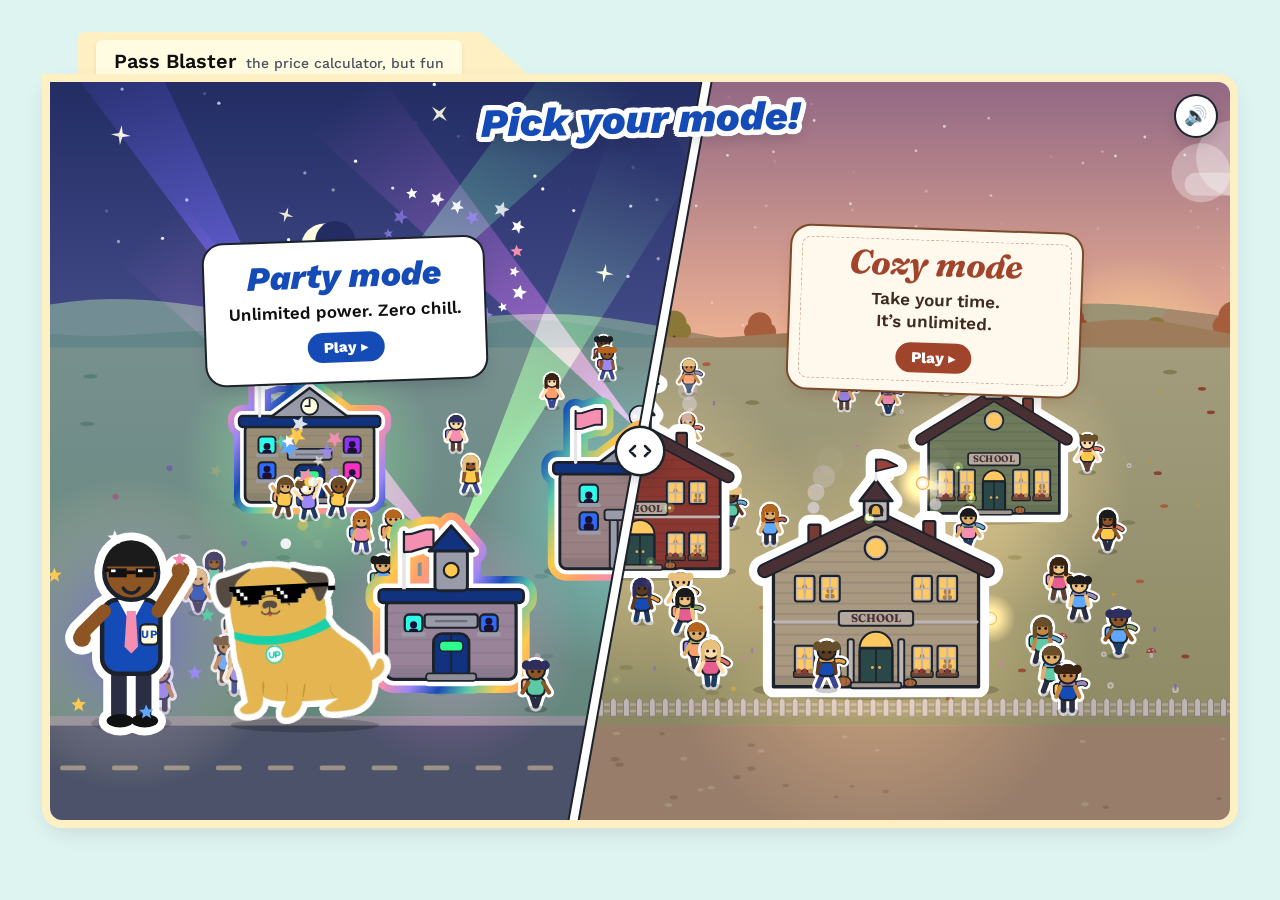
==== commit 90a4af84: "Cozy mode: wisps, a shared toast, and a slightly quicker pace - Pace sits between the last cozy pass" ====
--- a/docs/index.html
+++ b/docs/index.html
@@ -130,6 +130,8 @@
   display:block;
   touch-action:manipulation;
 }
+/* Cozy mode draws the front half of the power-up wisp's turns here, above the meter */
+.pb-screen > .pb-over{ z-index:6; pointer-events:none; }
 /* Unlimited mode: the whole frame glows and pulses on the beat */
 .pb.is-unlimited .pb-screen::after{
   content:"";
@@ -604,7 +606,6 @@
 .pb.is-cozy .pb-done-face small{ font-family:var(--pb-serif); font-weight:600; }
 .pb.is-cozy .pb-done-ring{ display:none; }
 
-.pb.is-cozy .pb-pop{ animation:pb-soft .35s ease-out; }
 .pb.is-cozy .pb-pop-tail{ background:var(--pb-paper); box-shadow:2px 2px 0 0 var(--pb-bark); }
 .pb.is-cozy .pb-pop.is-below .pb-pop-tail{ box-shadow:-2px -2px 0 0 var(--pb-bark); }
 .pb.is-cozy .pb-pop-title{ color:#3E2A20; }
@@ -617,6 +618,25 @@
 .pb.is-cozy .pb-invoice-head h3{ font-family:var(--pb-serif); }
 .pb.is-cozy .pb-line{ border-color:#EADBC2; }
 @keyframes pb-soft{ 0%{ opacity:0; } 100%{ opacity:1; } }
+
+/* Cozy cards settle in like a leaf landing, and drift up and away when they close */
+.pb.is-cozy .pb-pop{ animation:pb-settle-tilt .45s cubic-bezier(.2,.8,.3,1) both; }
+.pb.is-cozy .pb-pop.is-leaving{ animation:pb-drift-tilt .42s ease-in forwards; pointer-events:none; }
+.pb.is-cozy .pb-invoice{ animation:pb-soft .35s ease-out both; }
+.pb.is-cozy .pb-invoice .pb-invoice-card{ animation:pb-settle .45s cubic-bezier(.2,.8,.3,1) both; }
+.pb.is-cozy .pb-invoice.is-leaving{ animation:pb-fade-out .42s ease-in forwards; pointer-events:none; }
+.pb.is-cozy .pb-invoice.is-leaving .pb-invoice-card{ animation:pb-drift .42s ease-in forwards; }
+.pb.is-cozy .pb-done.is-leaving{ animation:pb-drift .42s ease-in forwards; pointer-events:none; }
+.pb.is-cozy .pb-pu.is-leaving{ pointer-events:none; }
+.pb.is-cozy .pb-pu.is-leaving .pb-orb{ animation:pb-orb-away .42s ease-in forwards; }
+.pb.is-cozy .pb-tip{ transition:opacity .35s ease, transform .35s ease, visibility 0s .35s; }
+.pb.is-cozy .pb-pu:hover .pb-tip, .pb.is-cozy .pb-pu:focus-within .pb-tip{ transition:opacity .35s ease, transform .35s ease; }
+@keyframes pb-settle-tilt{ 0%{ opacity:0; transform:translateY(8px) rotate(-3deg) scale(.96); } 100%{ opacity:1; transform:rotate(-1deg); } }
+@keyframes pb-drift-tilt{ 0%{ opacity:1; transform:rotate(-1deg); } 100%{ opacity:0; transform:translateY(-10px) rotate(1deg) scale(.97); } }
+@keyframes pb-settle{ 0%{ opacity:0; transform:translateY(10px) scale(.97); } 100%{ opacity:1; transform:none; } }
+@keyframes pb-drift{ 0%{ opacity:1; transform:none; } 100%{ opacity:0; transform:translateY(-10px) scale(.96); } }
+@keyframes pb-fade-out{ to{ opacity:0; } }
+@keyframes pb-orb-away{ 0%{ opacity:1; transform:translateX(-50%); } 100%{ opacity:0; transform:translateX(-50%) translateY(-14px) scale(.85); } }
 
 .pb-inf{ font-family:system-ui, -apple-system, "Segoe UI", sans-serif; font-weight:700; }
 .pb-sr{ position:absolute !important; width:1px; height:1px; overflow:hidden; clip:rect(0 0 0 0); white-space:nowrap; }
@@ -679,6 +699,8 @@
       <span class="pb-bar"><span class="pb-fill" id="pb-power-fill"></span></span>
       <span class="pb-meter-num" id="pb-power-num">0</span>
     </div>
+
+    <canvas class="pb-over" id="pb-over" aria-hidden="true"></canvas>
 
     <div class="pb-pu" id="pb-pu" hidden>
       <button class="pb-orb" id="pb-orb" type="button" aria-describedby="pb-tip" aria-label="UPchieve power-up from UPdog. Click to power up.">
@@ -999,7 +1021,7 @@
 // Cozy mode plays a slow lo-fi loop instead (IV-iii-ii-I sevenths, swung hats), with soft drums at night.
 var music = { on: false, next: 0, step: 0, t0: 0 };
 var STEP = 60 / 138 / 4;
-var COZY_STEP = 60 / 72 / 4;
+var COZY_STEP = 60 / 80 / 4;
 function stepLen() { return MODE === 'cozy' ? COZY_STEP : STEP; }
 var PROG = [[48, 52, 55, 60], [43, 47, 50, 55], [45, 48, 52, 57], [41, 45, 48, 53]];
 var COZY_PROG = [[53, 57, 60, 64], [52, 55, 59, 62], [50, 53, 57, 60], [48, 52, 55, 59]];
@@ -1079,7 +1101,7 @@
   wave: null,
   beat: -1,
   // Cozy mode: how gray and rainy it is (0-1), how hard the wind blows, and the leaves and fireflies it carries.
-  gloom: 0, windy: 0, cloudShift: 0, leaves: [], flies: [], bloom: null,
+  gloom: 0, windy: 0, cloudShift: 0, leaves: [], flies: [], bloom: null, charm: null, duo: null,
   W: 0, H: 0, k: 1, t: 0
 };
 
@@ -1279,7 +1301,7 @@
     if (!going && k.pause > 0) { k.pause -= dt; keep.push(k); continue; }
     var tx = going ? k.target.x : k.tx, ty = going ? k.target.y : k.ty;
     var dx = tx - k.x, dy = ty - k.y, d = Math.sqrt(dx * dx + dy * dy);
-    var sp = k.speed * S.k * (MODE === 'cozy' ? (going ? 1.6 : 0.65) : (going ? 2.6 : 1));
+    var sp = k.speed * S.k * (MODE === 'cozy' ? (going ? 2 : 0.8) : (going ? 2.6 : 1));
     k.ph += dt * (going ? 16 : 9);
     if (d < sp * dt + 1) {
       if (going) {
@@ -1307,7 +1329,7 @@
     if (s.squash > 0) s.squash = Math.max(0, s.squash - dt * 3);
     if (s.landed) return;
     if (MODE === 'cozy') {
-      s.drop += -s.drop * Math.min(1, dt * 6);
+      s.drop += -s.drop * Math.min(1, dt * 8);
       if (s.drop > -1.5) {
         s.drop = 0; s.landed = true; s.squash = 0.2;
         sfx.stamp();
@@ -1358,7 +1380,7 @@
   return false;
 }
 function updateTeachers(dt) {
-  var slow = MODE === 'cozy' ? 0.5 : 1, m = S.clock % 1440, walk = 32 * S.k * slow, drive = 150 * S.k * slow, road = S.G.roadMid;
+  var slow = MODE === 'cozy' ? 0.7 : 1, m = S.clock % 1440, walk = 32 * S.k * slow, drive = 150 * S.k * slow, road = S.G.roadMid;
   S.teachers.forEach(function (tc) {
     var s = tc.school, spot = carSpot(tc);
     tc.ph += dt * 9;
@@ -1415,7 +1437,7 @@
   if (S.parts.length > 700) S.parts.splice(0, S.parts.length - 700);
 }
 function floatText(x, y, text, style, size) {
-  var life = MODE === 'cozy' ? 2.8 : 1.3;
+  var life = MODE === 'cozy' ? 2.3 : 1.3;
   S.floats.push({ x: x, y: y, text: text, style: style || 'win', size: size || 15, life: life, max: life, rot: rand(-0.12, 0.12) });
   if (S.floats.length > 14) S.floats.shift();
 }
@@ -1425,7 +1447,7 @@
     if (p.shape === 'leaf') leafDrag(p, dt);
     return p.life > 0;
   });
-  var rise = MODE === 'cozy' ? 14 : 38;
+  var rise = MODE === 'cozy' ? 18 : 38;
   S.floats = S.floats.filter(function (f) { f.life -= dt; f.y -= rise * dt; return f.life > 0; });
   if (S.wave) { S.wave.r += S.wave.v * dt; S.wave.life -= dt; if (S.wave.life <= 0) S.wave = null; }
   S.wavelets = S.wavelets.filter(function (w) { w.r += 260 * S.k * dt; w.life -= dt; return w.life > 0; });
@@ -2237,6 +2259,7 @@
 }
 
 function render() {
+  renderOver();
   if (S.phase === 'choose') { renderChooser(); return; }
   g.save();
   g.setTransform(DPR, 0, 0, DPR, 0, 0);
@@ -2271,6 +2294,8 @@
     if (tc.state !== 'away') list.push({ y: tc.cy, k: 2, o: tc });
     if (tc.state === 'walkout' || tc.state === 'walkin') list.push({ y: tc.py, k: 3, o: tc });
   });
+  // Cozy wisps sort just in front of or just behind their school as they circle it.
+  if (cozy) S.schools.forEach(function (s) { if (s.spirit) list.push({ y: s.y + (spiritPos(s).front ? 0.05 : -0.05), k: 4, o: s }); });
   list.sort(function (a, b) { return a.y - b.y; });
   if (isParty()) S.schools.forEach(cozy ? drawCozyGlow : drawPartyLights);
   list.forEach(function (e) {
@@ -2283,14 +2308,15 @@
       drawPerson(o, o.x, ky, ksc, km);
     }
     else if (e.k === 2) drawCar(o, nt);
+    else if (e.k === 4) drawSpirit(o, nt);
     else drawPerson(o, o.px, o.py, S.k * depth(o.py) * 1.3, true);
   });
 
-  if (cozy) { drawSpirits(nt); drawBloom(); drawFlies(nt); }
+  if (cozy) { drawBloom(); drawFlies(nt); }
   drawHero();
   drawDog();
   drawRocket();
-  if (cozy) { drawRain(); drawLeaves(nt); }
+  if (cozy) { drawRain(); drawLeaves(nt); drawCharm(false); }
   if (S.toss) {
     var tt = S.toss.t, tx = lerp(S.toss.x0, S.toss.x1, tt), ty = lerp(S.toss.y0, S.toss.y1, tt) - Math.sin(tt * Math.PI) * 90 * S.k;
     starPath(tx, ty, 26 * S.k, S.t * (cozy ? 1.5 : 10)); g.lineJoin = 'round';
@@ -2735,7 +2761,7 @@
   g.restore();
 }
 
-// Leaves: a few drift by on a light breeze.
+// Leaves tumble across the meadow on the breeze, faster when a gust comes through.
 function leafShape(x, y, s, rot, flip, c) {
   g.save();
   g.translate(x, y); g.rotate(rot); g.scale(1, 0.35 + 0.65 * Math.abs(Math.sin(flip)));
@@ -2754,24 +2780,25 @@
 }
 function leafTarget() {
   if (S.phase === 'crisis' || S.phase === 'charge') return 0;
-  return reduced ? 3 : 6;
+  if (reduced) return 5;
+  return S.phase === 'build' || S.phase === 'intro' ? 10 : 15;
 }
 function spawnLeaf(anywhere) {
   S.leaves.push({
     x: anywhere ? rand(0, S.W) : rand(-40, -10), y: anywhere ? rand(0, S.G.roadTop) : rand(-20, S.G.roadTop * 0.8),
-    vx: rand(12, 24) * S.k, vy: rand(8, 16) * S.k, rot: rand(0, 6), vr: rand(-1.5, 1.5), flip: rand(0, 6),
-    c: pick(LEAVES), s: rand(4, 6.5) * S.k
+    vx: rand(20, 40) * S.k, vy: rand(8, 16) * S.k, rot: rand(0, 6), vr: rand(-3, 3), flip: rand(0, 6),
+    c: pick(LEAVES), s: rand(5, 8) * S.k
   });
 }
 function stepLeaves(dt) {
-  var want = leafTarget(), wind = (14 + S.windy * 60) * S.k, eddy = 12 * S.k;
-  if (S.leaves.length < want && Math.random() < dt * 2) spawnLeaf(!S.leaves.length);
+  var want = leafTarget(), wind = (26 + S.windy * 150) * S.k, eddy = 20 * S.k;
+  if (S.leaves.length < want && Math.random() < dt * 3) spawnLeaf(!S.leaves.length);
   S.leaves = S.leaves.filter(function (l) {
     var a = Math.sin(l.x * 0.005 + S.t * 0.3) * Math.cos(l.y * 0.007 - S.t * 0.22) * Math.PI * 2;
     var tx = wind + Math.cos(a) * eddy, ty = 12 * S.k + Math.sin(a) * eddy, e = Math.min(1, dt);
     l.vx += (tx - l.vx) * e; l.vy += (ty - l.vy) * e;
     l.x += l.vx * dt; l.y += l.vy * dt;
-    l.rot += l.vr * dt; l.flip += dt * 1.8;
+    l.rot += l.vr * dt * (1 + S.windy * 3); l.flip += dt * (3 + S.windy * 8);
     if (l.x > S.W + 30 || l.y > S.H + 20 || l.y < -60) {
       if (S.leaves.length > want) return false;
       l.x = rand(-40, -10); l.y = rand(-20, S.G.roadTop * 0.8);
@@ -2787,14 +2814,22 @@
   if (p.vy > 60 * S.k) p.vy = 60 * S.k;
 }
 
-// Fireflies come out at dusk: a few, low over the meadow, blinking yellow-green on and off.
+// Fireflies come out at dusk, low over the meadow, blinking yellow-green on and off. Once a school is
+// powered, a few of them gather around it.
 function seedFlies(n) {
   for (var i = 0; i < n; i++) S.flies.push({ x: rand(0, S.W), y: rand(S.G.horizon, S.G.roadTop - 10 * S.k), ph: rand(0, 10), sp: rand(0.6, 1.3) });
 }
 function stepFlies(dt) {
   var top = S.G.horizon - 20 * S.k, bottom = S.G.roadTop - 8 * S.k;
+  S.flies = S.flies.filter(function (f) { return !f.home || !f.home.dead; });
   S.flies.forEach(function (f) {
     var t = S.t * f.sp * 0.6 + f.ph;
+    if (f.home) {
+      var s = f.home, d = dims(s);
+      var tx = s.x + f.ox * d.w * s.sc * 0.75 + Math.cos(t * 0.9) * 12 * S.k, ty = s.y - f.oy * d.h * s.sc + Math.sin(t * 1.2) * 9 * S.k;
+      f.x += (tx - f.x) * Math.min(1, dt * 1.2); f.y += (ty - f.y) * Math.min(1, dt * 1.2);
+      return;
+    }
     f.x += (Math.cos(t * 0.8) * 12 + Math.cos(t * 0.3 + f.ph) * 8) * S.k * dt;
     f.y += Math.sin(t * 1.1) * 9 * S.k * dt;
     if (f.x > S.W + 10) f.x = -10; else if (f.x < -10) f.x = S.W + 10;
@@ -2807,6 +2842,7 @@
   g.save();
   g.globalCompositeOperation = 'lighter';
   S.flies.forEach(function (f) {
+    if (CULL && !CULL(f.x)) return;
     var blink = Math.pow(Math.max(0, Math.sin(S.t * 1.1 * f.sp + f.ph)), 5) * night;
     if (blink < 0.02) return;
     g.globalAlpha = blink * 0.4; circle(f.x, f.y, 4.2 * S.k); g.fillStyle = '#B8F04A'; g.fill();
@@ -2815,31 +2851,61 @@
   g.restore();
 }
 
-// Caretaker spirits: after the light reaches a school, a small glowing spirit with a leaf hat drifts
-// over its roof, two leaves circling it. Now and then it floats down to a window, the window glows,
-// and a kid inside gets unstuck. It keeps doing that day and night, whether or not you click.
+// Will-o'-wisps: a warm glowing point with a soft trail behind it.
+function drawTrail(trail, r, alpha, keep) {
+  for (var i = 0; i < trail.length; i++) {
+    var q = trail[i];
+    if (keep && !keep(q)) continue;
+    var f = (i + 1) / (trail.length + 1);
+    g.globalAlpha = alpha * f * 0.6;
+    circle(q.x, q.y, r * (0.25 + 0.6 * f)); g.fillStyle = '#FFD27A'; g.fill();
+  }
+  g.globalAlpha = 1;
+}
+function drawWisp(x, y, r, alpha, boost) {
+  g.save();
+  g.globalCompositeOperation = 'lighter';
+  var R = r * (3.4 + boost), glow = g.createRadialGradient(x, y, 0, x, y, R);
+  glow.addColorStop(0, 'rgba(255,214,130,.7)'); glow.addColorStop(1, 'rgba(255,214,130,0)');
+  g.globalAlpha = alpha; g.fillStyle = glow; g.fillRect(x - R, y - R, R * 2, R * 2);
+  g.globalCompositeOperation = 'source-over';
+  circle(x, y, r); g.fillStyle = '#FFF4D6'; g.fill();
+  g.lineWidth = Math.max(1, r * 0.22); g.strokeStyle = 'rgba(232,150,50,.7)'; g.stroke();
+  circle(x, y, r * 0.45); g.fillStyle = '#FFFFFF'; g.fill();
+  g.restore();
+}
+
+// Each powered school has a wisp that circles it, passing in front and behind. Now and then it
+// dips to a window, the window glows, and a kid inside gets unstuck, day and night, whether or not
+// you click. A click sends it spiraling up and back down (or down and back up) with more energy.
 var TENDS = ['Got unstuck on fractions', 'Essay outline, sorted', 'Chemistry finally clicked', 'Ready for the quiz', 'FAFSA, filed', 'Proof makes sense now', 'Lab report, done'];
-function bless(s) {
+function bless(s, from) {
   if (s.spirit) return;
   s.blessed = true;
-  s.spirit = { ph: rand(0, 6), born: S.t, tendAt: S.t + rand(2.5, 6), tend: 0, loop: 0, fw: 0 };
+  s.spirit = { a: rand(0, 6.28), born: S.t, from: from || null, tendAt: S.t + rand(3, 6), tend: 0, swirl: 0, dir: -1, fw: 0, trail: [], lastT: 0 };
   s.ring = 1;
-  var t = spiritHome(s, S.t);
-  burst(t.x, t.y, 8, ['#FFF3C4', '#FFFFFF'], 60 * S.k, 'dot');
-}
-function spiritHome(s, t) {
-  var d = dims(s), sp = s.spirit, top = s.y - (d.h + (d.mega ? 22 : gableH(d.w) * 0.6)) * s.sc;
-  return { x: s.x + Math.sin(t * 0.32 + sp.ph) * d.w * s.sc * 0.4, y: top - (16 + Math.sin(t * 0.65 + sp.ph) * 5) * s.sc };
-}
-function spiritPos(s, t) {
-  var sp = s.spirit, p = spiritHome(s, t);
+  for (var i = 0; i < 3; i++) S.flies.push({ home: s, ox: rand(-0.7, 0.7), oy: rand(0.1, 0.9), ph: rand(0, 10), sp: rand(0.7, 1.3), x: s.x, y: s.y });
+}
+function orbitPos(s) {
+  var d = dims(s), sp = s.spirit, sc = s.sc, cy = s.y - d.h * sc * 0.5;
+  var up = sp.swirl > 0 ? Math.sin(Math.PI * (1 - sp.swirl)) * 46 * sc * sp.dir : 0;
+  return {
+    x: s.x + Math.cos(sp.a) * (d.w / 2 + 16) * sc,
+    y: cy + Math.sin(sp.a) * 10 * sc - up + Math.sin(S.t * 1.3 + sp.a * 0.3) * 3 * sc,
+    front: Math.sin(sp.a) > 0
+  };
+}
+function spiritPos(s) {
+  var sp = s.spirit, p = orbitPos(s);
   if (sp.tend > 0 && s.wins && s.wins[sp.fw]) {
     var w = winOnScreen(s, s.wins[sp.fw]), e = smooth(Math.sin(Math.PI * Math.min(1, sp.tend)) * 1.15);
-    p.x = lerp(p.x, w.x + 9 * s.sc, e); p.y = lerp(p.y, w.y - 6 * s.sc, e);
-  }
-  if (sp.loop > 0) {
-    var a = (1 - sp.loop) * Math.PI * 2;
-    p.x += Math.sin(a) * 12 * s.sc; p.y -= (1 - Math.cos(a)) * 9 * s.sc;
+    p.x = lerp(p.x, w.x + 8 * s.sc, e); p.y = lerp(p.y, w.y - 5 * s.sc, e);
+    if (e > 0.4) p.front = true;
+  }
+  var u = (S.t - sp.born) / 1.3;
+  if (sp.from && u < 1) {
+    var e2 = smooth(u);
+    p.x = lerp(sp.from.x, p.x, e2); p.y = lerp(sp.from.y, p.y, e2) - Math.sin(Math.PI * e2) * 70 * S.k; p.front = true;
   }
   return p;
 }
@@ -2848,16 +2914,23 @@
   S.schools.forEach(function (s) {
     var sp = s.spirit;
     if (!sp) return;
-    if (sp.loop > 0) sp.loop = Math.max(0, sp.loop - dt / 1.2);
-    if (s.flare > 0) s.flare = Math.max(0, s.flare - dt / 1.8);
+    sp.a += dt * (0.9 + sp.swirl * 5);
+    if (sp.swirl > 0) sp.swirl = Math.max(0, sp.swirl - dt / 1.3);
+    if (s.flare > 0) s.flare = Math.max(0, s.flare - dt / 1.6);
     if (sp.tend > 0) {
       var was = sp.tend;
-      sp.tend += dt / 3.2;
+      sp.tend += dt / 2.6;
       if (was < 0.5 && sp.tend >= 0.5) tended(s);
-      if (sp.tend >= 1) { sp.tend = 0; sp.tendAt = S.t + rand(6, 12); }
-    } else if (live && S.t >= sp.tendAt && s.wins && s.wins.length) {
+      if (sp.tend >= 1) { sp.tend = 0; sp.tendAt = S.t + rand(5, 9); }
+    } else if (live && !sp.swirl && S.t >= sp.tendAt && s.wins && s.wins.length) {
       sp.fw = (Math.random() * s.wins.length) | 0;
       sp.tend = 0.001;
+    }
+    if (S.t - sp.lastT > 0.04) {
+      sp.lastT = S.t;
+      var p = spiritPos(s);
+      sp.trail.push({ x: p.x, y: p.y });
+      if (sp.trail.length > 14) sp.trail.shift();
     }
   });
 }
@@ -2871,51 +2944,116 @@
   PART_TAG = undefined;
   if (S.phase !== 'unlimited') return;
   addDreams(0.03);
-  if (S.t - (UI.tendFloat || 0) > 4.5 && Math.random() < 0.6) {
+  if (S.t - (UI.tendFloat || 0) > 4 && Math.random() < 0.6) {
     UI.tendFloat = S.t;
     floatText(p.x, p.y - 26 * s.sc, isParty() ? clockStr(S.clock) + ' \u00b7 still helping' : '\ud83d\udca1 ' + pick(TENDS), 'tend', 14);
   }
 }
-function spiritCheer(s) { if (s.spirit) s.spirit.loop = 1; }
-function drawSpirits(nt) {
-  S.schools.forEach(function (s, idx) {
-    var sp = s.spirit;
-    if (!sp || (CULL && !CULL(s.x))) return;
-    var age = smooth((S.t - sp.born) / 1.4), k = s.sc * 1.3, p = spiritPos(s, S.t);
-    if (age <= 0) return;
-    g.save();
-    g.globalAlpha = age;
-    for (var i = 3; i >= 1; i--) {
-      var q = spiritPos(s, S.t - i * 0.14);
-      circle(q.x, q.y, (4.6 - i * 0.9) * k); g.fillStyle = 'rgba(255,244,214,' + (0.22 * (1 - i / 4)).toFixed(3) + ')'; g.fill();
-    }
-    g.globalCompositeOperation = 'lighter';
-    var R = (16 + 6 * nt + 6 * (s.flare || 0)) * k, glow = g.createRadialGradient(p.x, p.y, 0, p.x, p.y, R);
-    glow.addColorStop(0, 'rgba(255,230,170,' + (0.35 + 0.3 * nt).toFixed(3) + ')'); glow.addColorStop(1, 'rgba(255,230,170,0)');
-    g.fillStyle = glow; g.fillRect(p.x - R, p.y - R, R * 2, R * 2);
-    g.globalCompositeOperation = 'source-over';
-    circle(p.x, p.y, 5.8 * k); g.fillStyle = '#FFF9EC'; g.fill();
-    g.lineWidth = 1; g.strokeStyle = 'rgba(214,160,90,.8)'; g.stroke();
-    g.fillStyle = '#3A2A2A';
-    circle(p.x - 1.9 * k, p.y - 0.2 * k, 0.8 * k); g.fill(); circle(p.x + 1.9 * k, p.y - 0.2 * k, 0.8 * k); g.fill();
-    g.fillStyle = 'rgba(233,140,150,.55)';
-    circle(p.x - 3.4 * k, p.y + 1.4 * k, 1 * k); g.fill(); circle(p.x + 3.4 * k, p.y + 1.4 * k, 1 * k); g.fill();
-    leafShape(p.x + 0.8 * k, p.y - 6.2 * k, 3.6 * k, -0.5, 1.57, LEAVES[idx % LEAVES.length]);
-    for (var j = 0; j < 2; j++) {
-      var a = S.t * (1.1 + sp.loop * 5) + sp.ph + j * Math.PI, r = 11 * k;
-      leafShape(p.x + Math.cos(a) * r, p.y + Math.sin(a) * r * 0.45, 2.6 * k, a + 1.5, S.t * 1.4 + j, LEAVES[(idx + j + 1) % LEAVES.length]);
-    }
-    g.restore();
+function spiritCheer(s) {
+  var sp = s.spirit;
+  if (!sp) return;
+  sp.dir = -sp.dir; sp.swirl = 1; sp.tend = 0;
+}
+function drawSpirit(s, nt) {
+  var sp = s.spirit, p = spiritPos(s), k = s.sc, fade = smooth((S.t - sp.born) / 0.6), r = 4.6 * k * (p.front ? 1.1 : 0.9);
+  drawTrail(sp.trail, r, fade * (p.front ? 1 : 0.7));
+  drawWisp(p.x, p.y, r, fade * (p.front ? 1 : 0.75), nt + (s.flare || 0) + sp.swirl);
+}
+
+// The power-up: UPdog's star turns into a wisp that winds around the Tutoring bar, filling it as it
+// goes, with a few leaves tumbling after it. The half of each turn that passes in front of the bar is
+// drawn on an overlay canvas above the page's meter. When the bar is full it rises to the admin and
+// the ring of light spreads.
+function barRect() { return screenRect($('pb-power').querySelector('.pb-bar')); }
+function startCharm() {
+  var x = S.dog.x, y = S.dog.y - S.dog.w * 0.5;
+  S.charm = { stage: 0, t: 0, x: x, y: y, fx: x, fy: y, a: Math.PI, z: 1, trail: [], lt: 0 };
+}
+function charmStep(dt) {
+  var c = S.charm;
+  if (!c) return;
+  c.t += dt;
+  var b = barRect(), cy = b.y + b.h / 2, ry = b.h / 2 + 13;
+  if (c.stage === 0) {
+    var u = smooth(c.t / 0.7);
+    c.x = lerp(c.fx, b.x + 2, u); c.y = lerp(c.fy, cy - ry, u) - Math.sin(Math.PI * u) * 50 * S.k; c.z = 1;
+    if (c.t >= 0.7) { c.stage = 1; c.t = 0; }
+  } else if (c.stage === 1) {
+    var p = 1 - Math.pow(1 - Math.min(1, c.t / 2.3), 1.3);
+    S.power = p * 100;
+    c.a += dt * 9;
+    c.x = b.x + b.w * p; c.y = cy + Math.cos(c.a) * ry; c.z = Math.sin(c.a);
+    if (p >= 1) { c.stage = 2; c.t = 0; c.fx = c.x; c.fy = c.y; }
+  } else {
+    var v = smooth(c.t / 0.6);
+    c.x = lerp(c.fx, S.hero.x, v); c.y = lerp(c.fy, S.hero.y - 50 * S.hero.hs, v) - Math.sin(Math.PI * v) * 30 * S.k; c.z = 1;
+    if (c.t >= 0.6) { S.charm = null; bloom(); return; }
+  }
+  if (S.t - c.lt > 0.025) {
+    c.lt = S.t;
+    c.trail.push({ x: c.x, y: c.y, z: c.z });
+    if (c.trail.length > 14) c.trail.shift();
+  }
+}
+function drawCharm(front) {
+  var c = S.charm;
+  if (!c) return;
+  var k = clamp(S.k, 0.85, 1.2), r = 6 * k, side = function (q) { return (q.z > 0) === front; };
+  drawTrail(c.trail, r, 1, side);
+  [3, 7, 11].forEach(function (back, j) {
+    var q = c.trail[c.trail.length - 1 - back];
+    if (q && side(q)) leafShape(q.x, q.y + (j - 1) * 2 * k, 6.5 * k, S.t * 4 + j * 2, S.t * 5 + j, LEAVES[j + 1]);
   });
+  if (side(c)) drawWisp(c.x, c.y, r * (1 + 0.15 * c.z), 1, 1.2);
+}
+var og = null, overDirty = false;
+function renderOver() {
+  if (!og) og = $('pb-over').getContext('2d');
+  if (!S.charm && !overDirty) return;
+  og.setTransform(1, 0, 0, 1, 0, 0);
+  og.clearRect(0, 0, og.canvas.width, og.canvas.height);
+  overDirty = false;
+  if (!S.charm) return;
+  var main = g;
+  g = og;
+  g.setTransform(DPR, 0, 0, DPR, 0, 0);
+  drawCharm(true);
+  g = main;
+  overDirty = true;
+}
+
+// After the power-up, the admin and UPdog each get a warm mug, clink them, and raise them.
+// They clink again every so often.
+function duoPose() {
+  var D = S.duo;
+  if (!D || S.phase !== 'unlimited' || S.t < D.got) return null;
+  var c = S.t - D.clink, back = 1 - smooth((c - 2) / 0.6);
+  return { fade: smooth((S.t - D.got) / 0.4), reach: c < 0 ? 0 : toastReach(c) * back, lift: c < 0 ? 0 : toastLift(c) * back };
+}
+function duoMeet() { var h = S.hero; return { x: h.x + 43 * h.hs, y: h.y - 50 * h.hs }; }
+function stepDuo(dt) {
+  var D = S.duo;
+  if (!D || S.phase !== 'unlimited') return;
+  var c = S.t - D.clink, was = c - dt, m = duoMeet();
+  if (was < 0 && c >= 0 && S.t - D.got < 1) burst(m.x, m.y + 30 * S.k, 8, ['#FFF3C4', '#FFFFFF'], 60 * S.k, 'dot');
+  if ((was < TOAST.clink1 && c >= TOAST.clink1) || (was < TOAST.clink2 && c >= TOAST.clink2)) {
+    sfx.clink();
+    burst(m.x, m.y - 6 * S.k, 5, ['#FFFFFF', '#FFE08A'], 55 * S.k, 'dot');
+  }
+  if (was < TOAST.raise + 0.1 && c >= TOAST.raise + 0.1) {
+    for (var i = 0; i < 3; i++) S.parts.push({ x: m.x + rand(-12, 12) * S.k, y: m.y - 16 * S.k, vx: rand(-15, 15), vy: rand(-55, -35) * S.k, life: rand(1.2, 1.6), c: pick(['#E85D8F', '#F48FB1', '#FF9F6E']), s: rand(4, 5.5) * S.k, shape: 'heart', rot: 0, vr: 0, grav: -8 });
+  }
+  if (c > 3) D.clink = S.t + rand(16, 26);
 }
 
 // The power-up's ring of light: it spreads out from the admin and wakes each school as it passes.
+// Each school's wisp flies out from the admin to meet it.
 function stepBloom(dt) {
   var b = S.bloom;
   if (!b) return;
   var cx = S.hero.x, cy = S.hero.y - 40 * S.k, maxR = Math.hypot(S.W, S.H);
-  b.r += maxR / 3.2 * dt;
-  S.schools.forEach(function (s) { if (!s.spirit && Math.hypot(s.x - cx, s.y - cy) < b.r) bless(s); });
+  b.r += maxR / 2.6 * dt;
+  S.schools.forEach(function (s) { if (!s.spirit && Math.hypot(s.x - cx, s.y - cy) < b.r) bless(s, { x: cx, y: cy }); });
   if (b.r > maxR * 1.1) S.bloom = null;
 }
 function drawBloom() {
@@ -2936,15 +3074,18 @@
 // Weather and critters that tick along whenever cozy mode is on screen.
 function cozyStep(dt) {
   var gloomy = S.phase === 'crisis' || S.phase === 'charge';
-  if (gloomy) S.gloom = Math.min(1, S.gloom + dt * 0.5);
+  if (gloomy) S.gloom = Math.min(1, S.gloom + dt * 0.6);
   else if (S.bloom) S.gloom = Math.min(S.gloom, Math.max(0, 1 - S.bloom.r / Math.hypot(S.W, S.H) * 1.4));
-  else S.gloom = Math.max(0, S.gloom - dt * 0.6);
-  S.windy += (0.1 + 0.05 * Math.sin(S.t * 0.3) - S.windy) * Math.min(1, dt);
+  else S.gloom = Math.max(0, S.gloom - dt * 0.7);
+  // A light breeze with a gentle gust every half minute or so.
+  S.windy += (0.1 + 0.16 * Math.pow(Math.max(0, Math.sin(S.t * 0.22)), 3) - S.windy) * Math.min(1, dt);
   S.cloudShift += (gloomy ? 0 : 0.004) * dt + (S.bloom ? 0.03 * dt : 0);
+  if (S.phase === 'charge') charmStep(dt);
   stepBloom(dt);
   stepLeaves(dt);
   stepFlies(dt);
   stepSpirits(dt);
+  stepDuo(dt);
   S.schools.forEach(function (s) { if (s.ring > 0) s.ring = Math.max(0, s.ring - dt * 0.45); });
 }
 
@@ -2958,14 +3099,14 @@
   var r = S.rocket, sway = Math.sin(S.t * 0.8) * 3 * S.k;
   r.t += dt;
   if (r.leg === 0) {
-    var u = Math.min(1, r.t / 4.2), e = 1 - Math.pow(1 - u, 3);
+    var u = Math.min(1, r.t / 3.2), e = 1 - Math.pow(1 - u, 3);
     r.y = lerp(r.from, S.dog.y, e); r.x = S.dog.x + sway * (1 - e);
     if (u >= 1) { r.leg = 1; r.t = 0; deliver(); }
   } else if (r.leg === 1) {
     r.y = S.dog.y - Math.sin(r.t * 2.4) * 1.5;
-    if (r.t > 1.2) { r.leg = 2; r.t = 0; }
+    if (r.t > 0.7) { r.leg = 2; r.t = 0; }
   } else {
-    var v = Math.min(1, r.t / 4.5), e2 = v * v * v;
+    var v = Math.min(1, r.t / 3.4), e2 = v * v * v;
     r.y = lerp(S.dog.y, -330 * S.k, e2); r.x = S.dog.x + sway * e2;
     if (v >= 1) S.rocket = null;
   }
@@ -3035,13 +3176,34 @@
   circle(198, 168, 16); paint('#B5452E', OUTLINE, 4);
   g.restore();
 }
+function dogMug(d, w, h, P) {
+  var m = duoMeet(), hs = S.hero.hs, lean = 0.08 * P.reach * h;
+  var rx = d.x - 0.27 * w, ry = d.y - 0.52 * h;
+  var mx = lerp(lerp(rx, m.x + 4.5 * hs, P.reach), rx - 0.02 * w, P.lift), my = lerp(lerp(ry, m.y, P.reach), ry - 0.2 * h, P.lift);
+  var sx = d.x - 0.12 * w - lean, sy = d.y - 0.42 * h;
+  g.save();
+  g.globalAlpha = P.fade;
+  g.lineCap = 'round';
+  g.beginPath(); g.moveTo(sx, sy); g.lineTo(mx + 0.05 * w, my + 0.01 * w);
+  g.lineWidth = 0.13 * w + 5; g.strokeStyle = '#FFFFFF'; g.stroke();
+  g.lineWidth = 0.13 * w; g.strokeStyle = '#E4AE4E'; g.stroke();
+  g.translate(mx, my); g.scale(hs, hs);
+  mugShape(0, 0, 0.1 - 0.2 * P.reach, '#6FA8C8', 1.6, 1);
+  g.restore();
+  g.save();
+  g.globalAlpha = P.fade;
+  circle(mx + 0.05 * w, my + 0.012 * w, 0.055 * w); g.fillStyle = '#E4AE4E'; g.fill();
+  g.lineWidth = 1.2; g.strokeStyle = 'rgba(150,100,40,.55)'; g.stroke();
+  g.restore();
+}
 function drawCozyDog() {
   var d = S.dog;
   if (!d.on || !imgReady('dog')) return;
-  var w = d.w, s = w / ART_META.dog[0], h = ART_META.dog[1] * s;
+  var w = d.w, s = w / ART_META.dog[0], h = ART_META.dog[1] * s, P = duoPose();
   ellipse(d.x, d.y + 2, w * 0.42, 6 * S.k); paint('rgba(0,0,0,.2)');
   g.save();
   g.translate(d.x, d.y);
+  if (P) g.rotate(-0.08 * P.reach);
   g.scale(1, 1 + Math.sin(S.t * 1.5) * 0.01);
   g.drawImage(IMG.dog, -w / 2, -h, w, h);
   if (d.glasses > 0) {
@@ -3052,6 +3214,7 @@
     dogScarf(s, (1 - e) * 40 * S.k);
   }
   g.restore();
+  if (P) dogMug(d, w, h, P);
 }
 
 // The admin: an umbrella in the rain, a quiet float with eyes closed while the power-up settles in,
@@ -3093,12 +3256,25 @@
   g.restore();
 }
 function heroMug(skin) {
-  var sip = smooth((Math.sin(S.t * 0.6) - 0.5) / 0.5), hx = lerp(17, 14, sip), hy = lerp(-44, -62, sip);
+  var P = duoPose();
   g.strokeStyle = skin; g.lineWidth = 6;
   line(-12, -50, -16, -30);
   circle(-16, -29, 3.6); paint(skin);
+  if (!P) {
+    g.strokeStyle = skin; g.lineWidth = 6;
+    line(12, -50, 16, -30);
+    circle(16, -29, 3.6); paint(skin);
+    return;
+  }
+  var sip = smooth((Math.sin(S.t * 0.6) - 0.5) / 0.5) * (1 - P.reach);
+  var mx = lerp(lerp(lerp(22, 19, sip), 38.5, P.reach), 24, P.lift), my = lerp(lerp(lerp(-47, -65, sip), -50, P.reach), -76, P.lift);
+  var hx = mx - 5, hy = my + 3;
+  g.strokeStyle = skin; g.lineWidth = 6;
   line(12, -50, hx, hy);
-  mugShape(hx + 5, hy - 3, -0.1, '#E8A33D', 1.6, -1);
+  var a = g.globalAlpha;
+  g.globalAlpha = a * P.fade;
+  mugShape(mx, my, -0.1 + 0.2 * P.reach, '#E8A33D', 1.6, -1);
+  g.globalAlpha = a;
   circle(hx, hy, 3.8); paint(skin);
 }
 function heroHappyEyes() {
@@ -3133,7 +3309,7 @@
   g.restore();
 }
 function calmLift() {
-  var c = smooth(((S.chargeT || 0) - 0.9) / 1.6);
+  var c = smooth(((S.chargeT || 0) - 0.3) / 1.4);
   return c * 16 + Math.sin(S.t * 1.3) * 2.5 * c;
 }
 function drawCozyHero() {
@@ -3143,7 +3319,7 @@
   g.scale(h.hs, h.hs);
   ellipse(0, 0, 18 - lev * 0.3, 4); paint('rgba(0,0,0,.22)');
   if (ph === 'charge' || ph === 'unlimited') {
-    var calm = ph === 'charge' ? smooth(((S.chargeT || 0) - 0.9) / 2.4) : 0.35;
+    var calm = ph === 'charge' ? smooth(((S.chargeT || 0) - 0.3) / 2.4) : 0.35;
     var halo = g.createRadialGradient(0, -48 - lev, 6, 0, -48 - lev, 66);
     halo.addColorStop(0, 'rgba(255,214,150,' + (0.15 + 0.45 * calm).toFixed(3) + ')');
     halo.addColorStop(1, 'rgba(255,214,150,0)');
@@ -3342,7 +3518,7 @@
 function enterChooser(from) {
   S.phase = 'choose';
   S.schools = []; S.kids = []; S.parts = []; S.floats = []; S.leaves = []; S.flies = [];
-  S.gloom = 0; S.windy = 0.1; S.rainbow = 0; S.bloom = null; S.uStart = 0; S.ptr.inside = false;
+  S.gloom = 0; S.windy = 0.1; S.rainbow = 0; S.bloom = null; S.charm = null; S.duo = null; S.uStart = 0; S.ptr.inside = false;
   seedHoard(CROWD);
   DEMO.forEach(function (d) {
     var s = addSchool(d[0] * S.W, lerp(S.G.horizon, S.G.roadTop, d[1]), d[2]);
@@ -3351,7 +3527,7 @@
   PART_TAG = 'cozy';
   S.schools.forEach(function (s) { s.inside = s.need; bless(s); s.spirit.born = S.t - 5; s.ring = 0; });
   PART_TAG = undefined;
-  seedFlies(14);
+  seedFlies(20);
   S.dog.on = true; S.dog.glasses = 1;
   var over = TILT * S.H / S.W + 0.03;
   CH.split = from === 'party' ? 1 + over : from === 'cozy' ? -over : 0.5;
@@ -3471,7 +3647,7 @@
 }
 function introStep(dt) {
   S.introT += dt;
-  var u = Math.min(1, S.introT / (MODE === 'cozy' ? 1.8 : 1.1));
+  var u = Math.min(1, S.introT / (MODE === 'cozy' ? 1.4 : 1.1));
   S.clock = lerp(S.introFrom, 34 * 60, u * u * (3 - 2 * u));
   S.schools.slice().forEach(function (s) {
     if (s.vanishAt == null || S.introT < s.vanishAt) return;
@@ -3536,19 +3712,19 @@
     crisisSay: 'Kids are stuck on homework. UPdog is on the way with a power-up.',
     deliverSub: '{v} UPdog\u2019s star to bring in the tutors.',
     noPower: 'Not yet!', noPowerMain: 'Not yet!',
-    charge: 'Take a deep breath\u2026', chargeSub: 'Unlimited tutoring is settling in.',
-    unlimited: 'Unlimited insight.', unlimitedFlash: 'Unlimited insight.',
+    charge: 'Take a deep breath\u2026', chargeSub: 'Unlimited tutoring is on its way.',
+    unlimited: 'Unlimited tutoring.', unlimitedFlash: 'Unlimited tutoring.',
     unlimitedSub: 'Visit your schools whenever you like. The tutors never run out.', unlimitedFlashSub: 'Every school has a tutor looking after it now, day and night.',
     out: '4:30 PM: Teachers head home.', outSub: 'The tutors stay on.',
     night: '8:00 PM: Study night.', lateSub: 'Late-night essay help. Take your time.',
-    backSub: 'Insight left: ' + INF, nudge: 'No rush.', nudgeSub: 'The tutors are here whenever you need them.',
+    backSub: 'Tutoring left: ' + INF, nudge: 'No rush.', nudgeSub: 'The tutors are here whenever you need them.',
     build0: 'Every kid needs a place to learn.', build0Sub: '{v} anywhere in the meadow to add your district\u2019s schools.',
     buildMany: 'That\u2019s a lot of schoolhouses!', buildManySub: '{v} <em>All done</em> whenever you\u2019re ready.',
     build: 'Add all your schools.', buildSub: '{h} a schoolhouse to change its size. {v} <em>All done</em> when that\u2019s everyone.',
     settle: 'Looks like everyone\u2019s here.', settleSub: 'Take your time. Add more, or we\u2019ll carry on shortly.',
     deliver: 'UPdog is here!', orb: 'For you!', tipName: 'UPchieve tutoring',
     done: 'All done', popQ: 'How many kids learn at', copy: '+5 more just like it',
-    power: 'Insight', tab: 'the price calculator, but cozy'
+    power: 'Tutoring', tab: 'the price calculator, but cozy'
   }
 };
 function tx(key) { return TEXT[MODE][key].replace('{v}', verb()).replace('{h}', touchFirst ? 'Tap' : 'Hover over'); }
@@ -3564,6 +3740,19 @@
   $('pb-pop-copy').textContent = tx('copy');
 }
 function say(text) { $('pb-live').textContent = text; }
+// Cozy mode lets cards drift away instead of vanishing: they fade and float up a little, then hide.
+function softHide(el) {
+  if (el.hidden || el.classList.contains('is-leaving')) return;
+  if (MODE !== 'cozy' || reduced) { el.hidden = true; return; }
+  el.classList.add('is-leaving');
+  clearTimeout(el.pbLeave);
+  el.pbLeave = setTimeout(function () { el.classList.remove('is-leaving'); el.hidden = true; }, 420);
+}
+function softShow(el) {
+  clearTimeout(el.pbLeave);
+  el.classList.remove('is-leaving');
+  el.hidden = false;
+}
 function focusQuiet(el) { try { el.focus({ preventScroll: true }); } catch (e) { el.focus(); } }
 function once(key, fn) { if (!S.seen[key]) { S.seen[key] = 1; fn(); } }
 function screenRect(el) {
@@ -3646,10 +3835,10 @@
 }
 function openPop(s, how) {
   var cozy = MODE === 'cozy';
-  UI.pop = { s: s, how: how, t: 0, dur: how === 'hover' ? (cozy ? 8 : 5) : (cozy ? 7 : 4), after: null, out: 0 };
+  UI.pop = { s: s, how: how, t: 0, dur: how === 'hover' ? (cozy ? 7 : 5) : (cozy ? 6 : 4), after: null, out: 0 };
   $('pb-pop-name').textContent = s.name;
   paintChips(s);
-  $('pb-pop').hidden = false;
+  softShow($('pb-pop'));
   positionPop();
   if (how !== 'hover') cancelCountdown();
 }
@@ -3670,7 +3859,7 @@
   UI.hoverBlock = P.s;
   UI.pop = null;
   UI.inPop = false;
-  $('pb-pop').hidden = true;
+  softHide($('pb-pop'));
   if (P.how !== 'hover') S.idleBuild = 0;
 }
 function chooseSize(i) {
@@ -3692,7 +3881,7 @@
   updatePrices();
   positionPop();
   UI.pop.how = 'click';
-  UI.pop.after = MODE === 'cozy' ? 2.2 : 1.4;
+  UI.pop.after = MODE === 'cozy' ? 1.8 : 1.4;
   say(s.name + ': ' + SIZES[tierOf(s.size)].label + ' students, ' + money(priceFor(s.size)) + ' a year.');
 }
 function popStep(dt) {
@@ -3749,7 +3938,7 @@
 
 // The Done button doubles as the countdown. Cozy mode skips the countdown: after a longer pause it
 // says it'll carry on, waits a few more quiet seconds, and moves along.
-var COZY_WAIT = 4, COZY_SETTLE = 3.5;
+var COZY_WAIT = 3.2, COZY_SETTLE = 2.8;
 function paintRing(frac) { $('pb-done-ring').style.strokeDashoffset = String(289 * (1 - frac)); }
 function startCountdown() {
   UI.cdShown = 0;
@@ -3798,15 +3987,15 @@
   cancelCountdown();
   closePop();
   S.phase = 'crisis';
-  $('pb-done').hidden = true;
+  softHide($('pb-done'));
   sendEveryoneInside();
   root.classList.add('is-crisis');
   $('pb-dreams').hidden = false;
   S.dreams = 0.78;
   setStatus(tx('crisis'), tx('crisisSub'), true);
   sfx.alarm();
-  UI.rocketAt = S.t + (MODE === 'cozy' ? 2.4 : 1.6);
-  UI.sadT = MODE === 'cozy' ? 1 : 0.4;
+  UI.rocketAt = S.t + (MODE === 'cozy' ? 1.9 : 1.6);
+  UI.sadT = MODE === 'cozy' ? 0.7 : 0.4;
   UI.wiggleT = 4;
   cv.setAttribute('aria-label', tx('crisisLabel'));
   say(tx('crisisSay'));
@@ -3877,7 +4066,7 @@
 }
 function crisisStep(dt) {
   UI.sadT -= dt;
-  if (UI.sadT <= 0) { sadEvent(); UI.sadT = MODE === 'cozy' ? rand(1.4, 2.2) : rand(0.5, 0.8); }
+  if (UI.sadT <= 0) { sadEvent(); UI.sadT = MODE === 'cozy' ? rand(1.1, 1.7) : rand(0.5, 0.8); }
   if (UI.rocketAt && S.t >= UI.rocketAt) { UI.rocketAt = 0; launchRocket(); }
   var pu = $('pb-pu');
   if (!pu.hidden && MODE !== 'cozy') {
@@ -3895,36 +4084,25 @@
   S.phase = 'charge';
   S.chargeT = 0;
   root.classList.remove('is-crisis');
-  $('pb-pu').hidden = true;
+  softHide($('pb-pu'));
   S.dog.on = true;
-  S.toss = { t: 0, x0: S.dog.x - S.dog.w * 0.1, y0: S.dog.y - S.dog.w * 0.4, x1: S.hero.x, y1: S.hero.y - 50 * S.hero.hs };
   setStatus(tx('charge'), tx('chargeSub'));
   sfx.charge();
-  if (MODE === 'cozy') { say('Taking a deep breath.'); return; }
+  if (MODE === 'cozy') { startCharm(); say('Taking a deep breath.'); return; }
+  S.toss = { t: 0, x0: S.dog.x - S.dog.w * 0.1, y0: S.dog.y - S.dog.w * 0.4, x1: S.hero.x, y1: S.hero.y - 50 * S.hero.hs };
   var pw = $('pb-power'), r = screenRect(pw);
   pw.style.setProperty('--pb-dx', (S.W / 2 - (r.x + r.w * 2.2 / 2)) + 'px');
   pw.style.setProperty('--pb-dy', (S.H / 2 - (r.y + r.h / 2)) + 'px');
   pw.classList.add('is-charging');
   say('Charging the power-up.');
 }
-// Cozy mode's charge is a calm moment: the star drifts over, the admin floats up with eyes closed,
-// and Insight fills in place. Then the light spreads.
+// Cozy mode's charge is a calm moment: the admin floats up with eyes closed while UPdog's star, now a
+// wisp, winds around the Tutoring bar and fills it (see charmStep). Then the light spreads.
 function calmStep(dt) {
   S.chargeT += dt;
-  if (S.toss) {
-    S.toss.t = smooth(S.chargeT / 0.9);
-    if (S.chargeT >= 0.9) {
-      S.toss = null;
-      burst(S.hero.x, S.hero.y - 50 * S.hero.hs, 10, ['#FFE7A3', '#FFFFFF'], 70 * S.k, 'dot');
-    }
-  }
-  var t = S.chargeT - 0.9;
-  if (t <= 0) return;
-  S.power = smooth(t / 3) * 100;
-  if (Math.random() < dt * 4) {
+  if (Math.random() < dt * 3) {
     S.parts.push({ x: S.hero.x + rand(-30, 30) * S.k, y: S.hero.y - rand(20, 90) * S.k, vx: rand(-6, 6), vy: rand(-26, -14) * S.k, life: rand(1.2, 1.8), c: pick(['#FFE7A3', '#FFFFFF']), s: rand(2, 3.4) * S.k, shape: 'dot', rot: 0, vr: 0, grav: 0 });
   }
-  if (t >= 3.5) bloom();
 }
 function chargeStep(dt) {
   if (MODE === 'cozy') { calmStep(dt); return; }
@@ -3963,6 +4141,7 @@
 // and each school it reaches lights up and gets its caretaker spirit.
 function bloom() {
   S.bloom = { r: 0 };
+  S.duo = { got: S.t + 1.1, clink: S.t + 1.7 };
   sfx.boom();
   rainOff();
   S.dog.glasses = 0.001;
@@ -3981,11 +4160,11 @@
   var pu = $('pb-pu');
   pu.className = 'pb-pu is-badge';
   placePu(true);
-  pu.hidden = false;
+  softShow(pu);
   $('pb-orb').setAttribute('aria-label', 'UPchieve power-up, active. See the price.');
-  if (MODE === 'cozy') { S.flies = []; seedFlies(16); }
+  if (MODE === 'cozy') seedFlies(24);
   setStatus(tx('unlimited'), tx('unlimitedSub'));
-  flashStatus(tx('unlimitedFlash'), tx('unlimitedFlashSub'), MODE === 'cozy' ? 5200 : 3600);
+  flashStatus(tx('unlimitedFlash'), tx('unlimitedFlashSub'), MODE === 'cozy' ? 4400 : 3600);
   $('pb-clock').hidden = false;
   $('pb-again').hidden = false;
   music.on = true;
@@ -4036,9 +4215,9 @@
 }
 function unlimitedStep(dt) {
   var prev = S.clock, m = S.clock % 1440, cozy = MODE === 'cozy', school = m >= 7.5 * 60 && m < 16 * 60;
-  // Cozy days pass about three times slower.
-  S.clock += (cozy ? (school ? 20 : 11) : (school ? 60 : 30)) * dt;
-  S.rainbow = Math.min(1, S.rainbow + dt / (cozy ? 4 : 1.2));
+  // Cozy days pass a little under half as fast.
+  S.clock += (cozy ? (school ? 32 : 17) : (school ? 60 : 30)) * dt;
+  S.rainbow = Math.min(1, S.rainbow + dt / (cozy ? 2.5 : 1.2));
   if (S.dog.glasses > 0) S.dog.glasses = Math.min(1, S.dog.glasses + dt / (cozy ? 2 : 0.9));
   if (crossed(prev, S.clock, 16 * 60 + 30)) once('out', function () { flashStatus(tx('out'), tx('outSub')); });
   if (crossed(prev, S.clock, 20 * 60)) once('party', function () { flashStatus(tx('night'), 'Tutors are still online. Of course.'); });
@@ -4047,7 +4226,7 @@
   if (Math.floor(prev / 1440) % 7 !== 5 && Math.floor(S.clock / 1440) % 7 === 5) once('sat', function () { flashStatus('Saturday!', 'Still unlimited. No weekend surcharge.'); });
   updateTeachers(dt);
   S.idle += dt;
-  if (S.idle > (cozy ? 20 : 8) && S.nudges < (cozy ? 2 : 3) && !UI.flashUntil) {
+  if (S.idle > (cozy ? 15 : 8) && S.nudges < (cozy ? 2 : 3) && !UI.flashUntil) {
     S.nudges++;
     S.idle = 0;
     flashStatus(tx('nudge'), tx('nudgeSub'), cozy ? 4200 : 2800);
@@ -4118,11 +4297,11 @@
   cancelCountdown();
   closePop();
   renderInvoice();
-  $('pb-invoice').hidden = false;
+  softShow($('pb-invoice'));
   focusQuiet($('pb-inv-close'));
 }
 function closeInvoice() {
-  $('pb-invoice').hidden = true;
+  softHide($('pb-invoice'));
   S.idleBuild = 0;
   focusQuiet(cv);
 }
@@ -4164,7 +4343,7 @@
   S.dreams = 0.78; S.mult = 1; S.power = 0; S.clock = 10 * 60; S.wave = null;
   S.sessions = 0; S.combo = 0; S.nudges = 0; S.seen = {}; S.idle = 0; S.idleBuild = 0;
   S.phase = 'build';
-  S.rocket = null; S.toss = null; S.rainbow = 0; S.punch = 0; S.bloom = null;
+  S.rocket = null; S.toss = null; S.rainbow = 0; S.punch = 0; S.bloom = null; S.duo = null; S.charm = null;
   S.dog.on = false; S.dog.glasses = 0; S.dog.jumpT = null; S.hero.jumpT = null;
   UI.rocketAt = 0;
   UI.flashUntil = 0;
@@ -4307,6 +4486,9 @@
   DPR = Math.min(2, window.devicePixelRatio || 1);
   cv.width = Math.round(w * DPR);
   cv.height = Math.round(h * DPR);
+  $('pb-over').width = cv.width;
+  $('pb-over').height = cv.height;
+  overDirty = true;
   setGeometry(w, h);
   placePu(S.phase === 'unlimited');
   positionPop();
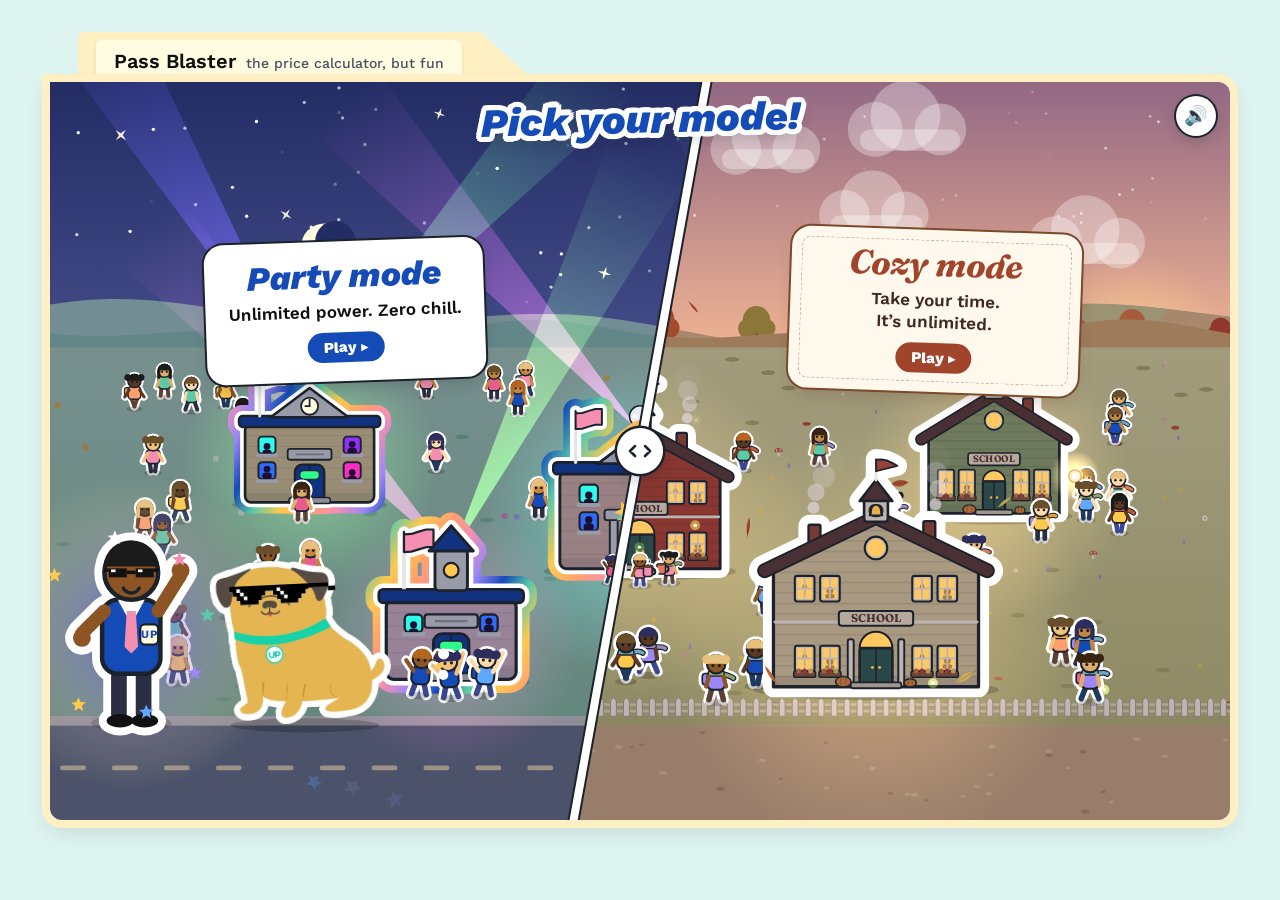
==== commit 09c0657b: "Cozy mode: UPdog carries his mug, and leaves circle powered schools - UPdog now holds his mug by the" ====
--- a/docs/index.html
+++ b/docs/index.html
@@ -2295,7 +2295,11 @@
     if (tc.state === 'walkout' || tc.state === 'walkin') list.push({ y: tc.py, k: 3, o: tc });
   });
   // Cozy wisps sort just in front of or just behind their school as they circle it.
-  if (cozy) S.schools.forEach(function (s) { if (s.spirit) list.push({ y: s.y + (spiritPos(s).front ? 0.05 : -0.05), k: 4, o: s }); });
+  if (cozy) S.schools.forEach(function (s) {
+    if (!s.spirit) return;
+    list.push({ y: s.y + (spiritPos(s).front ? 0.05 : -0.05), k: 4, o: s });
+    for (var i = 0; i < ORBIT_LEAVES; i++) list.push({ y: s.y + (leafOrbit(s, i).front ? 0.04 : -0.04), k: 5, o: s, i: i });
+  });
   list.sort(function (a, b) { return a.y - b.y; });
   if (isParty()) S.schools.forEach(cozy ? drawCozyGlow : drawPartyLights);
   list.forEach(function (e) {
@@ -2309,6 +2313,7 @@
     }
     else if (e.k === 2) drawCar(o, nt);
     else if (e.k === 4) drawSpirit(o, nt);
+    else if (e.k === 5) drawOrbitLeaf(o, e.i, nt);
     else drawPerson(o, o.px, o.py, S.k * depth(o.py) * 1.3, true);
   });
 
@@ -2882,7 +2887,7 @@
 function bless(s, from) {
   if (s.spirit) return;
   s.blessed = true;
-  s.spirit = { a: rand(0, 6.28), born: S.t, from: from || null, tendAt: S.t + rand(3, 6), tend: 0, swirl: 0, dir: -1, fw: 0, trail: [], lastT: 0 };
+  s.spirit = { a: rand(0, 6.28), la: rand(0, 6.28), born: S.t, from: from || null, tendAt: S.t + rand(3, 6), tend: 0, swirl: 0, dir: -1, fw: 0, trail: [], lastT: 0 };
   s.ring = 1;
   for (var i = 0; i < 3; i++) S.flies.push({ home: s, ox: rand(-0.7, 0.7), oy: rand(0.1, 0.9), ph: rand(0, 10), sp: rand(0.7, 1.3), x: s.x, y: s.y });
 }
@@ -2915,6 +2920,7 @@
     var sp = s.spirit;
     if (!sp) return;
     sp.a += dt * (0.9 + sp.swirl * 5);
+    sp.la += dt * (0.5 + sp.swirl * 3.5);
     if (sp.swirl > 0) sp.swirl = Math.max(0, sp.swirl - dt / 1.3);
     if (s.flare > 0) s.flare = Math.max(0, s.flare - dt / 1.6);
     if (sp.tend > 0) {
@@ -2953,6 +2959,25 @@
   var sp = s.spirit;
   if (!sp) return;
   sp.dir = -sp.dir; sp.swirl = 1; sp.tend = 0;
+}
+// A few leaves circle each powered school too, on a wider, slower loop than its wisp, passing in
+// front and behind the same way. A click sends them swirling along with the wisp.
+var ORBIT_LEAVES = 4;
+function leafOrbit(s, i) {
+  var d = dims(s), sp = s.spirit, sc = s.sc, a = sp.la + i * Math.PI * 2 / ORBIT_LEAVES;
+  var up = sp.swirl > 0 ? Math.sin(Math.PI * (1 - sp.swirl)) * 30 * sc * sp.dir : 0;
+  return {
+    x: s.x + Math.cos(a) * (d.w / 2 + 24) * sc,
+    y: s.y - d.h * sc * (0.32 + 0.12 * Math.sin(a * 2 + i)) + Math.sin(a) * 13 * sc - up,
+    front: Math.sin(a) > 0, a: a
+  };
+}
+function drawOrbitLeaf(s, i, nt) {
+  var sp = s.spirit, p = leafOrbit(s, i), fade = smooth((S.t - sp.born - 0.8) / 0.8);
+  if (fade <= 0) return;
+  g.globalAlpha = fade;
+  leafShape(p.x, p.y, 6.6 * s.sc * (p.front ? 1.1 : 0.9), p.a * 1.7 + i, S.t * 2.4 + i * 1.3, cz(LEAVES[(i + (s.id || 0)) % LEAVES.length], nt * 0.6));
+  g.globalAlpha = 1;
 }
 function drawSpirit(s, nt) {
   var sp = s.spirit, p = spiritPos(s), k = s.sc, fade = smooth((S.t - sp.born) / 0.6), r = 4.6 * k * (p.front ? 1.1 : 0.9);
@@ -3030,7 +3055,7 @@
   var c = S.t - D.clink, back = 1 - smooth((c - 2) / 0.6);
   return { fade: smooth((S.t - D.got) / 0.4), reach: c < 0 ? 0 : toastReach(c) * back, lift: c < 0 ? 0 : toastLift(c) * back };
 }
-function duoMeet() { var h = S.hero; return { x: h.x + 43 * h.hs, y: h.y - 50 * h.hs }; }
+function duoMeet() { var m = dogMugAt(-0.14); return { x: m.x - 4.5 * S.hero.hs, y: m.y }; }
 function stepDuo(dt) {
   var D = S.duo;
   if (!D || S.phase !== 'unlimited') return;
@@ -3176,25 +3201,17 @@
   circle(198, 168, 16); paint('#B5452E', OUTLINE, 4);
   g.restore();
 }
-function dogMug(d, w, h, P) {
-  var m = duoMeet(), hs = S.hero.hs, lean = 0.08 * P.reach * h;
-  var rx = d.x - 0.27 * w, ry = d.y - 0.52 * h;
-  var mx = lerp(lerp(rx, m.x + 4.5 * hs, P.reach), rx - 0.02 * w, P.lift), my = lerp(lerp(ry, m.y, P.reach), ry - 0.2 * h, P.lift);
-  var sx = d.x - 0.12 * w - lean, sy = d.y - 0.42 * h;
-  g.save();
-  g.globalAlpha = P.fade;
-  g.lineCap = 'round';
-  g.beginPath(); g.moveTo(sx, sy); g.lineTo(mx + 0.05 * w, my + 0.01 * w);
-  g.lineWidth = 0.13 * w + 5; g.strokeStyle = '#FFFFFF'; g.stroke();
-  g.lineWidth = 0.13 * w; g.strokeStyle = '#E4AE4E'; g.stroke();
-  g.translate(mx, my); g.scale(hs, hs);
-  mugShape(0, 0, 0.1 - 0.2 * P.reach, '#6FA8C8', 1.6, 1);
-  g.restore();
-  g.save();
-  g.globalAlpha = P.fade;
-  circle(mx + 0.05 * w, my + 0.012 * w, 0.055 * w); g.fillStyle = '#E4AE4E'; g.fill();
-  g.lineWidth = 1.2; g.strokeStyle = 'rgba(150,100,40,.55)'; g.stroke();
-  g.restore();
+// UPdog carries his mug by the handle in his mouth, the way dogs carry things, and leans in to clink.
+// DOG_MOUTH is where the handle sits, in the art's pixels.
+var DOG_MOUTH = [124, 116];
+function dogLean(P) { return P ? lerp(-0.14 * P.reach, 0.05, P.lift) : 0; }
+function dogMugLocal() {
+  var d = S.dog, s = d.w / ART_META.dog[0], hs = S.hero.hs;
+  return { x: (DOG_MOUTH[0] - ART_META.dog[0] / 2) * s - 4.2 * hs, y: (DOG_MOUTH[1] - ART_META.dog[1]) * s + 2.5 * hs };
+}
+function dogMugAt(rot) {
+  var d = S.dog, m = dogMugLocal(), c = Math.cos(rot), sn = Math.sin(rot);
+  return { x: d.x + m.x * c - m.y * sn, y: d.y + m.x * sn + m.y * c };
 }
 function drawCozyDog() {
   var d = S.dog;
@@ -3203,7 +3220,8 @@
   ellipse(d.x, d.y + 2, w * 0.42, 6 * S.k); paint('rgba(0,0,0,.2)');
   g.save();
   g.translate(d.x, d.y);
-  if (P) g.rotate(-0.08 * P.reach);
+  g.rotate(dogLean(P));
+  g.save();
   g.scale(1, 1 + Math.sin(S.t * 1.5) * 0.01);
   g.drawImage(IMG.dog, -w / 2, -h, w, h);
   if (d.glasses > 0) {
@@ -3214,7 +3232,14 @@
     dogScarf(s, (1 - e) * 40 * S.k);
   }
   g.restore();
-  if (P) dogMug(d, w, h, P);
+  if (P) {
+    var m = dogMugLocal();
+    g.globalAlpha = P.fade;
+    g.translate(m.x, m.y);
+    g.scale(S.hero.hs, S.hero.hs);
+    mugShape(0, 0, 0.12, '#6FA8C8', 1.4, 1);
+  }
+  g.restore();
 }
 
 // The admin: an umbrella in the rain, a quiet float with eyes closed while the power-up settles in,
@@ -3266,8 +3291,10 @@
     circle(16, -29, 3.6); paint(skin);
     return;
   }
+  // The admin steps 8 units toward UPdog to meet his mug (see drawCozyHero).
+  var hs = S.hero.hs, dm = dogMugAt(-0.14), meetX = (dm.x - 8.5 * hs - S.hero.x) / hs - 8, meetY = (dm.y - S.hero.y) / hs;
   var sip = smooth((Math.sin(S.t * 0.6) - 0.5) / 0.5) * (1 - P.reach);
-  var mx = lerp(lerp(lerp(22, 19, sip), 38.5, P.reach), 24, P.lift), my = lerp(lerp(lerp(-47, -65, sip), -50, P.reach), -76, P.lift);
+  var mx = lerp(lerp(lerp(22, 19, sip), meetX, P.reach), 24, P.lift), my = lerp(lerp(lerp(-47, -65, sip), meetY, P.reach), -76, P.lift);
   var hx = mx - 5, hy = my + 3;
   g.strokeStyle = skin; g.lineWidth = 6;
   line(12, -50, hx, hy);
@@ -3327,6 +3354,8 @@
     g.fillRect(-70, -120 - lev, 140, 150);
   }
   g.translate(0, -lev);
+  var P = ph === 'unlimited' ? duoPose() : null;
+  if (P) g.translate(8 * P.reach, 0);
   if (ph === 'charge') { STK = 7; heroMeditate(); STK = 0; heroMeditate(); }
   else { STK = 7; heroFigure(ph, S.t); STK = 0; heroFigure(ph, S.t); }
   g.restore();
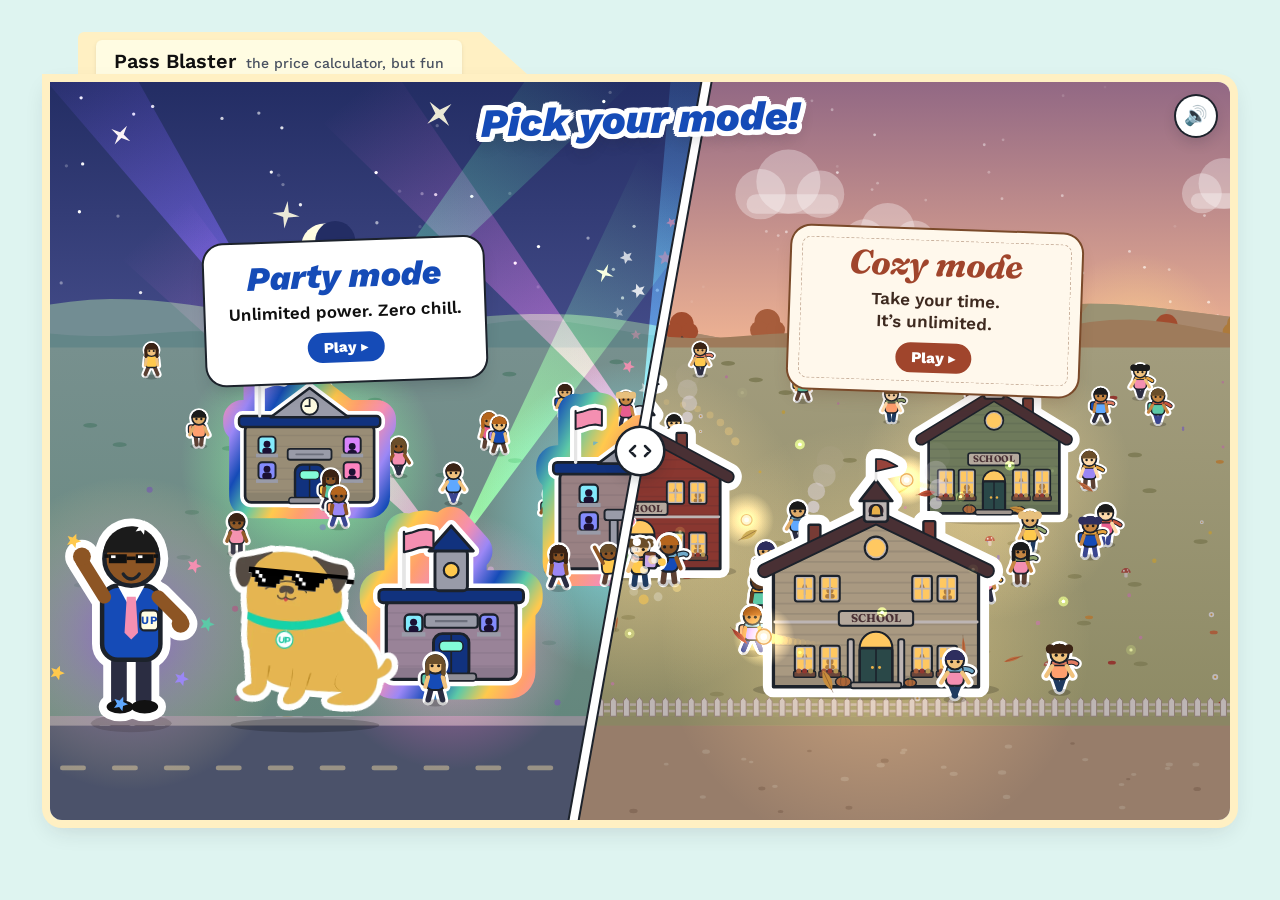
==== commit 9a2cf246: "Cozy mode: UPdog raises a real paw to clink, and tidier wisp loops - UPdog now lifts his front leg n" ====
--- a/docs/index.html
+++ b/docs/index.html
@@ -2038,6 +2038,9 @@
     circle(-20, -66, 3.5); paint(skin); circle(20, -66, 3.5); paint(skin);
   } else if (ph === 'charge') {
     line(-12, -50, -26, -54); line(12, -50, 26, -54);
+  } else if (cozy && ph !== 'unlimited') {
+    line(-12, -50, -16, -30); line(12, -50, 16, -30);
+    circle(-16, -29, 3.6); paint(skin); circle(16, -29, 3.6); paint(skin);
   } else if (ph === 'unlimited') {
     var up = beatFrac() < 0.5;
     line(-12, -50, -22, up ? -66 : -40); line(12, -50, 22, up ? -40 : -66);
@@ -2297,7 +2300,7 @@
   // Cozy wisps sort just in front of or just behind their school as they circle it.
   if (cozy) S.schools.forEach(function (s) {
     if (!s.spirit) return;
-    list.push({ y: s.y + (spiritPos(s).front ? 0.05 : -0.05), k: 4, o: s });
+    list.push({ y: s.y - 0.05, k: 4, o: s, f: false }, { y: s.y + 0.05, k: 4, o: s, f: true });
     for (var i = 0; i < ORBIT_LEAVES; i++) list.push({ y: s.y + (leafOrbit(s, i).front ? 0.04 : -0.04), k: 5, o: s, i: i });
   });
   list.sort(function (a, b) { return a.y - b.y; });
@@ -2312,7 +2315,7 @@
       drawPerson(o, o.x, ky, ksc, km);
     }
     else if (e.k === 2) drawCar(o, nt);
-    else if (e.k === 4) drawSpirit(o, nt);
+    else if (e.k === 4) drawSpirit(o, nt, e.f);
     else if (e.k === 5) drawOrbitLeaf(o, e.i, nt);
     else drawPerson(o, o.px, o.py, S.k * depth(o.py) * 1.3, true);
   });
@@ -2785,8 +2788,8 @@
 }
 function leafTarget() {
   if (S.phase === 'crisis' || S.phase === 'charge') return 0;
-  if (reduced) return 5;
-  return S.phase === 'build' || S.phase === 'intro' ? 10 : 15;
+  if (reduced) return 6;
+  return S.phase === 'build' || S.phase === 'intro' ? 14 : 22;
 }
 function spawnLeaf(anywhere) {
   S.leaves.push({
@@ -2842,8 +2845,8 @@
   });
 }
 function drawFlies(nt) {
-  if (nt < 0.25 || !S.flies.length) return;
-  var night = smooth((nt - 0.25) / 0.45);
+  if (nt < 0.15 || !S.flies.length) return;
+  var night = smooth((nt - 0.15) / 0.4);
   g.save();
   g.globalCompositeOperation = 'lighter';
   S.flies.forEach(function (f) {
@@ -2887,15 +2890,19 @@
 function bless(s, from) {
   if (s.spirit) return;
   s.blessed = true;
-  s.spirit = { a: rand(0, 6.28), la: rand(0, 6.28), born: S.t, from: from || null, tendAt: S.t + rand(3, 6), tend: 0, swirl: 0, dir: -1, fw: 0, trail: [], lastT: 0 };
+  // It starts on the front of its loop, so a wisp flying in from the admin never pops behind the school.
+  s.spirit = { a: Math.PI / 2 + rand(-0.4, 0.4), la: rand(0, 6.28), born: S.t, from: from || null, tendAt: S.t + rand(3, 6), tend: 0, swirl: 0, dir: -1, fw: 0, trail: [], lastT: 0 };
   s.ring = 1;
-  for (var i = 0; i < 3; i++) S.flies.push({ home: s, ox: rand(-0.7, 0.7), oy: rand(0.1, 0.9), ph: rand(0, 10), sp: rand(0.7, 1.3), x: s.x, y: s.y });
-}
+  for (var i = 0; i < 6; i++) S.flies.push({ home: s, ox: rand(-0.7, 0.7), oy: rand(0.1, 0.9), ph: rand(0, 10), sp: rand(0.7, 1.3), x: s.x, y: s.y });
+}
+// A click's spiral goes up past the roof and back, or down toward the doorstep and back; it never
+// dips below the school.
 function orbitPos(s) {
   var d = dims(s), sp = s.spirit, sc = s.sc, cy = s.y - d.h * sc * 0.5;
-  var up = sp.swirl > 0 ? Math.sin(Math.PI * (1 - sp.swirl)) * 46 * sc * sp.dir : 0;
+  var reach = sp.dir > 0 ? d.h * 0.5 + roofRise(s) * 0.7 : -d.h * 0.36;
+  var up = sp.swirl > 0 ? Math.sin(Math.PI * (1 - sp.swirl)) * reach * sc : 0;
   return {
-    x: s.x + Math.cos(sp.a) * (d.w / 2 + 16) * sc,
+    x: s.x + Math.cos(sp.a) * (d.w / 2 + 22) * sc,
     y: cy + Math.sin(sp.a) * 10 * sc - up + Math.sin(S.t * 1.3 + sp.a * 0.3) * 3 * sc,
     front: Math.sin(sp.a) > 0
   };
@@ -2905,7 +2912,7 @@
   if (sp.tend > 0 && s.wins && s.wins[sp.fw]) {
     var w = winOnScreen(s, s.wins[sp.fw]), e = smooth(Math.sin(Math.PI * Math.min(1, sp.tend)) * 1.15);
     p.x = lerp(p.x, w.x + 8 * s.sc, e); p.y = lerp(p.y, w.y - 5 * s.sc, e);
-    if (e > 0.4) p.front = true;
+    p.front = true;
   }
   var u = (S.t - sp.born) / 1.3;
   if (sp.from && u < 1) {
@@ -2919,7 +2926,8 @@
   S.schools.forEach(function (s) {
     var sp = s.spirit;
     if (!sp) return;
-    sp.a += dt * (0.9 + sp.swirl * 5);
+    // The loop pauses while the wisp visits a window, so it leaves from the front and comes back to it.
+    if (!sp.tend) sp.a += dt * (0.9 + sp.swirl * 5);
     sp.la += dt * (0.5 + sp.swirl * 3.5);
     if (sp.swirl > 0) sp.swirl = Math.max(0, sp.swirl - dt / 1.3);
     if (s.flare > 0) s.flare = Math.max(0, s.flare - dt / 1.6);
@@ -2928,14 +2936,14 @@
       sp.tend += dt / 2.6;
       if (was < 0.5 && sp.tend >= 0.5) tended(s);
       if (sp.tend >= 1) { sp.tend = 0; sp.tendAt = S.t + rand(5, 9); }
-    } else if (live && !sp.swirl && S.t >= sp.tendAt && s.wins && s.wins.length) {
+    } else if (live && !sp.swirl && S.t >= sp.tendAt && Math.sin(sp.a) > 0.5 && s.wins && s.wins.length) {
       sp.fw = (Math.random() * s.wins.length) | 0;
       sp.tend = 0.001;
     }
     if (S.t - sp.lastT > 0.04) {
       sp.lastT = S.t;
       var p = spiritPos(s);
-      sp.trail.push({ x: p.x, y: p.y });
+      sp.trail.push({ x: p.x, y: p.y, front: p.front });
       if (sp.trail.length > 14) sp.trail.shift();
     }
   });
@@ -2962,7 +2970,7 @@
 }
 // A few leaves circle each powered school too, on a wider, slower loop than its wisp, passing in
 // front and behind the same way. A click sends them swirling along with the wisp.
-var ORBIT_LEAVES = 4;
+var ORBIT_LEAVES = 6;
 function leafOrbit(s, i) {
   var d = dims(s), sp = s.spirit, sc = s.sc, a = sp.la + i * Math.PI * 2 / ORBIT_LEAVES;
   var up = sp.swirl > 0 ? Math.sin(Math.PI * (1 - sp.swirl)) * 30 * sc * sp.dir : 0;
@@ -2979,10 +2987,12 @@
   leafShape(p.x, p.y, 6.6 * s.sc * (p.front ? 1.1 : 0.9), p.a * 1.7 + i, S.t * 2.4 + i * 1.3, cz(LEAVES[(i + (s.id || 0)) % LEAVES.length], nt * 0.6));
   g.globalAlpha = 1;
 }
-function drawSpirit(s, nt) {
+// Each wisp is drawn in two layers, one behind its school and one in front. Each trail dot stays in
+// the layer it was in when the wisp passed, so the trail never streaks across the building.
+function drawSpirit(s, nt, front) {
   var sp = s.spirit, p = spiritPos(s), k = s.sc, fade = smooth((S.t - sp.born) / 0.6), r = 4.6 * k * (p.front ? 1.1 : 0.9);
-  drawTrail(sp.trail, r, fade * (p.front ? 1 : 0.7));
-  drawWisp(p.x, p.y, r, fade * (p.front ? 1 : 0.75), nt + (s.flare || 0) + sp.swirl);
+  drawTrail(sp.trail, r, fade * (front ? 1 : 0.7), function (q) { return q.front === front; });
+  if (p.front === front) drawWisp(p.x, p.y, r, fade * (front ? 1 : 0.75), nt + (s.flare || 0) + sp.swirl);
 }
 
 // The power-up: UPdog's star turns into a wisp that winds around the Tutoring bar, filling it as it
@@ -3047,28 +3057,33 @@
   overDirty = true;
 }
 
-// After the power-up, the admin and UPdog each get a warm mug, clink them, and raise them.
-// They clink again every so often.
+// After the power-up, the admin and UPdog each get a warm mug, reach over and clink them, and raise
+// them. The first time, a little "Cheers!" pops up; after that they clink again every so often.
+// The toast plays out DUO_SLOW times slower than the kids' toast, so it's easy to see.
+var DUO_SLOW = 1.6;
 function duoPose() {
   var D = S.duo;
   if (!D || S.phase !== 'unlimited' || S.t < D.got) return null;
-  var c = S.t - D.clink, back = 1 - smooth((c - 2) / 0.6);
-  return { fade: smooth((S.t - D.got) / 0.4), reach: c < 0 ? 0 : toastReach(c) * back, lift: c < 0 ? 0 : toastLift(c) * back };
-}
-function duoMeet() { var m = dogMugAt(-0.14); return { x: m.x - 4.5 * S.hero.hs, y: m.y }; }
+  var c = (S.t - D.clink) / DUO_SLOW, back = 1 - smooth((c - 2) / 0.6);
+  return { fade: smooth((S.t - D.got) / 0.6), reach: c < 0 ? 0 : toastReach(c) * back, lift: c < 0 ? 0 : toastLift(c) * back };
+}
+// Where the two mugs touch, in screen coordinates: just in front of UPdog, at the admin's chest height.
+function duoMeet() { var h = S.hero; return { x: h.x + 36 * h.hs, y: h.y - 41 * h.hs }; }
 function stepDuo(dt) {
   var D = S.duo;
   if (!D || S.phase !== 'unlimited') return;
-  var c = S.t - D.clink, was = c - dt, m = duoMeet();
-  if (was < 0 && c >= 0 && S.t - D.got < 1) burst(m.x, m.y + 30 * S.k, 8, ['#FFF3C4', '#FFFFFF'], 60 * S.k, 'dot');
-  if ((was < TOAST.clink1 && c >= TOAST.clink1) || (was < TOAST.clink2 && c >= TOAST.clink2)) {
+  var c = (S.t - D.clink) / DUO_SLOW, was = c - dt / DUO_SLOW, m = duoMeet();
+  var at = function (t) { return was < t && c >= t; };
+  if (S.t - dt < D.got && S.t >= D.got) burst(m.x, m.y, 8, ['#FFF3C4', '#FFFFFF'], 50 * S.k, 'dot');
+  if (at(TOAST.clink1) || at(TOAST.clink2)) {
     sfx.clink();
-    burst(m.x, m.y - 6 * S.k, 5, ['#FFFFFF', '#FFE08A'], 55 * S.k, 'dot');
-  }
-  if (was < TOAST.raise + 0.1 && c >= TOAST.raise + 0.1) {
-    for (var i = 0; i < 3; i++) S.parts.push({ x: m.x + rand(-12, 12) * S.k, y: m.y - 16 * S.k, vx: rand(-15, 15), vy: rand(-55, -35) * S.k, life: rand(1.2, 1.6), c: pick(['#E85D8F', '#F48FB1', '#FF9F6E']), s: rand(4, 5.5) * S.k, shape: 'heart', rot: 0, vr: 0, grav: -8 });
-  }
-  if (c > 3) D.clink = S.t + rand(16, 26);
+    burst(m.x, m.y - 6 * S.k, 6, ['#FFFFFF', '#FFE08A'], 60 * S.k, 'star');
+    if (!D.cheered) { D.cheered = true; floatText(m.x, m.y - 70 * S.k, 'Cheers!', 'win', 16); }
+  }
+  if (at(TOAST.raise + 0.1)) {
+    for (var i = 0; i < 4; i++) S.parts.push({ x: m.x + rand(-14, 14) * S.k, y: m.y - 20 * S.k, vx: rand(-15, 15), vy: rand(-55, -35) * S.k, life: rand(1.3, 1.8), c: pick(['#E85D8F', '#F48FB1', '#FF9F6E']), s: rand(4, 5.5) * S.k, shape: 'heart', rot: 0, vr: 0, grav: -8 });
+  }
+  if (c > 3) D.clink = S.t + rand(12, 18);
 }
 
 // The power-up's ring of light: it spreads out from the admin and wakes each school as it passes.
@@ -3201,29 +3216,78 @@
   circle(198, 168, 16); paint('#B5452E', OUTLINE, 4);
   g.restore();
 }
-// UPdog carries his mug by the handle in his mouth, the way dogs carry things, and leans in to clink.
-// DOG_MOUTH is where the handle sits, in the art's pixels.
-var DOG_MOUTH = [124, 116];
-function dogLean(P) { return P ? lerp(-0.14 * P.reach, 0.05, P.lift) : 0; }
-function dogMugLocal() {
-  var d = S.dog, s = d.w / ART_META.dog[0], hs = S.hero.hs;
-  return { x: (DOG_MOUTH[0] - ART_META.dog[0] / 2) * s - 4.2 * hs, y: (DOG_MOUTH[1] - ART_META.dog[1]) * s + 2.5 * hs };
-}
-function dogMugAt(rot) {
-  var d = S.dog, m = dogMugLocal(), c = Math.cos(rot), sn = Math.sin(rot);
-  return { x: d.x + m.x * c - m.y * sn, y: d.y + m.x * sn + m.y * c };
+// UPdog's cozy pose. The art has no raised paw, so a copy of it has the front leg nearest the admin
+// cut away (makeDogCut, once), and that leg is redrawn each frame as a two-part leg that can lift a
+// mug and reach over to clink. DOG_* points are in the art's own pixels.
+var DOG_PAD = [110, 70], DOG_SHOULDER = [70, 236], DOG_GROUND = [76, 318], DOG_REST = [42, 188], DOG_UP = [46, 160];
+var DOG_FUR = '#E5B551', DOG_EDGE = '#C9953C', DOG_BONE = 42, DOG_LEG_W = 42;
+var dogCut = null, dogLayer = null;
+function makeDogCut() {
+  var W = ART_META.dog[0], H = ART_META.dog[1], c = document.createElement('canvas'), x = c.getContext('2d');
+  c.width = W + DOG_PAD[0]; c.height = H + DOG_PAD[1];
+  x.translate(DOG_PAD[0], DOG_PAD[1]);
+  x.drawImage(IMG.dog, 0, 0);
+  // Cut the leg away below a new rounded chest line that runs into the other front leg.
+  var chest = function () { x.moveTo(30, 240); x.bezierCurveTo(58, 258, 92, 272, 108, 298); x.bezierCurveTo(114, 312, 116, 326, 118, 360); };
+  x.globalCompositeOperation = 'destination-out';
+  x.beginPath(); chest(); x.lineTo(-10, 360); x.closePath(); x.fill();
+  // Give the new edge the same white sticker border, tucked behind the fur.
+  x.globalCompositeOperation = 'destination-over';
+  x.beginPath(); chest(); x.lineWidth = 20; x.lineCap = 'round'; x.strokeStyle = '#FFFFFF'; x.stroke();
+  dogCut = c;
+  dogLayer = document.createElement('canvas');
+  dogLayer.width = c.width; dogLayer.height = c.height;
+}
+// A two-part leg from the shoulder to the paw, bending at the elbow.
+function legPath(x, tx, ty) {
+  var sx = DOG_SHOULDER[0], sy = DOG_SHOULDER[1], dx = tx - sx, dy = ty - sy;
+  var dd = Math.min(Math.hypot(dx, dy), DOG_BONE * 1.98), th = Math.atan2(dy, dx), ph = Math.acos(dd / (2 * DOG_BONE));
+  x.beginPath(); x.moveTo(sx, sy);
+  x.quadraticCurveTo(sx + Math.cos(th - ph) * DOG_BONE, sy + Math.sin(th - ph) * DOG_BONE, tx, ty);
+}
+function drawDogLayer(paw) {
+  var x = dogLayer.getContext('2d');
+  x.setTransform(1, 0, 0, 1, 0, 0);
+  x.globalCompositeOperation = 'source-over';
+  x.clearRect(0, 0, dogLayer.width, dogLayer.height);
+  x.translate(DOG_PAD[0], DOG_PAD[1]);
+  x.lineCap = 'round'; x.lineJoin = 'round';
+  legPath(x, paw[0], paw[1]); x.lineWidth = DOG_LEG_W + 3; x.strokeStyle = DOG_EDGE; x.stroke();
+  legPath(x, paw[0], paw[1]); x.lineWidth = DOG_LEG_W - 1; x.strokeStyle = DOG_FUR; x.stroke();
+  x.globalCompositeOperation = 'destination-over';
+  x.drawImage(dogCut, -DOG_PAD[0], -DOG_PAD[1]);
+  legPath(x, paw[0], paw[1]); x.lineWidth = DOG_LEG_W + 20; x.strokeStyle = '#FFFFFF'; x.stroke();
+  x.beginPath(); x.arc(paw[0], paw[1], 34, 0, Math.PI * 2); x.fillStyle = '#FFFFFF'; x.fill();
+}
+function dogToArt(wx, wy, rot) {
+  var d = S.dog, s = d.w / ART_META.dog[0], dx = wx - d.x, dy = wy - d.y, c = Math.cos(-rot), sn = Math.sin(-rot);
+  return [(dx * c - dy * sn) / s + ART_META.dog[0] / 2, (dx * sn + dy * c) / s + ART_META.dog[1]];
+}
+function dogLean(P) { return P ? -0.05 * P.reach + 0.03 * P.lift : 0; }
+// Where the lifted paw is, in art pixels. The mug sits just left of it, toward the admin.
+function dogPaw(P, rot) {
+  var m = duoMeet(), mug = dogToArt(m.x + 4.2 * S.hero.hs, m.y, rot), u = smooth(P.fade);
+  var rx = lerp(DOG_GROUND[0], DOG_REST[0], u), ry = lerp(DOG_GROUND[1], DOG_REST[1], u);
+  return [lerp(lerp(rx, mug[0] + 25, P.reach), DOG_UP[0], P.lift), lerp(lerp(ry, mug[1] + 6, P.reach), DOG_UP[1], P.lift)];
 }
 function drawCozyDog() {
   var d = S.dog;
   if (!d.on || !imgReady('dog')) return;
-  var w = d.w, s = w / ART_META.dog[0], h = ART_META.dog[1] * s, P = duoPose();
+  var w = d.w, s = w / ART_META.dog[0], h = ART_META.dog[1] * s, P = duoPose(), rot = dogLean(P), paw = null;
   ellipse(d.x, d.y + 2, w * 0.42, 6 * S.k); paint('rgba(0,0,0,.2)');
   g.save();
   g.translate(d.x, d.y);
-  g.rotate(dogLean(P));
+  g.rotate(rot);
   g.save();
   g.scale(1, 1 + Math.sin(S.t * 1.5) * 0.01);
-  g.drawImage(IMG.dog, -w / 2, -h, w, h);
+  if (P) {
+    if (!dogCut) makeDogCut();
+    paw = dogPaw(P, rot);
+    drawDogLayer(paw);
+    g.drawImage(dogLayer, -w / 2 - DOG_PAD[0] * s, -h - DOG_PAD[1] * s, dogLayer.width * s, dogLayer.height * s);
+  } else {
+    g.drawImage(IMG.dog, -w / 2, -h, w, h);
+  }
   if (d.glasses > 0) {
     var e = smooth(d.glasses);
     g.globalAlpha = e;
@@ -3232,12 +3296,19 @@
     dogScarf(s, (1 - e) * 40 * S.k);
   }
   g.restore();
-  if (P) {
-    var m = dogMugLocal();
+  if (paw) {
+    // The mug in his lifted paw, with the paw wrapped over its side.
+    var ax = -w / 2 + paw[0] * s, ay = -h + paw[1] * s;
+    g.save();
     g.globalAlpha = P.fade;
-    g.translate(m.x, m.y);
+    g.translate(ax - 25 * s, ay - 6 * s);
     g.scale(S.hero.hs, S.hero.hs);
-    mugShape(0, 0, 0.12, '#6FA8C8', 1.4, 1);
+    mugShape(0, 0, 0.08, '#6FA8C8', 1.4, 1);
+    g.restore();
+    circle(ax, ay, 23 * s); g.fillStyle = DOG_FUR; g.fill();
+    g.lineWidth = 1.2; g.strokeStyle = DOG_EDGE; g.stroke();
+    g.strokeStyle = 'rgba(150,100,40,.6)'; g.lineWidth = 1;
+    for (var t = -1; t <= 1; t++) { g.beginPath(); g.arc(ax - 13 * s, ay + t * 8 * s, 5 * s, -0.6, 0.6); g.stroke(); }
   }
   g.restore();
 }
@@ -3291,8 +3362,8 @@
     circle(16, -29, 3.6); paint(skin);
     return;
   }
-  // The admin steps 8 units toward UPdog to meet his mug (see drawCozyHero).
-  var hs = S.hero.hs, dm = dogMugAt(-0.14), meetX = (dm.x - 8.5 * hs - S.hero.x) / hs - 8, meetY = (dm.y - S.hero.y) / hs;
+  // The admin steps 3 units toward UPdog (see drawCozyHero) to meet his mug.
+  var hs = S.hero.hs, m = duoMeet(), meetX = (m.x - 4.5 * hs - S.hero.x) / hs - 3, meetY = (m.y - S.hero.y) / hs;
   var sip = smooth((Math.sin(S.t * 0.6) - 0.5) / 0.5) * (1 - P.reach);
   var mx = lerp(lerp(lerp(22, 19, sip), meetX, P.reach), 24, P.lift), my = lerp(lerp(lerp(-47, -65, sip), meetY, P.reach), -76, P.lift);
   var hx = mx - 5, hy = my + 3;
@@ -3355,7 +3426,7 @@
   }
   g.translate(0, -lev);
   var P = ph === 'unlimited' ? duoPose() : null;
-  if (P) g.translate(8 * P.reach, 0);
+  if (P) g.translate(3 * P.reach, 0);
   if (ph === 'charge') { STK = 7; heroMeditate(); STK = 0; heroMeditate(); }
   else { STK = 7; heroFigure(ph, S.t); STK = 0; heroFigure(ph, S.t); }
   g.restore();
@@ -3556,7 +3627,7 @@
   PART_TAG = 'cozy';
   S.schools.forEach(function (s) { s.inside = s.need; bless(s); s.spirit.born = S.t - 5; s.ring = 0; });
   PART_TAG = undefined;
-  seedFlies(20);
+  seedFlies(28);
   S.dog.on = true; S.dog.glasses = 1;
   var over = TILT * S.H / S.W + 0.03;
   CH.split = from === 'party' ? 1 + over : from === 'cozy' ? -over : 0.5;
@@ -4170,7 +4241,7 @@
 // and each school it reaches lights up and gets its caretaker spirit.
 function bloom() {
   S.bloom = { r: 0 };
-  S.duo = { got: S.t + 1.1, clink: S.t + 1.7 };
+  S.duo = { got: S.t + 2.2, clink: S.t + 3.2 };
   sfx.boom();
   rainOff();
   S.dog.glasses = 0.001;
@@ -4191,7 +4262,7 @@
   placePu(true);
   softShow(pu);
   $('pb-orb').setAttribute('aria-label', 'UPchieve power-up, active. See the price.');
-  if (MODE === 'cozy') seedFlies(24);
+  if (MODE === 'cozy') seedFlies(36);
   setStatus(tx('unlimited'), tx('unlimitedSub'));
   flashStatus(tx('unlimitedFlash'), tx('unlimitedFlashSub'), MODE === 'cozy' ? 4400 : 3600);
   $('pb-clock').hidden = false;
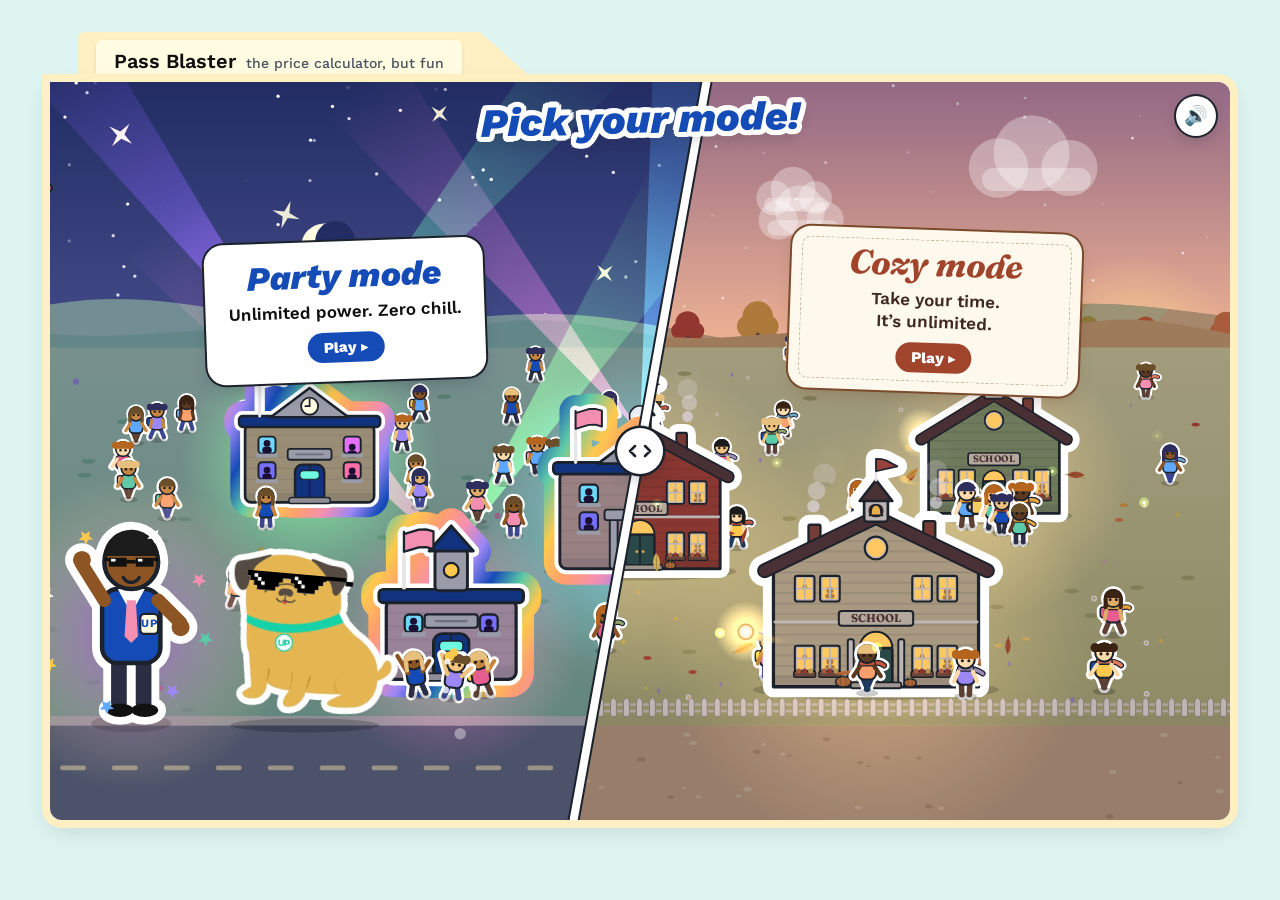
==== commit 78f8ce56: "Cozy mode: upright UPdog holds his mug in his paws, and a quicker size picker UPdog now sits up in c" ====
--- a/docs/index.html
+++ b/docs/index.html
@@ -3068,7 +3068,7 @@
   return { fade: smooth((S.t - D.got) / 0.6), reach: c < 0 ? 0 : toastReach(c) * back, lift: c < 0 ? 0 : toastLift(c) * back };
 }
 // Where the two mugs touch, in screen coordinates: just in front of UPdog, at the admin's chest height.
-function duoMeet() { var h = S.hero; return { x: h.x + 36 * h.hs, y: h.y - 41 * h.hs }; }
+function duoMeet() { var h = S.hero; return { x: h.x + 38 * h.hs, y: h.y - 41 * h.hs }; }
 function stepDuo(dt) {
   var D = S.duo;
   if (!D || S.phase !== 'unlimited') return;
@@ -3199,117 +3199,154 @@
   g.lineWidth = width + 1.4; g.strokeStyle = OUTLINE; g.stroke();
   g.lineWidth = width; g.strokeStyle = c; g.stroke();
 }
-// UPdog's cozy look: a striped scarf that settles onto his collar when the light comes in.
-function dogScarf(s, drop) {
+// UPdog's cozy pose: sitting up, made once from the power-up art (makeUpright) with the star taken out,
+// so he matches the power-up he just delivered. His front paws are drawn each frame, so he can hold
+// a mug, sip from it, and reach over to clink. UP_* points are in the star art's own pixels.
+var UP_PAD = 16, UP_FUR = '#E5B551', UP_EDGE = '#C48E34', UP_MUG = 2.1;
+var UP_NEAR = [138, 252], UP_FAR = [266, 262];                  // shoulders: nearest the admin, and the other
+var UP_HOLD = [200, 290], UP_SIP = [200, 226], UP_LIFT = [96, 186], UP_REST = [250, 322];
+var UP_PAWS = [[185, 304], [216, 304]];                         // empty paws, together at his chest
+var upright = null;
+function makeUpright() {
+  var im = IMG.star, W = im.naturalWidth, H = im.naturalHeight, P = UP_PAD;
+  var a = document.createElement('canvas'), x = a.getContext('2d');
+  a.width = W + P * 2; a.height = H + P * 2;
+  x.drawImage(im, P, P);
+  var d;
+  try { d = x.getImageData(0, 0, a.width, a.height); } catch (e) { upright = a; return; }
+  var p = d.data, fur = [229, 181, 81];
+  for (var i = 0; i < p.length; i += 4) {
+    if (p[i + 3] < 8) continue;
+    var r = p[i], gr = p[i + 1], b = p[i + 2], px = (i / 4) % a.width - P, py = Math.floor(i / 4 / a.width) - P;
+    var mx = Math.max(r, gr, b), mn = Math.min(r, gr, b);
+    // The logo in the corner goes.
+    if (py < 206 && px < 240 && gr > 150 && b > 120 && r < 170) { p[i + 3] = 0; continue; }
+    // The old white border goes (a fresh one is drawn below), keeping only its soft inner edge as fur.
+    if (mn > 150 && mx - mn < 90 && b > 120) {
+      var wt = Math.min(1, (b - 90) / 150);
+      p[i + 3] = Math.round(p[i + 3] * (1 - wt));
+      p[i] = fur[0]; p[i + 1] = fur[1]; p[i + 2] = fur[2];
+      if (!(px > 95 && py > 88) || p[i + 3] < 40) p[i + 3] = 0;
+      continue;
+    }
+    // The star's yellows become fur.
+    if (r > 222 && gr > 181 && b < 150) {
+      var t = Math.min(1, (gr - 181) / 9);
+      p[i] = Math.round(r + (fur[0] - r) * t); p[i + 1] = Math.round(gr + (fur[1] - gr) * t); p[i + 2] = Math.round(b + (fur[2] - b) * t);
+    }
+  }
+  x.putImageData(d, 0, 0);
+  // The star hid the front of his collar; finish it under his chin.
+  x.globalCompositeOperation = 'source-atop';
+  x.translate(P, P);
+  x.beginPath(); x.moveTo(100, 222); x.quadraticCurveTo(196, 276, 270, 245);
+  x.lineWidth = 23; x.strokeStyle = '#14D1A6'; x.stroke();
+  x.setTransform(1, 0, 0, 1, 0, 0);
+  x.globalCompositeOperation = 'source-over';
+  var o = document.createElement('canvas'), y = o.getContext('2d');
+  o.width = a.width; o.height = a.height;
+  for (var k = 0; k < 24; k++) { var an = k / 24 * Math.PI * 2; y.drawImage(a, Math.cos(an) * 9, Math.sin(an) * 9); }
+  y.globalCompositeOperation = 'source-in'; y.fillStyle = '#FFFFFF'; y.fillRect(0, 0, o.width, o.height);
+  y.globalCompositeOperation = 'source-over'; y.drawImage(a, 0, 0);
+  upright = o;
+}
+// His striped scarf, drawn over the collar and settling into place when the light comes in.
+function uprightScarf(drop) {
   g.save();
-  g.translate(0, -drop / s);
+  g.translate(0, -drop);
   g.lineCap = 'round'; g.lineJoin = 'round';
   var w1 = Math.sin(S.t * 2.2) * 8, w2 = Math.sin(S.t * 2.2 + 1.3) * 12;
-  g.beginPath(); g.moveTo(196, 166); g.bezierCurveTo(240, 176 + w1, 285, 150 + w2, 340, 176 + w2);
+  g.beginPath(); g.moveTo(278, 252); g.bezierCurveTo(318, 262 + w1, 356, 244 + w2, 404, 272 + w2);
   g.lineWidth = 30; g.strokeStyle = OUTLINE; g.stroke();
   g.lineWidth = 24; g.strokeStyle = '#C8553D'; g.stroke();
   g.lineWidth = 5; g.strokeStyle = '#F6E7CF'; g.setLineDash([9, 20]); g.stroke(); g.setLineDash([]);
-  g.beginPath(); g.moveTo(44, 156); g.quadraticCurveTo(148, 194, 258, 138);
+  g.beginPath(); g.moveTo(104, 220); g.quadraticCurveTo(200, 280, 334, 222);
   g.lineWidth = 34; g.strokeStyle = OUTLINE; g.stroke();
   g.lineWidth = 28; g.strokeStyle = '#C8553D'; g.stroke();
   g.lineWidth = 6; g.strokeStyle = '#F6E7CF'; g.setLineDash([10, 22]); g.stroke(); g.setLineDash([]);
-  circle(198, 168, 16); paint('#B5452E', OUTLINE, 4);
+  circle(278, 250, 16); paint('#B5452E', OUTLINE, 4);
   g.restore();
 }
-// UPdog's cozy pose. The art has no raised paw, so a copy of it has the front leg nearest the admin
-// cut away (makeDogCut, once), and that leg is redrawn each frame as a two-part leg that can lift a
-// mug and reach over to clink. DOG_* points are in the art's own pixels.
-var DOG_PAD = [110, 70], DOG_SHOULDER = [70, 236], DOG_GROUND = [76, 318], DOG_REST = [42, 188], DOG_UP = [46, 160];
-var DOG_FUR = '#E5B551', DOG_EDGE = '#C9953C', DOG_BONE = 42, DOG_LEG_W = 42;
-var dogCut = null, dogLayer = null;
-function makeDogCut() {
-  var W = ART_META.dog[0], H = ART_META.dog[1], c = document.createElement('canvas'), x = c.getContext('2d');
-  c.width = W + DOG_PAD[0]; c.height = H + DOG_PAD[1];
-  x.translate(DOG_PAD[0], DOG_PAD[1]);
-  x.drawImage(IMG.dog, 0, 0);
-  // Cut the leg away below a new rounded chest line that runs into the other front leg.
-  var chest = function () { x.moveTo(30, 240); x.bezierCurveTo(58, 258, 92, 272, 108, 298); x.bezierCurveTo(114, 312, 116, 326, 118, 360); };
-  x.globalCompositeOperation = 'destination-out';
-  x.beginPath(); chest(); x.lineTo(-10, 360); x.closePath(); x.fill();
-  // Give the new edge the same white sticker border, tucked behind the fur.
-  x.globalCompositeOperation = 'destination-over';
-  x.beginPath(); chest(); x.lineWidth = 20; x.lineCap = 'round'; x.strokeStyle = '#FFFFFF'; x.stroke();
-  dogCut = c;
-  dogLayer = document.createElement('canvas');
-  dogLayer.width = c.width; dogLayer.height = c.height;
-}
-// A two-part leg from the shoulder to the paw, bending at the elbow.
-function legPath(x, tx, ty) {
-  var sx = DOG_SHOULDER[0], sy = DOG_SHOULDER[1], dx = tx - sx, dy = ty - sy;
-  var dd = Math.min(Math.hypot(dx, dy), DOG_BONE * 1.98), th = Math.atan2(dy, dx), ph = Math.acos(dd / (2 * DOG_BONE));
-  x.beginPath(); x.moveTo(sx, sy);
-  x.quadraticCurveTo(sx + Math.cos(th - ph) * DOG_BONE, sy + Math.sin(th - ph) * DOG_BONE, tx, ty);
-}
-function drawDogLayer(paw) {
-  var x = dogLayer.getContext('2d');
-  x.setTransform(1, 0, 0, 1, 0, 0);
-  x.globalCompositeOperation = 'source-over';
-  x.clearRect(0, 0, dogLayer.width, dogLayer.height);
-  x.translate(DOG_PAD[0], DOG_PAD[1]);
-  x.lineCap = 'round'; x.lineJoin = 'round';
-  legPath(x, paw[0], paw[1]); x.lineWidth = DOG_LEG_W + 3; x.strokeStyle = DOG_EDGE; x.stroke();
-  legPath(x, paw[0], paw[1]); x.lineWidth = DOG_LEG_W - 1; x.strokeStyle = DOG_FUR; x.stroke();
-  x.globalCompositeOperation = 'destination-over';
-  x.drawImage(dogCut, -DOG_PAD[0], -DOG_PAD[1]);
-  legPath(x, paw[0], paw[1]); x.lineWidth = DOG_LEG_W + 20; x.strokeStyle = '#FFFFFF'; x.stroke();
-  x.beginPath(); x.arc(paw[0], paw[1], 34, 0, Math.PI * 2); x.fillStyle = '#FFFFFF'; x.fill();
-}
-function dogToArt(wx, wy, rot) {
-  var d = S.dog, s = d.w / ART_META.dog[0], dx = wx - d.x, dy = wy - d.y, c = Math.cos(-rot), sn = Math.sin(-rot);
-  return [(dx * c - dy * sn) / s + ART_META.dog[0] / 2, (dx * sn + dy * c) / s + ART_META.dog[1]];
-}
-function dogLean(P) { return P ? -0.05 * P.reach + 0.03 * P.lift : 0; }
-// Where the lifted paw is, in art pixels. The mug sits just left of it, toward the admin.
-function dogPaw(P, rot) {
-  var m = duoMeet(), mug = dogToArt(m.x + 4.2 * S.hero.hs, m.y, rot), u = smooth(P.fade);
-  var rx = lerp(DOG_GROUND[0], DOG_REST[0], u), ry = lerp(DOG_GROUND[1], DOG_REST[1], u);
-  return [lerp(lerp(rx, mug[0] + 25, P.reach), DOG_UP[0], P.lift), lerp(lerp(ry, mug[1] + 6, P.reach), DOG_UP[1], P.lift)];
-}
+// A front leg from the shoulder to the paw, with a soft elbow that hangs a little.
+function armPath(sh, pw) {
+  g.beginPath(); g.moveTo(sh[0], sh[1]);
+  g.quadraticCurveTo((sh[0] + pw[0]) / 2, (sh[1] + pw[1]) / 2 + 10, pw[0], pw[1]);
+}
+function dogArm(sh, pw, w, pass) {
+  var ang = Math.atan2(pw[1] - sh[1], pw[0] - sh[0]);
+  g.lineCap = 'round';
+  if (pass === 'border') {
+    armPath(sh, pw); g.lineWidth = w + 18; g.strokeStyle = '#FFFFFF'; g.stroke();
+    g.beginPath(); g.ellipse(pw[0], pw[1], 15 + 9, 13 + 9, ang, 0, Math.PI * 2); g.fillStyle = '#FFFFFF'; g.fill();
+    return;
+  }
+  armPath(sh, pw); g.lineWidth = w + 5; g.strokeStyle = UP_EDGE; g.stroke();
+  armPath(sh, pw); g.lineWidth = w; g.strokeStyle = UP_FUR; g.stroke();
+  // The leg grows out of his chest: no edge where it meets the body.
+  circle(sh[0], sh[1], w / 2 + 4); g.fillStyle = UP_FUR; g.fill();
+  g.beginPath(); g.ellipse(pw[0], pw[1], 15, 13, ang, 0, Math.PI * 2);
+  g.fillStyle = UP_FUR; g.fill(); g.lineWidth = 2.5; g.strokeStyle = UP_EDGE; g.stroke();
+  // Toes, curled over whatever the paw is holding.
+  g.save(); g.translate(pw[0], pw[1]); g.rotate(ang);
+  g.strokeStyle = 'rgba(150,100,40,.6)'; g.lineWidth = 2;
+  for (var t = -1; t <= 1; t += 2) { g.beginPath(); g.moveTo(7, t * 4.3); g.lineTo(14, t * 4.8); g.stroke(); }
+  g.restore();
+}
+// Screen point to the upright art's pixels, for a dog leaning by rot.
+function uprightArt(wx, wy, rot, s) {
+  var d = S.dog, dx = wx - d.x, dy = wy - d.y, c = Math.cos(-rot), sn = Math.sin(-rot);
+  return [(dx * c - dy * sn) / s + ART_META.star[0] / 2, (dx * sn + dy * c) / s + ART_META.star[1]];
+}
+function lerp2(a, b, t) { return [lerp(a[0], b[0], t), lerp(a[1], b[1], t)]; }
+function add2(a, b) { return [a[0] + b[0], a[1] + b[1]]; }
+// Where his mug and paws are this frame: mug held in both paws at his chest, now and then a sip; for
+// the toast, the near paw carries it over to the admin's mug and then raises it to you.
+function uprightPose(P, rot, s) {
+  if (!P) return { near: UP_PAWS[0], far: UP_PAWS[1], mug: null };
+  var u = smooth(P.fade), hs = S.hero.hs, m = duoMeet();
+  var meet = uprightArt(m.x + 2.8 * UP_MUG * hs, m.y, rot, s);
+  var sip = smooth((Math.sin(S.t * 0.55 + 2.2) - 0.55) / 0.45) * (1 - P.reach) * u;
+  var mug = lerp2(lerp2(lerp2(UP_HOLD, UP_SIP, sip), meet, P.reach), UP_LIFT, P.lift);
+  var near = add2(mug, lerp2([-22, 14], [24, 10], P.reach));
+  var far = lerp2(add2(mug, [24, 12]), UP_REST, P.reach);
+  return { near: lerp2(UP_PAWS[0], near, u), far: lerp2(UP_PAWS[1], far, u), mug: mug, fade: P.fade };
+}
+function dogLean(P) { return P ? -0.06 * P.reach * (1 - 0.4 * P.lift) : 0; }
 function drawCozyDog() {
   var d = S.dog;
-  if (!d.on || !imgReady('dog')) return;
-  var w = d.w, s = w / ART_META.dog[0], h = ART_META.dog[1] * s, P = duoPose(), rot = dogLean(P), paw = null;
-  ellipse(d.x, d.y + 2, w * 0.42, 6 * S.k); paint('rgba(0,0,0,.2)');
+  if (!d.on || !imgReady('star')) return;
+  if (!upright) makeUpright();
+  // Same size and spot as the power-up he came in, so the swap is seamless.
+  var AW = ART_META.star[0], AH = ART_META.star[1], s = d.w * 1.25 / AW, P = duoPose(), rot = dogLean(P);
+  var pose = uprightPose(P, rot, s), mugK = UP_MUG * S.hero.hs / s;
+  ellipse(d.x, d.y + 2, d.w * 0.44, 6 * S.k); paint('rgba(0,0,0,.2)');
   g.save();
   g.translate(d.x, d.y);
   g.rotate(rot);
-  g.save();
-  g.scale(1, 1 + Math.sin(S.t * 1.5) * 0.01);
-  if (P) {
-    if (!dogCut) makeDogCut();
-    paw = dogPaw(P, rot);
-    drawDogLayer(paw);
-    g.drawImage(dogLayer, -w / 2 - DOG_PAD[0] * s, -h - DOG_PAD[1] * s, dogLayer.width * s, dogLayer.height * s);
-  } else {
-    g.drawImage(IMG.dog, -w / 2, -h, w, h);
-  }
+  g.scale(s, s * (1 + Math.sin(S.t * 1.5) * 0.008));
+  g.translate(-AW / 2, -AH);
+  var mug = function () {
+    g.save();
+    g.translate(pose.mug[0], pose.mug[1]);
+    g.scale(mugK / UP_MUG, mugK / UP_MUG);
+    mugShape(0, 0, 0, '#6FA8C8', UP_MUG, 1);
+    g.restore();
+  };
+  // The white sticker border for his paws and mug goes first, so it only shows outside his outline.
+  dogArm(UP_FAR, pose.far, 31, 'border');
+  dogArm(UP_NEAR, pose.near, 33, 'border');
+  var a0 = g.globalAlpha;
+  if (pose.mug) { g.globalAlpha = a0 * pose.fade; STK = 18 / mugK; mug(); STK = 0; g.globalAlpha = a0; }
+  g.drawImage(upright, -UP_PAD, -UP_PAD);
   if (d.glasses > 0) {
     var e = smooth(d.glasses);
-    g.globalAlpha = e;
-    g.scale(s, s);
-    g.translate(-ART_META.dog[0] / 2, -ART_META.dog[1]);
-    dogScarf(s, (1 - e) * 40 * S.k);
-  }
-  g.restore();
-  if (paw) {
-    // The mug in his lifted paw, with the paw wrapped over its side.
-    var ax = -w / 2 + paw[0] * s, ay = -h + paw[1] * s;
-    g.save();
-    g.globalAlpha = P.fade;
-    g.translate(ax - 25 * s, ay - 6 * s);
-    g.scale(S.hero.hs, S.hero.hs);
-    mugShape(0, 0, 0.08, '#6FA8C8', 1.4, 1);
-    g.restore();
-    circle(ax, ay, 23 * s); g.fillStyle = DOG_FUR; g.fill();
-    g.lineWidth = 1.2; g.strokeStyle = DOG_EDGE; g.stroke();
-    g.strokeStyle = 'rgba(150,100,40,.6)'; g.lineWidth = 1;
-    for (var t = -1; t <= 1; t++) { g.beginPath(); g.arc(ax - 13 * s, ay + t * 8 * s, 5 * s, -0.6, 0.6); g.stroke(); }
-  }
+    g.globalAlpha = a0 * e;
+    uprightScarf((1 - e) * 40 * S.k / s);
+    g.globalAlpha = a0;
+  }
+  if (pose.mug) { g.globalAlpha = a0 * pose.fade; mug(); g.globalAlpha = a0; }
+  dogArm(UP_FAR, pose.far, 31);
+  dogArm(UP_NEAR, pose.near, 33);
   g.restore();
 }
 
@@ -3935,7 +3972,7 @@
 }
 function openPop(s, how) {
   var cozy = MODE === 'cozy';
-  UI.pop = { s: s, how: how, t: 0, dur: how === 'hover' ? (cozy ? 7 : 5) : (cozy ? 6 : 4), after: null, out: 0 };
+  UI.pop = { s: s, how: how, t: 0, dur: how === 'hover' ? (cozy ? 4.5 : 5) : 4, after: null, out: 0 };
   $('pb-pop-name').textContent = s.name;
   paintChips(s);
   softShow($('pb-pop'));
@@ -3981,7 +4018,7 @@
   updatePrices();
   positionPop();
   UI.pop.how = 'click';
-  UI.pop.after = MODE === 'cozy' ? 1.8 : 1.4;
+  UI.pop.after = UI.pop.afterDur = MODE === 'cozy' ? 1.1 : 1.4;
   say(s.name + ': ' + SIZES[tierOf(s.size)].label + ' students, ' + money(priceFor(s.size)) + ' a year.');
 }
 function popStep(dt) {
@@ -3998,9 +4035,9 @@
     var r = srect(P.s), p = S.ptr;
     var near = p.inside && p.x > r.x - 30 && p.x < r.x + r.w + 30 && p.y > r.y - 30 && p.y < P.s.y + 30;
     P.out = near ? 0 : P.out + dt;
-    if (P.out > (MODE === 'cozy' ? 0.8 : 0.35)) { closePop(); return; }
-  }
-  $('pb-pop-timer').style.transform = 'scaleX(' + (P.after != null ? P.after / 1.4 : 1 - P.t / P.dur) + ')';
+    if (P.out > (MODE === 'cozy' ? 0.45 : 0.35)) { closePop(); return; }
+  }
+  $('pb-pop-timer').style.transform = 'scaleX(' + (P.after != null ? P.after / P.afterDur : 1 - P.t / P.dur) + ')';
 }
 function hoverStep(dt) {
   if (!S.ptr.mouse || !S.ptr.inside || UI.drag) { UI.hoverS = null; return; }
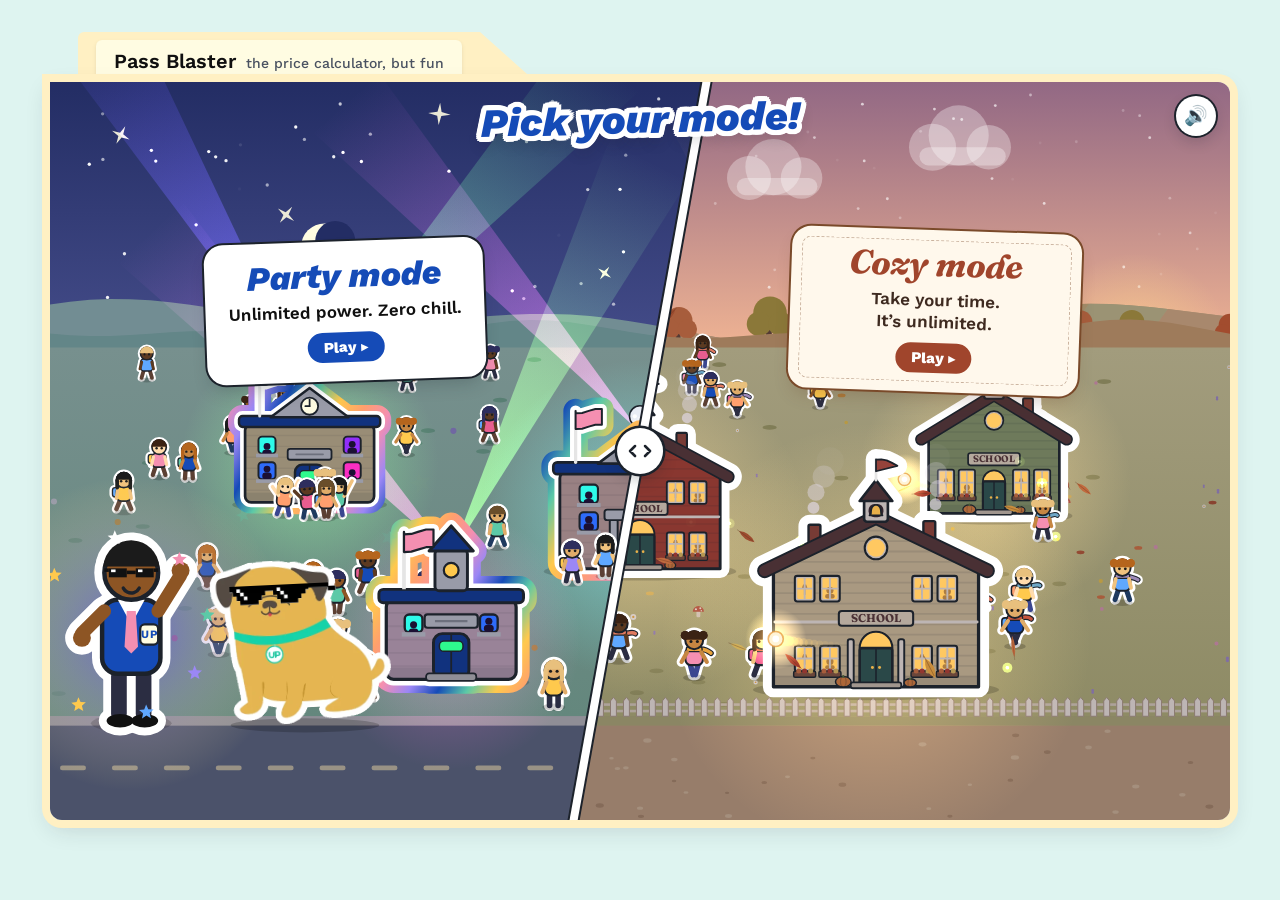
==== commit 8f7dc5c8: "Cozy mode: drop the falling sparkles when kids clink mugs They fell with gravity and read as spilled" ====
--- a/docs/index.html
+++ b/docs/index.html
@@ -3528,10 +3528,7 @@
   if (!chooser && MODE !== 'cozy') return;
   PART_TAG = chooser ? 'cozy' : undefined;
   var m = toastPoint(k.target);
-  if (at(TOAST.clink1) || at(TOAST.clink2)) {
-    if (!chooser) sfx.clink();
-    burst(m.x, m.y - 6 * S.k, 4, ['#FFFFFF', '#FFE08A'], 50 * S.k, 'dot');
-  }
+  if (!chooser && (at(TOAST.clink1) || at(TOAST.clink2))) sfx.clink();
   if (at(TOAST.raise + 0.1)) {
     for (var i = 0; i < 3; i++) {
       S.parts.push({ x: m.x + rand(-14, 14) * S.k, y: m.y, vx: rand(-15, 15), vy: rand(-60, -35) * S.k, life: rand(1.2, 1.6), c: pick(['#E85D8F', '#F48FB1', '#FF9F6E']), s: rand(3.5, 5) * S.k, shape: 'heart', rot: 0, vr: 0, grav: -8, only: PART_TAG });
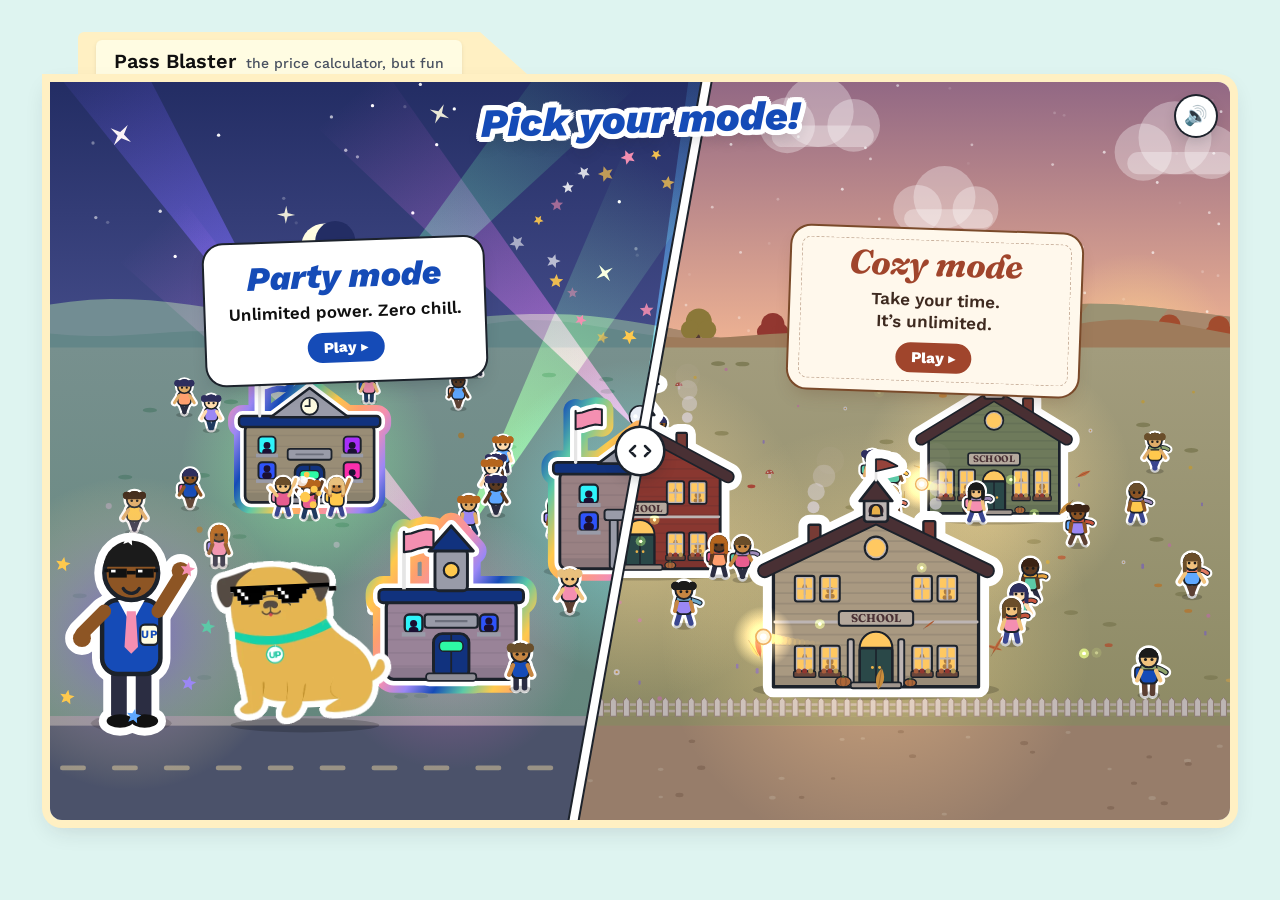
==== commit 99618d64: "Chooser: make the divider knob a real slider handle The knob looked draggable but did nothing, and o" ====
--- a/docs/index.html
+++ b/docs/index.html
@@ -543,8 +543,15 @@
   box-shadow:0 0 0 2.5px var(--pb-ink), 0 6px 14px rgba(28,34,43,.25);
   color:var(--pb-ink);
   transform:translate(-50%, -50%) rotate(calc(-1 * var(--pb-tilt, 0rad)));
-}
-.pb-choose.is-picked .pb-split-knob{ opacity:0; transition:opacity .2s; }
+  pointer-events:auto;
+  touch-action:none;
+  cursor:grab;
+  transition:transform .15s ease-out;
+}
+.pb-split-knob::before{ content:""; position:absolute; inset:-16px; border-radius:50%; }
+.pb-split-knob:hover, .pb-choose.is-dragging .pb-split-knob{ transform:translate(-50%, -50%) rotate(calc(-1 * var(--pb-tilt, 0rad))) scale(1.1); }
+.pb-choose.is-dragging, .pb-choose.is-dragging .pb-split-knob{ cursor:grabbing; }
+.pb-choose.is-picked .pb-split-knob{ opacity:0; transition:opacity .2s; pointer-events:none; }
 
 /* Cozy mode: a soft serif, paper cards with stitched edges, gingham on the tab, and nothing that
    pulses, throbs, shivers, or races. */
@@ -3798,13 +3805,60 @@
   focusQuiet(cv);
 }
 
+var knob = $('pb-split').querySelector('.pb-split-knob'), knobUpAt = -1e9;
+function onKnob(el) { return !!el && (el === knob || knob.contains(el)); }
 ['party', 'cozy'].forEach(function (m) {
   var b = $('pb-pick-' + m);
   b.addEventListener('pointerenter', function (e) { if (e.pointerType !== 'touch') lean(m); });
-  b.addEventListener('pointerleave', function (e) { if (e.pointerType !== 'touch') lean(null); });
+  // Moving onto the knob keeps the lean, or the divider would slide out from under the pointer.
+  b.addEventListener('pointerleave', function (e) { if (e.pointerType !== 'touch' && !onKnob(e.relatedTarget)) lean(null); });
   b.addEventListener('focus', function () { lean(m); });
   b.addEventListener('blur', function () { lean(null); });
-  b.addEventListener('click', function () { pickMode(m); });
+  // A tap on the knob swings the divider away, and the browser's click can then land on the side
+  // underneath it; that isn't a pick.
+  b.addEventListener('click', function () { if (performance.now() - knobUpAt > 500) pickMode(m); });
+});
+
+// The knob is a real handle, like a before/after slider's. Drag it to paint more of the town either
+// way; let go most of the way across (or flick it) to pick that side. A tap swings it to peek at the
+// other side, which is how you get the hover preview on a phone.
+var DRAG = null;
+function knobShare(e) { var r = $('pb-choose').getBoundingClientRect(); return (e.clientX - r.left) / r.width; }
+knob.addEventListener('pointerdown', function (e) {
+  if (CH.picked || S.phase !== 'choose') return;
+  e.preventDefault();
+  try { knob.setPointerCapture(e.pointerId); } catch (err) {}
+  DRAG = { id: e.pointerId, x0: e.clientX, off: CH.split - knobShare(e), moved: false, v: 0, t: performance.now() };
+  $('pb-choose').classList.add('is-dragging');
+});
+knob.addEventListener('pointermove', function (e) {
+  if (!DRAG || e.pointerId !== DRAG.id || CH.picked) return;
+  if (!DRAG.moved && Math.abs(e.clientX - DRAG.x0) < 6) return;
+  DRAG.moved = true;
+  var sp = clamp(knobShare(e) + DRAG.off, 0.04, 0.96), now = performance.now(), dt = (now - DRAG.t) / 1000;
+  if (dt > 0) DRAG.v = lerp(DRAG.v, (sp - CH.split) / dt, 0.5);
+  DRAG.t = now;
+  CH.split = CH.target = sp; CH.v = 0;
+  paintChooser();
+});
+function dropKnob(e, cancel) {
+  if (!DRAG || e.pointerId !== DRAG.id) return;
+  var D = DRAG;
+  DRAG = null;
+  knobUpAt = performance.now();
+  $('pb-choose').classList.remove('is-dragging');
+  if (cancel || CH.picked) return;
+  if (!D.moved) { lean(CH.target >= 0.5 ? 'cozy' : 'party'); return; }
+  var sp = CH.split, v = performance.now() - D.t > 90 ? 0 : D.v;
+  if (sp > 0.82 || (sp > 0.6 && v > 1.2)) { CH.v = v; pickMode('party'); }
+  else if (sp < 0.18 || (sp < 0.4 && v < -1.2)) { CH.v = v; pickMode('cozy'); }
+}
+knob.addEventListener('pointerup', function (e) { dropKnob(e, false); });
+knob.addEventListener('pointercancel', function (e) { dropKnob(e, true); });
+knob.addEventListener('pointerleave', function (e) {
+  var to = e.relatedTarget;
+  if (DRAG || e.pointerType === 'touch' || (to && to.closest && to.closest('.pb-pick'))) return;
+  lean(null);
 });
 
 var DPR = 1;
